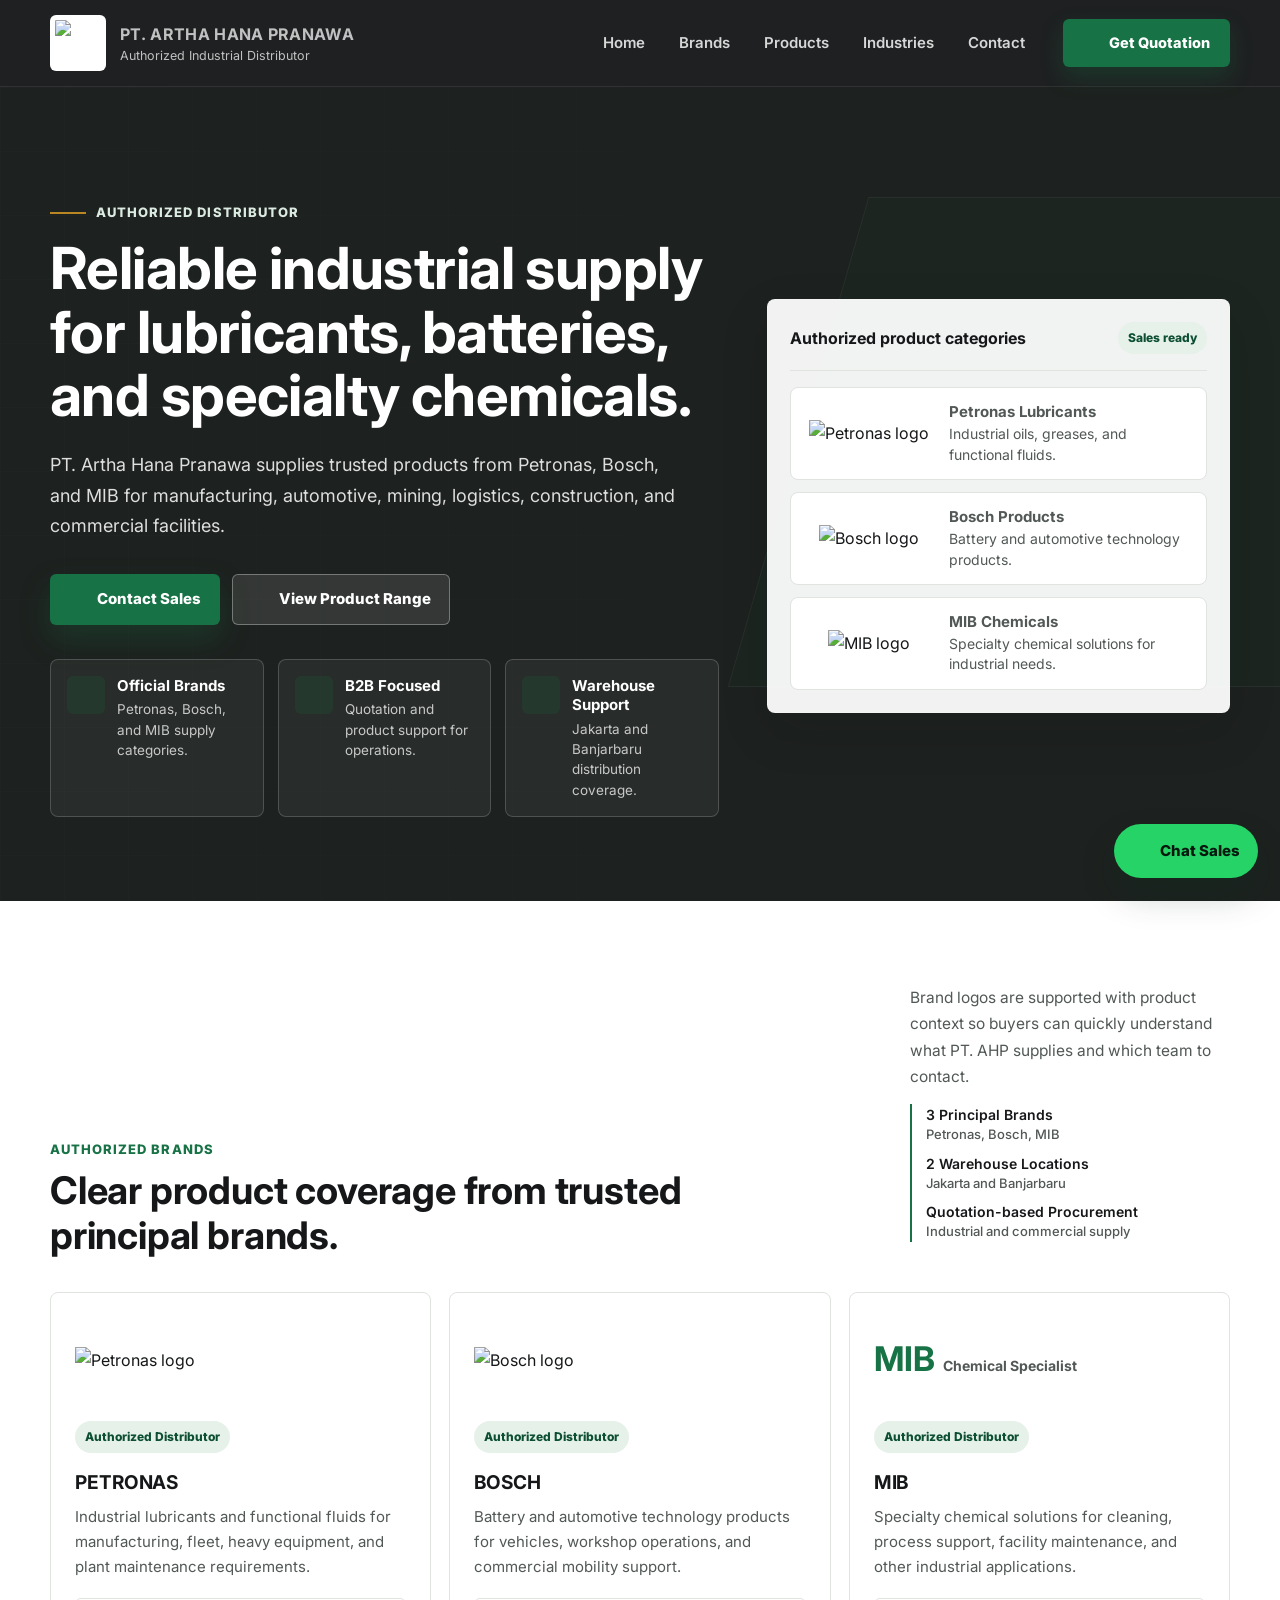
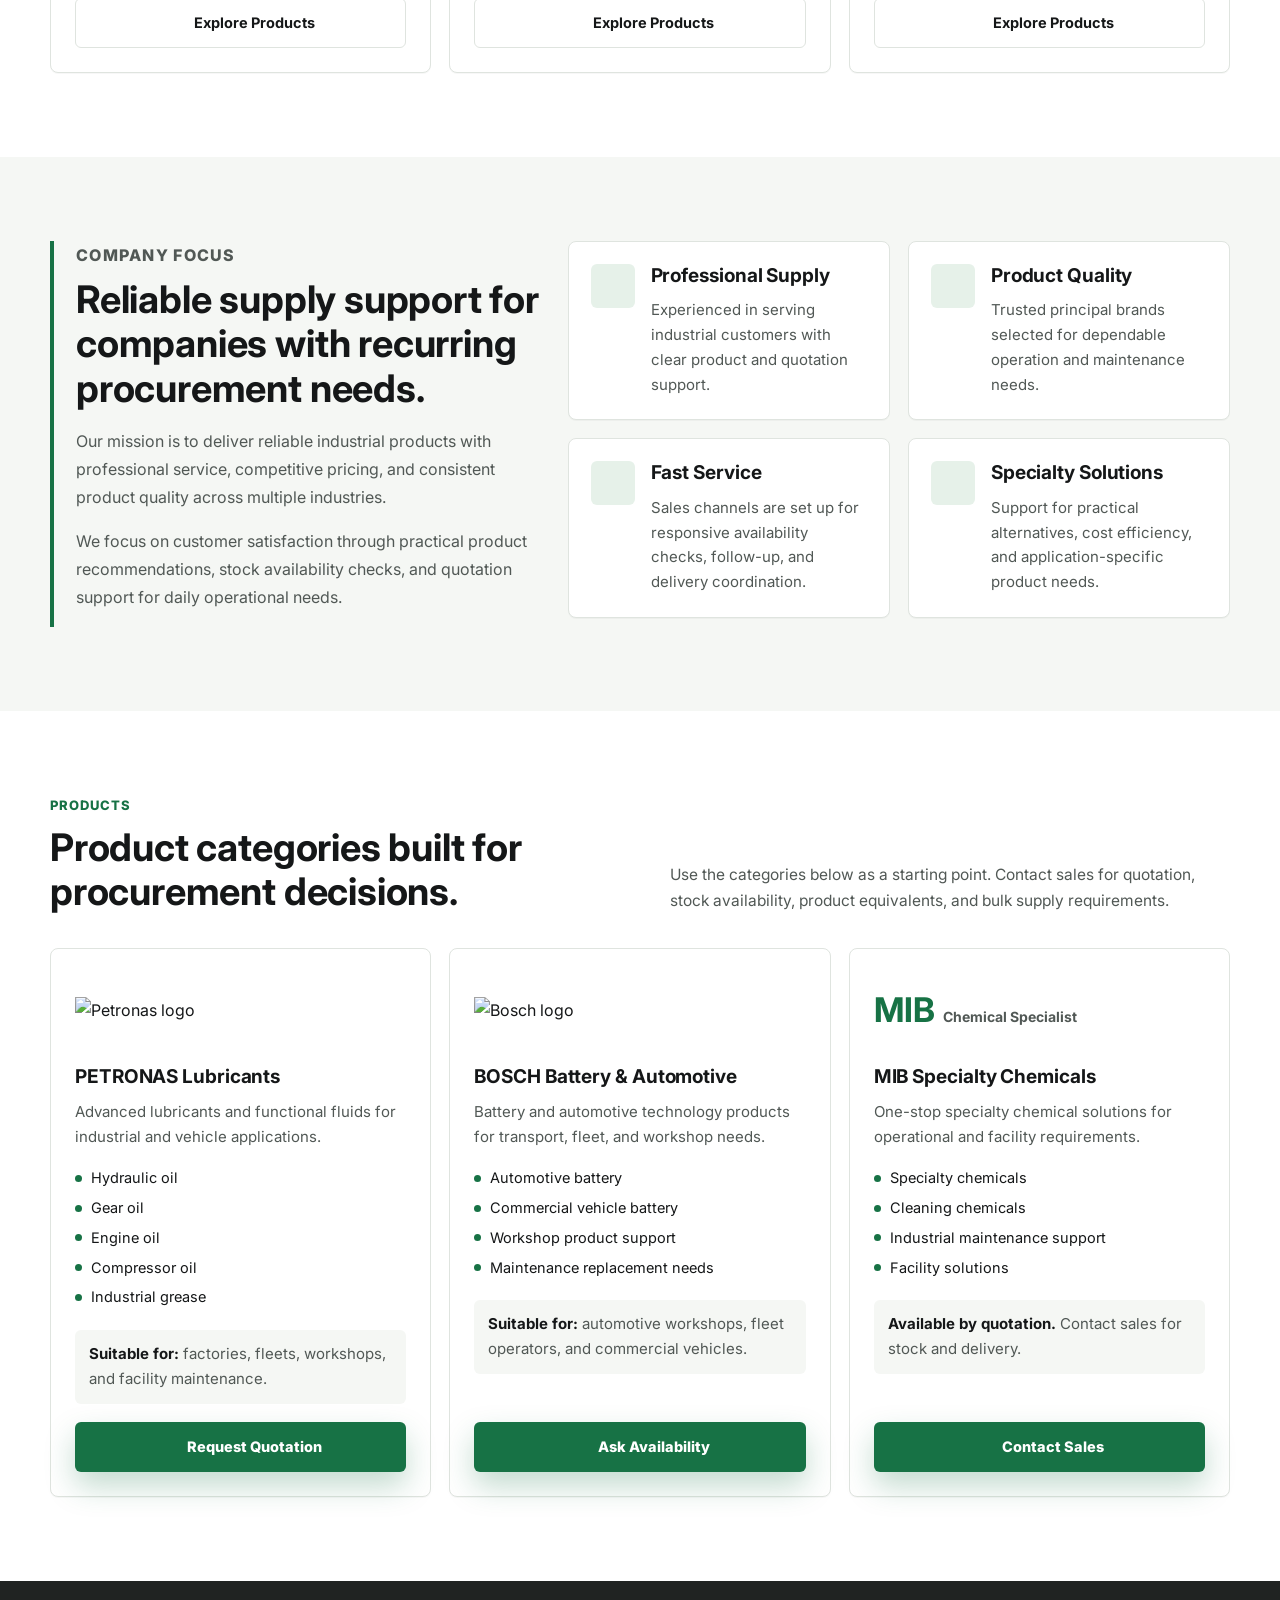
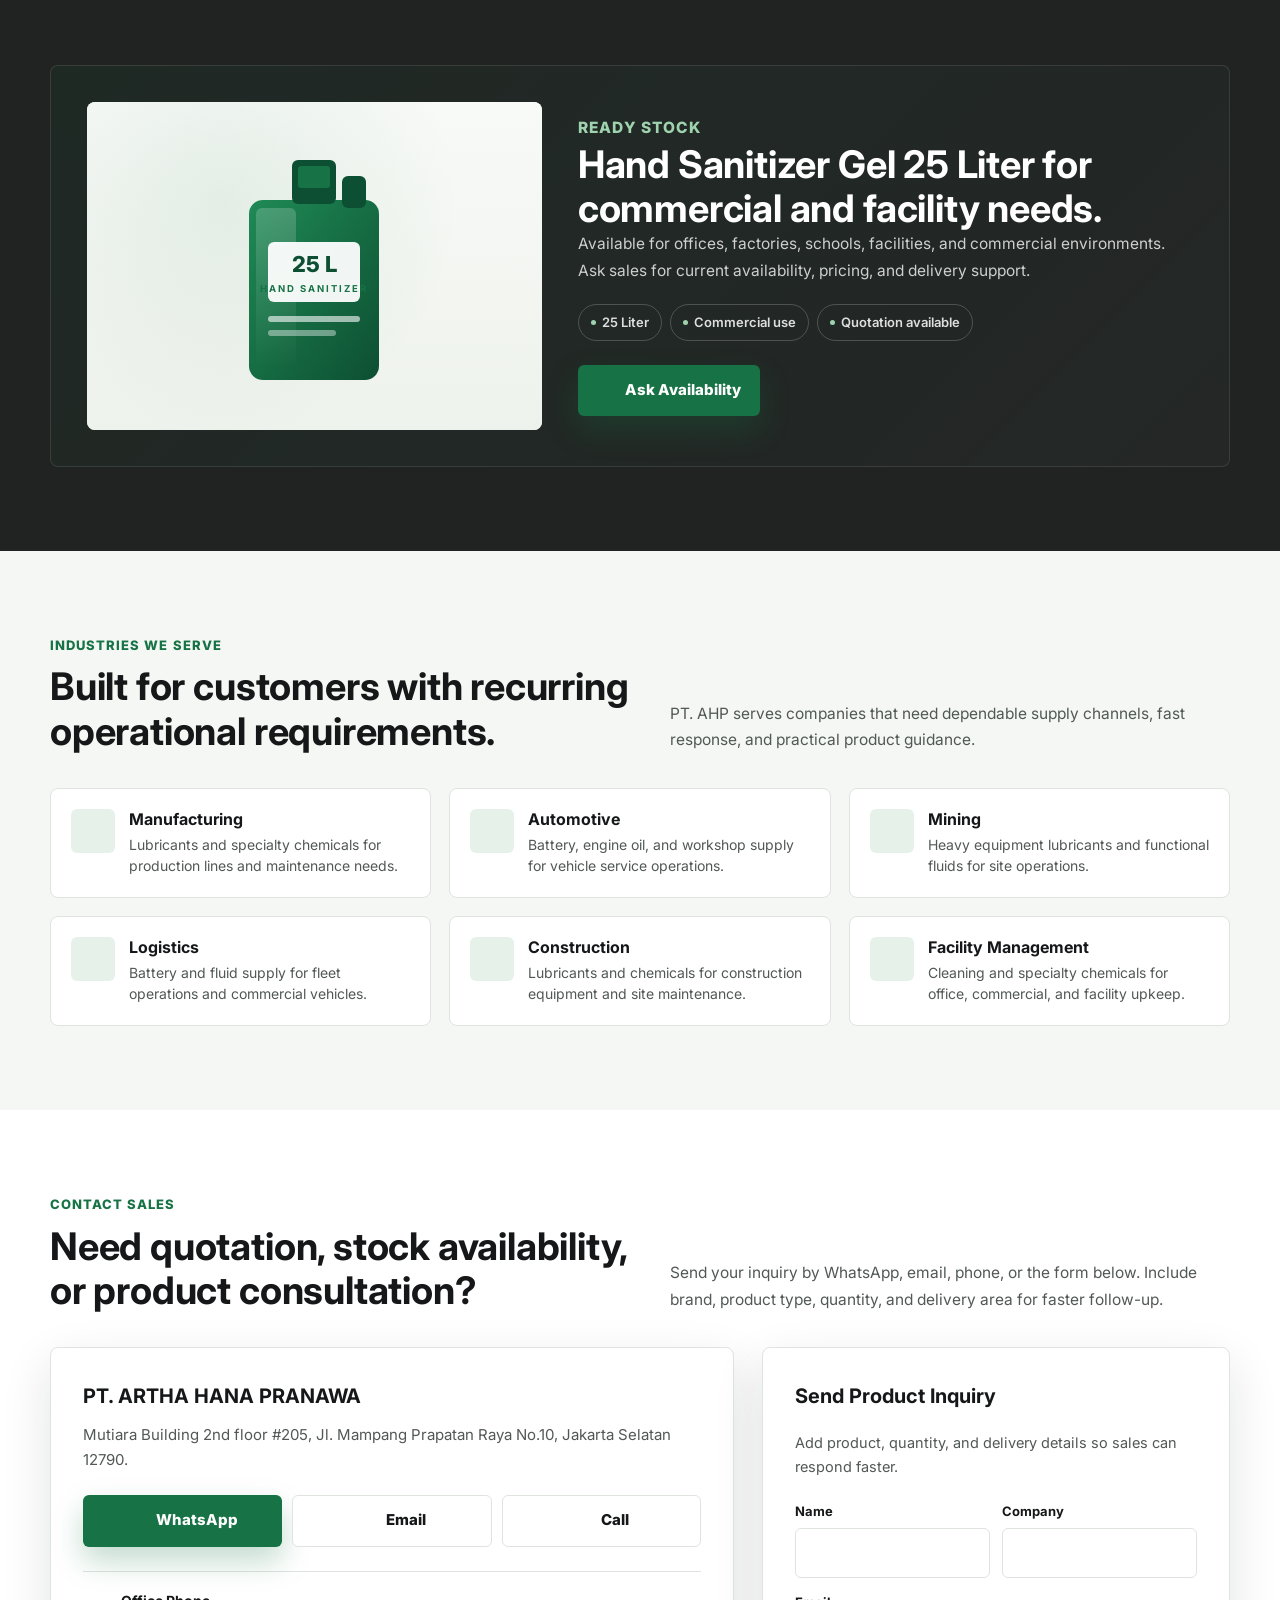
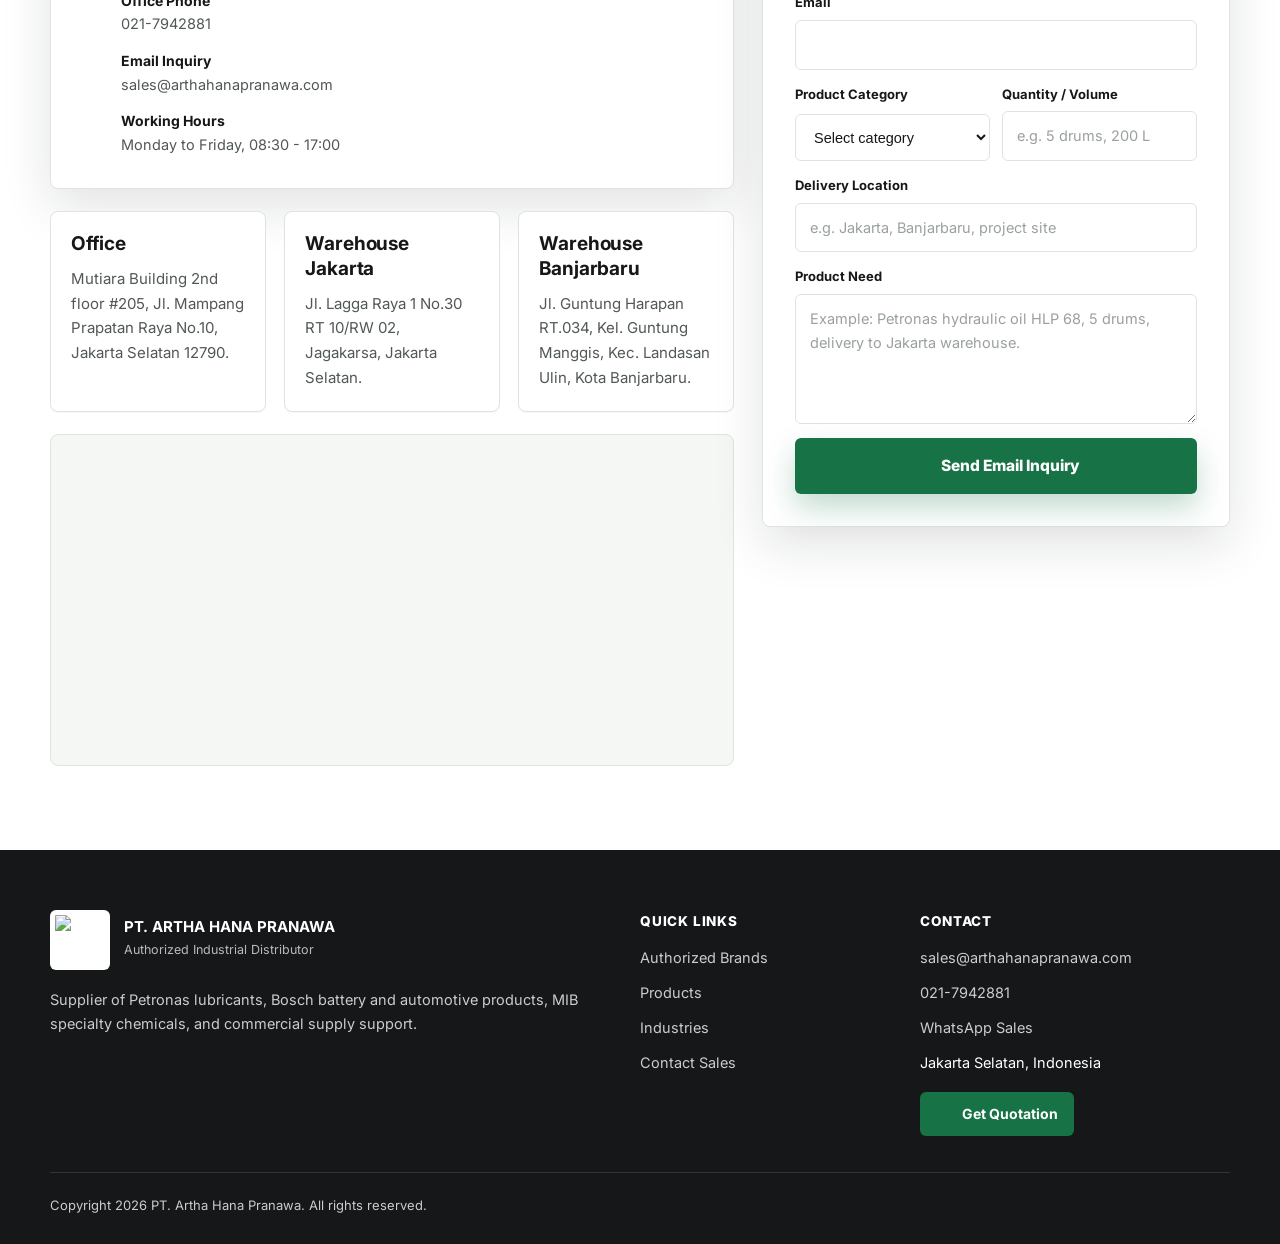
==== index.html @ b7b66046 "feat(hero): enhance hero section with icons and improve messaging - Add SVG support to promo image s" ====
<!doctype html>
<html lang="en">

<head>
    <meta charset="utf-8">
    <meta name="viewport" content="width=device-width, initial-scale=1">
    <title>PT. Artha Hana Pranawa | Authorized Distributor for Industrial Products</title>
    <meta name="description"
        content="PT. Artha Hana Pranawa supplies Petronas lubricants, Bosch battery and automotive products, MIB specialty chemicals, and industrial supply support for B2B customers.">
    <meta name="keywords"
        content="PT Artha Hana Pranawa, authorized distributor, Petronas lubricants, Bosch battery, MIB specialty chemicals, industrial distributor Jakarta, industrial supplier Indonesia">
    <meta property="og:title" content="PT. Artha Hana Pranawa | Authorized Industrial Distributor">
    <meta property="og:description"
        content="Authorized distributor for Petronas lubricants, Bosch battery and automotive products, and MIB specialty chemicals.">
    <meta property="og:type" content="website">
    <meta property="og:locale" content="en">
    <meta property="og:url" content="https://www.arthahanapranawa.com">
    <meta property="og:image" content="https://cdn1.site-media.eu/images/1200x630/7037660/AHP.png">
    <link rel="canonical" href="https://www.arthahanapranawa.com">
    <link rel="icon" type="image/png" href="https://cdn1.site-media.eu/images/32x32/7048819/AHP.png" sizes="32x32">
    <link rel="apple-touch-icon" sizes="152x152" href="https://cdn1.site-media.eu/images/152x152/7048819/AHP.png">
    <link rel="preconnect" href="https://cdn1.site-media.eu">
    <link rel="preconnect" href="https://fonts.googleapis.com">
    <link rel="preconnect" href="https://fonts.gstatic.com" crossorigin>
    <link href="https://fonts.googleapis.com/css2?family=Inter:wght@400;500;600;700;800&amp;display=swap"
        rel="stylesheet">
    <style>
        :root {
            --ink: #151718;
            --muted: #515855;
            --line: #dfe4df;
            --surface: #ffffff;
            --soft: #f5f7f4;
            --soft-green: #e6f1e9;
            --green: #177245;
            --green-dark: #0d4f32;
            --green-soft: #2a8b5c;
            --amber: #b98721;
            --charcoal: #202322;
            --radius: 8px;
            --shadow: 0 18px 50px rgba(20, 25, 23, 0.12);
            --container: 1180px;
        }

        * {
            box-sizing: border-box;
        }

        html {
            scroll-behavior: smooth;
        }

        body {
            margin: 0;
            color: var(--ink);
            background: var(--surface);
            font-family: Inter, Arial, Helvetica, sans-serif;
            font-size: 16px;
            line-height: 1.65;
            letter-spacing: 0;
            overflow-x: hidden;
        }

        img {
            display: block;
            max-width: 100%;
        }

        a {
            color: inherit;
            text-decoration: none;
        }

        button,
        input,
        textarea {
            font: inherit;
        }

        .container {
            width: calc(100% - 40px);
            max-width: var(--container);
            margin: 0 auto;
        }

        .site-header {
            position: sticky;
            top: 0;
            z-index: 20;
            background: rgba(21, 23, 24, 0.96);
            color: #ffffff;
            border-bottom: 1px solid rgba(255, 255, 255, 0.08);
            backdrop-filter: blur(14px);
        }

        .nav {
            min-height: 86px;
            display: flex;
            align-items: center;
            justify-content: space-between;
            gap: 24px;
        }

        .brand {
            display: flex;
            align-items: center;
            gap: 14px;
            min-width: 264px;
        }

        .brand img {
            width: 56px;
            height: 56px;
            object-fit: contain;
            background: #ffffff;
            border-radius: 6px;
            padding: 5px;
        }

        .brand strong {
            display: block;
            font-size: 16px;
            line-height: 1.2;
            letter-spacing: 0.02em;
        }

        .brand span {
            display: block;
            margin-top: 4px;
            color: rgba(255, 255, 255, 0.72);
            font-size: 12.5px;
            line-height: 1.3;
        }

        .nav-links {
            display: flex;
            align-items: center;
            justify-content: flex-end;
            gap: 6px;
            margin-left: auto;
        }

        .nav-links a {
            border-radius: 6px;
            color: rgba(255, 255, 255, 0.82);
            font-size: 15px;
            font-weight: 600;
            padding: 11px 14px;
            transition: background 160ms ease, color 160ms ease;
        }

        .nav-links a:hover,
        .nav-links a:focus-visible {
            background: rgba(255, 255, 255, 0.08);
            color: #ffffff;
        }

        .nav-cta {
            display: inline-flex;
            align-items: center;
            justify-content: center;
            gap: 8px;
            min-height: 48px;
            border-radius: 6px;
            background: var(--green);
            color: #ffffff;
            font-size: 14.5px;
            font-weight: 800;
            padding: 12px 20px;
            white-space: nowrap;
            box-shadow: 0 10px 22px rgba(23, 114, 69, 0.28);
            transition: background 160ms ease, transform 160ms ease;
        }

        .nav-cta:hover,
        .nav-cta:focus-visible {
            background: var(--green-dark);
            transform: translateY(-1px);
        }

        .icon {
            width: 18px;
            height: 18px;
            flex: 0 0 auto;
            stroke-width: 2;
        }

        .hero {
            position: relative;
            overflow: hidden;
            background: #1d211f;
            color: #ffffff;
            min-height: calc(100vh - 86px);
            display: flex;
            align-items: center;
            padding: 80px 0 56px;
        }

        .hero::before {
            content: "";
            position: absolute;
            inset: 0;
            background:
                linear-gradient(rgba(255, 255, 255, 0.045) 1px, transparent 1px),
                linear-gradient(90deg, rgba(255, 255, 255, 0.045) 1px, transparent 1px);
            background-size: 64px 64px;
            mask-image: linear-gradient(90deg, rgba(0, 0, 0, 0.6), transparent 78%);
            opacity: 0.38;
        }

        .hero::after {
            content: "";
            position: absolute;
            top: 110px;
            right: -200px;
            width: min(680px, 56vw);
            height: 60%;
            border: 1px solid rgba(255, 255, 255, 0.06);
            background: rgba(23, 114, 69, 0.06);
            transform: skewX(-16deg);
            opacity: 0.85;
        }

        .hero .container {
            position: relative;
            z-index: 1;
        }

        .hero-grid {
            display: grid;
            grid-template-columns: minmax(0, 1.04fr) minmax(360px, 0.72fr);
            gap: 48px;
            align-items: center;
        }

        .eyebrow {
            display: inline-flex;
            align-items: center;
            gap: 10px;
            color: #dcebe1;
            font-size: 13px;
            font-weight: 800;
            letter-spacing: 0.08em;
            text-transform: uppercase;
        }

        .eyebrow::before {
            content: "";
            width: 36px;
            height: 2px;
            background: var(--amber);
        }

        h1,
        h2,
        h3,
        p {
            margin-top: 0;
        }

        h1 {
            max-width: 880px;
            margin-bottom: 22px;
            font-size: clamp(36px, 4.6vw, 58px);
            line-height: 1.1;
            font-weight: 700;
            letter-spacing: -0.01em;
        }

        .hero-lead {
            max-width: 640px;
            margin-bottom: 32px;
            color: rgba(255, 255, 255, 0.85);
            font-size: clamp(16px, 1.5vw, 18px);
            line-height: 1.7;
        }

        .actions {
            display: flex;
            flex-wrap: wrap;
            gap: 12px;
            margin-bottom: 34px;
        }

        .button {
            display: inline-flex;
            align-items: center;
            justify-content: center;
            gap: 10px;
            max-width: 100%;
            min-height: 48px;
            border: 1px solid transparent;
            border-radius: 6px;
            cursor: pointer;
            font-size: 15px;
            font-weight: 800;
            padding: 12px 18px;
            text-align: center;
            transition: transform 160ms ease, box-shadow 160ms ease, background 160ms ease, border 160ms ease;
        }

        .button:hover,
        .button:focus-visible {
            transform: translateY(-1px);
        }

        .button-primary {
            background: var(--green);
            color: #ffffff;
            box-shadow: 0 14px 30px rgba(23, 114, 69, 0.26);
        }

        .button-primary:hover,
        .button-primary:focus-visible {
            background: var(--green-dark);
        }

        .button-secondary {
            background: rgba(255, 255, 255, 0.1);
            border-color: rgba(255, 255, 255, 0.32);
            color: #ffffff;
        }

        .button-secondary:hover,
        .button-secondary:focus-visible {
            background: rgba(255, 255, 255, 0.16);
        }

        .button-light {
            background: #ffffff;
            border-color: var(--line);
            color: var(--ink);
        }

        .button-light:hover,
        .button-light:focus-visible {
            border-color: var(--green);
            box-shadow: 0 10px 24px rgba(20, 25, 23, 0.1);
        }

        .hero-proof {
            display: grid;
            grid-template-columns: repeat(3, minmax(0, 1fr));
            gap: 14px;
            max-width: 740px;
        }

        .proof-item {
            display: grid;
            grid-template-columns: 38px minmax(0, 1fr);
            gap: 12px;
            align-items: start;
            border: 1px solid rgba(255, 255, 255, 0.18);
            border-radius: var(--radius);
            background: rgba(255, 255, 255, 0.05);
            padding: 16px;
        }

        .proof-icon {
            width: 38px;
            height: 38px;
            display: grid;
            place-items: center;
            border-radius: 6px;
            background: rgba(23, 114, 69, 0.18);
            color: #9ed3ae;
        }

        .proof-icon .icon {
            width: 20px;
            height: 20px;
        }

        .proof-item strong {
            display: block;
            margin-bottom: 4px;
            color: #ffffff;
            font-size: 15px;
            line-height: 1.3;
            font-weight: 700;
        }

        .proof-item span {
            display: block;
            color: rgba(255, 255, 255, 0.74);
            font-size: 13.5px;
            line-height: 1.5;
        }

        .hero-panel {
            border: 1px solid rgba(255, 255, 255, 0.16);
            border-radius: var(--radius);
            background: rgba(255, 255, 255, 0.94);
            color: var(--ink);
            box-shadow: var(--shadow);
            padding: 22px;
        }

        .hero-panel-title {
            display: flex;
            align-items: center;
            justify-content: space-between;
            gap: 16px;
            padding-bottom: 16px;
            border-bottom: 1px solid var(--line);
        }

        .hero-panel-title strong {
            font-size: 16px;
            line-height: 1.3;
        }

        .status {
            border-radius: 999px;
            background: var(--soft-green);
            color: var(--green-dark);
            font-size: 12px;
            font-weight: 800;
            padding: 6px 10px;
            white-space: nowrap;
        }

        .brand-stack {
            display: grid;
            gap: 12px;
            padding-top: 16px;
        }

        .brand-row {
            display: grid;
            grid-template-columns: 128px minmax(0, 1fr);
            gap: 16px;
            align-items: center;
            border: 1px solid var(--line);
            border-radius: var(--radius);
            background: #ffffff;
            padding: 14px;
        }

        .brand-logo {
            min-height: 58px;
            display: flex;
            align-items: center;
            justify-content: center;
        }

        .brand-logo img {
            max-height: 46px;
            width: auto;
            object-fit: contain;
        }

        .brand-row p {
            margin-bottom: 0;
            color: var(--muted);
            font-size: 14px;
            line-height: 1.45;
        }

        .brand-row strong {
            display: block;
            margin-bottom: 2px;
            font-size: 15px;
            line-height: 1.35;
        }

        section {
            padding: 84px 0;
        }

        .section-soft {
            background: var(--soft);
        }

        .section-dark {
            background: var(--charcoal);
            color: #ffffff;
        }

        .section-head {
            display: flex;
            align-items: flex-end;
            justify-content: space-between;
            gap: 28px;
            margin-bottom: 34px;
        }

        .section-kicker {
            margin-bottom: 8px;
            color: var(--green);
            font-size: 13px;
            font-weight: 800;
            letter-spacing: 0.08em;
            text-transform: uppercase;
        }

        .section-dark .section-kicker {
            color: #9ed3ae;
        }

        h2 {
            max-width: 720px;
            margin-bottom: 0;
            font-size: clamp(26px, 3vw, 38px);
            line-height: 1.18;
            font-weight: 700;
            letter-spacing: -0.005em;
        }

        .section-copy {
            max-width: 560px;
            margin-bottom: 0;
            color: var(--muted);
            font-size: 15.5px;
            line-height: 1.7;
        }

        .section-dark .section-copy {
            color: rgba(255, 255, 255, 0.78);
        }

        .section-side {
            max-width: 320px;
        }

        .section-stats {
            display: grid;
            gap: 8px;
            margin-top: 14px;
            padding-left: 14px;
            border-left: 2px solid var(--green);
        }

        .section-stats li {
            list-style: none;
            color: var(--ink);
            font-size: 14px;
            font-weight: 600;
            line-height: 1.5;
        }

        .section-stats li span {
            display: block;
            color: var(--muted);
            font-size: 13px;
            font-weight: 500;
        }

        .brand-cards,
        .product-grid,
        .benefit-grid,
        .industry-grid,
        .location-grid {
            display: grid;
            gap: 18px;
        }

        .brand-cards {
            grid-template-columns: repeat(3, minmax(0, 1fr));
        }

        .card {
            border: 1px solid var(--line);
            border-radius: var(--radius);
            background: #ffffff;
            padding: 24px;
            box-shadow: 0 1px 0 rgba(20, 25, 23, 0.03);
        }

        .brand-card {
            min-height: 100%;
            display: flex;
            flex-direction: column;
            gap: 18px;
        }

        .brand-card-logo {
            min-height: 86px;
            display: flex;
            align-items: center;
        }

        .brand-card-logo img {
            max-height: 58px;
            width: auto;
        }

        .mib-mark {
            display: inline-flex;
            align-items: baseline;
            gap: 8px;
            color: var(--green);
            font-weight: 800;
        }

        .mib-mark strong {
            font-size: 34px;
            line-height: 1;
        }

        .mib-mark span {
            color: var(--muted);
            font-size: 14px;
            font-weight: 700;
        }

        .tag {
            display: inline-flex;
            width: fit-content;
            border-radius: 999px;
            background: var(--soft-green);
            color: var(--green-dark);
            font-size: 12px;
            font-weight: 800;
            padding: 6px 10px;
        }

        .brand-card h3,
        .product-card h3,
        .benefit-card h3,
        .location-card h3,
        .promo-content h3 {
            margin: 0 0 10px;
            font-size: 19px;
            line-height: 1.3;
            font-weight: 700;
            letter-spacing: -0.005em;
        }

        .brand-card p,
        .product-card p,
        .benefit-card p,
        .location-card p,
        .promo-content p {
            margin-bottom: 0;
            color: var(--muted);
            font-size: 15px;
            line-height: 1.65;
        }

        .brand-card .button,
        .product-card .button {
            margin-top: auto;
            width: 100%;
            min-height: 50px;
            font-size: 14.5px;
        }

        .product-card .button-primary {
            background: var(--green);
        }

        .brand-card .button-light,
        .product-card .button-light {
            background: #ffffff;
            border: 1px solid var(--line);
            color: var(--ink);
            font-weight: 700;
        }

        .brand-card .button-light:hover,
        .brand-card .button-light:focus-visible,
        .product-card .button-light:hover,
        .product-card .button-light:focus-visible {
            background: var(--soft-green);
            border-color: var(--green);
            color: var(--green-dark);
        }

        .about-grid {
            display: grid;
            grid-template-columns: minmax(0, 0.85fr) minmax(0, 1.15fr);
            gap: 28px;
            align-items: start;
        }

        .about-statement {
            border-left: 4px solid var(--green);
            padding-left: 22px;
        }

        .about-statement h2 {
            margin-bottom: 16px;
        }

        .about-statement p {
            color: var(--muted);
            font-size: 16px;
            line-height: 1.75;
        }

        .benefit-grid {
            grid-template-columns: repeat(2, minmax(0, 1fr));
        }

        .benefit-card {
            display: grid;
            grid-template-columns: 44px minmax(0, 1fr);
            gap: 16px;
            align-items: start;
            padding: 22px;
        }

        .benefit-icon {
            width: 44px;
            height: 44px;
            display: grid;
            place-items: center;
            border-radius: 6px;
            background: var(--soft-green);
            color: var(--green-dark);
        }

        .product-grid {
            grid-template-columns: repeat(3, minmax(0, 1fr));
        }

        .product-card {
            display: flex;
            min-height: 100%;
            flex-direction: column;
            gap: 18px;
        }

        .product-card-logo {
            min-height: 74px;
            display: flex;
            align-items: center;
        }

        .product-card-logo img {
            max-height: 52px;
            width: auto;
        }

        .product-list {
            display: grid;
            gap: 8px;
            margin: 0;
            padding: 0;
            list-style: none;
        }

        .product-list li {
            display: flex;
            align-items: center;
            gap: 9px;
            color: var(--ink);
            font-size: 14.5px;
            line-height: 1.5;
        }

        .product-list li::before {
            content: "";
            width: 7px;
            height: 7px;
            flex: 0 0 auto;
            border-radius: 999px;
            background: var(--green);
        }

        .product-meta {
            margin: 4px 0 0;
            padding: 12px 14px;
            border-radius: 6px;
            background: var(--soft);
            color: var(--muted);
            font-size: 13.5px;
            line-height: 1.55;
        }

        .product-meta strong {
            color: var(--ink);
            font-weight: 700;
        }

        .promo {
            display: grid;
            grid-template-columns: minmax(0, 0.85fr) minmax(0, 1.15fr);
            gap: 36px;
            align-items: center;
            border: 1px solid rgba(255, 255, 255, 0.1);
            border-radius: var(--radius);
            background: linear-gradient(135deg, rgba(23, 114, 69, 0.08), rgba(255, 255, 255, 0.02));
            padding: 36px;
        }

        .promo-image {
            position: relative;
            overflow: hidden;
            border-radius: var(--radius);
            background: #f5f7f4;
            display: grid;
            place-items: center;
            min-height: 260px;
            padding: 24px;
        }

        .promo-image::before {
            content: "";
            position: absolute;
            inset: 0;
            background:
                radial-gradient(circle at 30% 30%, rgba(23, 114, 69, 0.08), transparent 60%),
                linear-gradient(180deg, #f8faf7, #eef2ec);
        }

        .promo-image img,
        .promo-image svg {
            position: relative;
            width: auto;
            max-width: 80%;
            max-height: 280px;
            aspect-ratio: auto;
            object-fit: contain;
        }

        .promo-image img {
            mix-blend-mode: multiply;
        }

        .promo-content p {
            color: rgba(255, 255, 255, 0.78);
            font-size: 15.5px;
            line-height: 1.7;
        }

        .promo-meta {
            display: flex;
            flex-wrap: wrap;
            gap: 8px;
            margin: 20px 0 24px;
        }

        .promo-meta span {
            display: inline-flex;
            align-items: center;
            gap: 6px;
            border: 1px solid rgba(255, 255, 255, 0.2);
            border-radius: 999px;
            color: rgba(255, 255, 255, 0.85);
            font-size: 13px;
            font-weight: 600;
            padding: 7px 12px;
        }

        .promo-meta span::before {
            content: "";
            width: 5px;
            height: 5px;
            border-radius: 999px;
            background: #9ed3ae;
        }

        .industry-grid {
            grid-template-columns: repeat(3, minmax(0, 1fr));
        }

        .industry-item {
            display: grid;
            grid-template-columns: 44px minmax(0, 1fr);
            gap: 14px;
            align-items: start;
            border: 1px solid var(--line);
            border-radius: var(--radius);
            background: #ffffff;
            color: var(--ink);
            padding: 20px;
            text-align: left;
        }

        .industry-icon {
            width: 44px;
            height: 44px;
            display: grid;
            place-items: center;
            border-radius: 6px;
            background: var(--soft-green);
            color: var(--green-dark);
        }

        .industry-icon .icon {
            width: 20px;
            height: 20px;
        }

        .industry-item strong {
            display: block;
            margin-bottom: 4px;
            font-size: 16px;
            font-weight: 700;
            line-height: 1.3;
        }

        .industry-item p {
            margin: 0;
            color: var(--muted);
            font-size: 14px;
            line-height: 1.55;
        }

        .contact-layout {
            display: grid;
            grid-template-columns: minmax(0, 0.95fr) minmax(340px, 0.65fr);
            gap: 28px;
            align-items: start;
        }

        .contact-card {
            border: 1px solid var(--line);
            border-radius: var(--radius);
            background: #ffffff;
            box-shadow: var(--shadow);
            padding: 32px;
        }

        .contact-card+.location-grid,
        .location-grid+.map-frame,
        .contact-card+.map-frame {
            margin-top: 22px;
        }

        .contact-card h3 {
            margin: 0 0 10px;
            font-size: 20px;
            font-weight: 700;
        }

        .contact-card>p {
            color: var(--muted);
            font-size: 15px;
            line-height: 1.65;
        }

        .contact-actions {
            display: grid;
            grid-template-columns: repeat(3, minmax(0, 1fr));
            gap: 10px;
            margin: 22px 0 24px;
        }

        .contact-actions .button {
            width: 100%;
            min-height: 52px;
            padding-inline: 12px;
        }

        .contact-list {
            display: grid;
            gap: 14px;
            margin: 0;
            padding: 18px 0 0;
            border-top: 1px solid var(--line);
            list-style: none;
        }

        .contact-list li {
            display: grid;
            grid-template-columns: 26px minmax(0, 1fr);
            gap: 12px;
            color: var(--muted);
            font-size: 14.5px;
            line-height: 1.55;
        }

        .contact-list svg {
            margin-top: 3px;
            color: var(--green);
        }

        .contact-list strong {
            display: block;
            margin-bottom: 2px;
            color: var(--ink);
            font-size: 14px;
            font-weight: 700;
        }

        .inquiry-form {
            display: grid;
            gap: 14px;
        }

        .inquiry-form h3 {
            margin: 0 0 4px;
            font-size: 20px;
            font-weight: 700;
        }

        .inquiry-form>p {
            margin: 0 0 8px;
            color: var(--muted);
            font-size: 14.5px;
        }

        .field-row {
            display: grid;
            grid-template-columns: 1fr 1fr;
            gap: 12px;
        }

        .field {
            display: grid;
            gap: 6px;
        }

        .field label {
            color: var(--ink);
            font-size: 13px;
            font-weight: 700;
        }

        .field input,
        .field select,
        .field textarea {
            width: 100%;
            border: 1px solid var(--line);
            border-radius: 6px;
            background: #ffffff;
            color: var(--ink);
            font-size: 14.5px;
            padding: 12px 14px;
            outline: none;
            transition: border 160ms ease, box-shadow 160ms ease;
        }

        .field input::placeholder,
        .field textarea::placeholder {
            color: #9aa19d;
        }

        .field input:focus,
        .field select:focus,
        .field textarea:focus {
            border-color: var(--green);
            box-shadow: 0 0 0 3px rgba(23, 114, 69, 0.12);
        }

        .field textarea {
            min-height: 130px;
            resize: vertical;
        }

        .inquiry-form .button-primary {
            min-height: 56px;
            font-size: 15.5px;
        }

        .location-grid {
            grid-template-columns: repeat(3, minmax(0, 1fr));
            margin-top: 22px;
        }

        .location-card {
            padding: 20px;
        }

        .map-frame {
            overflow: hidden;
            border: 1px solid var(--line);
            border-radius: var(--radius);
            background: var(--soft);
            margin-top: 22px;
        }

        .map-frame iframe {
            display: block;
            width: 100%;
            min-height: 330px;
            border: 0;
        }

        .site-footer {
            background: var(--ink);
            color: #ffffff;
            padding: 60px 0 28px;
        }

        .footer-grid {
            display: grid;
            grid-template-columns: minmax(0, 1.4fr) minmax(170px, 0.6fr) minmax(260px, 0.8fr);
            gap: 48px;
            padding-bottom: 36px;
            border-bottom: 1px solid rgba(255, 255, 255, 0.12);
        }

        .footer-brand {
            display: flex;
            align-items: center;
            gap: 14px;
            margin-bottom: 18px;
        }

        .footer-brand img {
            width: 60px;
            height: 60px;
            object-fit: contain;
            background: #ffffff;
            border-radius: 6px;
            padding: 5px;
        }

        .footer-brand strong {
            display: block;
            font-size: 15px;
            line-height: 1.2;
        }

        .footer-brand>span {
            display: block;
        }

        .footer-brand>span>span {
            display: block;
            margin-top: 4px;
            font-size: 12.5px;
            color: rgba(255, 255, 255, 0.7);
        }

        .footer-grid p {
            color: rgba(255, 255, 255, 0.78);
            font-size: 14.5px;
            line-height: 1.7;
        }

        .footer-list a,
        .copyright {
            color: rgba(255, 255, 255, 0.78);
        }

        .footer-heading {
            margin: 0 0 14px;
            color: #ffffff;
            font-size: 13.5px;
            font-weight: 800;
            letter-spacing: 0.06em;
            text-transform: uppercase;
        }

        .footer-list {
            display: grid;
            gap: 11px;
            margin: 0;
            padding: 0;
            list-style: none;
            font-size: 14.5px;
        }

        .footer-list a:hover,
        .footer-list a:focus-visible {
            color: #ffffff;
        }

        .footer-cta {
            display: inline-flex;
            align-items: center;
            gap: 8px;
            margin-top: 18px;
            border-radius: 6px;
            background: var(--green);
            color: #ffffff;
            font-size: 14px;
            font-weight: 700;
            padding: 10px 16px;
            transition: background 160ms ease;
        }

        .footer-cta:hover,
        .footer-cta:focus-visible {
            background: var(--green-dark);
            color: #ffffff;
        }

        .copyright {
            margin: 22px 0 0;
            font-size: 13px;
        }

        .floating-whatsapp {
            position: fixed;
            right: 22px;
            bottom: 22px;
            z-index: 30;
            display: inline-flex;
            align-items: center;
            gap: 10px;
            min-height: 54px;
            border-radius: 999px;
            background: #25d366;
            color: #07190f;
            box-shadow: 0 18px 34px rgba(6, 48, 27, 0.22);
            font-size: 15px;
            font-weight: 800;
            padding: 13px 18px;
        }

        .floating-whatsapp:hover,
        .floating-whatsapp:focus-visible {
            background: #20bd5a;
        }

        @media (max-width: 1020px) {
            .nav {
                flex-wrap: wrap;
                padding: 12px 0;
            }

            .brand {
                min-width: 0;
            }

            .nav-links {
                order: 3;
                width: 100%;
                justify-content: flex-start;
                overflow-x: auto;
                padding-bottom: 4px;
            }

            .hero {
                min-height: auto;
            }

            .hero-grid,
            .about-grid,
            .contact-layout,
            .promo,
            .footer-grid {
                grid-template-columns: 1fr;
            }

            .hero-panel {
                max-width: 680px;
            }

            .brand-cards,
            .product-grid,
            .industry-grid,
            .location-grid {
                grid-template-columns: repeat(2, minmax(0, 1fr));
            }

            .section-head {
                flex-wrap: wrap;
            }

            .section-side {
                max-width: none;
            }
        }

        @media (max-width: 720px) {
            .container {
                width: calc(100% - 28px);
                max-width: var(--container);
            }

            .site-header {
                position: relative;
            }

            .nav {
                min-height: 0;
            }

            .brand img {
                width: 44px;
                height: 44px;
            }

            .brand strong {
                font-size: 14px;
            }

            .nav-cta {
                width: 100%;
            }

            .nav-links {
                display: grid;
                grid-template-columns: repeat(2, minmax(0, 1fr));
                gap: 4px;
                overflow-x: visible;
            }

            .nav-links a {
                padding: 9px 10px;
                text-align: center;
            }

            .hero {
                padding: 50px 0 34px;
            }

            .hero::after {
                display: none;
            }

            .hero-grid {
                gap: 28px;
            }

            .actions {
                display: grid;
                grid-template-columns: 1fr;
            }

            .actions .button {
                width: 100%;
            }

            h1 {
                font-size: clamp(30px, 9vw, 38px);
            }

            .hero-proof,
            .brand-cards,
            .benefit-grid,
            .product-grid,
            .industry-grid,
            .contact-actions,
            .location-grid,
            .field-row {
                grid-template-columns: 1fr;
            }

            .brand-row {
                grid-template-columns: 104px minmax(0, 1fr);
            }

            section {
                padding: 58px 0;
            }

            .section-head {
                display: block;
            }

            .section-copy {
                margin-top: 14px;
            }

            .card,
            .contact-card,
            .promo {
                padding: 20px;
            }

            .floating-whatsapp {
                right: 14px;
                bottom: 14px;
                min-height: 50px;
                padding: 12px 14px;
            }
        }
    </style>
</head>

<body>
    <header class="site-header">
        <div class="container nav" aria-label="Primary navigation">
            <a class="brand" href="#home" aria-label="PT. Artha Hana Pranawa home">
                <img src="https://cdn1.site-media.eu/images/135/7037660/AHP.png" alt="PT. Artha Hana Pranawa logo">
                <span>
                    <strong>PT. ARTHA HANA PRANAWA</strong>
                    <span>Authorized Industrial Distributor</span>
                </span>
            </a>
            <nav class="nav-links" aria-label="Site">
                <a href="#home">Home</a>
                <a href="#brands">Brands</a>
                <a href="#products">Products</a>
                <a href="#industries">Industries</a>
                <a href="#contact">Contact</a>
            </nav>
            <a class="nav-cta" href="https://api.whatsapp.com/send?phone=6282113176324" target="_blank" rel="noopener">
                <i data-lucide="message-circle" class="icon" aria-hidden="true"></i>
                Get Quotation
            </a>
        </div>
    </header>

    <main id="home">
        <section class="hero" aria-labelledby="hero-title">
            <div class="container hero-grid">
                <div>
                    <p class="eyebrow">Authorized Distributor</p>
                    <h1 id="hero-title">Reliable industrial supply for lubricants, batteries, and specialty
                        chemicals.</h1>
                    <p class="hero-lead">
                        PT. Artha Hana Pranawa supplies trusted products from Petronas, Bosch, and MIB for
                        manufacturing, automotive, mining, logistics, construction, and commercial facilities.
                    </p>
                    <div class="actions">
                        <a class="button button-primary" href="https://api.whatsapp.com/send?phone=6282113176324"
                            target="_blank" rel="noopener">
                            <i data-lucide="message-circle" class="icon" aria-hidden="true"></i>
                            Contact Sales
                        </a>
                        <a class="button button-secondary" href="#products">
                            <i data-lucide="package-search" class="icon" aria-hidden="true"></i>
                            View Product Range
                        </a>
                    </div>
                    <div class="hero-proof" aria-label="Company strengths">
                        <div class="proof-item">
                            <span class="proof-icon">
                                <i data-lucide="badge-check" class="icon" aria-hidden="true"></i>
                            </span>
                            <span>
                                <strong>Official Brands</strong>
                                <span>Petronas, Bosch, and MIB supply categories.</span>
                            </span>
                        </div>
                        <div class="proof-item">
                            <span class="proof-icon">
                                <i data-lucide="briefcase-business" class="icon" aria-hidden="true"></i>
                            </span>
                            <span>
                                <strong>B2B Focused</strong>
                                <span>Quotation and product support for operations.</span>
                            </span>
                        </div>
                        <div class="proof-item">
                            <span class="proof-icon">
                                <i data-lucide="warehouse" class="icon" aria-hidden="true"></i>
                            </span>
                            <span>
                                <strong>Warehouse Support</strong>
                                <span>Jakarta and Banjarbaru distribution coverage.</span>
                            </span>
                        </div>
                    </div>
                </div>

                <aside class="hero-panel" aria-label="Authorized brand summary">
                    <div class="hero-panel-title">
                        <strong>Authorized product categories</strong>
                        <span class="status">Sales ready</span>
                    </div>
                    <div class="brand-stack">
                        <div class="brand-row">
                            <div class="brand-logo">
                                <img src="https://cdn1.site-media.eu/images/300/7037677/petronas-png-file-petronas-logo-png-300.png"
                                    alt="Petronas logo">
                            </div>
                            <p><strong>Petronas Lubricants</strong>Industrial oils, greases, and functional fluids.</p>
                        </div>
                        <div class="brand-row">
                            <div class="brand-logo">
                                <img src="https://cdn1.site-media.eu/images/1024/7037684/Bosch-logo-and-slogan.png"
                                    alt="Bosch logo">
                            </div>
                            <p><strong>Bosch Products</strong>Battery and automotive technology products.</p>
                        </div>
                        <div class="brand-row">
                            <div class="brand-logo">
                                <img src="https://cdn1.site-media.eu/images/144/7037686/logomib.png" alt="MIB logo">
                            </div>
                            <p><strong>MIB Chemicals</strong>Specialty chemical solutions for industrial needs.</p>
                        </div>
                    </div>
                </aside>
            </div>
        </section>

        <section id="brands" aria-labelledby="brands-title">
            <div class="container">
                <div class="section-head">
                    <div>
                        <p class="section-kicker">Authorized Brands</p>
                        <h2 id="brands-title">Clear product coverage from trusted principal brands.</h2>
                    </div>
                    <div class="section-side">
                        <p class="section-copy">
                            Brand logos are supported with product context so buyers can quickly understand what PT.
                            AHP supplies and which team to contact.
                        </p>
                        <ul class="section-stats" aria-label="Quick facts">
                            <li>3 Principal Brands<span>Petronas, Bosch, MIB</span></li>
                            <li>2 Warehouse Locations<span>Jakarta and Banjarbaru</span></li>
                            <li>Quotation-based Procurement<span>Industrial and commercial supply</span></li>
                        </ul>
                    </div>
                </div>

                <div class="brand-cards">
                    <article class="card brand-card">
                        <div class="brand-card-logo">
                            <img src="https://cdn1.site-media.eu/images/300/7037677/petronas-png-file-petronas-logo-png-300.png"
                                alt="Petronas logo">
                        </div>
                        <span class="tag">Authorized Distributor</span>
                        <div>
                            <h3>PETRONAS</h3>
                            <p>Industrial lubricants and functional fluids for manufacturing, fleet, heavy equipment,
                                and plant maintenance requirements.</p>
                        </div>
                        <a class="button button-light" href="#products">
                            <i data-lucide="package-search" class="icon" aria-hidden="true"></i>
                            Explore Products
                        </a>
                    </article>

                    <article class="card brand-card">
                        <div class="brand-card-logo">
                            <img src="https://cdn1.site-media.eu/images/1024/7037684/Bosch-logo-and-slogan.png"
                                alt="Bosch logo">
                        </div>
                        <span class="tag">Authorized Distributor</span>
                        <div>
                            <h3>BOSCH</h3>
                            <p>Battery and automotive technology products for vehicles, workshop operations, and
                                commercial mobility support.</p>
                        </div>
                        <a class="button button-light" href="#products">
                            <i data-lucide="package-search" class="icon" aria-hidden="true"></i>
                            Explore Products
                        </a>
                    </article>

                    <article class="card brand-card">
                        <div class="brand-card-logo">
                            <div class="mib-mark" aria-label="MIB Chemical Specialist">
                                <strong>MIB</strong>
                                <span>Chemical Specialist</span>
                            </div>
                        </div>
                        <span class="tag">Authorized Distributor</span>
                        <div>
                            <h3>MIB</h3>
                            <p>Specialty chemical solutions for cleaning, process support, facility maintenance, and
                                other industrial applications.</p>
                        </div>
                        <a class="button button-light" href="#products">
                            <i data-lucide="package-search" class="icon" aria-hidden="true"></i>
                            Explore Products
                        </a>
                    </article>
                </div>
            </div>
        </section>

        <section class="section-soft" aria-labelledby="about-title">
            <div class="container about-grid">
                <div class="about-statement">
                    <p class="section-kicker">Company Focus</p>
                    <h2 id="about-title">Reliable supply support for companies with recurring procurement needs.</h2>
                    <p>
                        Our mission is to deliver reliable industrial products with professional service, competitive
                        pricing, and consistent product quality across multiple industries.
                    </p>
                    <p>
                        We focus on customer satisfaction through practical product recommendations, stock availability
                        checks, and quotation support for daily operational needs.
                    </p>
                </div>

                <div class="benefit-grid">
                    <article class="card benefit-card">
                        <span class="benefit-icon">
                            <i data-lucide="briefcase-business" class="icon" aria-hidden="true"></i>
                        </span>
                        <div>
                            <h3>Professional Supply</h3>
                            <p>Experienced in serving industrial customers with clear product and quotation support.</p>
                        </div>
                    </article>
                    <article class="card benefit-card">
                        <span class="benefit-icon">
                            <i data-lucide="badge-check" class="icon" aria-hidden="true"></i>
                        </span>
                        <div>
                            <h3>Product Quality</h3>
                            <p>Trusted principal brands selected for dependable operation and maintenance needs.</p>
                        </div>
                    </article>
                    <article class="card benefit-card">
                        <span class="benefit-icon">
                            <i data-lucide="truck" class="icon" aria-hidden="true"></i>
                        </span>
                        <div>
                            <h3>Fast Service</h3>
                            <p>Sales channels are set up for responsive availability checks, follow-up, and delivery
                                coordination.</p>
                        </div>
                    </article>
                    <article class="card benefit-card">
                        <span class="benefit-icon">
                            <i data-lucide="lightbulb" class="icon" aria-hidden="true"></i>
                        </span>
                        <div>
                            <h3>Specialty Solutions</h3>
                            <p>Support for practical alternatives, cost efficiency, and application-specific product
                                needs.</p>
                        </div>
                    </article>
                </div>
            </div>
        </section>

        <section id="products" aria-labelledby="products-title">
            <div class="container">
                <div class="section-head">
                    <div>
                        <p class="section-kicker">Products</p>
                        <h2 id="products-title">Product categories built for procurement decisions.</h2>
                    </div>
                    <p class="section-copy">
                        Use the categories below as a starting point. Contact sales for quotation, stock availability,
                        product equivalents, and bulk supply requirements.
                    </p>
                </div>

                <div class="product-grid">
                    <article class="card product-card">
                        <div class="product-card-logo">
                            <img src="https://cdn1.site-media.eu/images/166/7037677/petronas-png-file-petronas-logo-png-300.png"
                                alt="Petronas logo">
                        </div>
                        <div>
                            <h3>PETRONAS Lubricants</h3>
                            <p>Advanced lubricants and functional fluids for industrial and vehicle applications.</p>
                        </div>
                        <ul class="product-list">
                            <li>Hydraulic oil</li>
                            <li>Gear oil</li>
                            <li>Engine oil</li>
                            <li>Compressor oil</li>
                            <li>Industrial grease</li>
                        </ul>
                        <p class="product-meta"><strong>Suitable for:</strong> factories, fleets, workshops, and
                            facility maintenance.</p>
                        <a class="button button-primary" href="https://api.whatsapp.com/send?phone=6282113176324"
                            target="_blank" rel="noopener">
                            <i data-lucide="message-circle" class="icon" aria-hidden="true"></i>
                            Request Quotation
                        </a>
                    </article>

                    <article class="card product-card">
                        <div class="product-card-logo">
                            <img src="https://cdn1.site-media.eu/images/282/7037684/Bosch-logo-and-slogan.png"
                                alt="Bosch logo">
                        </div>
                        <div>
                            <h3>BOSCH Battery & Automotive</h3>
                            <p>Battery and automotive technology products for transport, fleet, and workshop needs.</p>
                        </div>
                        <ul class="product-list">
                            <li>Automotive battery</li>
                            <li>Commercial vehicle battery</li>
                            <li>Workshop product support</li>
                            <li>Maintenance replacement needs</li>
                        </ul>
                        <p class="product-meta"><strong>Suitable for:</strong> automotive workshops, fleet operators,
                            and commercial vehicles.</p>
                        <a class="button button-primary" href="https://api.whatsapp.com/send?phone=6282113176324"
                            target="_blank" rel="noopener">
                            <i data-lucide="message-circle" class="icon" aria-hidden="true"></i>
                            Ask Availability
                        </a>
                    </article>

                    <article class="card product-card">
                        <div class="product-card-logo">
                            <div class="mib-mark" aria-label="MIB Chemical Specialist">
                                <strong>MIB</strong>
                                <span>Chemical Specialist</span>
                            </div>
                        </div>
                        <div>
                            <h3>MIB Specialty Chemicals</h3>
                            <p>One-stop specialty chemical solutions for operational and facility requirements.</p>
                        </div>
                        <ul class="product-list">
                            <li>Specialty chemicals</li>
                            <li>Cleaning chemicals</li>
                            <li>Industrial maintenance support</li>
                            <li>Facility solutions</li>
                        </ul>
                        <p class="product-meta"><strong>Available by quotation.</strong> Contact sales for stock and
                            delivery.</p>
                        <a class="button button-primary" href="https://api.whatsapp.com/send?phone=6282113176324"
                            target="_blank" rel="noopener">
                            <i data-lucide="message-circle" class="icon" aria-hidden="true"></i>
                            Contact Sales
                        </a>
                    </article>
                </div>
            </div>
        </section>

        <section class="section-dark" aria-labelledby="promo-title">
            <div class="container promo">
                <div class="promo-image" aria-hidden="true">
                    <svg viewBox="0 0 240 280" role="img" aria-label="25 liter jerry can illustration">
                        <defs>
                            <linearGradient id="jerryBody" x1="0" y1="0" x2="1" y2="1">
                                <stop offset="0" stop-color="#1f8a55"></stop>
                                <stop offset="1" stop-color="#0d4f32"></stop>
                            </linearGradient>
                            <linearGradient id="jerryShine" x1="0" y1="0" x2="0" y2="1">
                                <stop offset="0" stop-color="rgba(255,255,255,0.35)"></stop>
                                <stop offset="1" stop-color="rgba(255,255,255,0)"></stop>
                            </linearGradient>
                        </defs>
                        <rect x="55" y="74" width="130" height="180" rx="14" fill="url(#jerryBody)"></rect>
                        <rect x="62" y="82" width="40" height="160" rx="6" fill="url(#jerryShine)" opacity="0.55">
                        </rect>
                        <rect x="98" y="34" width="44" height="44" rx="6" fill="#0d4f32"></rect>
                        <rect x="104" y="40" width="32" height="22" rx="3" fill="#177245"></rect>
                        <rect x="148" y="50" width="24" height="32" rx="6" fill="#0d4f32"></rect>
                        <rect x="74" y="116" width="92" height="60" rx="6" fill="#ffffff" opacity="0.94"></rect>
                        <text x="120" y="146" text-anchor="middle" font-family="Inter, Arial, sans-serif" font-size="22"
                            font-weight="800" fill="#0d4f32">25 L</text>
                        <text x="120" y="166" text-anchor="middle" font-family="Inter, Arial, sans-serif"
                            font-size="9.5" font-weight="700" fill="#177245" letter-spacing="2">HAND SANITIZER</text>
                        <rect x="74" y="190" width="92" height="6" rx="3" fill="#ffffff" opacity="0.6"></rect>
                        <rect x="74" y="204" width="68" height="6" rx="3" fill="#ffffff" opacity="0.4"></rect>
                    </svg>
                </div>
                <div class="promo-content">
                    <p class="section-kicker">Ready Stock</p>
                    <h2 id="promo-title">Hand Sanitizer Gel 25 Liter for commercial and facility needs.</h2>
                    <p>
                        Available for offices, factories, schools, facilities, and commercial environments. Ask sales
                        for current availability, pricing, and delivery support.
                    </p>
                    <div class="promo-meta" aria-label="Featured product details">
                        <span>25 Liter</span>
                        <span>Commercial use</span>
                        <span>Quotation available</span>
                    </div>
                    <a class="button button-primary" href="https://api.whatsapp.com/send?phone=6282113176324"
                        target="_blank" rel="noopener">
                        <i data-lucide="message-circle" class="icon" aria-hidden="true"></i>
                        Ask Availability
                    </a>
                </div>
            </div>
        </section>

        <section id="industries" class="section-soft" aria-labelledby="industries-title">
            <div class="container">
                <div class="section-head">
                    <div>
                        <p class="section-kicker">Industries We Serve</p>
                        <h2 id="industries-title">Built for customers with recurring operational requirements.</h2>
                    </div>
                    <p class="section-copy">
                        PT. AHP serves companies that need dependable supply channels, fast response, and practical
                        product guidance.
                    </p>
                </div>
                <div class="industry-grid">
                    <article class="industry-item">
                        <span class="industry-icon">
                            <i data-lucide="factory" class="icon" aria-hidden="true"></i>
                        </span>
                        <div>
                            <strong>Manufacturing</strong>
                            <p>Lubricants and specialty chemicals for production lines and maintenance needs.</p>
                        </div>
                    </article>
                    <article class="industry-item">
                        <span class="industry-icon">
                            <i data-lucide="car" class="icon" aria-hidden="true"></i>
                        </span>
                        <div>
                            <strong>Automotive</strong>
                            <p>Battery, engine oil, and workshop supply for vehicle service operations.</p>
                        </div>
                    </article>
                    <article class="industry-item">
                        <span class="industry-icon">
                            <i data-lucide="hammer" class="icon" aria-hidden="true"></i>
                        </span>
                        <div>
                            <strong>Mining</strong>
                            <p>Heavy equipment lubricants and functional fluids for site operations.</p>
                        </div>
                    </article>
                    <article class="industry-item">
                        <span class="industry-icon">
                            <i data-lucide="truck" class="icon" aria-hidden="true"></i>
                        </span>
                        <div>
                            <strong>Logistics</strong>
                            <p>Battery and fluid supply for fleet operations and commercial vehicles.</p>
                        </div>
                    </article>
                    <article class="industry-item">
                        <span class="industry-icon">
                            <i data-lucide="hard-hat" class="icon" aria-hidden="true"></i>
                        </span>
                        <div>
                            <strong>Construction</strong>
                            <p>Lubricants and chemicals for construction equipment and site maintenance.</p>
                        </div>
                    </article>
                    <article class="industry-item">
                        <span class="industry-icon">
                            <i data-lucide="building-2" class="icon" aria-hidden="true"></i>
                        </span>
                        <div>
                            <strong>Facility Management</strong>
                            <p>Cleaning and specialty chemicals for office, commercial, and facility upkeep.</p>
                        </div>
                    </article>
                </div>
            </div>
        </section>

        <section id="contact" aria-labelledby="contact-title">
            <div class="container">
                <div class="section-head">
                    <div>
                        <p class="section-kicker">Contact Sales</p>
                        <h2 id="contact-title">Need quotation, stock availability, or product consultation?</h2>
                    </div>
                    <p class="section-copy">
                        Send your inquiry by WhatsApp, email, phone, or the form below. Include brand, product type,
                        quantity, and delivery area for faster follow-up.
                    </p>
                </div>

                <div class="contact-layout">
                    <div>
                        <div class="contact-card">
                            <h3>PT. ARTHA HANA PRANAWA</h3>
                            <p>
                                Mutiara Building 2nd floor #205, Jl. Mampang Prapatan Raya No.10, Jakarta Selatan
                                12790.
                            </p>
                            <div class="contact-actions">
                                <a class="button button-primary"
                                    href="https://api.whatsapp.com/send?phone=6282113176324" target="_blank"
                                    rel="noopener">
                                    <i data-lucide="message-circle" class="icon" aria-hidden="true"></i>
                                    WhatsApp
                                </a>
                                <a class="button button-light" href="mailto:sales@arthahanapranawa.com">
                                    <i data-lucide="mail" class="icon" aria-hidden="true"></i>
                                    Email
                                </a>
                                <a class="button button-light" href="tel:+62217942881">
                                    <i data-lucide="phone" class="icon" aria-hidden="true"></i>
                                    Call
                                </a>
                            </div>
                            <ul class="contact-list">
                                <li>
                                    <i data-lucide="phone" class="icon" aria-hidden="true"></i>
                                    <span><strong>Office Phone</strong>021-7942881</span>
                                </li>
                                <li>
                                    <i data-lucide="mail" class="icon" aria-hidden="true"></i>
                                    <span><strong>Email Inquiry</strong><a
                                            href="mailto:sales@arthahanapranawa.com">sales@arthahanapranawa.com</a></span>
                                </li>
                                <li>
                                    <i data-lucide="clock" class="icon" aria-hidden="true"></i>
                                    <span><strong>Working Hours</strong>Monday to Friday, 08:30 - 17:00</span>
                                </li>
                            </ul>
                        </div>

                        <div class="location-grid">
                            <article class="card location-card">
                                <h3>Office</h3>
                                <p>Mutiara Building 2nd floor #205, Jl. Mampang Prapatan Raya No.10, Jakarta Selatan
                                    12790.</p>
                            </article>
                            <article class="card location-card">
                                <h3>Warehouse Jakarta</h3>
                                <p>Jl. Lagga Raya 1 No.30 RT 10/RW 02, Jagakarsa, Jakarta Selatan.</p>
                            </article>
                            <article class="card location-card">
                                <h3>Warehouse Banjarbaru</h3>
                                <p>Jl. Guntung Harapan RT.034, Kel. Guntung Manggis, Kec. Landasan Ulin, Kota
                                    Banjarbaru.</p>
                            </article>
                        </div>

                        <div class="map-frame" aria-label="Office location map">
                            <iframe title="PT. Artha Hana Pranawa office map" loading="lazy" allowfullscreen
                                referrerpolicy="no-referrer-when-downgrade"
                                src="https://www.google.com/maps?q=Mutiara%20Building%20Jl.%20Mampang%20Prapatan%20Raya%20No.10%20Jakarta%20Selatan&amp;output=embed"></iframe>
                        </div>
                    </div>

                    <form class="contact-card inquiry-form" id="inquiry-form">
                        <h3>Send Product Inquiry</h3>
                        <p>Add product, quantity, and delivery details so sales can respond faster.</p>
                        <div class="field-row">
                            <div class="field">
                                <label for="name">Name</label>
                                <input id="name" name="name" autocomplete="name" required>
                            </div>
                            <div class="field">
                                <label for="company">Company</label>
                                <input id="company" name="company" autocomplete="organization">
                            </div>
                        </div>
                        <div class="field">
                            <label for="email">Email</label>
                            <input id="email" name="email" type="email" autocomplete="email" required>
                        </div>
                        <div class="field-row">
                            <div class="field">
                                <label for="category">Product Category</label>
                                <select id="category" name="category">
                                    <option value="">Select category</option>
                                    <option>Petronas Lubricants</option>
                                    <option>Bosch Battery & Automotive</option>
                                    <option>MIB Specialty Chemicals</option>
                                    <option>Hand Sanitizer</option>
                                    <option>Other / Multiple</option>
                                </select>
                            </div>
                            <div class="field">
                                <label for="quantity">Quantity / Volume</label>
                                <input id="quantity" name="quantity" placeholder="e.g. 5 drums, 200 L">
                            </div>
                        </div>
                        <div class="field">
                            <label for="delivery">Delivery Location</label>
                            <input id="delivery" name="delivery" placeholder="e.g. Jakarta, Banjarbaru, project site">
                        </div>
                        <div class="field">
                            <label for="message">Product Need</label>
                            <textarea id="message" name="message" required
                                placeholder="Example: Petronas hydraulic oil HLP 68, 5 drums, delivery to Jakarta warehouse."></textarea>
                        </div>
                        <button class="button button-primary" type="submit">
                            <i data-lucide="send" class="icon" aria-hidden="true"></i>
                            Send Email Inquiry
                        </button>
                    </form>
                </div>
            </div>
        </section>
    </main>

    <footer class="site-footer">
        <div class="container">
            <div class="footer-grid">
                <div>
                    <div class="footer-brand">
                        <img src="https://cdn1.site-media.eu/images/135/7037660/AHP.png"
                            alt="PT. Artha Hana Pranawa logo">
                        <span>
                            <strong>PT. ARTHA HANA PRANAWA</strong>
                            <span>Authorized Industrial Distributor</span>
                        </span>
                    </div>
                    <p>
                        Supplier of Petronas lubricants, Bosch battery and automotive products, MIB specialty
                        chemicals, and commercial supply support.
                    </p>
                </div>
                <div>
                    <h3 class="footer-heading">Quick Links</h3>
                    <ul class="footer-list">
                        <li><a href="#brands">Authorized Brands</a></li>
                        <li><a href="#products">Products</a></li>
                        <li><a href="#industries">Industries</a></li>
                        <li><a href="#contact">Contact Sales</a></li>
                    </ul>
                </div>
                <div>
                    <h3 class="footer-heading">Contact</h3>
                    <ul class="footer-list">
                        <li><a href="mailto:sales@arthahanapranawa.com">sales@arthahanapranawa.com</a></li>
                        <li><a href="tel:+62217942881">021-7942881</a></li>
                        <li><a href="https://api.whatsapp.com/send?phone=6282113176324" target="_blank"
                                rel="noopener">WhatsApp Sales</a></li>
                        <li>Jakarta Selatan, Indonesia</li>
                    </ul>
                    <a class="footer-cta" href="https://api.whatsapp.com/send?phone=6282113176324" target="_blank"
                        rel="noopener">
                        <i data-lucide="message-circle" class="icon" aria-hidden="true"></i>
                        Get Quotation
                    </a>
                </div>
            </div>
            <p class="copyright">Copyright 2026 PT. Artha Hana Pranawa. All rights reserved.</p>
        </div>
    </footer>

    <a class="floating-whatsapp" href="https://api.whatsapp.com/send?phone=6282113176324" target="_blank" rel="noopener"
        aria-label="Chat Sales on WhatsApp">
        <i data-lucide="message-circle" class="icon" aria-hidden="true"></i>
        Chat Sales
    </a>

    <script src="https://unpkg.com/lucide@latest/dist/umd/lucide.min.js"></script>
    <script>
        if (window.lucide) {
            window.lucide.createIcons();
        }

        document.getElementById("inquiry-form").addEventListener("submit", function (event) {
            event.preventDefault();

            var form = event.currentTarget;
            var name = form.elements.name.value.trim();
            var company = form.elements.company.value.trim();
            var email = form.elements.email.value.trim();
            var category = form.elements.category.value.trim();
            var quantity = form.elements.quantity.value.trim();
            var delivery = form.elements.delivery.value.trim();
            var message = form.elements.message.value.trim();
            var subject = encodeURIComponent("Product inquiry from " + (company || name));
            var body = encodeURIComponent(
                "Name: " + name + "\n" +
                "Company: " + (company || "-") + "\n" +
                "Email: " + email + "\n" +
                "Product category: " + (category || "-") + "\n" +
                "Quantity / volume: " + (quantity || "-") + "\n" +
                "Delivery location: " + (delivery || "-") + "\n\n" +
                "Product need:\n" + message
            );

            window.location.href = "mailto:sales@arthahanapranawa.com?subject=" + subject + "&body=" + body;
        });
    </script>
</body>

</html>
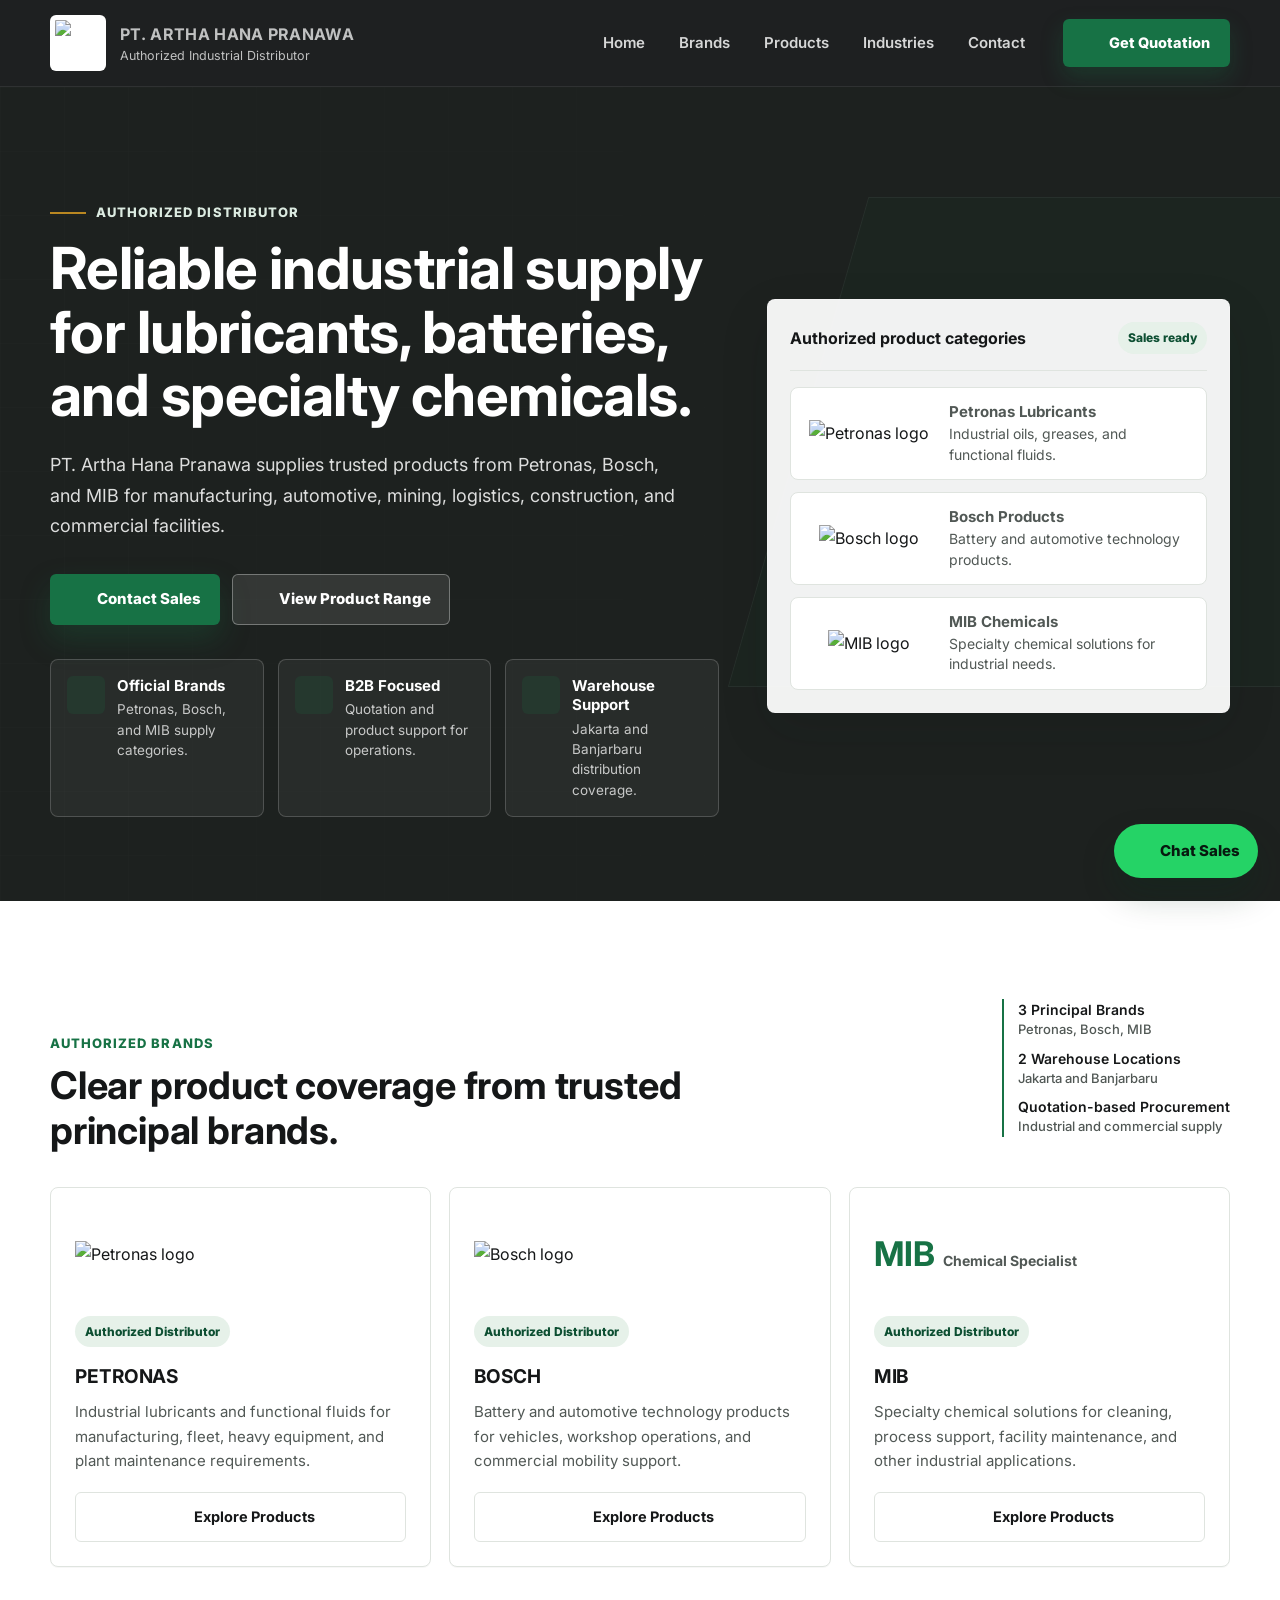
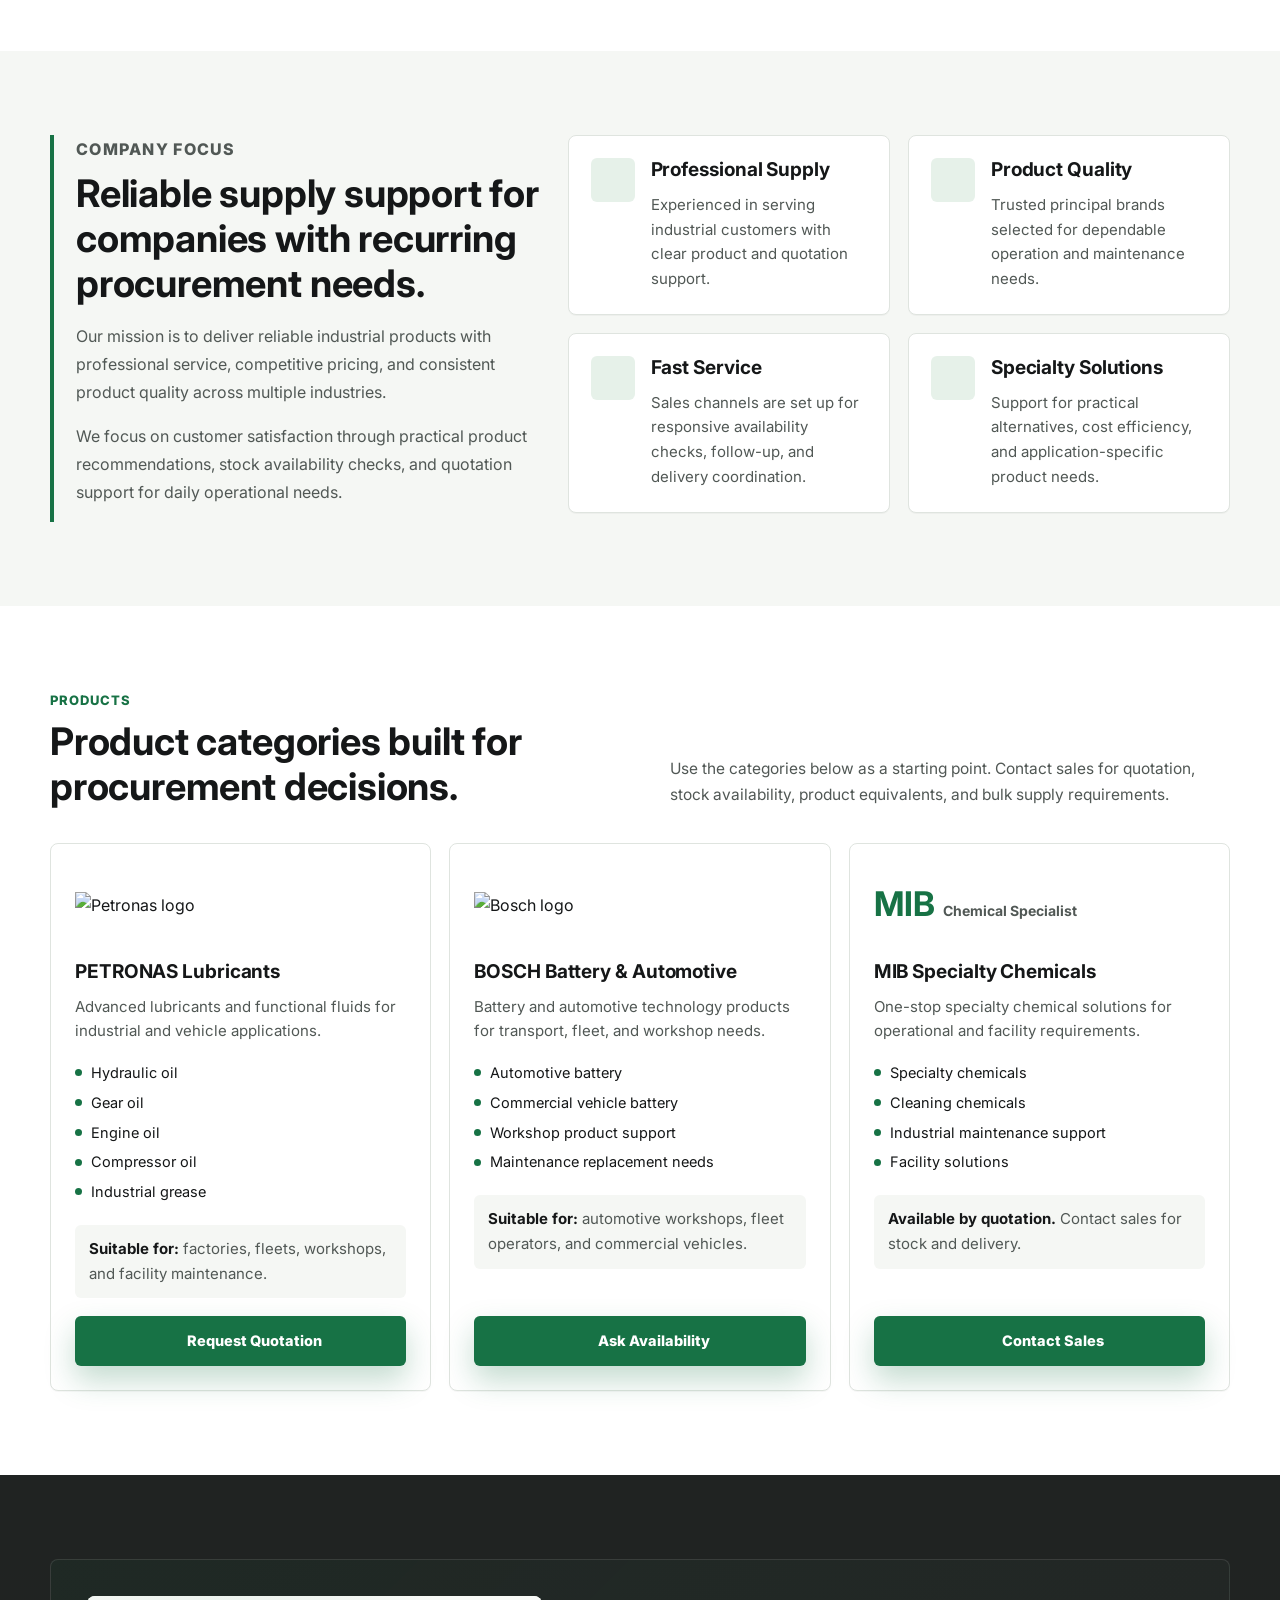
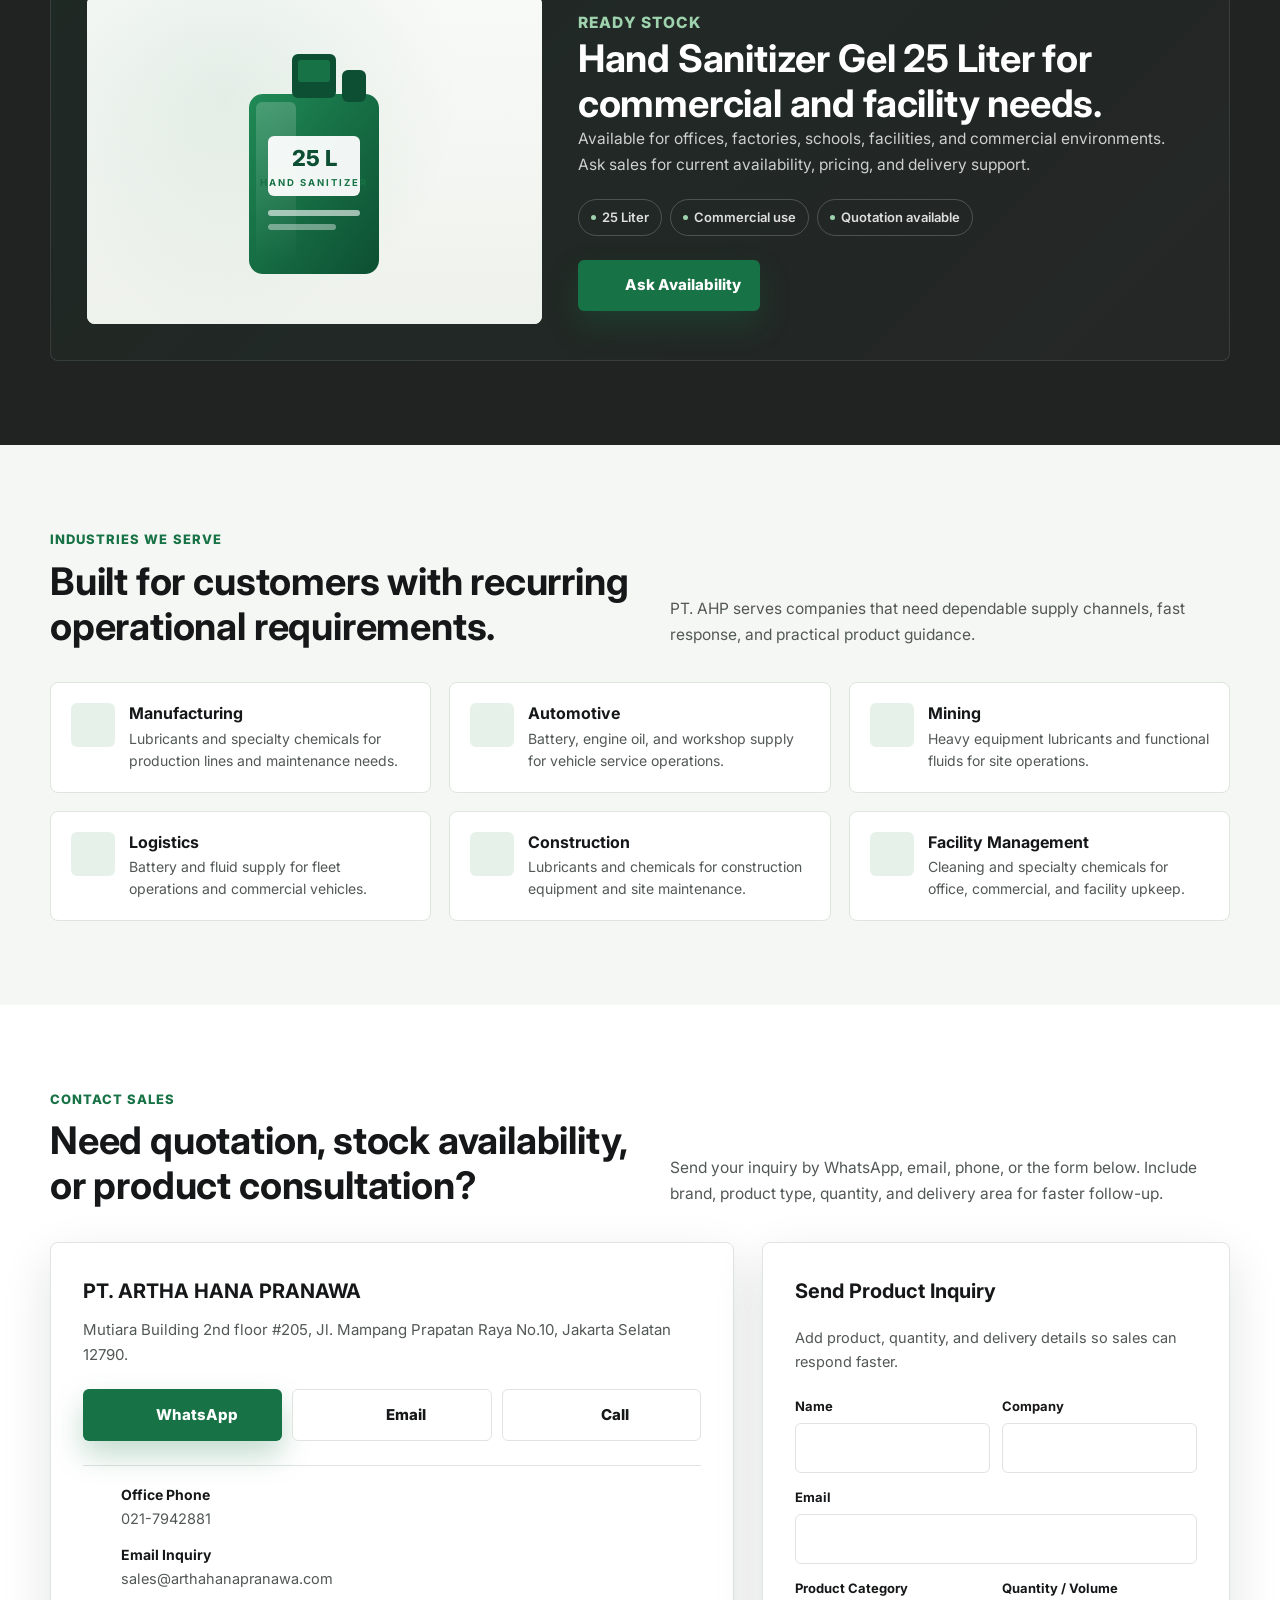
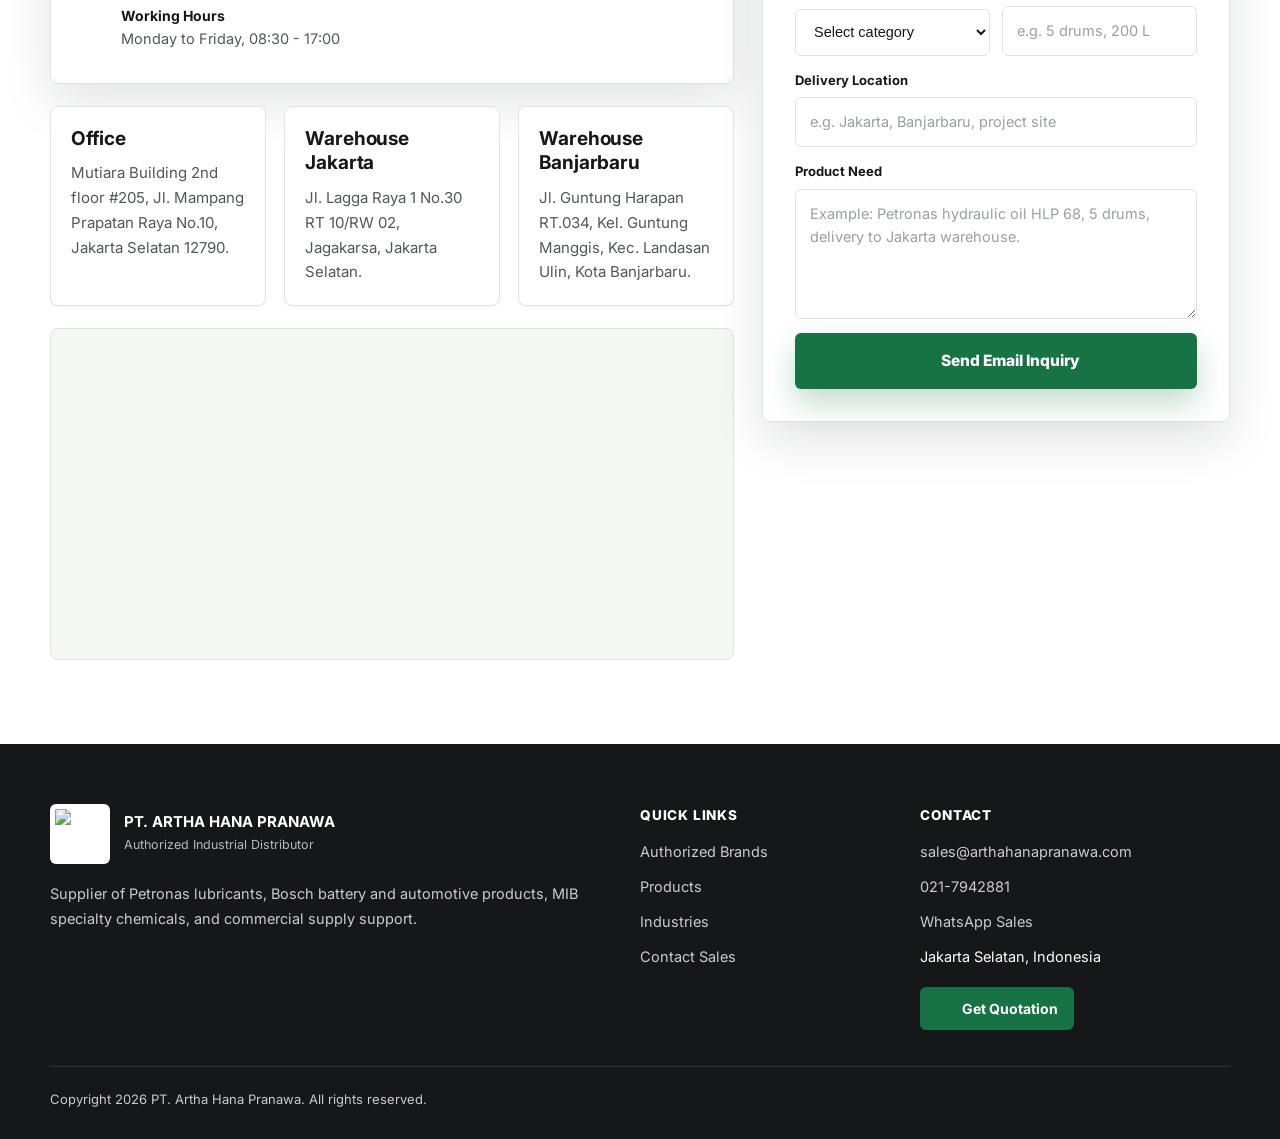
==== commit 6500a0e7: "feat(brands): remove redundant product coverage description - Remove explanatory copy about brand lo" ====
--- a/index.html
+++ b/index.html
@@ -1472,10 +1472,6 @@
                         <h2 id="brands-title">Clear product coverage from trusted principal brands.</h2>
                     </div>
                     <div class="section-side">
-                        <p class="section-copy">
-                            Brand logos are supported with product context so buyers can quickly understand what PT.
-                            AHP supplies and which team to contact.
-                        </p>
                         <ul class="section-stats" aria-label="Quick facts">
                             <li>3 Principal Brands<span>Petronas, Bosch, MIB</span></li>
                             <li>2 Warehouse Locations<span>Jakarta and Banjarbaru</span></li>
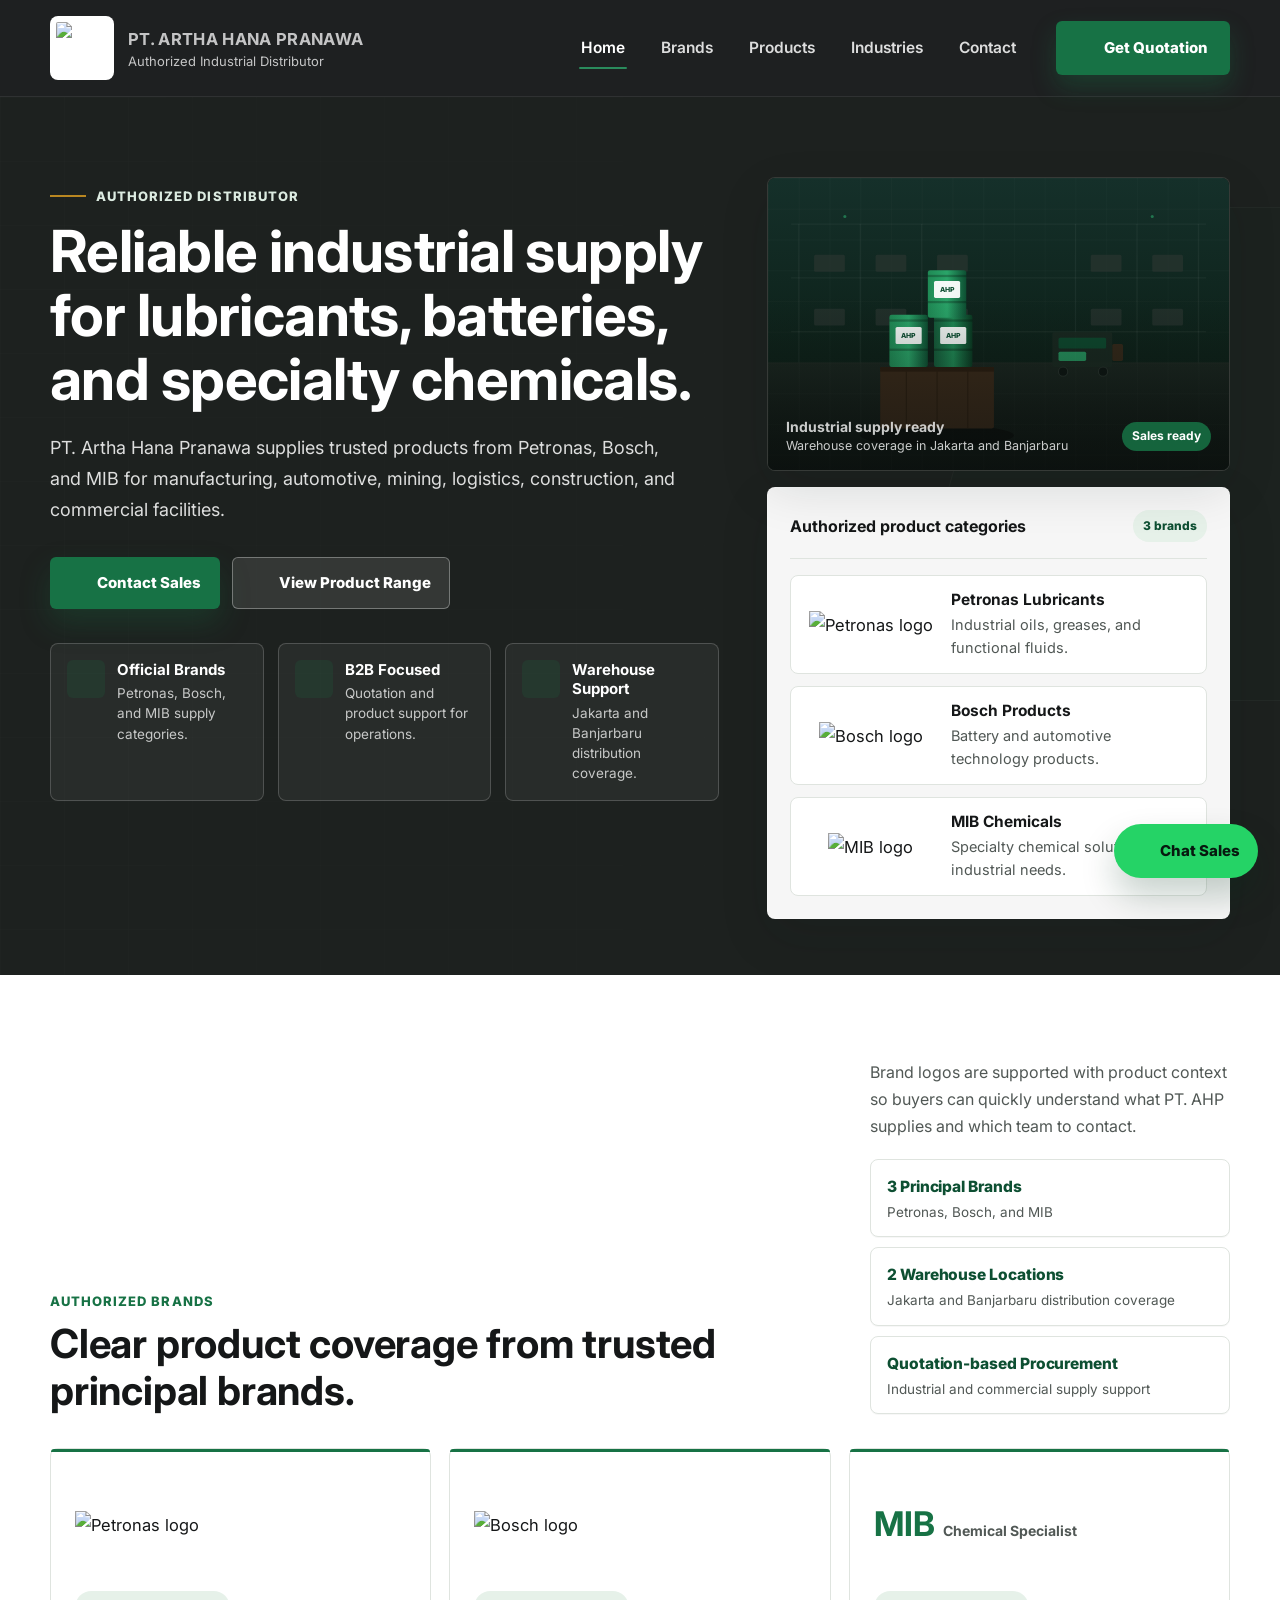
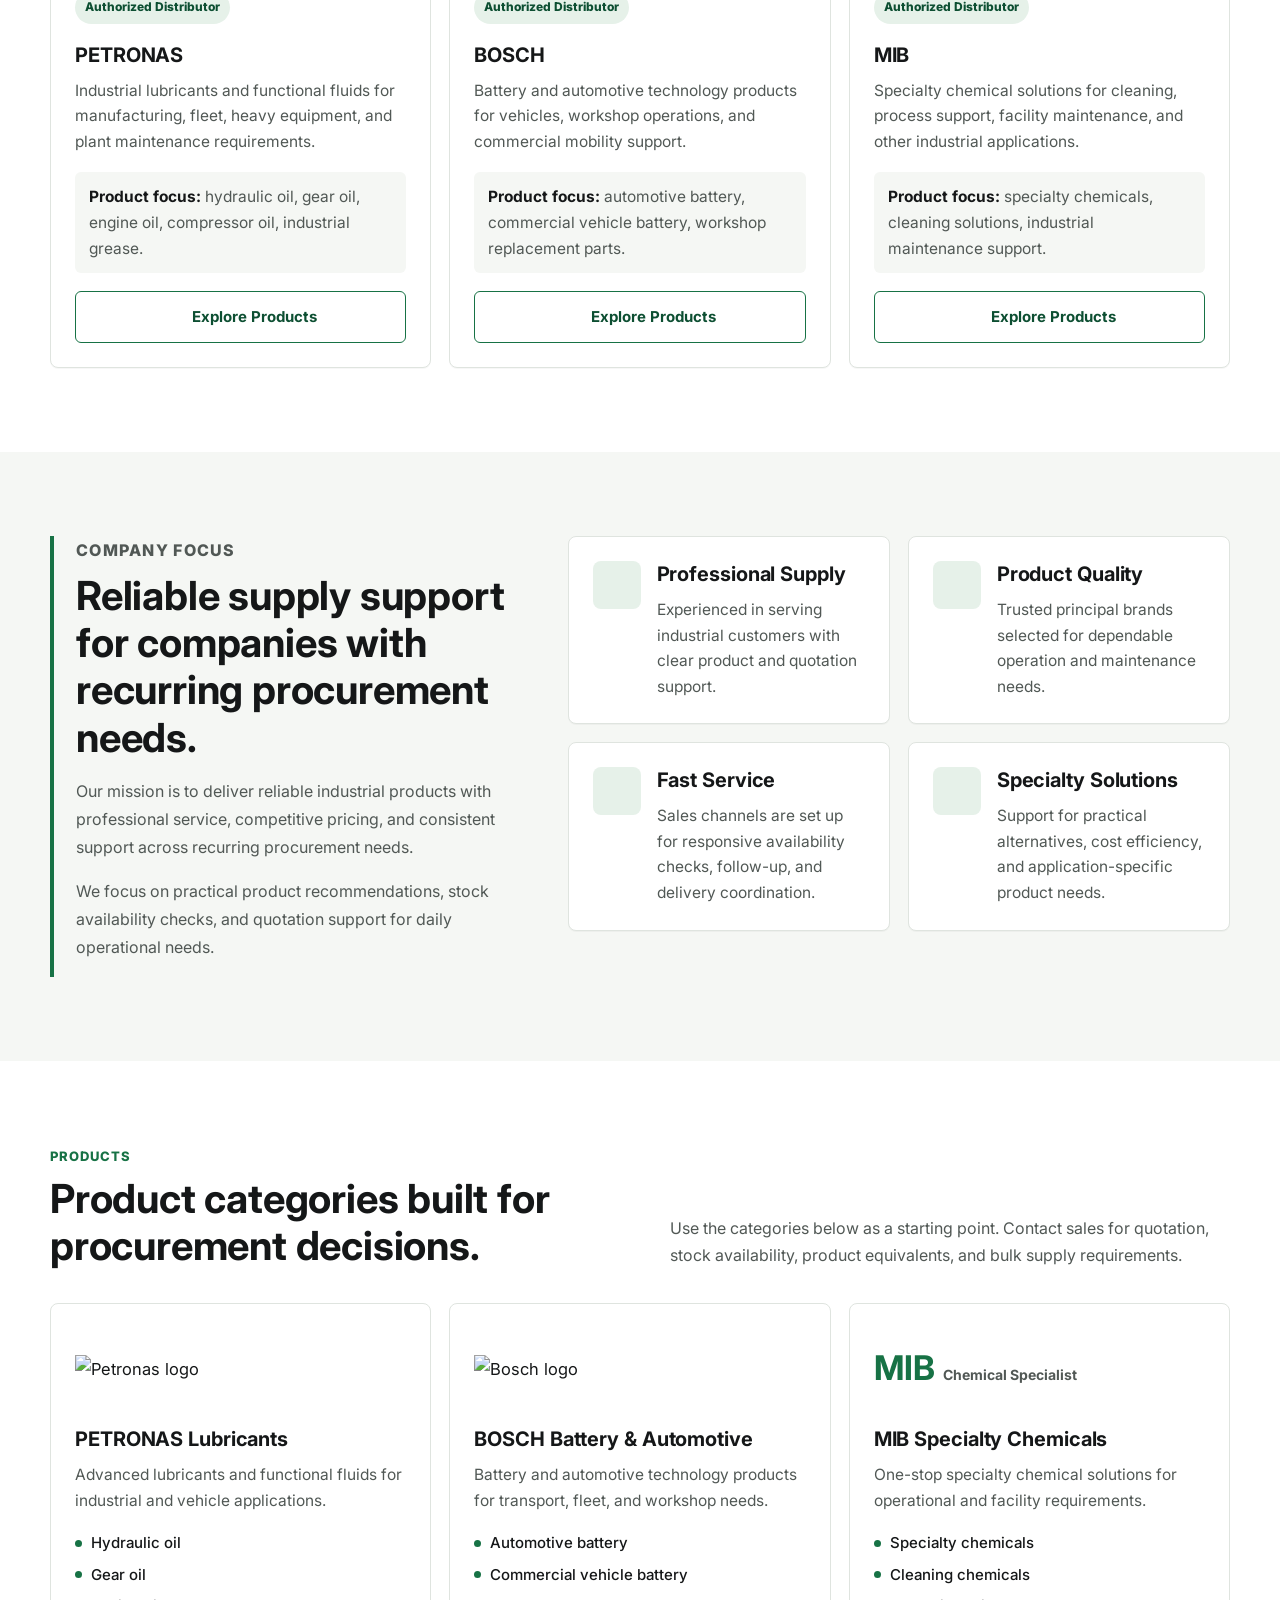
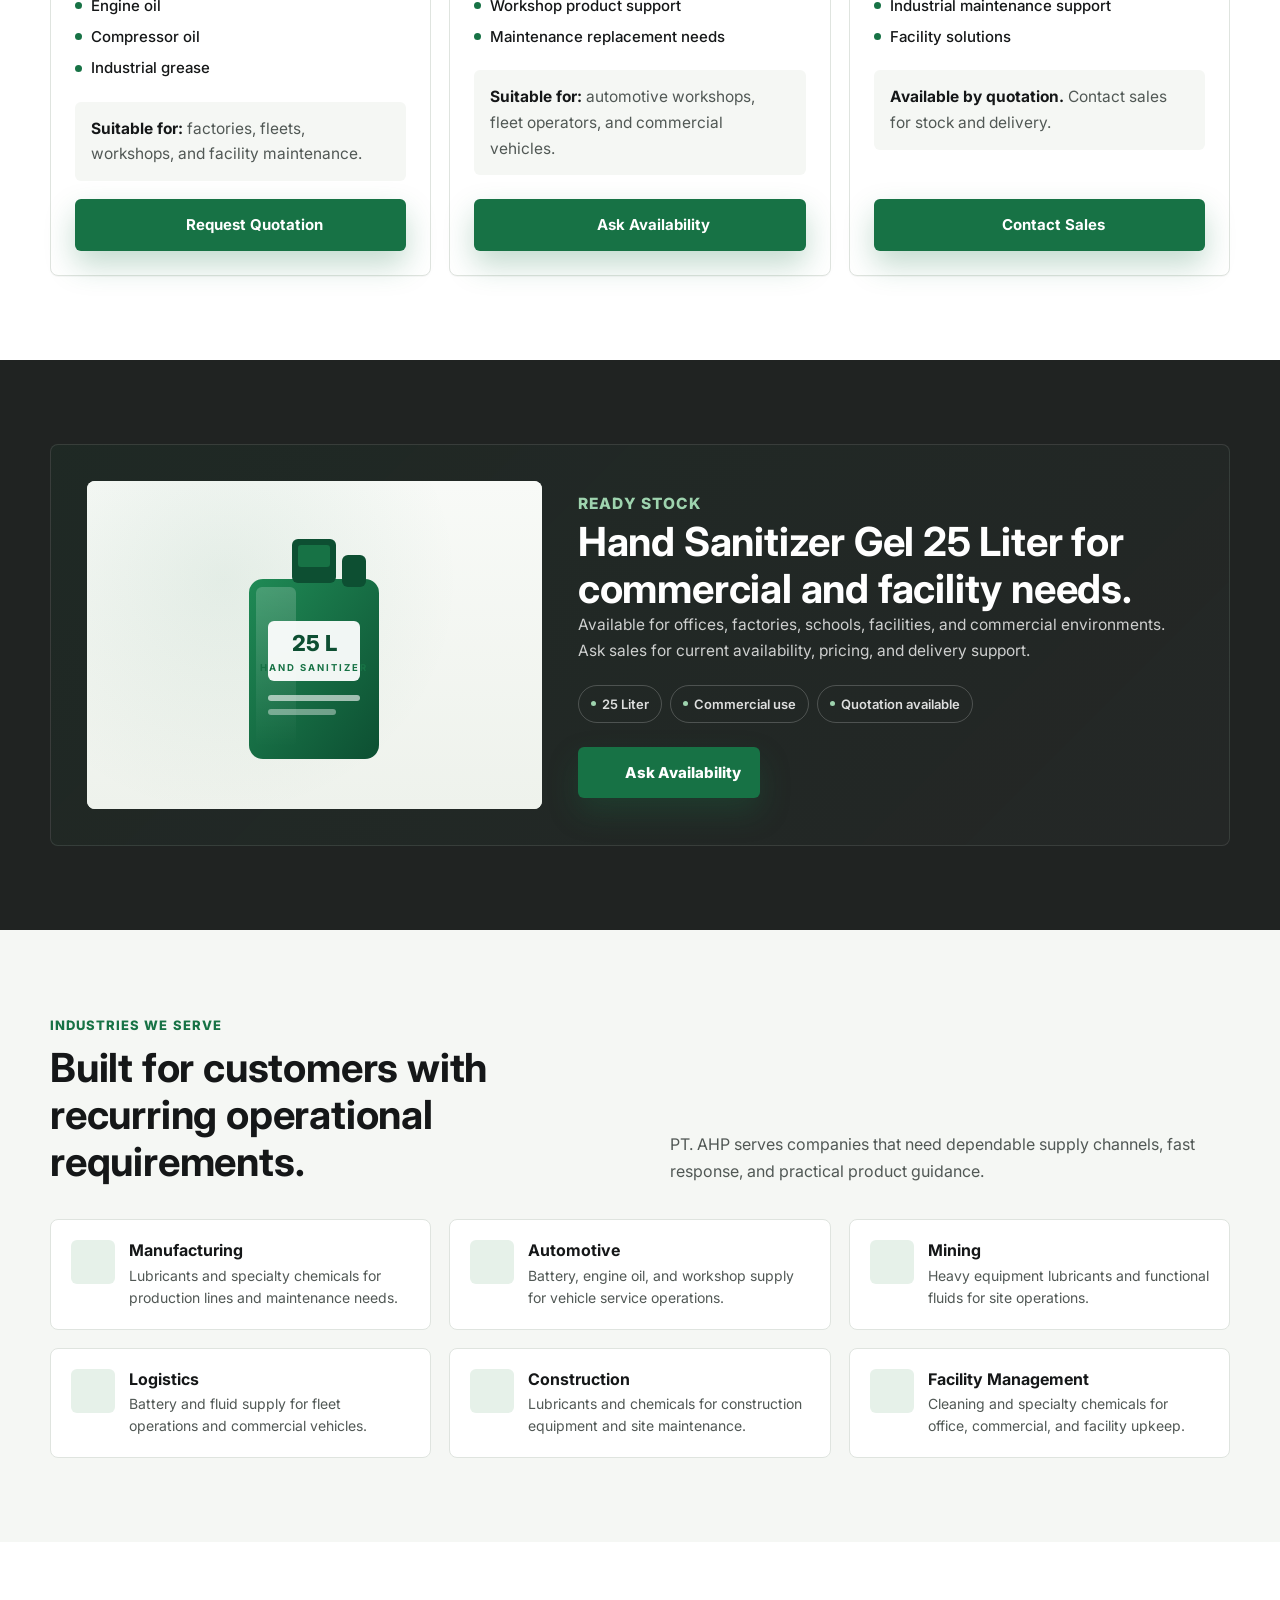
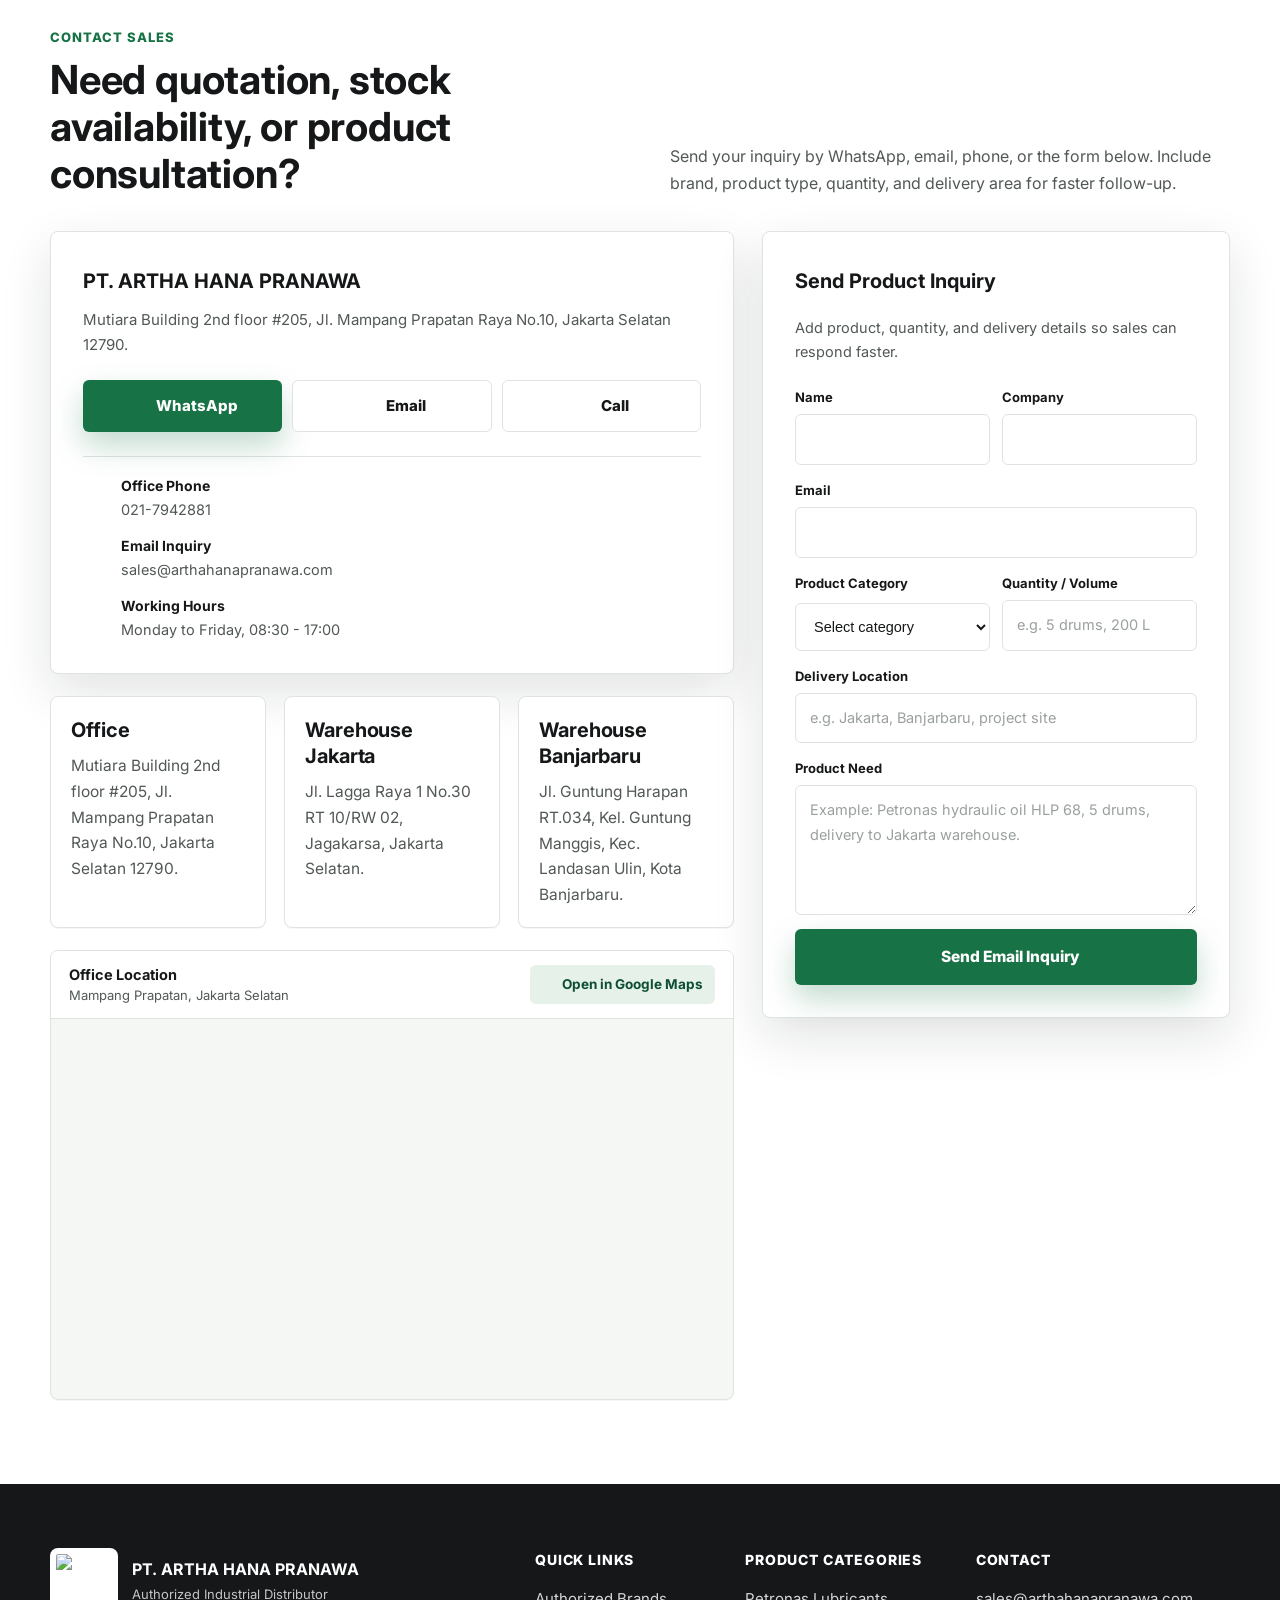
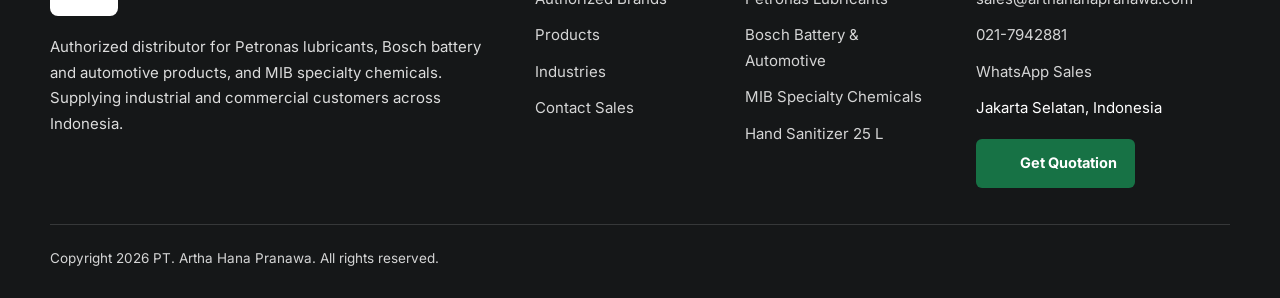
==== commit f0b7fb8b: "style: refine typography, spacing, and navigation styling - Increase base font size from 16px to 16." ====
--- a/index.html
+++ b/index.html
@@ -55,8 +55,8 @@
             color: var(--ink);
             background: var(--surface);
             font-family: Inter, Arial, Helvetica, sans-serif;
-            font-size: 16px;
-            line-height: 1.65;
+            font-size: 16.5px;
+            line-height: 1.7;
             letter-spacing: 0;
             overflow-x: hidden;
         }
@@ -94,7 +94,7 @@
         }
 
         .nav {
-            min-height: 86px;
+            min-height: 96px;
             display: flex;
             align-items: center;
             justify-content: space-between;
@@ -105,21 +105,21 @@
             display: flex;
             align-items: center;
             gap: 14px;
-            min-width: 264px;
+            min-width: 280px;
         }
 
         .brand img {
-            width: 56px;
-            height: 56px;
+            width: 64px;
+            height: 64px;
             object-fit: contain;
             background: #ffffff;
-            border-radius: 6px;
-            padding: 5px;
+            border-radius: 8px;
+            padding: 6px;
         }
 
         .brand strong {
             display: block;
-            font-size: 16px;
+            font-size: 16.5px;
             line-height: 1.2;
             letter-spacing: 0.02em;
         }
@@ -127,8 +127,8 @@
         .brand span {
             display: block;
             margin-top: 4px;
-            color: rgba(255, 255, 255, 0.72);
-            font-size: 12.5px;
+            color: rgba(255, 255, 255, 0.74);
+            font-size: 13px;
             line-height: 1.3;
         }
 
@@ -136,16 +136,17 @@
             display: flex;
             align-items: center;
             justify-content: flex-end;
-            gap: 6px;
+            gap: 4px;
             margin-left: auto;
         }
 
         .nav-links a {
+            position: relative;
             border-radius: 6px;
-            color: rgba(255, 255, 255, 0.82);
-            font-size: 15px;
+            color: rgba(255, 255, 255, 0.85);
+            font-size: 15.5px;
             font-weight: 600;
-            padding: 11px 14px;
+            padding: 12px 16px;
             transition: background 160ms ease, color 160ms ease;
         }
 
@@ -153,6 +154,21 @@
         .nav-links a:focus-visible {
             background: rgba(255, 255, 255, 0.08);
             color: #ffffff;
+        }
+
+        .nav-links a.is-active {
+            color: #ffffff;
+        }
+
+        .nav-links a.is-active::after {
+            content: "";
+            position: absolute;
+            left: 14px;
+            right: 14px;
+            bottom: 4px;
+            height: 2px;
+            background: var(--green-soft);
+            border-radius: 2px;
         }
 
         .nav-cta {
@@ -160,15 +176,15 @@
             align-items: center;
             justify-content: center;
             gap: 8px;
-            min-height: 48px;
+            min-height: 52px;
             border-radius: 6px;
             background: var(--green);
             color: #ffffff;
-            font-size: 14.5px;
+            font-size: 15px;
             font-weight: 800;
-            padding: 12px 20px;
+            padding: 14px 22px;
             white-space: nowrap;
-            box-shadow: 0 10px 22px rgba(23, 114, 69, 0.28);
+            box-shadow: 0 12px 24px rgba(23, 114, 69, 0.32);
             transition: background 160ms ease, transform 160ms ease;
         }
 
@@ -190,7 +206,7 @@
             overflow: hidden;
             background: #1d211f;
             color: #ffffff;
-            min-height: calc(100vh - 86px);
+            min-height: calc(100vh - 96px);
             display: flex;
             align-items: center;
             padding: 80px 0 56px;
@@ -212,13 +228,14 @@
             content: "";
             position: absolute;
             top: 110px;
-            right: -200px;
-            width: min(680px, 56vw);
-            height: 60%;
-            border: 1px solid rgba(255, 255, 255, 0.06);
-            background: rgba(23, 114, 69, 0.06);
+            right: -240px;
+            width: min(560px, 46vw);
+            height: 56%;
+            border: 1px solid rgba(255, 255, 255, 0.05);
+            background: rgba(23, 114, 69, 0.04);
             transform: skewX(-16deg);
-            opacity: 0.85;
+            opacity: 0.6;
+            pointer-events: none;
         }
 
         .hero .container {
@@ -230,7 +247,7 @@
             display: grid;
             grid-template-columns: minmax(0, 1.04fr) minmax(360px, 0.72fr);
             gap: 48px;
-            align-items: center;
+            align-items: start;
         }
 
         .eyebrow {
@@ -387,10 +404,77 @@
             line-height: 1.5;
         }
 
+        .hero-visual {
+            position: relative;
+            display: grid;
+            gap: 16px;
+        }
+
+        .hero-photo {
+            position: relative;
+            overflow: hidden;
+            border-radius: var(--radius);
+            border: 1px solid rgba(255, 255, 255, 0.16);
+            box-shadow: var(--shadow);
+            min-height: 260px;
+            background: #0f1411;
+        }
+
+        .hero-photo svg {
+            display: block;
+            width: 100%;
+            height: 100%;
+        }
+
+        .hero-photo::after {
+            content: "";
+            position: absolute;
+            inset: 0;
+            background: linear-gradient(180deg, rgba(13, 16, 14, 0) 40%, rgba(13, 16, 14, 0.55));
+            pointer-events: none;
+        }
+
+        .hero-photo-caption {
+            position: absolute;
+            left: 18px;
+            right: 18px;
+            bottom: 16px;
+            z-index: 1;
+            display: flex;
+            align-items: center;
+            justify-content: space-between;
+            gap: 12px;
+            color: #ffffff;
+        }
+
+        .hero-photo-caption strong {
+            display: block;
+            font-size: 14px;
+            font-weight: 700;
+            line-height: 1.3;
+        }
+
+        .hero-photo-caption span {
+            display: block;
+            color: rgba(255, 255, 255, 0.78);
+            font-size: 12.5px;
+            line-height: 1.4;
+        }
+
+        .hero-photo-caption .pill {
+            border-radius: 999px;
+            background: rgba(23, 114, 69, 0.85);
+            color: #ffffff;
+            font-size: 12px;
+            font-weight: 700;
+            padding: 6px 10px;
+            white-space: nowrap;
+        }
+
         .hero-panel {
             border: 1px solid rgba(255, 255, 255, 0.16);
             border-radius: var(--radius);
-            background: rgba(255, 255, 255, 0.94);
+            background: rgba(255, 255, 255, 0.96);
             color: var(--ink);
             box-shadow: var(--shadow);
             padding: 22px;
@@ -434,7 +518,7 @@
             border: 1px solid var(--line);
             border-radius: var(--radius);
             background: #ffffff;
-            padding: 14px;
+            padding: 14px 16px;
         }
 
         .brand-logo {
@@ -453,15 +537,17 @@
         .brand-row p {
             margin-bottom: 0;
             color: var(--muted);
-            font-size: 14px;
-            line-height: 1.45;
+            font-size: 14.5px;
+            line-height: 1.55;
         }
 
         .brand-row strong {
             display: block;
-            margin-bottom: 2px;
-            font-size: 15px;
+            margin-bottom: 3px;
+            color: var(--ink);
+            font-size: 15.5px;
             line-height: 1.35;
+            font-weight: 700;
         }
 
         section {
@@ -501,7 +587,7 @@
         h2 {
             max-width: 720px;
             margin-bottom: 0;
-            font-size: clamp(26px, 3vw, 38px);
+            font-size: clamp(28px, 3.2vw, 40px);
             line-height: 1.18;
             font-weight: 700;
             letter-spacing: -0.005em;
@@ -511,7 +597,7 @@
             max-width: 560px;
             margin-bottom: 0;
             color: var(--muted);
-            font-size: 15.5px;
+            font-size: 16px;
             line-height: 1.7;
         }
 
@@ -520,30 +606,52 @@
         }
 
         .section-side {
-            max-width: 320px;
-        }
-
-        .section-stats {
-            display: grid;
-            gap: 8px;
-            margin-top: 14px;
-            padding-left: 14px;
-            border-left: 2px solid var(--green);
-        }
-
-        .section-stats li {
+            max-width: 360px;
+        }
+
+        .stat-cards {
+            display: grid;
+            gap: 10px;
+            margin: 18px 0 0;
+            padding: 0;
             list-style: none;
-            color: var(--ink);
-            font-size: 14px;
-            font-weight: 600;
+        }
+
+        .stat-card {
+            border: 1px solid var(--line);
+            border-radius: var(--radius);
+            background: #ffffff;
+            padding: 14px 16px;
+            box-shadow: 0 1px 0 rgba(20, 25, 23, 0.03);
+        }
+
+        .stat-card strong {
+            display: block;
+            color: var(--green-dark);
+            font-size: 15.5px;
+            font-weight: 800;
+            letter-spacing: -0.005em;
+        }
+
+        .stat-card span {
+            display: block;
+            margin-top: 2px;
+            color: var(--muted);
+            font-size: 13.5px;
             line-height: 1.5;
         }
 
-        .section-stats li span {
-            display: block;
-            color: var(--muted);
-            font-size: 13px;
-            font-weight: 500;
+        .section-dark .stat-card {
+            background: rgba(255, 255, 255, 0.05);
+            border-color: rgba(255, 255, 255, 0.14);
+        }
+
+        .section-dark .stat-card strong {
+            color: #9ed3ae;
+        }
+
+        .section-dark .stat-card span {
+            color: rgba(255, 255, 255, 0.72);
         }
 
         .brand-cards,
@@ -568,21 +676,56 @@
         }
 
         .brand-card {
+            position: relative;
             min-height: 100%;
             display: flex;
             flex-direction: column;
             gap: 18px;
+            padding: 28px 24px 24px;
+            transition: transform 200ms ease, box-shadow 200ms ease, border-color 200ms ease;
+        }
+
+        .brand-card::before {
+            content: "";
+            position: absolute;
+            top: 0;
+            left: 0;
+            right: 0;
+            height: 3px;
+            background: var(--green);
+            border-radius: var(--radius) var(--radius) 0 0;
+        }
+
+        .brand-card:hover {
+            transform: translateY(-3px);
+            box-shadow: 0 22px 48px rgba(20, 25, 23, 0.1);
+            border-color: var(--green);
         }
 
         .brand-card-logo {
-            min-height: 86px;
+            min-height: 96px;
             display: flex;
             align-items: center;
         }
 
         .brand-card-logo img {
-            max-height: 58px;
+            max-height: 66px;
             width: auto;
+        }
+
+        .brand-card-focus {
+            margin: 0;
+            padding: 12px 14px;
+            border-radius: 6px;
+            background: var(--soft);
+            color: var(--muted);
+            font-size: 13.5px;
+            line-height: 1.55;
+        }
+
+        .brand-card-focus strong {
+            color: var(--ink);
+            font-weight: 700;
         }
 
         .mib-mark {
@@ -621,7 +764,7 @@
         .location-card h3,
         .promo-content h3 {
             margin: 0 0 10px;
-            font-size: 19px;
+            font-size: 20px;
             line-height: 1.3;
             font-weight: 700;
             letter-spacing: -0.005em;
@@ -634,7 +777,7 @@
         .promo-content p {
             margin-bottom: 0;
             color: var(--muted);
-            font-size: 15px;
+            font-size: 15.5px;
             line-height: 1.65;
         }
 
@@ -642,12 +785,9 @@
         .product-card .button {
             margin-top: auto;
             width: 100%;
-            min-height: 50px;
-            font-size: 14.5px;
-        }
-
-        .product-card .button-primary {
-            background: var(--green);
+            min-height: 52px;
+            font-size: 15px;
+            font-weight: 700;
         }
 
         .brand-card .button-light,
@@ -667,6 +807,19 @@
             color: var(--green-dark);
         }
 
+        .brand-card .button-outline {
+            background: #ffffff;
+            border: 1.5px solid var(--green);
+            color: var(--green-dark);
+        }
+
+        .brand-card .button-outline:hover,
+        .brand-card .button-outline:focus-visible {
+            background: var(--green);
+            color: #ffffff;
+            border-color: var(--green);
+        }
+
         .about-grid {
             display: grid;
             grid-template-columns: minmax(0, 0.85fr) minmax(0, 1.15fr);
@@ -695,20 +848,25 @@
 
         .benefit-card {
             display: grid;
-            grid-template-columns: 44px minmax(0, 1fr);
+            grid-template-columns: 48px minmax(0, 1fr);
             gap: 16px;
             align-items: start;
-            padding: 22px;
+            padding: 24px;
         }
 
         .benefit-icon {
-            width: 44px;
-            height: 44px;
+            width: 48px;
+            height: 48px;
             display: grid;
             place-items: center;
-            border-radius: 6px;
+            border-radius: 8px;
             background: var(--soft-green);
             color: var(--green-dark);
+        }
+
+        .benefit-icon .icon {
+            width: 22px;
+            height: 22px;
         }
 
         .product-grid {
@@ -720,16 +878,24 @@
             min-height: 100%;
             flex-direction: column;
             gap: 18px;
+            padding: 26px 24px 24px;
+            transition: transform 200ms ease, box-shadow 200ms ease, border-color 200ms ease;
+        }
+
+        .product-card:hover {
+            transform: translateY(-3px);
+            box-shadow: 0 22px 48px rgba(20, 25, 23, 0.1);
+            border-color: var(--green);
         }
 
         .product-card-logo {
-            min-height: 74px;
+            min-height: 78px;
             display: flex;
             align-items: center;
         }
 
         .product-card-logo img {
-            max-height: 52px;
+            max-height: 56px;
             width: auto;
         }
 
@@ -746,8 +912,9 @@
             align-items: center;
             gap: 9px;
             color: var(--ink);
-            font-size: 14.5px;
-            line-height: 1.5;
+            font-size: 15px;
+            line-height: 1.55;
+            font-weight: 500;
         }
 
         .product-list li::before {
@@ -761,12 +928,12 @@
 
         .product-meta {
             margin: 4px 0 0;
-            padding: 12px 14px;
+            padding: 14px 16px;
             border-radius: 6px;
             background: var(--soft);
             color: var(--muted);
-            font-size: 13.5px;
-            line-height: 1.55;
+            font-size: 14px;
+            line-height: 1.6;
         }
 
         .product-meta strong {
@@ -1056,32 +1223,81 @@
         }
 
         .map-frame {
+            position: relative;
             overflow: hidden;
             border: 1px solid var(--line);
             border-radius: var(--radius);
             background: var(--soft);
             margin-top: 22px;
+            box-shadow: 0 1px 0 rgba(20, 25, 23, 0.03);
         }
 
         .map-frame iframe {
             display: block;
             width: 100%;
-            min-height: 330px;
+            min-height: 380px;
             border: 0;
+        }
+
+        .map-header {
+            display: flex;
+            align-items: center;
+            justify-content: space-between;
+            gap: 12px;
+            padding: 14px 18px;
+            border-bottom: 1px solid var(--line);
+            background: #ffffff;
+        }
+
+        .map-header strong {
+            display: block;
+            font-size: 14.5px;
+            font-weight: 700;
+            color: var(--ink);
+        }
+
+        .map-header span {
+            display: block;
+            color: var(--muted);
+            font-size: 13px;
+            line-height: 1.4;
+        }
+
+        .map-header a {
+            display: inline-flex;
+            align-items: center;
+            gap: 6px;
+            border-radius: 6px;
+            color: var(--green-dark);
+            font-size: 13.5px;
+            font-weight: 700;
+            padding: 8px 12px;
+            background: var(--soft-green);
+        }
+
+        .map-header a:hover,
+        .map-header a:focus-visible {
+            background: var(--green);
+            color: #ffffff;
+        }
+
+        .map-header a .icon {
+            width: 14px;
+            height: 14px;
         }
 
         .site-footer {
             background: var(--ink);
             color: #ffffff;
-            padding: 60px 0 28px;
+            padding: 64px 0 28px;
         }
 
         .footer-grid {
             display: grid;
-            grid-template-columns: minmax(0, 1.4fr) minmax(170px, 0.6fr) minmax(260px, 0.8fr);
-            gap: 48px;
+            grid-template-columns: minmax(0, 1.4fr) minmax(170px, 0.5fr) minmax(190px, 0.6fr) minmax(240px, 0.8fr);
+            gap: 40px;
             padding-bottom: 36px;
-            border-bottom: 1px solid rgba(255, 255, 255, 0.12);
+            border-bottom: 1px solid rgba(255, 255, 255, 0.14);
         }
 
         .footer-brand {
@@ -1092,17 +1308,17 @@
         }
 
         .footer-brand img {
-            width: 60px;
-            height: 60px;
+            width: 68px;
+            height: 68px;
             object-fit: contain;
             background: #ffffff;
-            border-radius: 6px;
-            padding: 5px;
+            border-radius: 8px;
+            padding: 6px;
         }
 
         .footer-brand strong {
             display: block;
-            font-size: 15px;
+            font-size: 16px;
             line-height: 1.2;
         }
 
@@ -1113,25 +1329,25 @@
         .footer-brand>span>span {
             display: block;
             margin-top: 4px;
-            font-size: 12.5px;
-            color: rgba(255, 255, 255, 0.7);
+            font-size: 13px;
+            color: rgba(255, 255, 255, 0.75);
         }
 
         .footer-grid p {
-            color: rgba(255, 255, 255, 0.78);
-            font-size: 14.5px;
+            color: rgba(255, 255, 255, 0.85);
+            font-size: 15px;
             line-height: 1.7;
         }
 
         .footer-list a,
         .copyright {
-            color: rgba(255, 255, 255, 0.78);
+            color: rgba(255, 255, 255, 0.82);
         }
 
         .footer-heading {
             margin: 0 0 14px;
             color: #ffffff;
-            font-size: 13.5px;
+            font-size: 14px;
             font-weight: 800;
             letter-spacing: 0.06em;
             text-transform: uppercase;
@@ -1143,7 +1359,7 @@
             margin: 0;
             padding: 0;
             list-style: none;
-            font-size: 14.5px;
+            font-size: 15px;
         }
 
         .footer-list a:hover,
@@ -1159,9 +1375,9 @@
             border-radius: 6px;
             background: var(--green);
             color: #ffffff;
-            font-size: 14px;
+            font-size: 14.5px;
             font-weight: 700;
-            padding: 10px 16px;
+            padding: 12px 18px;
             transition: background 160ms ease;
         }
 
@@ -1173,7 +1389,7 @@
 
         .copyright {
             margin: 22px 0 0;
-            font-size: 13px;
+            font-size: 13.5px;
         }
 
         .floating-whatsapp {
@@ -1224,9 +1440,12 @@
             .hero-grid,
             .about-grid,
             .contact-layout,
-            .promo,
+            .promo {
+                grid-template-columns: 1fr;
+            }
+
             .footer-grid {
-                grid-template-columns: 1fr;
+                grid-template-columns: minmax(0, 1.5fr) minmax(0, 1fr);
             }
 
             .hero-panel {
@@ -1264,12 +1483,12 @@
             }
 
             .brand img {
-                width: 44px;
-                height: 44px;
+                width: 52px;
+                height: 52px;
             }
 
             .brand strong {
-                font-size: 14px;
+                font-size: 14.5px;
             }
 
             .nav-cta {
@@ -1284,7 +1503,7 @@
             }
 
             .nav-links a {
-                padding: 9px 10px;
+                padding: 10px 10px;
                 text-align: center;
             }
 
@@ -1320,7 +1539,8 @@
             .industry-grid,
             .contact-actions,
             .location-grid,
-            .field-row {
+            .field-row,
+            .footer-grid {
                 grid-template-columns: 1fr;
             }
 
@@ -1433,31 +1653,142 @@
                     </div>
                 </div>
 
-                <aside class="hero-panel" aria-label="Authorized brand summary">
-                    <div class="hero-panel-title">
-                        <strong>Authorized product categories</strong>
-                        <span class="status">Sales ready</span>
+                <aside class="hero-visual" aria-label="Industrial supply visual">
+                    <div class="hero-photo" role="img" aria-label="Warehouse and supply chain illustration">
+                        <svg viewBox="0 0 600 380" preserveAspectRatio="xMidYMid slice"
+                            xmlns="http://www.w3.org/2000/svg">
+                            <defs>
+                                <linearGradient id="warehouseSky" x1="0" y1="0" x2="0" y2="1">
+                                    <stop offset="0" stop-color="#15302a"></stop>
+                                    <stop offset="1" stop-color="#0c1f17"></stop>
+                                </linearGradient>
+                                <linearGradient id="warehouseFloor" x1="0" y1="0" x2="0" y2="1">
+                                    <stop offset="0" stop-color="#1a2620"></stop>
+                                    <stop offset="1" stop-color="#0a1310"></stop>
+                                </linearGradient>
+                                <linearGradient id="drumFace" x1="0" y1="0" x2="1" y2="0">
+                                    <stop offset="0" stop-color="#1f8a55"></stop>
+                                    <stop offset="0.5" stop-color="#2aa569"></stop>
+                                    <stop offset="1" stop-color="#0d4f32"></stop>
+                                </linearGradient>
+                                <linearGradient id="drumFace2" x1="0" y1="0" x2="1" y2="0">
+                                    <stop offset="0" stop-color="#155a3a"></stop>
+                                    <stop offset="0.5" stop-color="#1f8a55"></stop>
+                                    <stop offset="1" stop-color="#0a3922"></stop>
+                                </linearGradient>
+                                <pattern id="grid" width="40" height="40" patternUnits="userSpaceOnUse">
+                                    <path d="M40 0 L0 0 0 40" fill="none" stroke="rgba(255,255,255,0.04)"
+                                        stroke-width="1"></path>
+                                </pattern>
+                            </defs>
+                            <rect width="600" height="260" fill="url(#warehouseSky)"></rect>
+                            <rect y="240" width="600" height="140" fill="url(#warehouseFloor)"></rect>
+                            <rect width="600" height="380" fill="url(#grid)"></rect>
+                            <g opacity="0.55" stroke="rgba(255,255,255,0.08)" stroke-width="1.5" fill="none">
+                                <path d="M40 60 L40 240"></path>
+                                <path d="M120 60 L120 240"></path>
+                                <path d="M200 60 L200 240"></path>
+                                <path d="M400 60 L400 240"></path>
+                                <path d="M480 60 L480 240"></path>
+                                <path d="M560 60 L560 240"></path>
+                                <path d="M30 60 L570 60"></path>
+                                <path d="M30 130 L570 130"></path>
+                                <path d="M30 200 L570 200"></path>
+                            </g>
+                            <g opacity="0.7">
+                                <rect x="60" y="100" width="40" height="22" rx="2" fill="#2a3530"></rect>
+                                <rect x="140" y="100" width="40" height="22" rx="2" fill="#2a3530"></rect>
+                                <rect x="220" y="100" width="40" height="22" rx="2" fill="#2a3530"></rect>
+                                <rect x="60" y="170" width="40" height="22" rx="2" fill="#2a3530"></rect>
+                                <rect x="140" y="170" width="40" height="22" rx="2" fill="#2a3530"></rect>
+                                <rect x="220" y="170" width="40" height="22" rx="2" fill="#2a3530"></rect>
+                                <rect x="420" y="100" width="40" height="22" rx="2" fill="#2a3530"></rect>
+                                <rect x="500" y="100" width="40" height="22" rx="2" fill="#2a3530"></rect>
+                                <rect x="420" y="170" width="40" height="22" rx="2" fill="#2a3530"></rect>
+                                <rect x="500" y="170" width="40" height="22" rx="2" fill="#2a3530"></rect>
+                            </g>
+                            <g>
+                                <ellipse cx="220" cy="335" rx="100" ry="14" fill="rgba(0,0,0,0.45)"></ellipse>
+                                <rect x="146" y="246" width="148" height="80" rx="3" fill="#3a2a1a"></rect>
+                                <rect x="146" y="246" width="148" height="6" fill="#2a1d10"></rect>
+                                <line x1="180" y1="252" x2="180" y2="326" stroke="#2a1d10" stroke-width="1.2"></line>
+                                <line x1="220" y1="252" x2="220" y2="326" stroke="#2a1d10" stroke-width="1.2"></line>
+                                <line x1="260" y1="252" x2="260" y2="326" stroke="#2a1d10" stroke-width="1.2"></line>
+                            </g>
+                            <g>
+                                <rect x="158" y="178" width="50" height="68" rx="3" fill="url(#drumFace)"></rect>
+                                <rect x="158" y="184" width="50" height="3" fill="rgba(0,0,0,0.25)"></rect>
+                                <rect x="158" y="222" width="50" height="3" fill="rgba(0,0,0,0.25)"></rect>
+                                <rect x="166" y="194" width="34" height="22" rx="2" fill="#ffffff" opacity="0.95">
+                                </rect>
+                                <text x="183" y="208" text-anchor="middle" font-family="Inter, Arial, sans-serif"
+                                    font-size="9" font-weight="800" fill="#0d4f32">AHP</text>
+                                <rect x="216" y="178" width="50" height="68" rx="3" fill="url(#drumFace2)"></rect>
+                                <rect x="216" y="184" width="50" height="3" fill="rgba(0,0,0,0.25)"></rect>
+                                <rect x="216" y="222" width="50" height="3" fill="rgba(0,0,0,0.25)"></rect>
+                                <rect x="224" y="194" width="34" height="22" rx="2" fill="#ffffff" opacity="0.94">
+                                </rect>
+                                <text x="241" y="208" text-anchor="middle" font-family="Inter, Arial, sans-serif"
+                                    font-size="9" font-weight="800" fill="#0d4f32">AHP</text>
+                                <rect x="208" y="120" width="50" height="62" rx="3" fill="url(#drumFace)"></rect>
+                                <rect x="208" y="126" width="50" height="3" fill="rgba(0,0,0,0.25)"></rect>
+                                <rect x="208" y="160" width="50" height="3" fill="rgba(0,0,0,0.25)"></rect>
+                                <rect x="216" y="134" width="34" height="22" rx="2" fill="#ffffff" opacity="0.94">
+                                </rect>
+                                <text x="233" y="148" text-anchor="middle" font-family="Inter, Arial, sans-serif"
+                                    font-size="9" font-weight="800" fill="#0d4f32">AHP</text>
+                            </g>
+                            <g opacity="0.85">
+                                <rect x="370" y="200" width="78" height="46" rx="4" fill="#1a2a22"></rect>
+                                <rect x="378" y="208" width="62" height="14" rx="2" fill="#0d4f32"></rect>
+                                <rect x="378" y="226" width="36" height="12" rx="2" fill="#2aa569"></rect>
+                                <circle cx="384" cy="252" r="6" fill="#0a1310" stroke="#2a3530" stroke-width="1.5">
+                                </circle>
+                                <circle cx="436" cy="252" r="6" fill="#0a1310" stroke="#2a3530" stroke-width="1.5">
+                                </circle>
+                                <rect x="448" y="216" width="14" height="22" rx="2" fill="#3a2a1a"></rect>
+                            </g>
+                            <g opacity="0.6">
+                                <circle cx="100" cy="50" r="2" fill="#2aa569"></circle>
+                                <circle cx="500" cy="50" r="2" fill="#2aa569"></circle>
+                            </g>
+                        </svg>
+                        <div class="hero-photo-caption">
+                            <span>
+                                <strong>Industrial supply ready</strong>
+                                <span>Warehouse coverage in Jakarta and Banjarbaru</span>
+                            </span>
+                            <span class="pill">Sales ready</span>
+                        </div>
                     </div>
-                    <div class="brand-stack">
-                        <div class="brand-row">
-                            <div class="brand-logo">
-                                <img src="https://cdn1.site-media.eu/images/300/7037677/petronas-png-file-petronas-logo-png-300.png"
-                                    alt="Petronas logo">
+
+                    <div class="hero-panel" aria-label="Authorized brand summary">
+                        <div class="hero-panel-title">
+                            <strong>Authorized product categories</strong>
+                            <span class="status">3 brands</span>
+                        </div>
+                        <div class="brand-stack">
+                            <div class="brand-row">
+                                <div class="brand-logo">
+                                    <img src="https://cdn1.site-media.eu/images/300/7037677/petronas-png-file-petronas-logo-png-300.png"
+                                        alt="Petronas logo">
+                                </div>
+                                <p><strong>Petronas Lubricants</strong>Industrial oils, greases, and functional fluids.
+                                </p>
                             </div>
-                            <p><strong>Petronas Lubricants</strong>Industrial oils, greases, and functional fluids.</p>
-                        </div>
-                        <div class="brand-row">
-                            <div class="brand-logo">
-                                <img src="https://cdn1.site-media.eu/images/1024/7037684/Bosch-logo-and-slogan.png"
-                                    alt="Bosch logo">
+                            <div class="brand-row">
+                                <div class="brand-logo">
+                                    <img src="https://cdn1.site-media.eu/images/1024/7037684/Bosch-logo-and-slogan.png"
+                                        alt="Bosch logo">
+                                </div>
+                                <p><strong>Bosch Products</strong>Battery and automotive technology products.</p>
                             </div>
-                            <p><strong>Bosch Products</strong>Battery and automotive technology products.</p>
-                        </div>
-                        <div class="brand-row">
-                            <div class="brand-logo">
-                                <img src="https://cdn1.site-media.eu/images/144/7037686/logomib.png" alt="MIB logo">
+                            <div class="brand-row">
+                                <div class="brand-logo">
+                                    <img src="https://cdn1.site-media.eu/images/144/7037686/logomib.png" alt="MIB logo">
+                                </div>
+                                <p><strong>MIB Chemicals</strong>Specialty chemical solutions for industrial needs.</p>
                             </div>
-                            <p><strong>MIB Chemicals</strong>Specialty chemical solutions for industrial needs.</p>
                         </div>
                     </div>
                 </aside>
@@ -1472,10 +1803,23 @@
                         <h2 id="brands-title">Clear product coverage from trusted principal brands.</h2>
                     </div>
                     <div class="section-side">
-                        <ul class="section-stats" aria-label="Quick facts">
-                            <li>3 Principal Brands<span>Petronas, Bosch, MIB</span></li>
-                            <li>2 Warehouse Locations<span>Jakarta and Banjarbaru</span></li>
-                            <li>Quotation-based Procurement<span>Industrial and commercial supply</span></li>
+                        <p class="section-copy">
+                            Brand logos are supported with product context so buyers can quickly understand what PT.
+                            AHP supplies and which team to contact.
+                        </p>
+                        <ul class="stat-cards" aria-label="Quick facts">
+                            <li class="stat-card">
+                                <strong>3 Principal Brands</strong>
+                                <span>Petronas, Bosch, and MIB</span>
+                            </li>
+                            <li class="stat-card">
+                                <strong>2 Warehouse Locations</strong>
+                                <span>Jakarta and Banjarbaru distribution coverage</span>
+                            </li>
+                            <li class="stat-card">
+                                <strong>Quotation-based Procurement</strong>
+                                <span>Industrial and commercial supply support</span>
+                            </li>
                         </ul>
                     </div>
                 </div>
@@ -1492,7 +1836,9 @@
                             <p>Industrial lubricants and functional fluids for manufacturing, fleet, heavy equipment,
                                 and plant maintenance requirements.</p>
                         </div>
-                        <a class="button button-light" href="#products">
+                        <p class="brand-card-focus"><strong>Product focus:</strong> hydraulic oil, gear oil, engine
+                            oil, compressor oil, industrial grease.</p>
+                        <a class="button button-outline" href="#products">
                             <i data-lucide="package-search" class="icon" aria-hidden="true"></i>
                             Explore Products
                         </a>
@@ -1509,7 +1855,9 @@
                             <p>Battery and automotive technology products for vehicles, workshop operations, and
                                 commercial mobility support.</p>
                         </div>
-                        <a class="button button-light" href="#products">
+                        <p class="brand-card-focus"><strong>Product focus:</strong> automotive battery, commercial
+                            vehicle battery, workshop replacement parts.</p>
+                        <a class="button button-outline" href="#products">
                             <i data-lucide="package-search" class="icon" aria-hidden="true"></i>
                             Explore Products
                         </a>
@@ -1528,7 +1876,9 @@
                             <p>Specialty chemical solutions for cleaning, process support, facility maintenance, and
                                 other industrial applications.</p>
                         </div>
-                        <a class="button button-light" href="#products">
+                        <p class="brand-card-focus"><strong>Product focus:</strong> specialty chemicals, cleaning
+                            solutions, industrial maintenance support.</p>
+                        <a class="button button-outline" href="#products">
                             <i data-lucide="package-search" class="icon" aria-hidden="true"></i>
                             Explore Products
                         </a>
@@ -1544,11 +1894,11 @@
                     <h2 id="about-title">Reliable supply support for companies with recurring procurement needs.</h2>
                     <p>
                         Our mission is to deliver reliable industrial products with professional service, competitive
-                        pricing, and consistent product quality across multiple industries.
+                        pricing, and consistent support across recurring procurement needs.
                     </p>
                     <p>
-                        We focus on customer satisfaction through practical product recommendations, stock availability
-                        checks, and quotation support for daily operational needs.
+                        We focus on practical product recommendations, stock availability checks, and quotation support
+                        for daily operational needs.
                     </p>
                 </div>
 
@@ -1880,6 +2230,17 @@
                         </div>
 
                         <div class="map-frame" aria-label="Office location map">
+                            <div class="map-header">
+                                <span>
+                                    <strong>Office Location</strong>
+                                    <span>Mampang Prapatan, Jakarta Selatan</span>
+                                </span>
+                                <a href="https://www.google.com/maps?q=Mutiara+Building+Jl.+Mampang+Prapatan+Raya+No.10+Jakarta+Selatan"
+                                    target="_blank" rel="noopener">
+                                    <i data-lucide="map-pin" class="icon" aria-hidden="true"></i>
+                                    Open in Google Maps
+                                </a>
+                            </div>
                             <iframe title="PT. Artha Hana Pranawa office map" loading="lazy" allowfullscreen
                                 referrerpolicy="no-referrer-when-downgrade"
                                 src="https://www.google.com/maps?q=Mutiara%20Building%20Jl.%20Mampang%20Prapatan%20Raya%20No.10%20Jakarta%20Selatan&amp;output=embed"></iframe>
@@ -1952,8 +2313,8 @@
                         </span>
                     </div>
                     <p>
-                        Supplier of Petronas lubricants, Bosch battery and automotive products, MIB specialty
-                        chemicals, and commercial supply support.
+                        Authorized distributor for Petronas lubricants, Bosch battery and automotive products, and MIB
+                        specialty chemicals. Supplying industrial and commercial customers across Indonesia.
                     </p>
                 </div>
                 <div>
@@ -1963,6 +2324,15 @@
                         <li><a href="#products">Products</a></li>
                         <li><a href="#industries">Industries</a></li>
                         <li><a href="#contact">Contact Sales</a></li>
+                    </ul>
+                </div>
+                <div>
+                    <h3 class="footer-heading">Product Categories</h3>
+                    <ul class="footer-list">
+                        <li><a href="#products">Petronas Lubricants</a></li>
+                        <li><a href="#products">Bosch Battery & Automotive</a></li>
+                        <li><a href="#products">MIB Specialty Chemicals</a></li>
+                        <li><a href="#products">Hand Sanitizer 25 L</a></li>
                     </ul>
                 </div>
                 <div>
@@ -2021,6 +2391,29 @@
 
             window.location.href = "mailto:sales@arthahanapranawa.com?subject=" + subject + "&body=" + body;
         });
+
+        (function () {
+            var navLinks = document.querySelectorAll(".nav-links a[href^=\"#\"]");
+            if (!navLinks.length) return;
+            var sections = [];
+            navLinks.forEach(function (link) {
+                var id = link.getAttribute("href").slice(1);
+                var section = document.getElementById(id);
+                if (section) sections.push({ link: link, section: section });
+            });
+            if (!sections.length) return;
+            function update() {
+                var pos = window.scrollY + 140;
+                var current = sections[0];
+                for (var i = 0; i < sections.length; i++) {
+                    if (sections[i].section.offsetTop <= pos) current = sections[i];
+                }
+                navLinks.forEach(function (l) { l.classList.remove("is-active"); });
+                current.link.classList.add("is-active");
+            }
+            window.addEventListener("scroll", update, { passive: true });
+            update();
+        })();
     </script>
 </body>
 
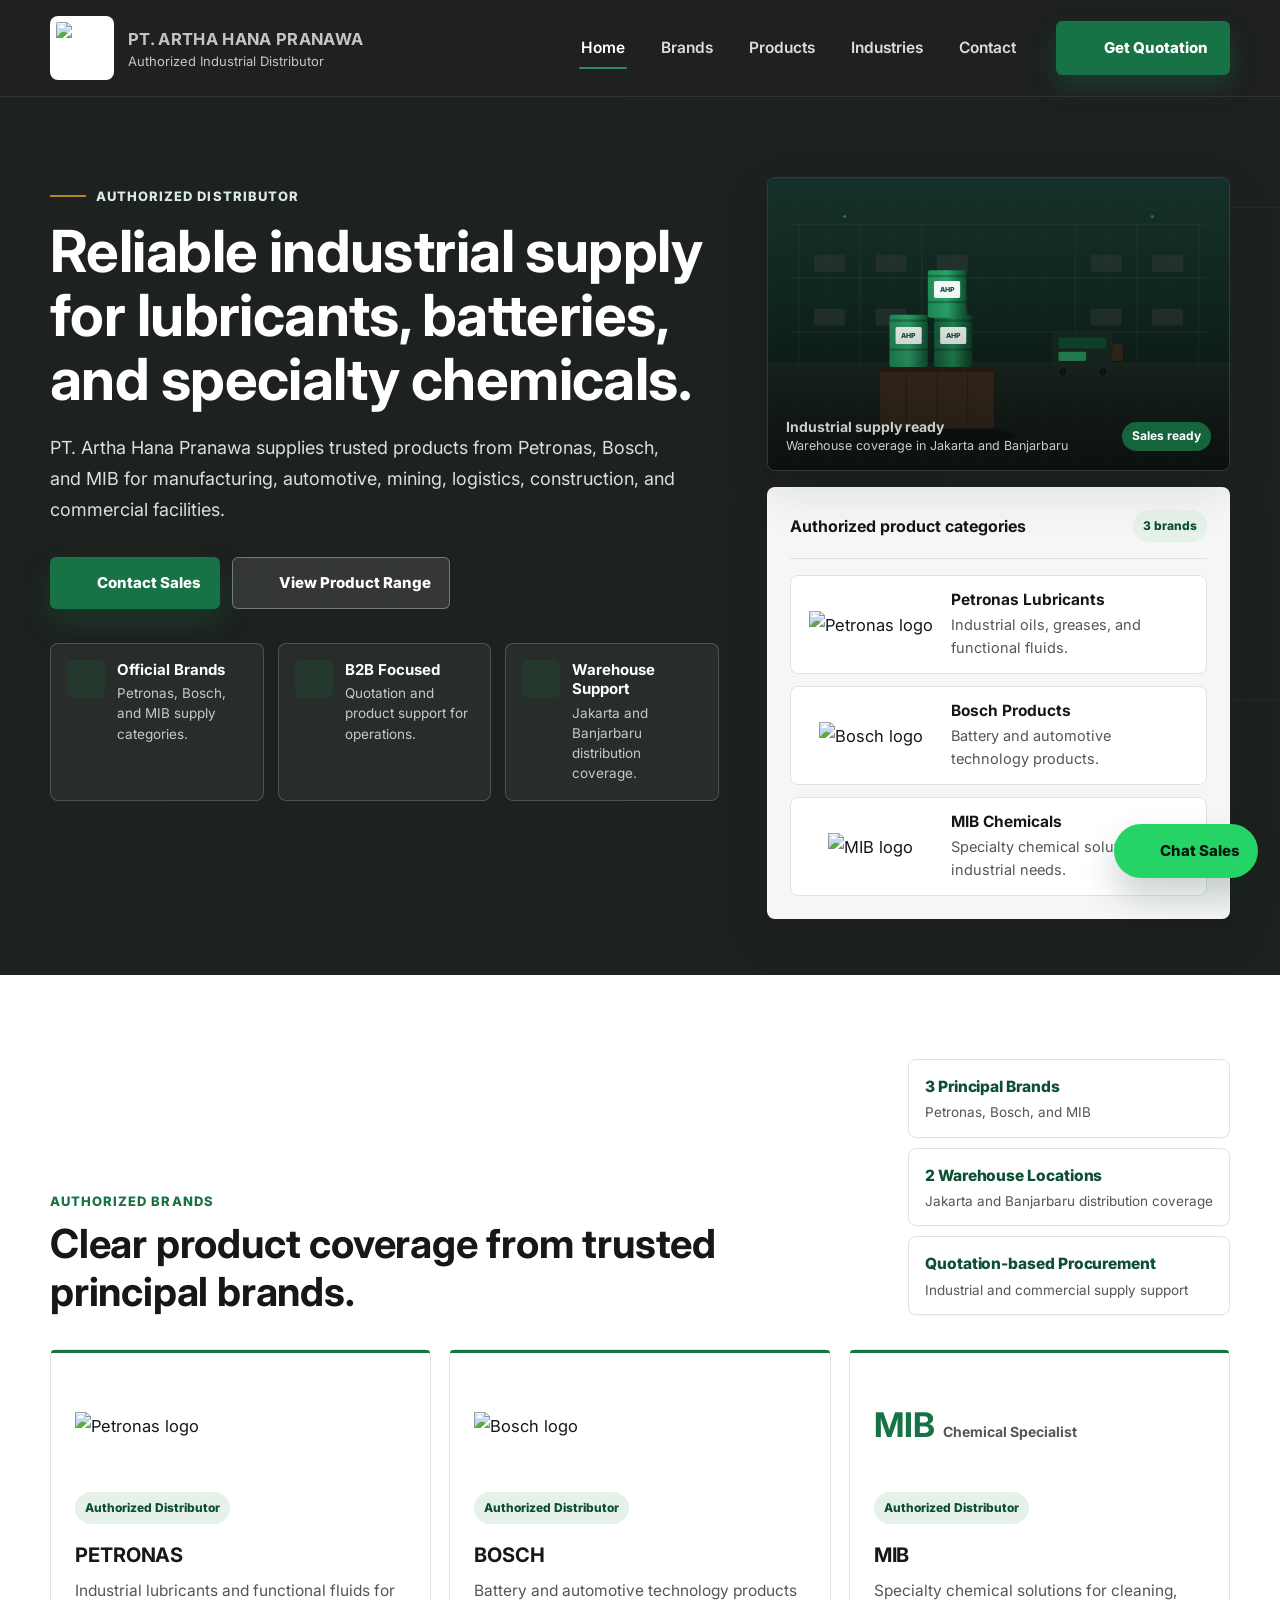
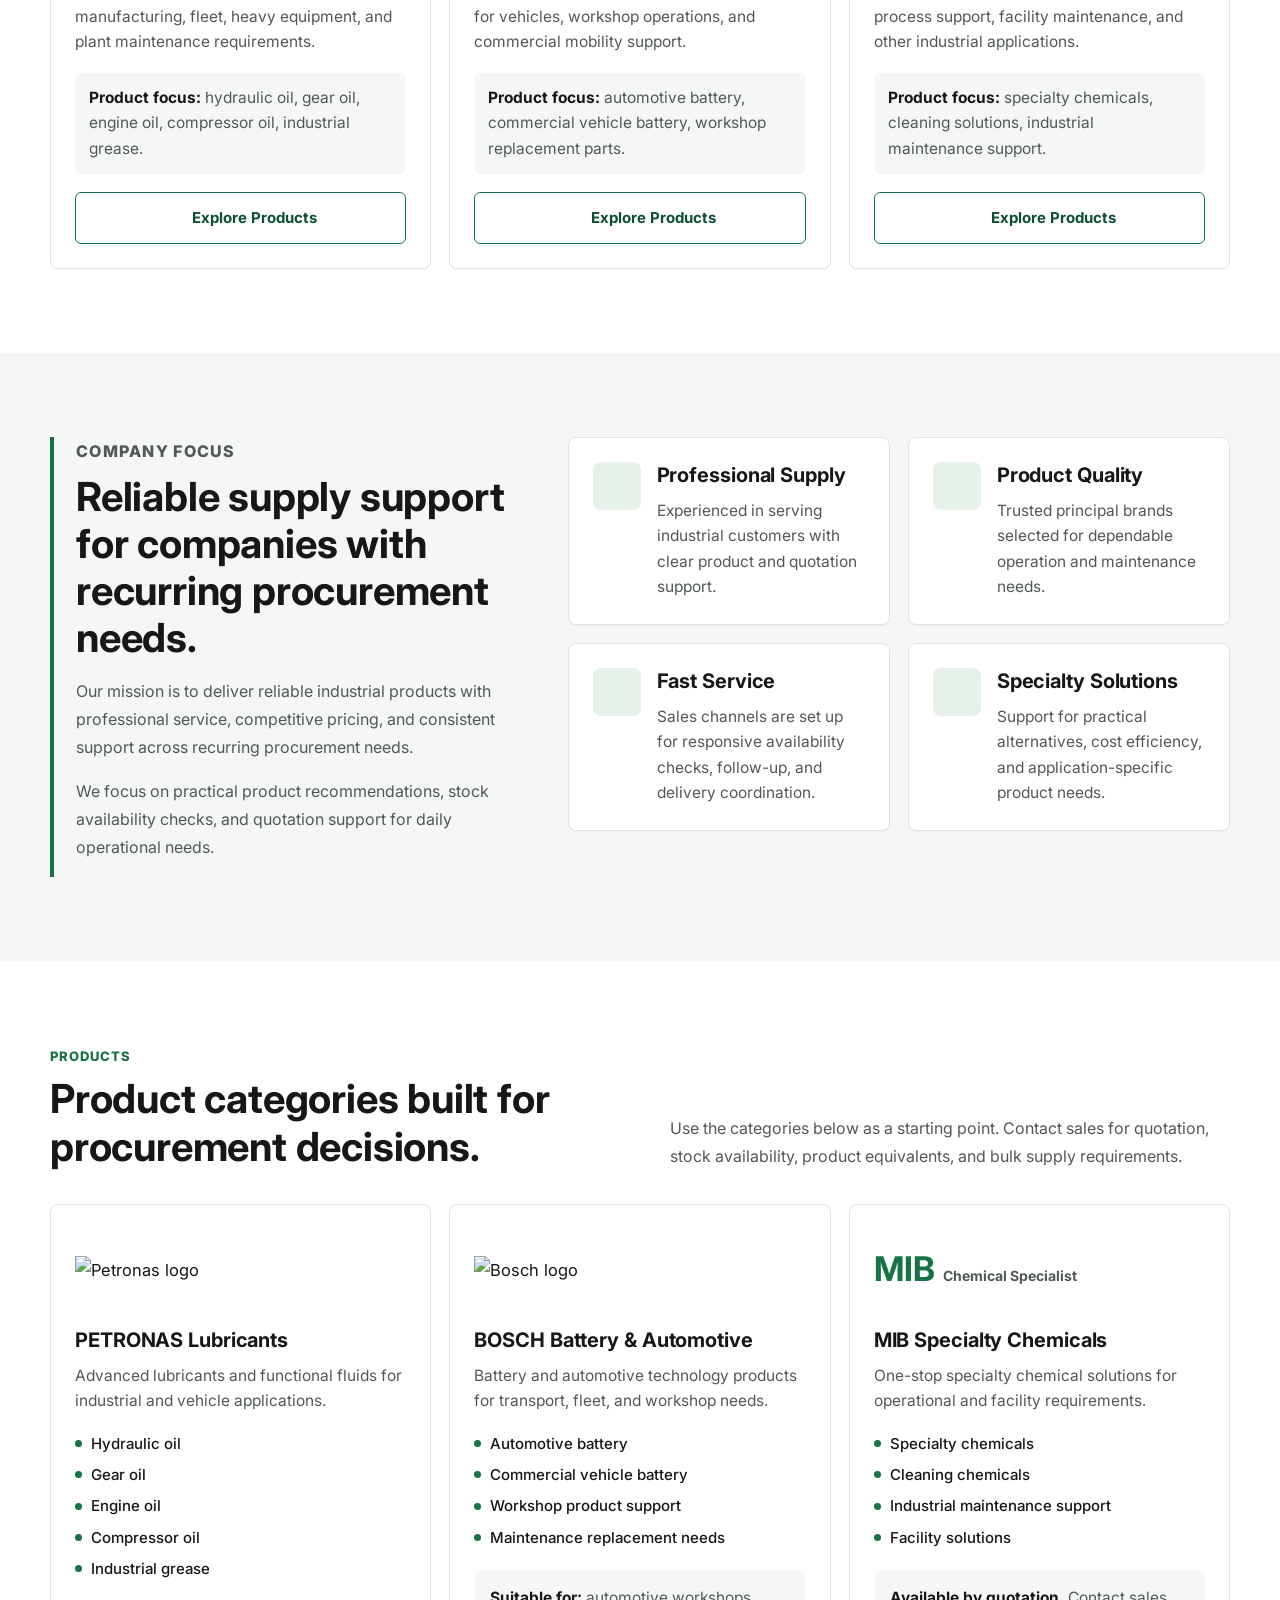
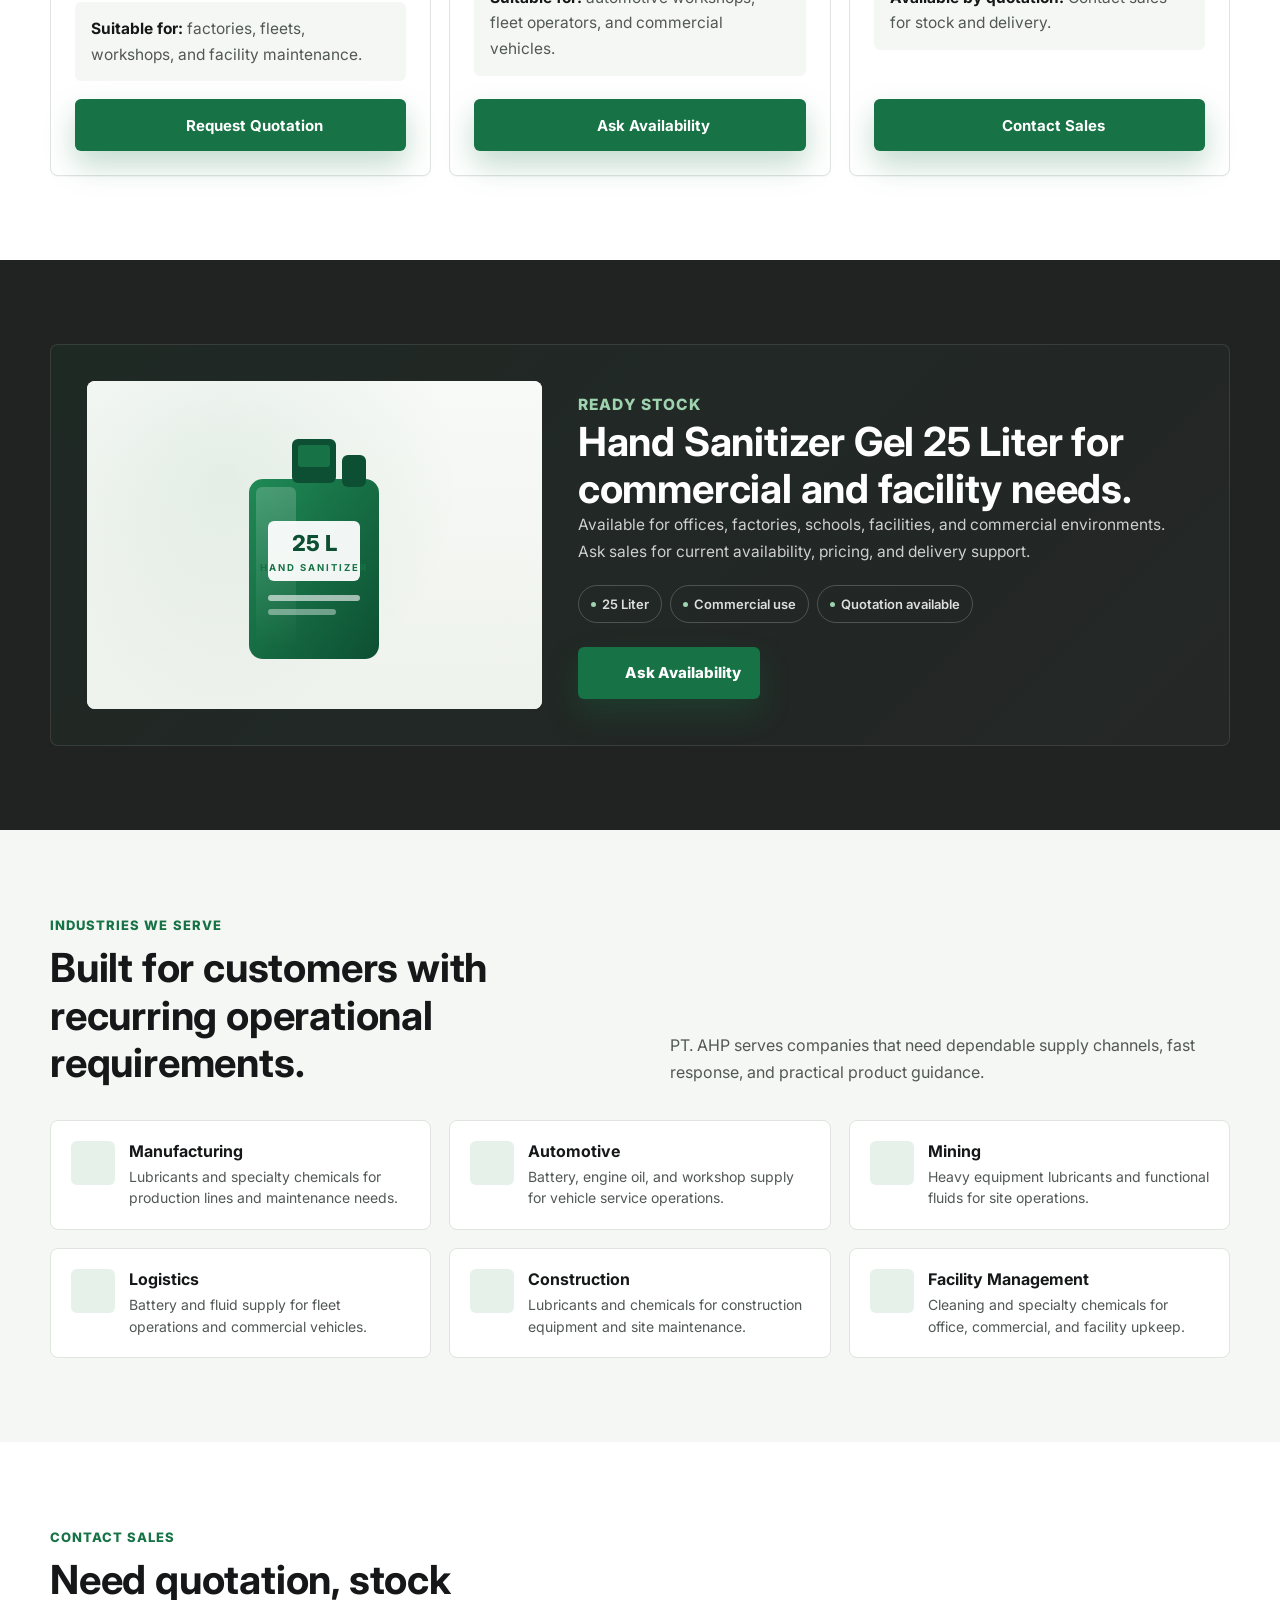
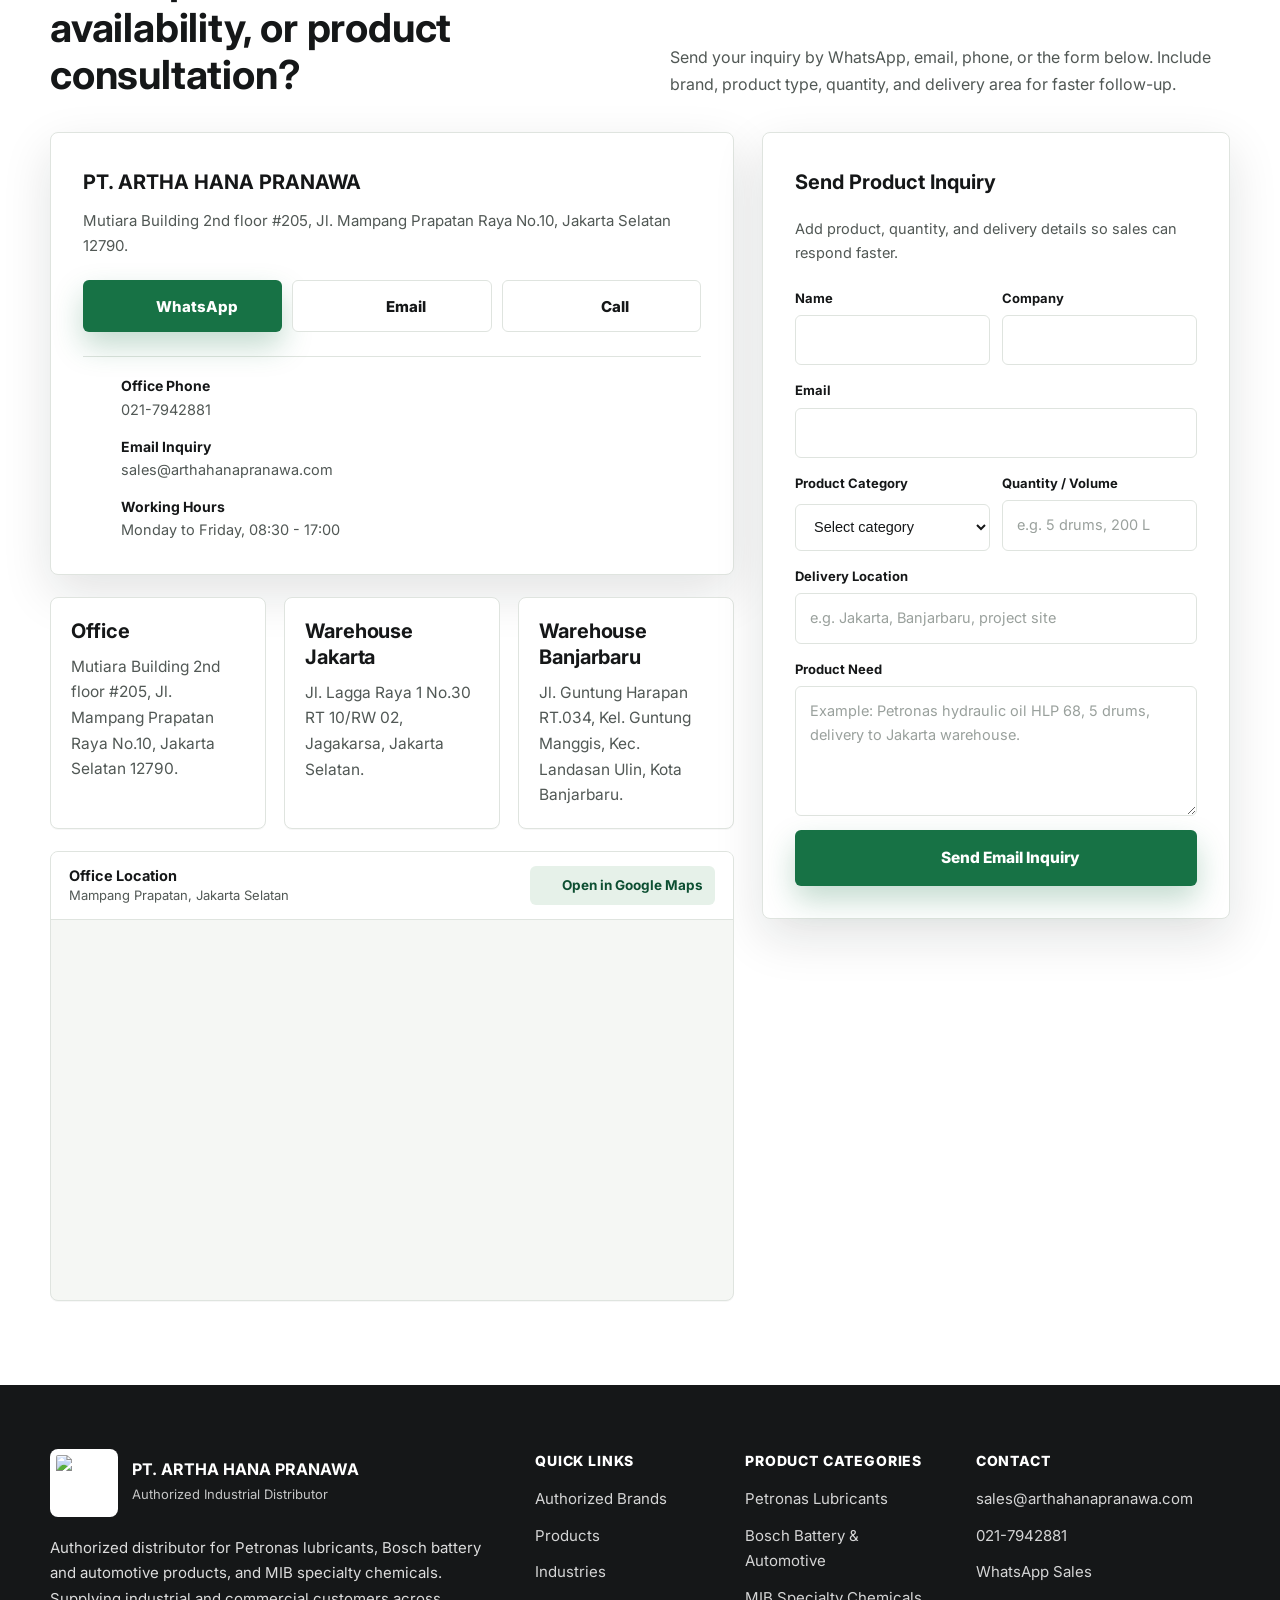
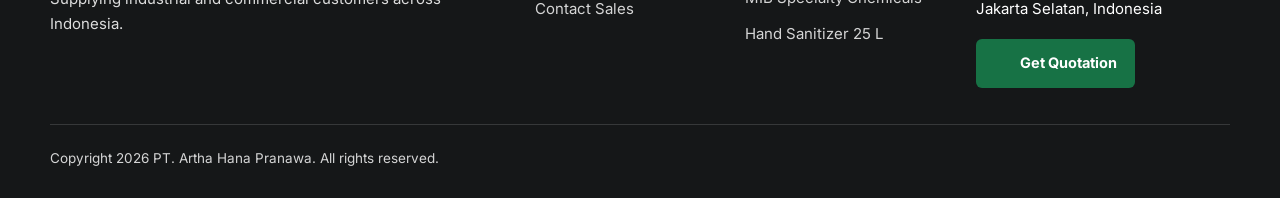
==== commit 4a067346: "style(brands): remove redundant copy and adjust stat cards spacing - Remove redundant product covera" ====
--- a/index.html
+++ b/index.html
@@ -612,7 +612,7 @@
         .stat-cards {
             display: grid;
             gap: 10px;
-            margin: 18px 0 0;
+            margin: 0;
             padding: 0;
             list-style: none;
         }
@@ -1803,10 +1803,6 @@
                         <h2 id="brands-title">Clear product coverage from trusted principal brands.</h2>
                     </div>
                     <div class="section-side">
-                        <p class="section-copy">
-                            Brand logos are supported with product context so buyers can quickly understand what PT.
-                            AHP supplies and which team to contact.
-                        </p>
                         <ul class="stat-cards" aria-label="Quick facts">
                             <li class="stat-card">
                                 <strong>3 Principal Brands</strong>
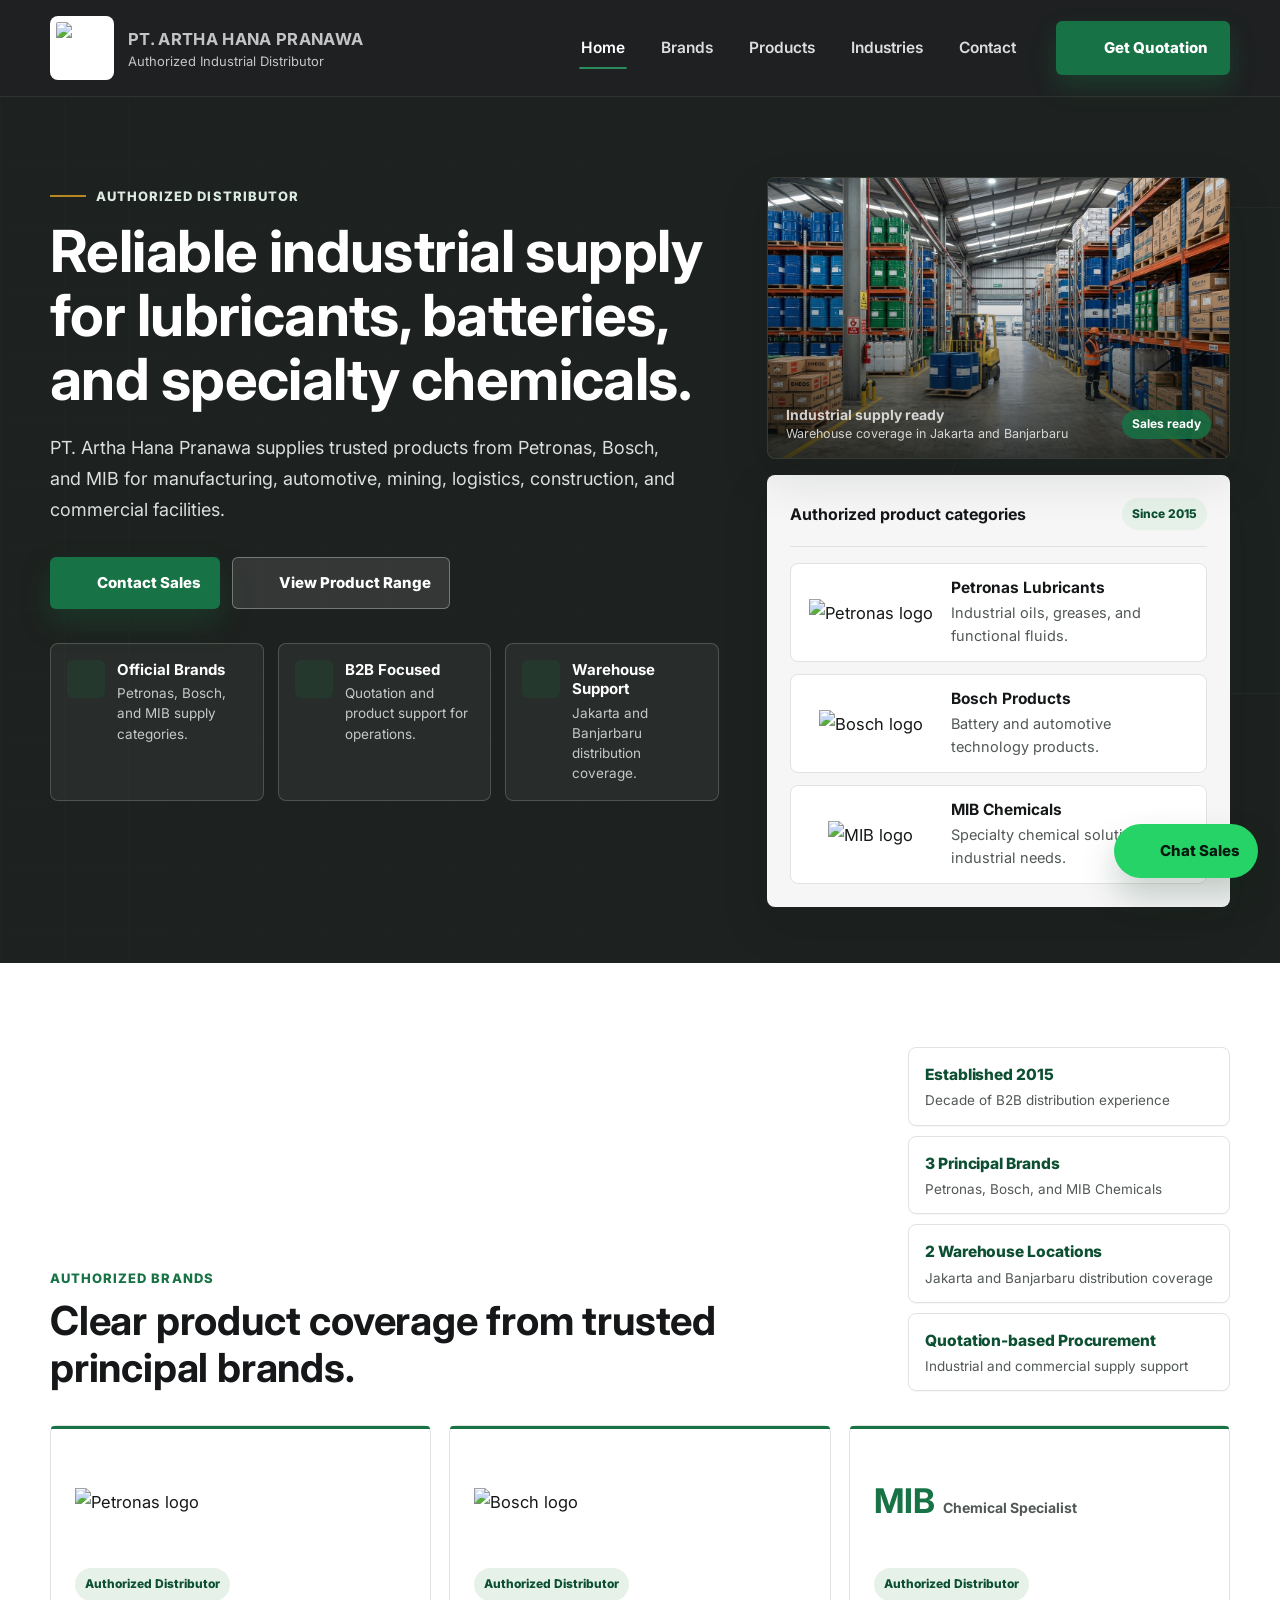
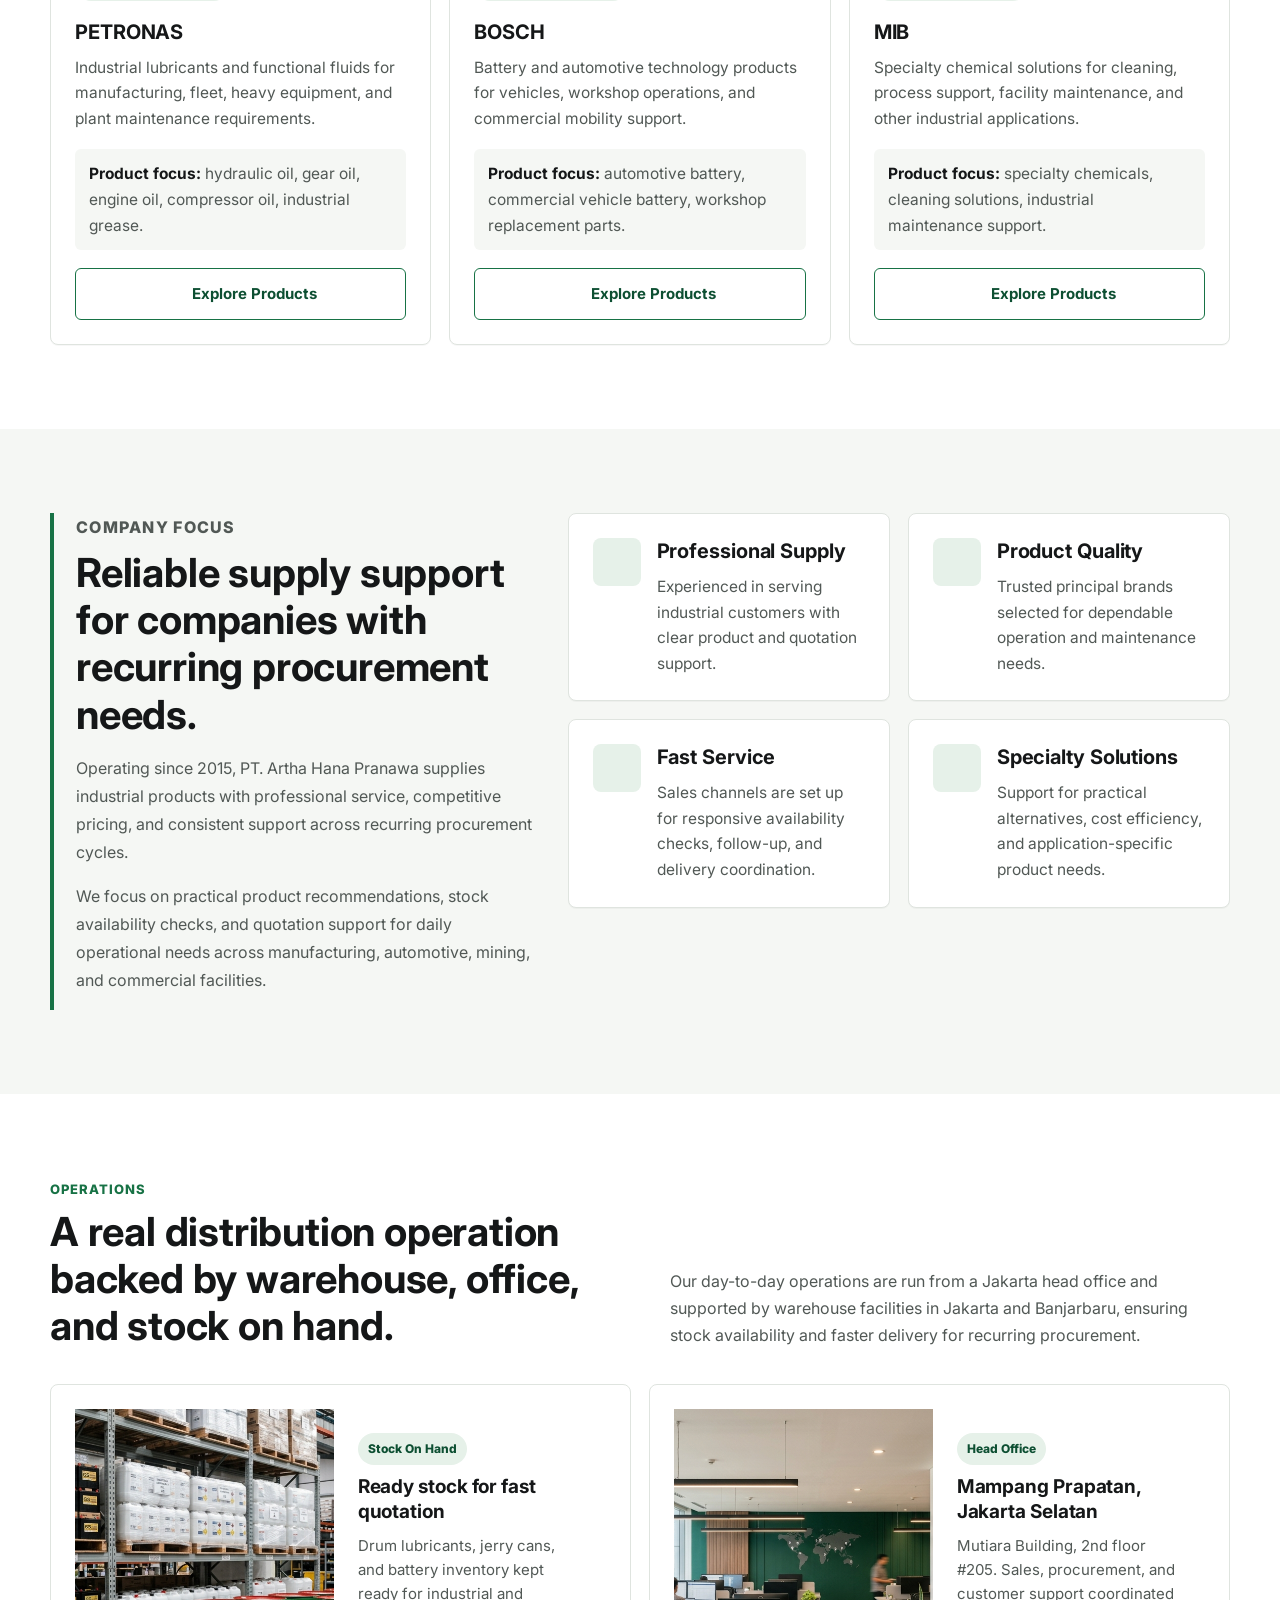
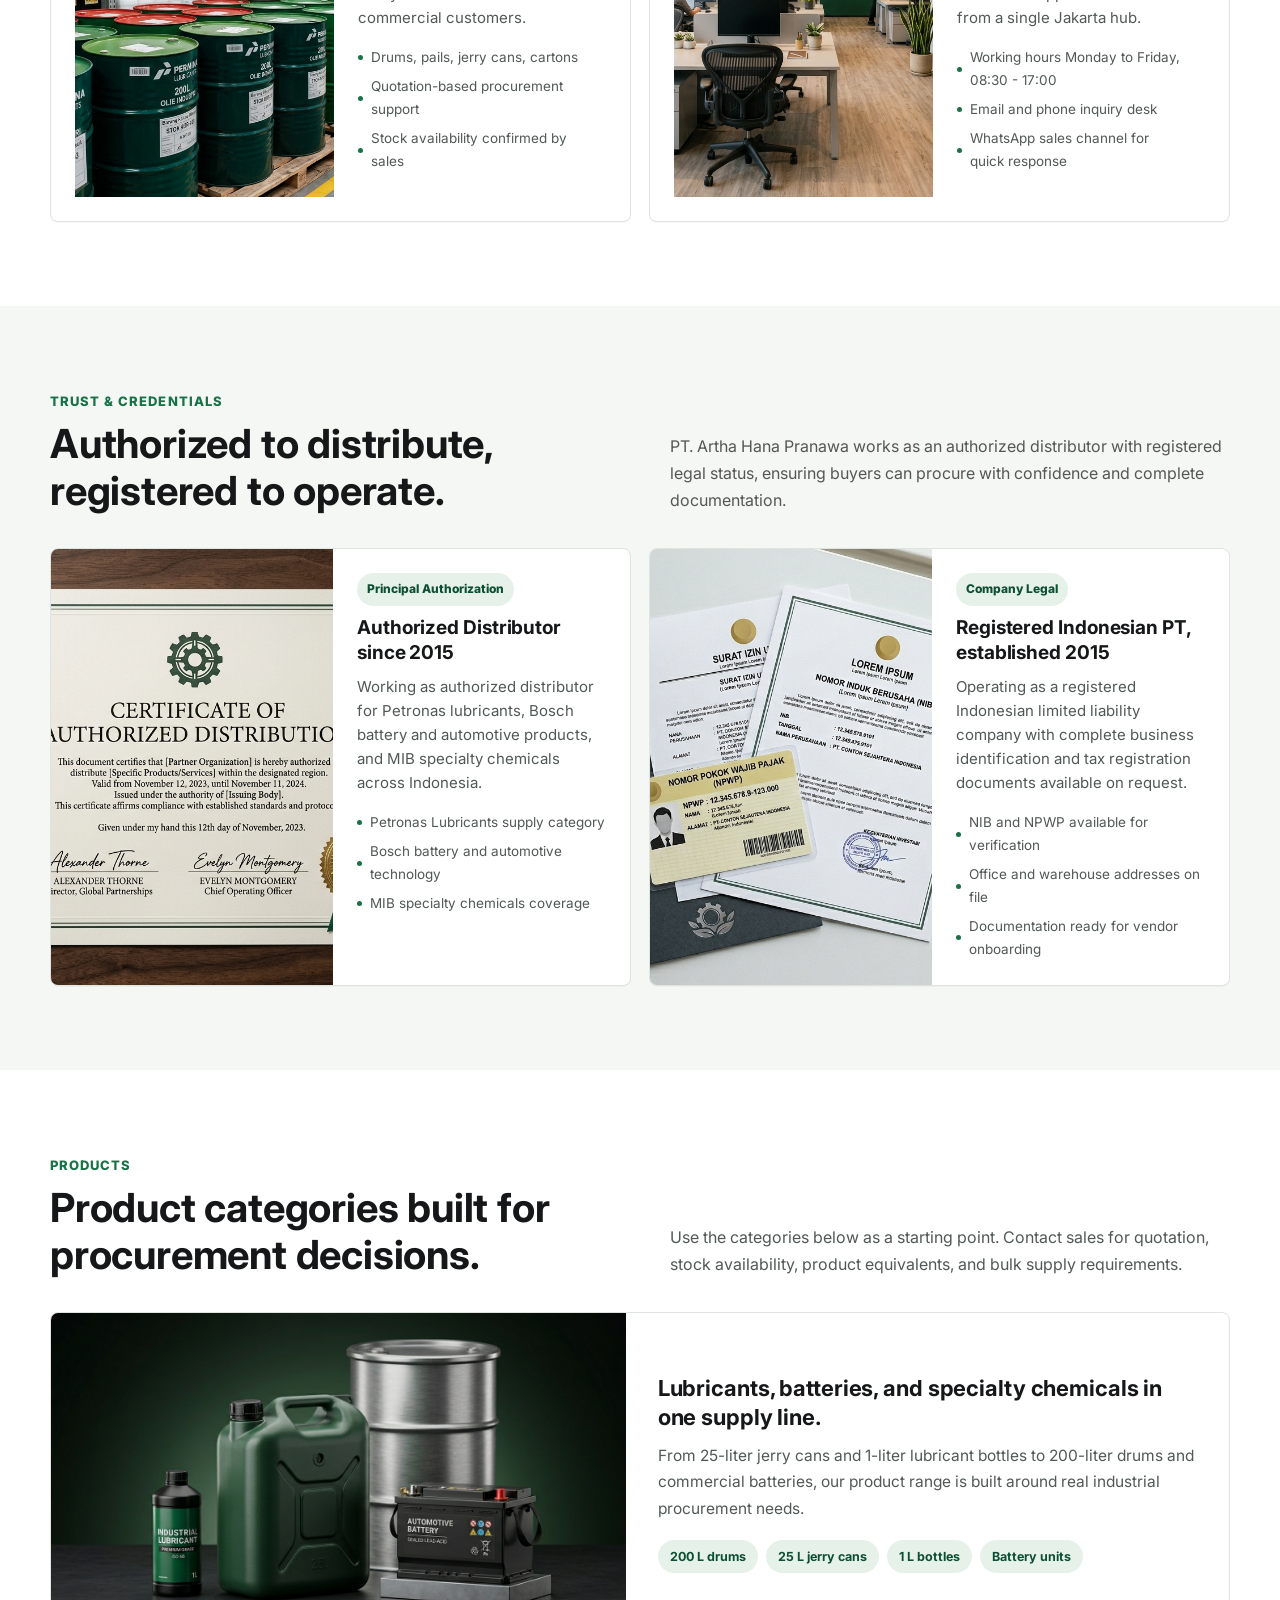
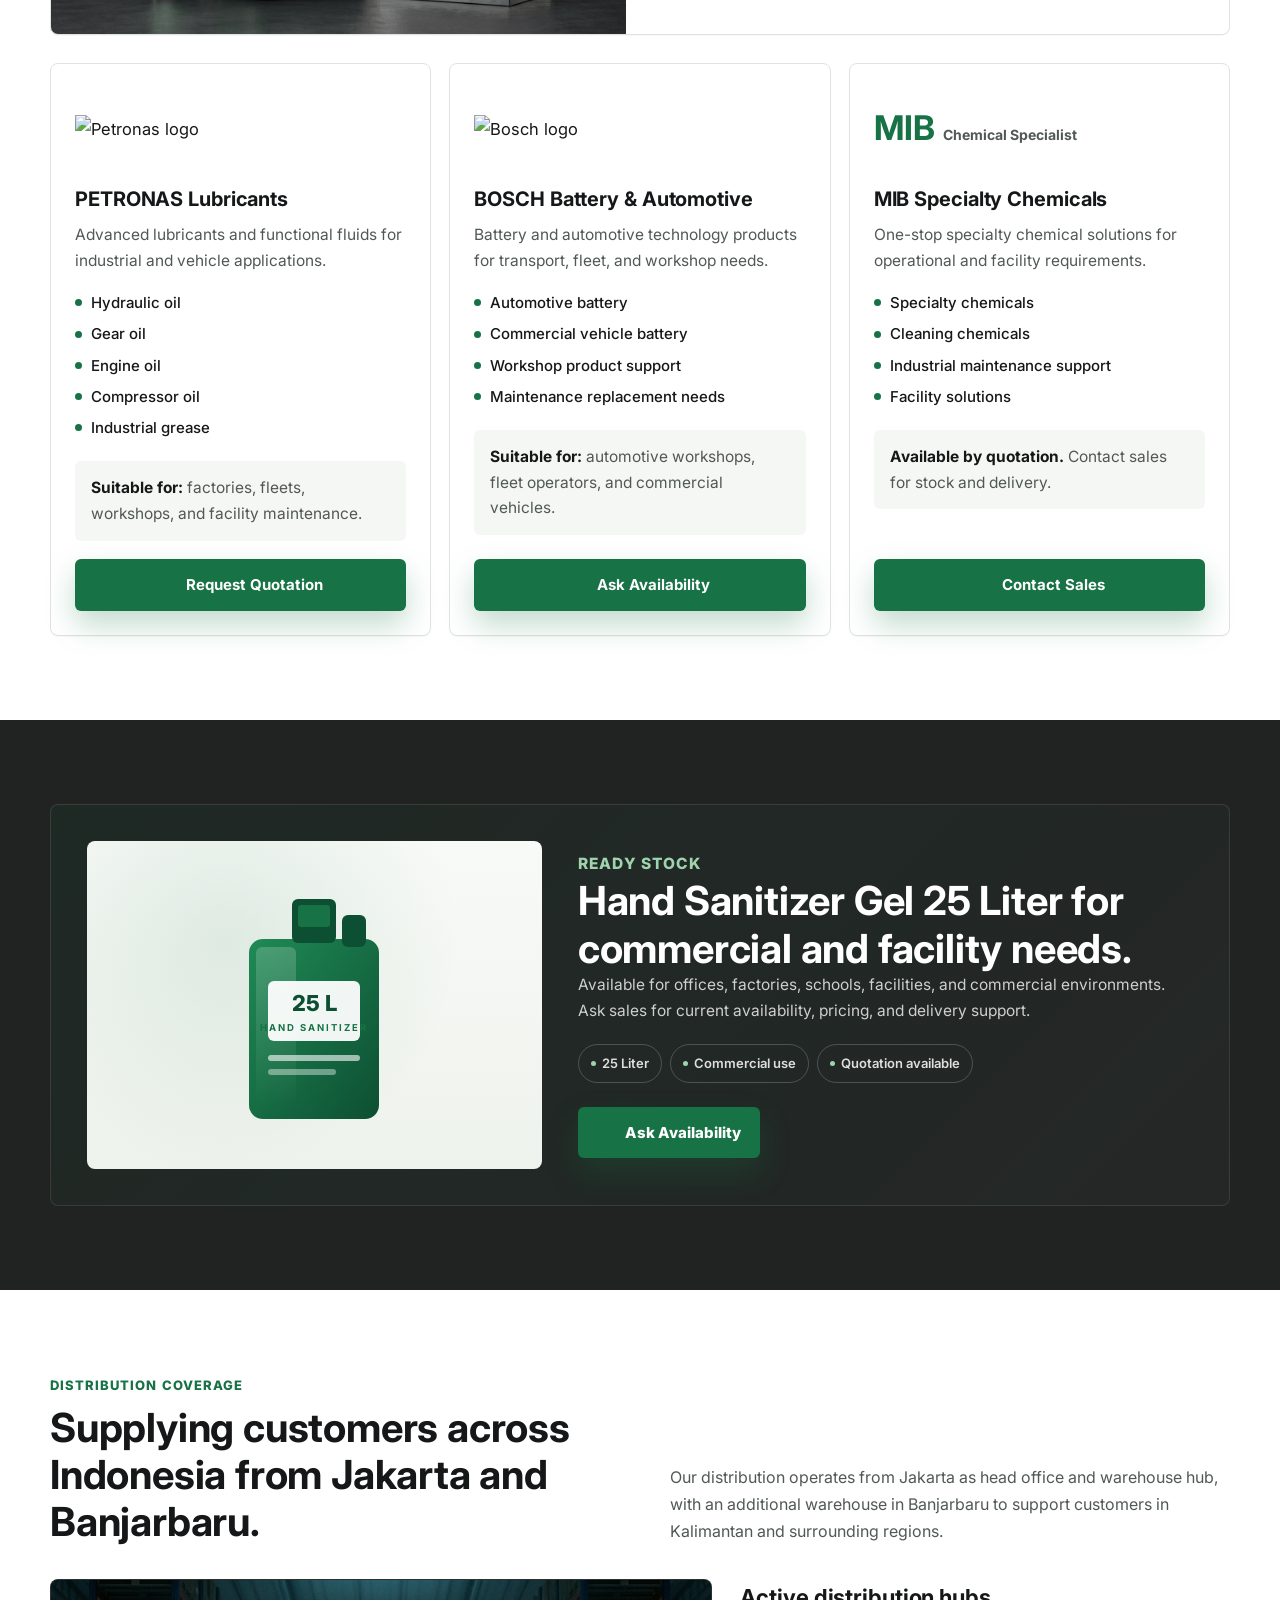
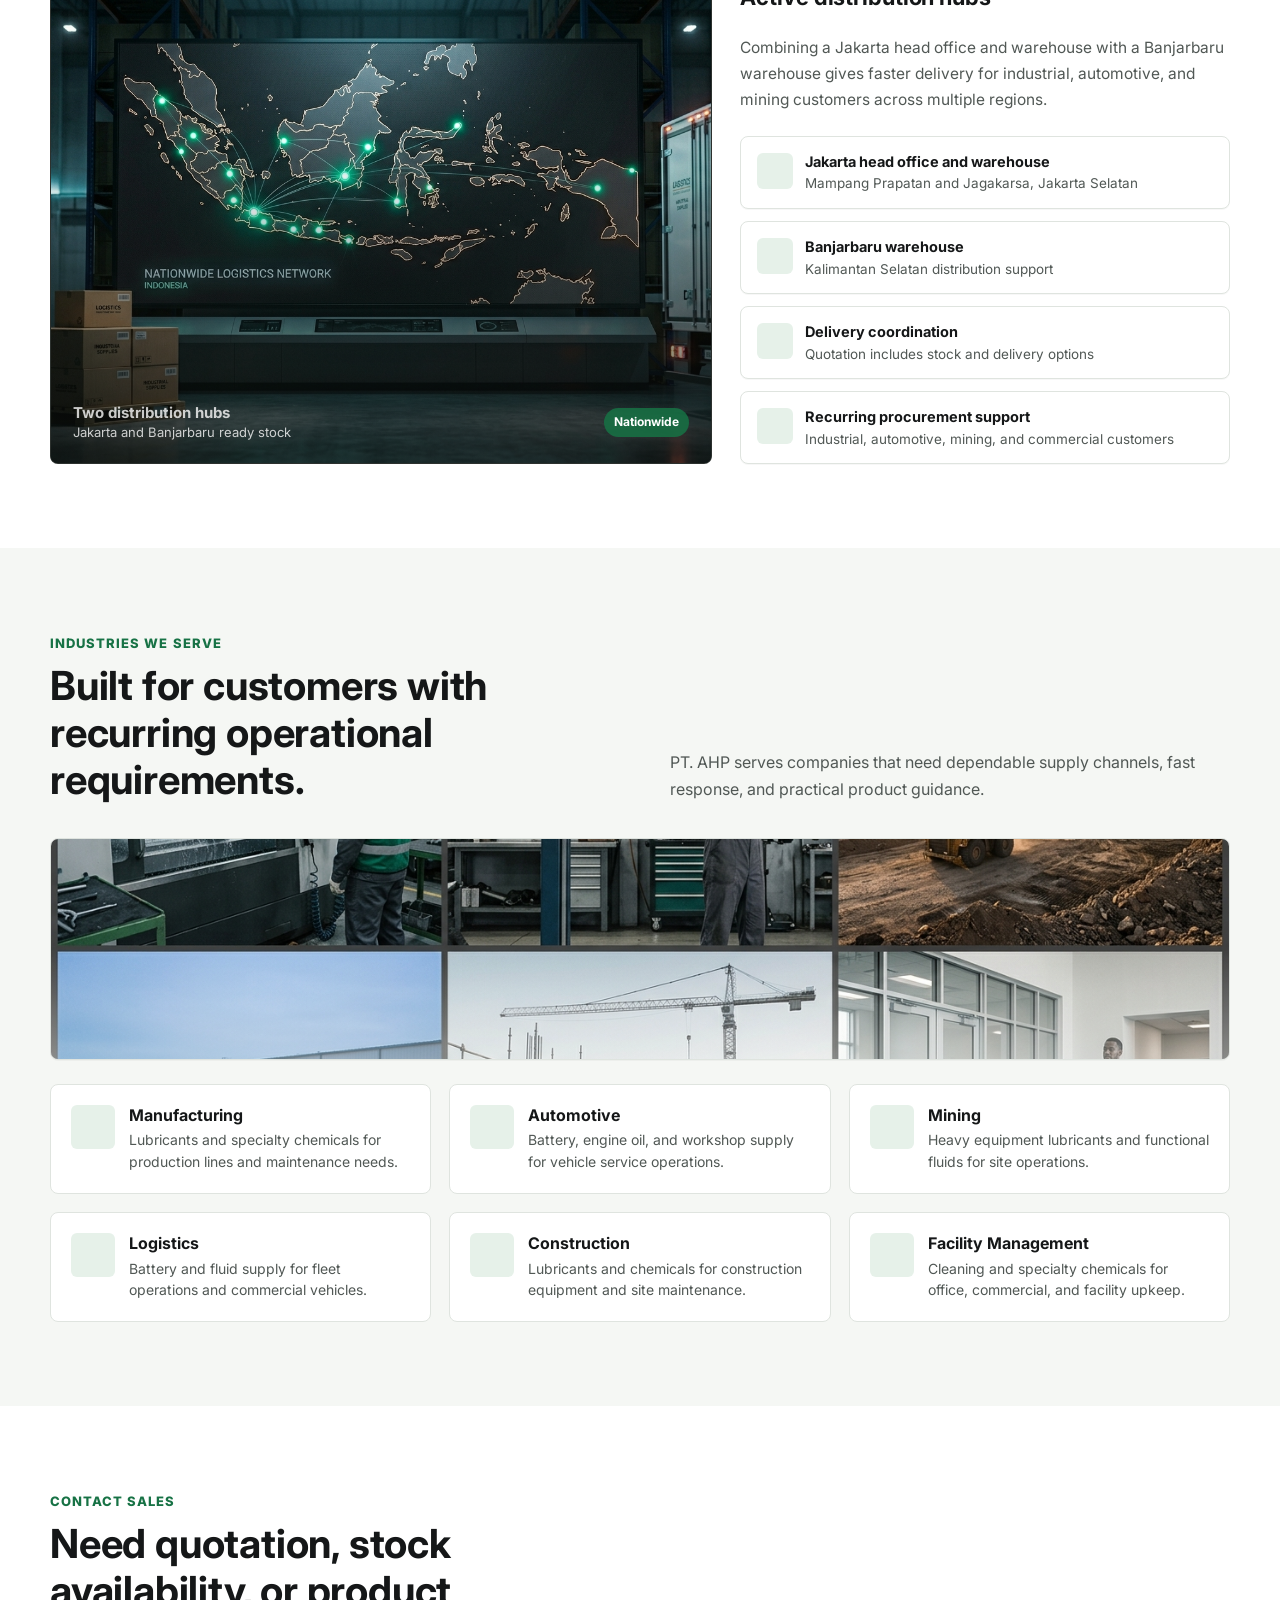
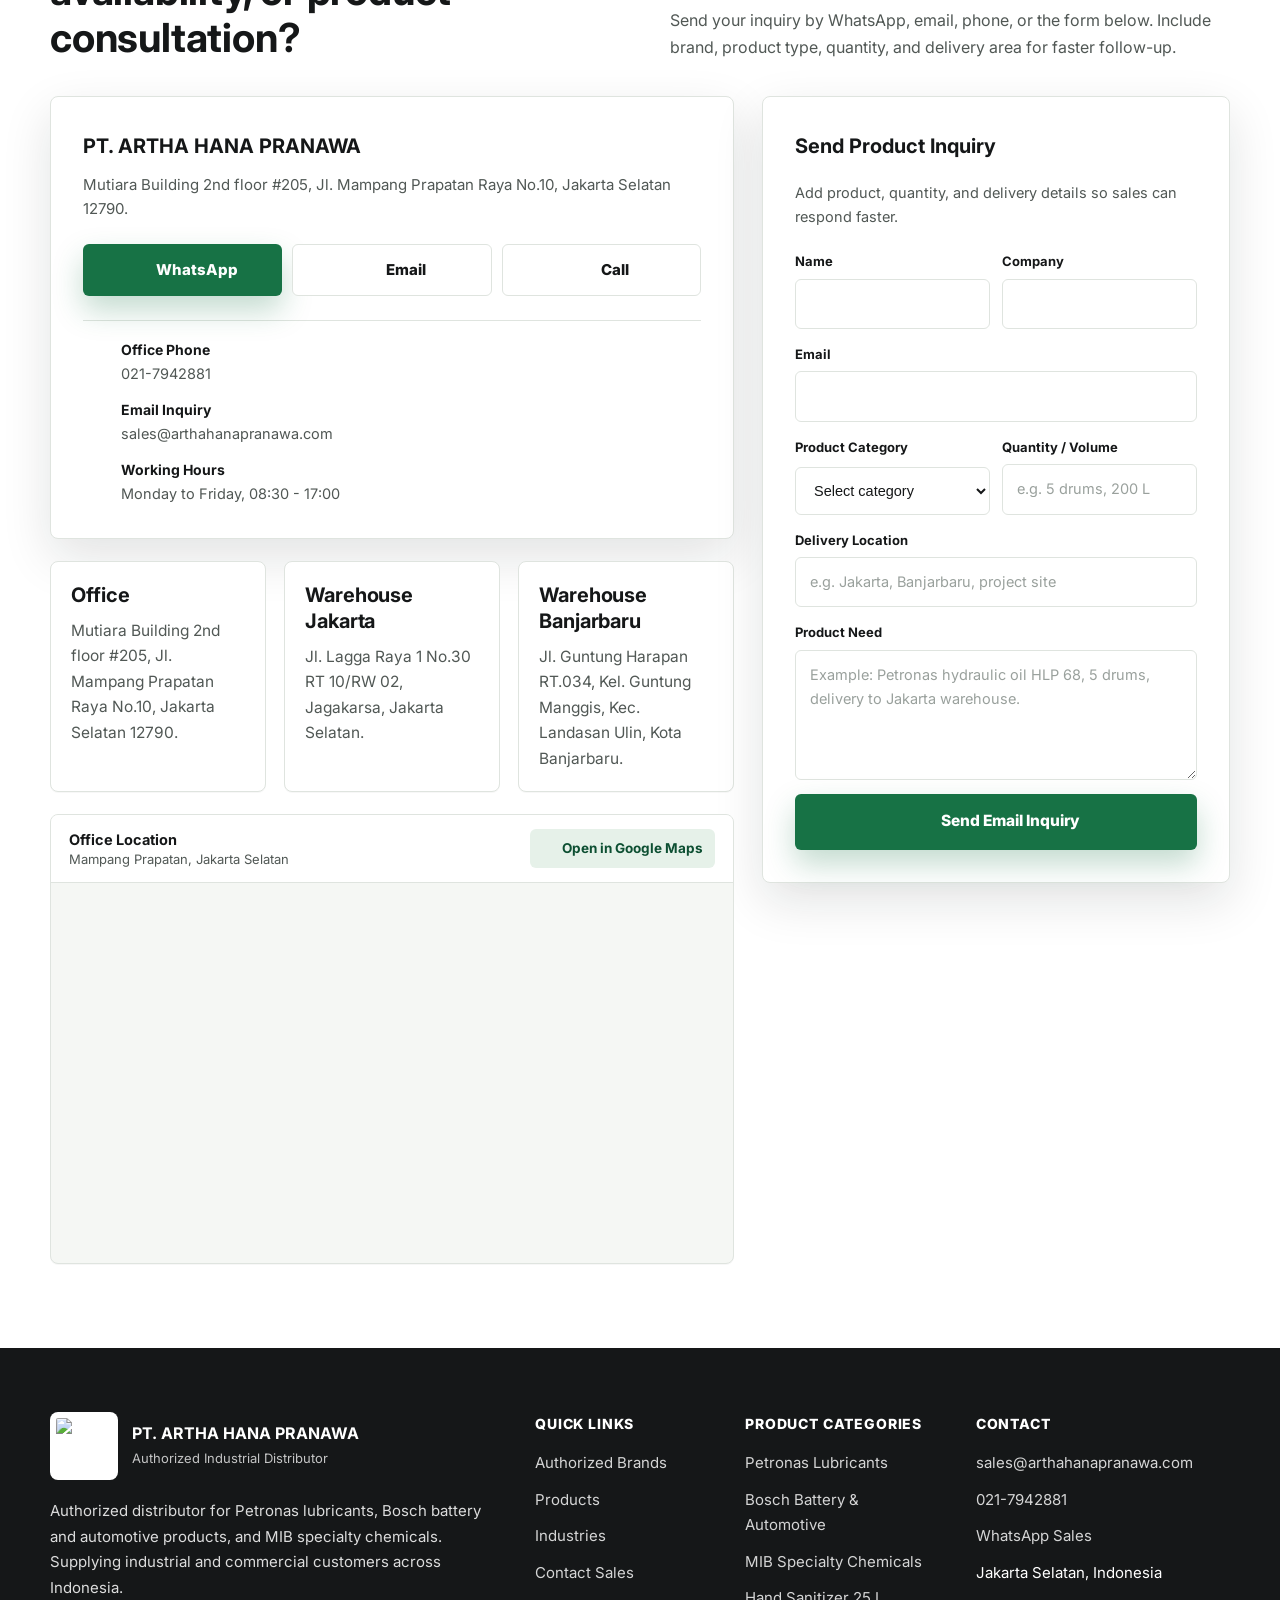
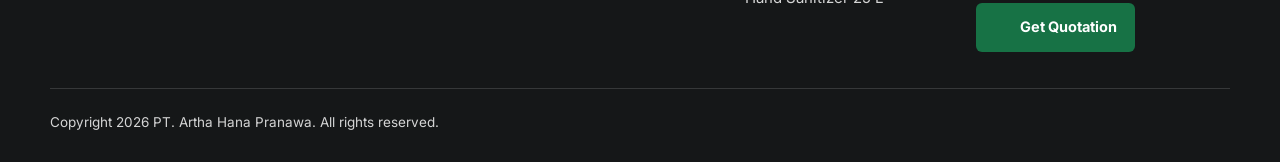
==== commit 00272809: "feat(styles): add stylesheet and JavaScript with form handling - Add comprehensive CSS stylesheet wi" ====
--- a/index.html
+++ b/index.html
@@ -24,1556 +24,7 @@
     <link rel="preconnect" href="https://fonts.gstatic.com" crossorigin>
     <link href="https://fonts.googleapis.com/css2?family=Inter:wght@400;500;600;700;800&amp;display=swap"
         rel="stylesheet">
-    <style>
-        :root {
-            --ink: #151718;
-            --muted: #515855;
-            --line: #dfe4df;
-            --surface: #ffffff;
-            --soft: #f5f7f4;
-            --soft-green: #e6f1e9;
-            --green: #177245;
-            --green-dark: #0d4f32;
-            --green-soft: #2a8b5c;
-            --amber: #b98721;
-            --charcoal: #202322;
-            --radius: 8px;
-            --shadow: 0 18px 50px rgba(20, 25, 23, 0.12);
-            --container: 1180px;
-        }
-
-        * {
-            box-sizing: border-box;
-        }
-
-        html {
-            scroll-behavior: smooth;
-        }
-
-        body {
-            margin: 0;
-            color: var(--ink);
-            background: var(--surface);
-            font-family: Inter, Arial, Helvetica, sans-serif;
-            font-size: 16.5px;
-            line-height: 1.7;
-            letter-spacing: 0;
-            overflow-x: hidden;
-        }
-
-        img {
-            display: block;
-            max-width: 100%;
-        }
-
-        a {
-            color: inherit;
-            text-decoration: none;
-        }
-
-        button,
-        input,
-        textarea {
-            font: inherit;
-        }
-
-        .container {
-            width: calc(100% - 40px);
-            max-width: var(--container);
-            margin: 0 auto;
-        }
-
-        .site-header {
-            position: sticky;
-            top: 0;
-            z-index: 20;
-            background: rgba(21, 23, 24, 0.96);
-            color: #ffffff;
-            border-bottom: 1px solid rgba(255, 255, 255, 0.08);
-            backdrop-filter: blur(14px);
-        }
-
-        .nav {
-            min-height: 96px;
-            display: flex;
-            align-items: center;
-            justify-content: space-between;
-            gap: 24px;
-        }
-
-        .brand {
-            display: flex;
-            align-items: center;
-            gap: 14px;
-            min-width: 280px;
-        }
-
-        .brand img {
-            width: 64px;
-            height: 64px;
-            object-fit: contain;
-            background: #ffffff;
-            border-radius: 8px;
-            padding: 6px;
-        }
-
-        .brand strong {
-            display: block;
-            font-size: 16.5px;
-            line-height: 1.2;
-            letter-spacing: 0.02em;
-        }
-
-        .brand span {
-            display: block;
-            margin-top: 4px;
-            color: rgba(255, 255, 255, 0.74);
-            font-size: 13px;
-            line-height: 1.3;
-        }
-
-        .nav-links {
-            display: flex;
-            align-items: center;
-            justify-content: flex-end;
-            gap: 4px;
-            margin-left: auto;
-        }
-
-        .nav-links a {
-            position: relative;
-            border-radius: 6px;
-            color: rgba(255, 255, 255, 0.85);
-            font-size: 15.5px;
-            font-weight: 600;
-            padding: 12px 16px;
-            transition: background 160ms ease, color 160ms ease;
-        }
-
-        .nav-links a:hover,
-        .nav-links a:focus-visible {
-            background: rgba(255, 255, 255, 0.08);
-            color: #ffffff;
-        }
-
-        .nav-links a.is-active {
-            color: #ffffff;
-        }
-
-        .nav-links a.is-active::after {
-            content: "";
-            position: absolute;
-            left: 14px;
-            right: 14px;
-            bottom: 4px;
-            height: 2px;
-            background: var(--green-soft);
-            border-radius: 2px;
-        }
-
-        .nav-cta {
-            display: inline-flex;
-            align-items: center;
-            justify-content: center;
-            gap: 8px;
-            min-height: 52px;
-            border-radius: 6px;
-            background: var(--green);
-            color: #ffffff;
-            font-size: 15px;
-            font-weight: 800;
-            padding: 14px 22px;
-            white-space: nowrap;
-            box-shadow: 0 12px 24px rgba(23, 114, 69, 0.32);
-            transition: background 160ms ease, transform 160ms ease;
-        }
-
-        .nav-cta:hover,
-        .nav-cta:focus-visible {
-            background: var(--green-dark);
-            transform: translateY(-1px);
-        }
-
-        .icon {
-            width: 18px;
-            height: 18px;
-            flex: 0 0 auto;
-            stroke-width: 2;
-        }
-
-        .hero {
-            position: relative;
-            overflow: hidden;
-            background: #1d211f;
-            color: #ffffff;
-            min-height: calc(100vh - 96px);
-            display: flex;
-            align-items: center;
-            padding: 80px 0 56px;
-        }
-
-        .hero::before {
-            content: "";
-            position: absolute;
-            inset: 0;
-            background:
-                linear-gradient(rgba(255, 255, 255, 0.045) 1px, transparent 1px),
-                linear-gradient(90deg, rgba(255, 255, 255, 0.045) 1px, transparent 1px);
-            background-size: 64px 64px;
-            mask-image: linear-gradient(90deg, rgba(0, 0, 0, 0.6), transparent 78%);
-            opacity: 0.38;
-        }
-
-        .hero::after {
-            content: "";
-            position: absolute;
-            top: 110px;
-            right: -240px;
-            width: min(560px, 46vw);
-            height: 56%;
-            border: 1px solid rgba(255, 255, 255, 0.05);
-            background: rgba(23, 114, 69, 0.04);
-            transform: skewX(-16deg);
-            opacity: 0.6;
-            pointer-events: none;
-        }
-
-        .hero .container {
-            position: relative;
-            z-index: 1;
-        }
-
-        .hero-grid {
-            display: grid;
-            grid-template-columns: minmax(0, 1.04fr) minmax(360px, 0.72fr);
-            gap: 48px;
-            align-items: start;
-        }
-
-        .eyebrow {
-            display: inline-flex;
-            align-items: center;
-            gap: 10px;
-            color: #dcebe1;
-            font-size: 13px;
-            font-weight: 800;
-            letter-spacing: 0.08em;
-            text-transform: uppercase;
-        }
-
-        .eyebrow::before {
-            content: "";
-            width: 36px;
-            height: 2px;
-            background: var(--amber);
-        }
-
-        h1,
-        h2,
-        h3,
-        p {
-            margin-top: 0;
-        }
-
-        h1 {
-            max-width: 880px;
-            margin-bottom: 22px;
-            font-size: clamp(36px, 4.6vw, 58px);
-            line-height: 1.1;
-            font-weight: 700;
-            letter-spacing: -0.01em;
-        }
-
-        .hero-lead {
-            max-width: 640px;
-            margin-bottom: 32px;
-            color: rgba(255, 255, 255, 0.85);
-            font-size: clamp(16px, 1.5vw, 18px);
-            line-height: 1.7;
-        }
-
-        .actions {
-            display: flex;
-            flex-wrap: wrap;
-            gap: 12px;
-            margin-bottom: 34px;
-        }
-
-        .button {
-            display: inline-flex;
-            align-items: center;
-            justify-content: center;
-            gap: 10px;
-            max-width: 100%;
-            min-height: 48px;
-            border: 1px solid transparent;
-            border-radius: 6px;
-            cursor: pointer;
-            font-size: 15px;
-            font-weight: 800;
-            padding: 12px 18px;
-            text-align: center;
-            transition: transform 160ms ease, box-shadow 160ms ease, background 160ms ease, border 160ms ease;
-        }
-
-        .button:hover,
-        .button:focus-visible {
-            transform: translateY(-1px);
-        }
-
-        .button-primary {
-            background: var(--green);
-            color: #ffffff;
-            box-shadow: 0 14px 30px rgba(23, 114, 69, 0.26);
-        }
-
-        .button-primary:hover,
-        .button-primary:focus-visible {
-            background: var(--green-dark);
-        }
-
-        .button-secondary {
-            background: rgba(255, 255, 255, 0.1);
-            border-color: rgba(255, 255, 255, 0.32);
-            color: #ffffff;
-        }
-
-        .button-secondary:hover,
-        .button-secondary:focus-visible {
-            background: rgba(255, 255, 255, 0.16);
-        }
-
-        .button-light {
-            background: #ffffff;
-            border-color: var(--line);
-            color: var(--ink);
-        }
-
-        .button-light:hover,
-        .button-light:focus-visible {
-            border-color: var(--green);
-            box-shadow: 0 10px 24px rgba(20, 25, 23, 0.1);
-        }
-
-        .hero-proof {
-            display: grid;
-            grid-template-columns: repeat(3, minmax(0, 1fr));
-            gap: 14px;
-            max-width: 740px;
-        }
-
-        .proof-item {
-            display: grid;
-            grid-template-columns: 38px minmax(0, 1fr);
-            gap: 12px;
-            align-items: start;
-            border: 1px solid rgba(255, 255, 255, 0.18);
-            border-radius: var(--radius);
-            background: rgba(255, 255, 255, 0.05);
-            padding: 16px;
-        }
-
-        .proof-icon {
-            width: 38px;
-            height: 38px;
-            display: grid;
-            place-items: center;
-            border-radius: 6px;
-            background: rgba(23, 114, 69, 0.18);
-            color: #9ed3ae;
-        }
-
-        .proof-icon .icon {
-            width: 20px;
-            height: 20px;
-        }
-
-        .proof-item strong {
-            display: block;
-            margin-bottom: 4px;
-            color: #ffffff;
-            font-size: 15px;
-            line-height: 1.3;
-            font-weight: 700;
-        }
-
-        .proof-item span {
-            display: block;
-            color: rgba(255, 255, 255, 0.74);
-            font-size: 13.5px;
-            line-height: 1.5;
-        }
-
-        .hero-visual {
-            position: relative;
-            display: grid;
-            gap: 16px;
-        }
-
-        .hero-photo {
-            position: relative;
-            overflow: hidden;
-            border-radius: var(--radius);
-            border: 1px solid rgba(255, 255, 255, 0.16);
-            box-shadow: var(--shadow);
-            min-height: 260px;
-            background: #0f1411;
-        }
-
-        .hero-photo svg {
-            display: block;
-            width: 100%;
-            height: 100%;
-        }
-
-        .hero-photo::after {
-            content: "";
-            position: absolute;
-            inset: 0;
-            background: linear-gradient(180deg, rgba(13, 16, 14, 0) 40%, rgba(13, 16, 14, 0.55));
-            pointer-events: none;
-        }
-
-        .hero-photo-caption {
-            position: absolute;
-            left: 18px;
-            right: 18px;
-            bottom: 16px;
-            z-index: 1;
-            display: flex;
-            align-items: center;
-            justify-content: space-between;
-            gap: 12px;
-            color: #ffffff;
-        }
-
-        .hero-photo-caption strong {
-            display: block;
-            font-size: 14px;
-            font-weight: 700;
-            line-height: 1.3;
-        }
-
-        .hero-photo-caption span {
-            display: block;
-            color: rgba(255, 255, 255, 0.78);
-            font-size: 12.5px;
-            line-height: 1.4;
-        }
-
-        .hero-photo-caption .pill {
-            border-radius: 999px;
-            background: rgba(23, 114, 69, 0.85);
-            color: #ffffff;
-            font-size: 12px;
-            font-weight: 700;
-            padding: 6px 10px;
-            white-space: nowrap;
-        }
-
-        .hero-panel {
-            border: 1px solid rgba(255, 255, 255, 0.16);
-            border-radius: var(--radius);
-            background: rgba(255, 255, 255, 0.96);
-            color: var(--ink);
-            box-shadow: var(--shadow);
-            padding: 22px;
-        }
-
-        .hero-panel-title {
-            display: flex;
-            align-items: center;
-            justify-content: space-between;
-            gap: 16px;
-            padding-bottom: 16px;
-            border-bottom: 1px solid var(--line);
-        }
-
-        .hero-panel-title strong {
-            font-size: 16px;
-            line-height: 1.3;
-        }
-
-        .status {
-            border-radius: 999px;
-            background: var(--soft-green);
-            color: var(--green-dark);
-            font-size: 12px;
-            font-weight: 800;
-            padding: 6px 10px;
-            white-space: nowrap;
-        }
-
-        .brand-stack {
-            display: grid;
-            gap: 12px;
-            padding-top: 16px;
-        }
-
-        .brand-row {
-            display: grid;
-            grid-template-columns: 128px minmax(0, 1fr);
-            gap: 16px;
-            align-items: center;
-            border: 1px solid var(--line);
-            border-radius: var(--radius);
-            background: #ffffff;
-            padding: 14px 16px;
-        }
-
-        .brand-logo {
-            min-height: 58px;
-            display: flex;
-            align-items: center;
-            justify-content: center;
-        }
-
-        .brand-logo img {
-            max-height: 46px;
-            width: auto;
-            object-fit: contain;
-        }
-
-        .brand-row p {
-            margin-bottom: 0;
-            color: var(--muted);
-            font-size: 14.5px;
-            line-height: 1.55;
-        }
-
-        .brand-row strong {
-            display: block;
-            margin-bottom: 3px;
-            color: var(--ink);
-            font-size: 15.5px;
-            line-height: 1.35;
-            font-weight: 700;
-        }
-
-        section {
-            padding: 84px 0;
-        }
-
-        .section-soft {
-            background: var(--soft);
-        }
-
-        .section-dark {
-            background: var(--charcoal);
-            color: #ffffff;
-        }
-
-        .section-head {
-            display: flex;
-            align-items: flex-end;
-            justify-content: space-between;
-            gap: 28px;
-            margin-bottom: 34px;
-        }
-
-        .section-kicker {
-            margin-bottom: 8px;
-            color: var(--green);
-            font-size: 13px;
-            font-weight: 800;
-            letter-spacing: 0.08em;
-            text-transform: uppercase;
-        }
-
-        .section-dark .section-kicker {
-            color: #9ed3ae;
-        }
-
-        h2 {
-            max-width: 720px;
-            margin-bottom: 0;
-            font-size: clamp(28px, 3.2vw, 40px);
-            line-height: 1.18;
-            font-weight: 700;
-            letter-spacing: -0.005em;
-        }
-
-        .section-copy {
-            max-width: 560px;
-            margin-bottom: 0;
-            color: var(--muted);
-            font-size: 16px;
-            line-height: 1.7;
-        }
-
-        .section-dark .section-copy {
-            color: rgba(255, 255, 255, 0.78);
-        }
-
-        .section-side {
-            max-width: 360px;
-        }
-
-        .stat-cards {
-            display: grid;
-            gap: 10px;
-            margin: 0;
-            padding: 0;
-            list-style: none;
-        }
-
-        .stat-card {
-            border: 1px solid var(--line);
-            border-radius: var(--radius);
-            background: #ffffff;
-            padding: 14px 16px;
-            box-shadow: 0 1px 0 rgba(20, 25, 23, 0.03);
-        }
-
-        .stat-card strong {
-            display: block;
-            color: var(--green-dark);
-            font-size: 15.5px;
-            font-weight: 800;
-            letter-spacing: -0.005em;
-        }
-
-        .stat-card span {
-            display: block;
-            margin-top: 2px;
-            color: var(--muted);
-            font-size: 13.5px;
-            line-height: 1.5;
-        }
-
-        .section-dark .stat-card {
-            background: rgba(255, 255, 255, 0.05);
-            border-color: rgba(255, 255, 255, 0.14);
-        }
-
-        .section-dark .stat-card strong {
-            color: #9ed3ae;
-        }
-
-        .section-dark .stat-card span {
-            color: rgba(255, 255, 255, 0.72);
-        }
-
-        .brand-cards,
-        .product-grid,
-        .benefit-grid,
-        .industry-grid,
-        .location-grid {
-            display: grid;
-            gap: 18px;
-        }
-
-        .brand-cards {
-            grid-template-columns: repeat(3, minmax(0, 1fr));
-        }
-
-        .card {
-            border: 1px solid var(--line);
-            border-radius: var(--radius);
-            background: #ffffff;
-            padding: 24px;
-            box-shadow: 0 1px 0 rgba(20, 25, 23, 0.03);
-        }
-
-        .brand-card {
-            position: relative;
-            min-height: 100%;
-            display: flex;
-            flex-direction: column;
-            gap: 18px;
-            padding: 28px 24px 24px;
-            transition: transform 200ms ease, box-shadow 200ms ease, border-color 200ms ease;
-        }
-
-        .brand-card::before {
-            content: "";
-            position: absolute;
-            top: 0;
-            left: 0;
-            right: 0;
-            height: 3px;
-            background: var(--green);
-            border-radius: var(--radius) var(--radius) 0 0;
-        }
-
-        .brand-card:hover {
-            transform: translateY(-3px);
-            box-shadow: 0 22px 48px rgba(20, 25, 23, 0.1);
-            border-color: var(--green);
-        }
-
-        .brand-card-logo {
-            min-height: 96px;
-            display: flex;
-            align-items: center;
-        }
-
-        .brand-card-logo img {
-            max-height: 66px;
-            width: auto;
-        }
-
-        .brand-card-focus {
-            margin: 0;
-            padding: 12px 14px;
-            border-radius: 6px;
-            background: var(--soft);
-            color: var(--muted);
-            font-size: 13.5px;
-            line-height: 1.55;
-        }
-
-        .brand-card-focus strong {
-            color: var(--ink);
-            font-weight: 700;
-        }
-
-        .mib-mark {
-            display: inline-flex;
-            align-items: baseline;
-            gap: 8px;
-            color: var(--green);
-            font-weight: 800;
-        }
-
-        .mib-mark strong {
-            font-size: 34px;
-            line-height: 1;
-        }
-
-        .mib-mark span {
-            color: var(--muted);
-            font-size: 14px;
-            font-weight: 700;
-        }
-
-        .tag {
-            display: inline-flex;
-            width: fit-content;
-            border-radius: 999px;
-            background: var(--soft-green);
-            color: var(--green-dark);
-            font-size: 12px;
-            font-weight: 800;
-            padding: 6px 10px;
-        }
-
-        .brand-card h3,
-        .product-card h3,
-        .benefit-card h3,
-        .location-card h3,
-        .promo-content h3 {
-            margin: 0 0 10px;
-            font-size: 20px;
-            line-height: 1.3;
-            font-weight: 700;
-            letter-spacing: -0.005em;
-        }
-
-        .brand-card p,
-        .product-card p,
-        .benefit-card p,
-        .location-card p,
-        .promo-content p {
-            margin-bottom: 0;
-            color: var(--muted);
-            font-size: 15.5px;
-            line-height: 1.65;
-        }
-
-        .brand-card .button,
-        .product-card .button {
-            margin-top: auto;
-            width: 100%;
-            min-height: 52px;
-            font-size: 15px;
-            font-weight: 700;
-        }
-
-        .brand-card .button-light,
-        .product-card .button-light {
-            background: #ffffff;
-            border: 1px solid var(--line);
-            color: var(--ink);
-            font-weight: 700;
-        }
-
-        .brand-card .button-light:hover,
-        .brand-card .button-light:focus-visible,
-        .product-card .button-light:hover,
-        .product-card .button-light:focus-visible {
-            background: var(--soft-green);
-            border-color: var(--green);
-            color: var(--green-dark);
-        }
-
-        .brand-card .button-outline {
-            background: #ffffff;
-            border: 1.5px solid var(--green);
-            color: var(--green-dark);
-        }
-
-        .brand-card .button-outline:hover,
-        .brand-card .button-outline:focus-visible {
-            background: var(--green);
-            color: #ffffff;
-            border-color: var(--green);
-        }
-
-        .about-grid {
-            display: grid;
-            grid-template-columns: minmax(0, 0.85fr) minmax(0, 1.15fr);
-            gap: 28px;
-            align-items: start;
-        }
-
-        .about-statement {
-            border-left: 4px solid var(--green);
-            padding-left: 22px;
-        }
-
-        .about-statement h2 {
-            margin-bottom: 16px;
-        }
-
-        .about-statement p {
-            color: var(--muted);
-            font-size: 16px;
-            line-height: 1.75;
-        }
-
-        .benefit-grid {
-            grid-template-columns: repeat(2, minmax(0, 1fr));
-        }
-
-        .benefit-card {
-            display: grid;
-            grid-template-columns: 48px minmax(0, 1fr);
-            gap: 16px;
-            align-items: start;
-            padding: 24px;
-        }
-
-        .benefit-icon {
-            width: 48px;
-            height: 48px;
-            display: grid;
-            place-items: center;
-            border-radius: 8px;
-            background: var(--soft-green);
-            color: var(--green-dark);
-        }
-
-        .benefit-icon .icon {
-            width: 22px;
-            height: 22px;
-        }
-
-        .product-grid {
-            grid-template-columns: repeat(3, minmax(0, 1fr));
-        }
-
-        .product-card {
-            display: flex;
-            min-height: 100%;
-            flex-direction: column;
-            gap: 18px;
-            padding: 26px 24px 24px;
-            transition: transform 200ms ease, box-shadow 200ms ease, border-color 200ms ease;
-        }
-
-        .product-card:hover {
-            transform: translateY(-3px);
-            box-shadow: 0 22px 48px rgba(20, 25, 23, 0.1);
-            border-color: var(--green);
-        }
-
-        .product-card-logo {
-            min-height: 78px;
-            display: flex;
-            align-items: center;
-        }
-
-        .product-card-logo img {
-            max-height: 56px;
-            width: auto;
-        }
-
-        .product-list {
-            display: grid;
-            gap: 8px;
-            margin: 0;
-            padding: 0;
-            list-style: none;
-        }
-
-        .product-list li {
-            display: flex;
-            align-items: center;
-            gap: 9px;
-            color: var(--ink);
-            font-size: 15px;
-            line-height: 1.55;
-            font-weight: 500;
-        }
-
-        .product-list li::before {
-            content: "";
-            width: 7px;
-            height: 7px;
-            flex: 0 0 auto;
-            border-radius: 999px;
-            background: var(--green);
-        }
-
-        .product-meta {
-            margin: 4px 0 0;
-            padding: 14px 16px;
-            border-radius: 6px;
-            background: var(--soft);
-            color: var(--muted);
-            font-size: 14px;
-            line-height: 1.6;
-        }
-
-        .product-meta strong {
-            color: var(--ink);
-            font-weight: 700;
-        }
-
-        .promo {
-            display: grid;
-            grid-template-columns: minmax(0, 0.85fr) minmax(0, 1.15fr);
-            gap: 36px;
-            align-items: center;
-            border: 1px solid rgba(255, 255, 255, 0.1);
-            border-radius: var(--radius);
-            background: linear-gradient(135deg, rgba(23, 114, 69, 0.08), rgba(255, 255, 255, 0.02));
-            padding: 36px;
-        }
-
-        .promo-image {
-            position: relative;
-            overflow: hidden;
-            border-radius: var(--radius);
-            background: #f5f7f4;
-            display: grid;
-            place-items: center;
-            min-height: 260px;
-            padding: 24px;
-        }
-
-        .promo-image::before {
-            content: "";
-            position: absolute;
-            inset: 0;
-            background:
-                radial-gradient(circle at 30% 30%, rgba(23, 114, 69, 0.08), transparent 60%),
-                linear-gradient(180deg, #f8faf7, #eef2ec);
-        }
-
-        .promo-image img,
-        .promo-image svg {
-            position: relative;
-            width: auto;
-            max-width: 80%;
-            max-height: 280px;
-            aspect-ratio: auto;
-            object-fit: contain;
-        }
-
-        .promo-image img {
-            mix-blend-mode: multiply;
-        }
-
-        .promo-content p {
-            color: rgba(255, 255, 255, 0.78);
-            font-size: 15.5px;
-            line-height: 1.7;
-        }
-
-        .promo-meta {
-            display: flex;
-            flex-wrap: wrap;
-            gap: 8px;
-            margin: 20px 0 24px;
-        }
-
-        .promo-meta span {
-            display: inline-flex;
-            align-items: center;
-            gap: 6px;
-            border: 1px solid rgba(255, 255, 255, 0.2);
-            border-radius: 999px;
-            color: rgba(255, 255, 255, 0.85);
-            font-size: 13px;
-            font-weight: 600;
-            padding: 7px 12px;
-        }
-
-        .promo-meta span::before {
-            content: "";
-            width: 5px;
-            height: 5px;
-            border-radius: 999px;
-            background: #9ed3ae;
-        }
-
-        .industry-grid {
-            grid-template-columns: repeat(3, minmax(0, 1fr));
-        }
-
-        .industry-item {
-            display: grid;
-            grid-template-columns: 44px minmax(0, 1fr);
-            gap: 14px;
-            align-items: start;
-            border: 1px solid var(--line);
-            border-radius: var(--radius);
-            background: #ffffff;
-            color: var(--ink);
-            padding: 20px;
-            text-align: left;
-        }
-
-        .industry-icon {
-            width: 44px;
-            height: 44px;
-            display: grid;
-            place-items: center;
-            border-radius: 6px;
-            background: var(--soft-green);
-            color: var(--green-dark);
-        }
-
-        .industry-icon .icon {
-            width: 20px;
-            height: 20px;
-        }
-
-        .industry-item strong {
-            display: block;
-            margin-bottom: 4px;
-            font-size: 16px;
-            font-weight: 700;
-            line-height: 1.3;
-        }
-
-        .industry-item p {
-            margin: 0;
-            color: var(--muted);
-            font-size: 14px;
-            line-height: 1.55;
-        }
-
-        .contact-layout {
-            display: grid;
-            grid-template-columns: minmax(0, 0.95fr) minmax(340px, 0.65fr);
-            gap: 28px;
-            align-items: start;
-        }
-
-        .contact-card {
-            border: 1px solid var(--line);
-            border-radius: var(--radius);
-            background: #ffffff;
-            box-shadow: var(--shadow);
-            padding: 32px;
-        }
-
-        .contact-card+.location-grid,
-        .location-grid+.map-frame,
-        .contact-card+.map-frame {
-            margin-top: 22px;
-        }
-
-        .contact-card h3 {
-            margin: 0 0 10px;
-            font-size: 20px;
-            font-weight: 700;
-        }
-
-        .contact-card>p {
-            color: var(--muted);
-            font-size: 15px;
-            line-height: 1.65;
-        }
-
-        .contact-actions {
-            display: grid;
-            grid-template-columns: repeat(3, minmax(0, 1fr));
-            gap: 10px;
-            margin: 22px 0 24px;
-        }
-
-        .contact-actions .button {
-            width: 100%;
-            min-height: 52px;
-            padding-inline: 12px;
-        }
-
-        .contact-list {
-            display: grid;
-            gap: 14px;
-            margin: 0;
-            padding: 18px 0 0;
-            border-top: 1px solid var(--line);
-            list-style: none;
-        }
-
-        .contact-list li {
-            display: grid;
-            grid-template-columns: 26px minmax(0, 1fr);
-            gap: 12px;
-            color: var(--muted);
-            font-size: 14.5px;
-            line-height: 1.55;
-        }
-
-        .contact-list svg {
-            margin-top: 3px;
-            color: var(--green);
-        }
-
-        .contact-list strong {
-            display: block;
-            margin-bottom: 2px;
-            color: var(--ink);
-            font-size: 14px;
-            font-weight: 700;
-        }
-
-        .inquiry-form {
-            display: grid;
-            gap: 14px;
-        }
-
-        .inquiry-form h3 {
-            margin: 0 0 4px;
-            font-size: 20px;
-            font-weight: 700;
-        }
-
-        .inquiry-form>p {
-            margin: 0 0 8px;
-            color: var(--muted);
-            font-size: 14.5px;
-        }
-
-        .field-row {
-            display: grid;
-            grid-template-columns: 1fr 1fr;
-            gap: 12px;
-        }
-
-        .field {
-            display: grid;
-            gap: 6px;
-        }
-
-        .field label {
-            color: var(--ink);
-            font-size: 13px;
-            font-weight: 700;
-        }
-
-        .field input,
-        .field select,
-        .field textarea {
-            width: 100%;
-            border: 1px solid var(--line);
-            border-radius: 6px;
-            background: #ffffff;
-            color: var(--ink);
-            font-size: 14.5px;
-            padding: 12px 14px;
-            outline: none;
-            transition: border 160ms ease, box-shadow 160ms ease;
-        }
-
-        .field input::placeholder,
-        .field textarea::placeholder {
-            color: #9aa19d;
-        }
-
-        .field input:focus,
-        .field select:focus,
-        .field textarea:focus {
-            border-color: var(--green);
-            box-shadow: 0 0 0 3px rgba(23, 114, 69, 0.12);
-        }
-
-        .field textarea {
-            min-height: 130px;
-            resize: vertical;
-        }
-
-        .inquiry-form .button-primary {
-            min-height: 56px;
-            font-size: 15.5px;
-        }
-
-        .location-grid {
-            grid-template-columns: repeat(3, minmax(0, 1fr));
-            margin-top: 22px;
-        }
-
-        .location-card {
-            padding: 20px;
-        }
-
-        .map-frame {
-            position: relative;
-            overflow: hidden;
-            border: 1px solid var(--line);
-            border-radius: var(--radius);
-            background: var(--soft);
-            margin-top: 22px;
-            box-shadow: 0 1px 0 rgba(20, 25, 23, 0.03);
-        }
-
-        .map-frame iframe {
-            display: block;
-            width: 100%;
-            min-height: 380px;
-            border: 0;
-        }
-
-        .map-header {
-            display: flex;
-            align-items: center;
-            justify-content: space-between;
-            gap: 12px;
-            padding: 14px 18px;
-            border-bottom: 1px solid var(--line);
-            background: #ffffff;
-        }
-
-        .map-header strong {
-            display: block;
-            font-size: 14.5px;
-            font-weight: 700;
-            color: var(--ink);
-        }
-
-        .map-header span {
-            display: block;
-            color: var(--muted);
-            font-size: 13px;
-            line-height: 1.4;
-        }
-
-        .map-header a {
-            display: inline-flex;
-            align-items: center;
-            gap: 6px;
-            border-radius: 6px;
-            color: var(--green-dark);
-            font-size: 13.5px;
-            font-weight: 700;
-            padding: 8px 12px;
-            background: var(--soft-green);
-        }
-
-        .map-header a:hover,
-        .map-header a:focus-visible {
-            background: var(--green);
-            color: #ffffff;
-        }
-
-        .map-header a .icon {
-            width: 14px;
-            height: 14px;
-        }
-
-        .site-footer {
-            background: var(--ink);
-            color: #ffffff;
-            padding: 64px 0 28px;
-        }
-
-        .footer-grid {
-            display: grid;
-            grid-template-columns: minmax(0, 1.4fr) minmax(170px, 0.5fr) minmax(190px, 0.6fr) minmax(240px, 0.8fr);
-            gap: 40px;
-            padding-bottom: 36px;
-            border-bottom: 1px solid rgba(255, 255, 255, 0.14);
-        }
-
-        .footer-brand {
-            display: flex;
-            align-items: center;
-            gap: 14px;
-            margin-bottom: 18px;
-        }
-
-        .footer-brand img {
-            width: 68px;
-            height: 68px;
-            object-fit: contain;
-            background: #ffffff;
-            border-radius: 8px;
-            padding: 6px;
-        }
-
-        .footer-brand strong {
-            display: block;
-            font-size: 16px;
-            line-height: 1.2;
-        }
-
-        .footer-brand>span {
-            display: block;
-        }
-
-        .footer-brand>span>span {
-            display: block;
-            margin-top: 4px;
-            font-size: 13px;
-            color: rgba(255, 255, 255, 0.75);
-        }
-
-        .footer-grid p {
-            color: rgba(255, 255, 255, 0.85);
-            font-size: 15px;
-            line-height: 1.7;
-        }
-
-        .footer-list a,
-        .copyright {
-            color: rgba(255, 255, 255, 0.82);
-        }
-
-        .footer-heading {
-            margin: 0 0 14px;
-            color: #ffffff;
-            font-size: 14px;
-            font-weight: 800;
-            letter-spacing: 0.06em;
-            text-transform: uppercase;
-        }
-
-        .footer-list {
-            display: grid;
-            gap: 11px;
-            margin: 0;
-            padding: 0;
-            list-style: none;
-            font-size: 15px;
-        }
-
-        .footer-list a:hover,
-        .footer-list a:focus-visible {
-            color: #ffffff;
-        }
-
-        .footer-cta {
-            display: inline-flex;
-            align-items: center;
-            gap: 8px;
-            margin-top: 18px;
-            border-radius: 6px;
-            background: var(--green);
-            color: #ffffff;
-            font-size: 14.5px;
-            font-weight: 700;
-            padding: 12px 18px;
-            transition: background 160ms ease;
-        }
-
-        .footer-cta:hover,
-        .footer-cta:focus-visible {
-            background: var(--green-dark);
-            color: #ffffff;
-        }
-
-        .copyright {
-            margin: 22px 0 0;
-            font-size: 13.5px;
-        }
-
-        .floating-whatsapp {
-            position: fixed;
-            right: 22px;
-            bottom: 22px;
-            z-index: 30;
-            display: inline-flex;
-            align-items: center;
-            gap: 10px;
-            min-height: 54px;
-            border-radius: 999px;
-            background: #25d366;
-            color: #07190f;
-            box-shadow: 0 18px 34px rgba(6, 48, 27, 0.22);
-            font-size: 15px;
-            font-weight: 800;
-            padding: 13px 18px;
-        }
-
-        .floating-whatsapp:hover,
-        .floating-whatsapp:focus-visible {
-            background: #20bd5a;
-        }
-
-        @media (max-width: 1020px) {
-            .nav {
-                flex-wrap: wrap;
-                padding: 12px 0;
-            }
-
-            .brand {
-                min-width: 0;
-            }
-
-            .nav-links {
-                order: 3;
-                width: 100%;
-                justify-content: flex-start;
-                overflow-x: auto;
-                padding-bottom: 4px;
-            }
-
-            .hero {
-                min-height: auto;
-            }
-
-            .hero-grid,
-            .about-grid,
-            .contact-layout,
-            .promo {
-                grid-template-columns: 1fr;
-            }
-
-            .footer-grid {
-                grid-template-columns: minmax(0, 1.5fr) minmax(0, 1fr);
-            }
-
-            .hero-panel {
-                max-width: 680px;
-            }
-
-            .brand-cards,
-            .product-grid,
-            .industry-grid,
-            .location-grid {
-                grid-template-columns: repeat(2, minmax(0, 1fr));
-            }
-
-            .section-head {
-                flex-wrap: wrap;
-            }
-
-            .section-side {
-                max-width: none;
-            }
-        }
-
-        @media (max-width: 720px) {
-            .container {
-                width: calc(100% - 28px);
-                max-width: var(--container);
-            }
-
-            .site-header {
-                position: relative;
-            }
-
-            .nav {
-                min-height: 0;
-            }
-
-            .brand img {
-                width: 52px;
-                height: 52px;
-            }
-
-            .brand strong {
-                font-size: 14.5px;
-            }
-
-            .nav-cta {
-                width: 100%;
-            }
-
-            .nav-links {
-                display: grid;
-                grid-template-columns: repeat(2, minmax(0, 1fr));
-                gap: 4px;
-                overflow-x: visible;
-            }
-
-            .nav-links a {
-                padding: 10px 10px;
-                text-align: center;
-            }
-
-            .hero {
-                padding: 50px 0 34px;
-            }
-
-            .hero::after {
-                display: none;
-            }
-
-            .hero-grid {
-                gap: 28px;
-            }
-
-            .actions {
-                display: grid;
-                grid-template-columns: 1fr;
-            }
-
-            .actions .button {
-                width: 100%;
-            }
-
-            h1 {
-                font-size: clamp(30px, 9vw, 38px);
-            }
-
-            .hero-proof,
-            .brand-cards,
-            .benefit-grid,
-            .product-grid,
-            .industry-grid,
-            .contact-actions,
-            .location-grid,
-            .field-row,
-            .footer-grid {
-                grid-template-columns: 1fr;
-            }
-
-            .brand-row {
-                grid-template-columns: 104px minmax(0, 1fr);
-            }
-
-            section {
-                padding: 58px 0;
-            }
-
-            .section-head {
-                display: block;
-            }
-
-            .section-copy {
-                margin-top: 14px;
-            }
-
-            .card,
-            .contact-card,
-            .promo {
-                padding: 20px;
-            }
-
-            .floating-whatsapp {
-                right: 14px;
-                bottom: 14px;
-                min-height: 50px;
-                padding: 12px 14px;
-            }
-        }
-    </style>
+    <link rel="stylesheet" href="assets/css/style.css">
 </head>
 
 <body>
@@ -1654,105 +105,9 @@
                 </div>
 
                 <aside class="hero-visual" aria-label="Industrial supply visual">
-                    <div class="hero-photo" role="img" aria-label="Warehouse and supply chain illustration">
-                        <svg viewBox="0 0 600 380" preserveAspectRatio="xMidYMid slice"
-                            xmlns="http://www.w3.org/2000/svg">
-                            <defs>
-                                <linearGradient id="warehouseSky" x1="0" y1="0" x2="0" y2="1">
-                                    <stop offset="0" stop-color="#15302a"></stop>
-                                    <stop offset="1" stop-color="#0c1f17"></stop>
-                                </linearGradient>
-                                <linearGradient id="warehouseFloor" x1="0" y1="0" x2="0" y2="1">
-                                    <stop offset="0" stop-color="#1a2620"></stop>
-                                    <stop offset="1" stop-color="#0a1310"></stop>
-                                </linearGradient>
-                                <linearGradient id="drumFace" x1="0" y1="0" x2="1" y2="0">
-                                    <stop offset="0" stop-color="#1f8a55"></stop>
-                                    <stop offset="0.5" stop-color="#2aa569"></stop>
-                                    <stop offset="1" stop-color="#0d4f32"></stop>
-                                </linearGradient>
-                                <linearGradient id="drumFace2" x1="0" y1="0" x2="1" y2="0">
-                                    <stop offset="0" stop-color="#155a3a"></stop>
-                                    <stop offset="0.5" stop-color="#1f8a55"></stop>
-                                    <stop offset="1" stop-color="#0a3922"></stop>
-                                </linearGradient>
-                                <pattern id="grid" width="40" height="40" patternUnits="userSpaceOnUse">
-                                    <path d="M40 0 L0 0 0 40" fill="none" stroke="rgba(255,255,255,0.04)"
-                                        stroke-width="1"></path>
-                                </pattern>
-                            </defs>
-                            <rect width="600" height="260" fill="url(#warehouseSky)"></rect>
-                            <rect y="240" width="600" height="140" fill="url(#warehouseFloor)"></rect>
-                            <rect width="600" height="380" fill="url(#grid)"></rect>
-                            <g opacity="0.55" stroke="rgba(255,255,255,0.08)" stroke-width="1.5" fill="none">
-                                <path d="M40 60 L40 240"></path>
-                                <path d="M120 60 L120 240"></path>
-                                <path d="M200 60 L200 240"></path>
-                                <path d="M400 60 L400 240"></path>
-                                <path d="M480 60 L480 240"></path>
-                                <path d="M560 60 L560 240"></path>
-                                <path d="M30 60 L570 60"></path>
-                                <path d="M30 130 L570 130"></path>
-                                <path d="M30 200 L570 200"></path>
-                            </g>
-                            <g opacity="0.7">
-                                <rect x="60" y="100" width="40" height="22" rx="2" fill="#2a3530"></rect>
-                                <rect x="140" y="100" width="40" height="22" rx="2" fill="#2a3530"></rect>
-                                <rect x="220" y="100" width="40" height="22" rx="2" fill="#2a3530"></rect>
-                                <rect x="60" y="170" width="40" height="22" rx="2" fill="#2a3530"></rect>
-                                <rect x="140" y="170" width="40" height="22" rx="2" fill="#2a3530"></rect>
-                                <rect x="220" y="170" width="40" height="22" rx="2" fill="#2a3530"></rect>
-                                <rect x="420" y="100" width="40" height="22" rx="2" fill="#2a3530"></rect>
-                                <rect x="500" y="100" width="40" height="22" rx="2" fill="#2a3530"></rect>
-                                <rect x="420" y="170" width="40" height="22" rx="2" fill="#2a3530"></rect>
-                                <rect x="500" y="170" width="40" height="22" rx="2" fill="#2a3530"></rect>
-                            </g>
-                            <g>
-                                <ellipse cx="220" cy="335" rx="100" ry="14" fill="rgba(0,0,0,0.45)"></ellipse>
-                                <rect x="146" y="246" width="148" height="80" rx="3" fill="#3a2a1a"></rect>
-                                <rect x="146" y="246" width="148" height="6" fill="#2a1d10"></rect>
-                                <line x1="180" y1="252" x2="180" y2="326" stroke="#2a1d10" stroke-width="1.2"></line>
-                                <line x1="220" y1="252" x2="220" y2="326" stroke="#2a1d10" stroke-width="1.2"></line>
-                                <line x1="260" y1="252" x2="260" y2="326" stroke="#2a1d10" stroke-width="1.2"></line>
-                            </g>
-                            <g>
-                                <rect x="158" y="178" width="50" height="68" rx="3" fill="url(#drumFace)"></rect>
-                                <rect x="158" y="184" width="50" height="3" fill="rgba(0,0,0,0.25)"></rect>
-                                <rect x="158" y="222" width="50" height="3" fill="rgba(0,0,0,0.25)"></rect>
-                                <rect x="166" y="194" width="34" height="22" rx="2" fill="#ffffff" opacity="0.95">
-                                </rect>
-                                <text x="183" y="208" text-anchor="middle" font-family="Inter, Arial, sans-serif"
-                                    font-size="9" font-weight="800" fill="#0d4f32">AHP</text>
-                                <rect x="216" y="178" width="50" height="68" rx="3" fill="url(#drumFace2)"></rect>
-                                <rect x="216" y="184" width="50" height="3" fill="rgba(0,0,0,0.25)"></rect>
-                                <rect x="216" y="222" width="50" height="3" fill="rgba(0,0,0,0.25)"></rect>
-                                <rect x="224" y="194" width="34" height="22" rx="2" fill="#ffffff" opacity="0.94">
-                                </rect>
-                                <text x="241" y="208" text-anchor="middle" font-family="Inter, Arial, sans-serif"
-                                    font-size="9" font-weight="800" fill="#0d4f32">AHP</text>
-                                <rect x="208" y="120" width="50" height="62" rx="3" fill="url(#drumFace)"></rect>
-                                <rect x="208" y="126" width="50" height="3" fill="rgba(0,0,0,0.25)"></rect>
-                                <rect x="208" y="160" width="50" height="3" fill="rgba(0,0,0,0.25)"></rect>
-                                <rect x="216" y="134" width="34" height="22" rx="2" fill="#ffffff" opacity="0.94">
-                                </rect>
-                                <text x="233" y="148" text-anchor="middle" font-family="Inter, Arial, sans-serif"
-                                    font-size="9" font-weight="800" fill="#0d4f32">AHP</text>
-                            </g>
-                            <g opacity="0.85">
-                                <rect x="370" y="200" width="78" height="46" rx="4" fill="#1a2a22"></rect>
-                                <rect x="378" y="208" width="62" height="14" rx="2" fill="#0d4f32"></rect>
-                                <rect x="378" y="226" width="36" height="12" rx="2" fill="#2aa569"></rect>
-                                <circle cx="384" cy="252" r="6" fill="#0a1310" stroke="#2a3530" stroke-width="1.5">
-                                </circle>
-                                <circle cx="436" cy="252" r="6" fill="#0a1310" stroke="#2a3530" stroke-width="1.5">
-                                </circle>
-                                <rect x="448" y="216" width="14" height="22" rx="2" fill="#3a2a1a"></rect>
-                            </g>
-                            <g opacity="0.6">
-                                <circle cx="100" cy="50" r="2" fill="#2aa569"></circle>
-                                <circle cx="500" cy="50" r="2" fill="#2aa569"></circle>
-                            </g>
-                        </svg>
+                    <div class="hero-photo">
+                        <img src="assets/images/01-warehouse.jpg"
+                            alt="PT. Artha Hana Pranawa warehouse with industrial lubricant drums and storage racks">
                         <div class="hero-photo-caption">
                             <span>
                                 <strong>Industrial supply ready</strong>
@@ -1765,7 +120,7 @@
                     <div class="hero-panel" aria-label="Authorized brand summary">
                         <div class="hero-panel-title">
                             <strong>Authorized product categories</strong>
-                            <span class="status">3 brands</span>
+                            <span class="status">Since 2015</span>
                         </div>
                         <div class="brand-stack">
                             <div class="brand-row">
@@ -1805,8 +160,12 @@
                     <div class="section-side">
                         <ul class="stat-cards" aria-label="Quick facts">
                             <li class="stat-card">
+                                <strong>Established 2015</strong>
+                                <span>Decade of B2B distribution experience</span>
+                            </li>
+                            <li class="stat-card">
                                 <strong>3 Principal Brands</strong>
-                                <span>Petronas, Bosch, and MIB</span>
+                                <span>Petronas, Bosch, and MIB Chemicals</span>
                             </li>
                             <li class="stat-card">
                                 <strong>2 Warehouse Locations</strong>
@@ -1889,12 +248,13 @@
                     <p class="section-kicker">Company Focus</p>
                     <h2 id="about-title">Reliable supply support for companies with recurring procurement needs.</h2>
                     <p>
-                        Our mission is to deliver reliable industrial products with professional service, competitive
-                        pricing, and consistent support across recurring procurement needs.
+                        Operating since 2015, PT. Artha Hana Pranawa supplies industrial products with professional
+                        service, competitive pricing, and consistent support across recurring procurement cycles.
                     </p>
                     <p>
                         We focus on practical product recommendations, stock availability checks, and quotation support
-                        for daily operational needs.
+                        for daily operational needs across manufacturing, automotive, mining, and commercial
+                        facilities.
                     </p>
                 </div>
 
@@ -1935,6 +295,114 @@
                             <h3>Specialty Solutions</h3>
                             <p>Support for practical alternatives, cost efficiency, and application-specific product
                                 needs.</p>
+                        </div>
+                    </article>
+                </div>
+            </div>
+        </section>
+
+        <section aria-labelledby="operations-title">
+            <div class="container">
+                <div class="section-head">
+                    <div>
+                        <p class="section-kicker">Operations</p>
+                        <h2 id="operations-title">A real distribution operation backed by warehouse, office, and stock
+                            on hand.</h2>
+                    </div>
+                    <p class="section-copy">
+                        Our day-to-day operations are run from a Jakarta head office and supported by warehouse
+                        facilities in Jakarta and Banjarbaru, ensuring stock availability and faster delivery for
+                        recurring procurement.
+                    </p>
+                </div>
+
+                <div class="benefit-grid">
+                    <article class="card credential-card">
+                        <div class="credential-image">
+                            <img src="assets/images/02-stock.jpg"
+                                alt="Stock of industrial drums, jerry cans, and batteries on warehouse pallets">
+                        </div>
+                        <div class="credential-body">
+                            <span class="tag">Stock On Hand</span>
+                            <h3>Ready stock for fast quotation</h3>
+                            <p>Drum lubricants, jerry cans, and battery inventory kept ready for industrial and
+                                commercial customers.</p>
+                            <ul class="credential-meta">
+                                <li>Drums, pails, jerry cans, cartons</li>
+                                <li>Quotation-based procurement support</li>
+                                <li>Stock availability confirmed by sales</li>
+                            </ul>
+                        </div>
+                    </article>
+
+                    <article class="card credential-card">
+                        <div class="credential-image">
+                            <img src="assets/images/04-office.jpg"
+                                alt="PT. Artha Hana Pranawa office workspace in Jakarta">
+                        </div>
+                        <div class="credential-body">
+                            <span class="tag">Head Office</span>
+                            <h3>Mampang Prapatan, Jakarta Selatan</h3>
+                            <p>Mutiara Building, 2nd floor #205. Sales, procurement, and customer support coordinated
+                                from a single Jakarta hub.</p>
+                            <ul class="credential-meta">
+                                <li>Working hours Monday to Friday, 08:30 - 17:00</li>
+                                <li>Email and phone inquiry desk</li>
+                                <li>WhatsApp sales channel for quick response</li>
+                            </ul>
+                        </div>
+                    </article>
+                </div>
+            </div>
+        </section>
+
+        <section class="section-soft" aria-labelledby="credentials-title">
+            <div class="container">
+                <div class="section-head">
+                    <div>
+                        <p class="section-kicker">Trust & Credentials</p>
+                        <h2 id="credentials-title">Authorized to distribute, registered to operate.</h2>
+                    </div>
+                    <p class="section-copy">
+                        PT. Artha Hana Pranawa works as an authorized distributor with registered legal status,
+                        ensuring buyers can procure with confidence and complete documentation.
+                    </p>
+                </div>
+
+                <div class="credentials-grid">
+                    <article class="credential-card">
+                        <div class="credential-image">
+                            <img src="assets/images/05-authorization.jpg"
+                                alt="Principal authorization certificate document">
+                        </div>
+                        <div class="credential-body">
+                            <span class="tag">Principal Authorization</span>
+                            <h3>Authorized Distributor since 2015</h3>
+                            <p>Working as authorized distributor for Petronas lubricants, Bosch battery and automotive
+                                products, and MIB specialty chemicals across Indonesia.</p>
+                            <ul class="credential-meta">
+                                <li>Petronas Lubricants supply category</li>
+                                <li>Bosch battery and automotive technology</li>
+                                <li>MIB specialty chemicals coverage</li>
+                            </ul>
+                        </div>
+                    </article>
+
+                    <article class="credential-card">
+                        <div class="credential-image">
+                            <img src="assets/images/06-legal.jpg"
+                                alt="Indonesian corporate legal documents including business registration and tax registration">
+                        </div>
+                        <div class="credential-body">
+                            <span class="tag">Company Legal</span>
+                            <h3>Registered Indonesian PT, established 2015</h3>
+                            <p>Operating as a registered Indonesian limited liability company with complete business
+                                identification and tax registration documents available on request.</p>
+                            <ul class="credential-meta">
+                                <li>NIB and NPWP available for verification</li>
+                                <li>Office and warehouse addresses on file</li>
+                                <li>Documentation ready for vendor onboarding</li>
+                            </ul>
                         </div>
                     </article>
                 </div>
@@ -1952,6 +420,24 @@
                         Use the categories below as a starting point. Contact sales for quotation, stock availability,
                         product equivalents, and bulk supply requirements.
                     </p>
+                </div>
+
+                <div class="products-feature">
+                    <div class="products-feature-image">
+                        <img src="assets/images/03-products.jpg"
+                            alt="Curated lineup of industrial products including jerry can, lubricant bottle, drum, and battery">
+                    </div>
+                    <div class="products-feature-body">
+                        <h3>Lubricants, batteries, and specialty chemicals in one supply line.</h3>
+                        <p>From 25-liter jerry cans and 1-liter lubricant bottles to 200-liter drums and commercial
+                            batteries, our product range is built around real industrial procurement needs.</p>
+                        <ul class="products-feature-tags" aria-label="Available formats">
+                            <li>200 L drums</li>
+                            <li>25 L jerry cans</li>
+                            <li>1 L bottles</li>
+                            <li>Battery units</li>
+                        </ul>
+                    </div>
                 </div>
 
                 <div class="product-grid">
@@ -2083,6 +569,78 @@
             </div>
         </section>
 
+        <section aria-labelledby="coverage-title">
+            <div class="container">
+                <div class="section-head">
+                    <div>
+                        <p class="section-kicker">Distribution Coverage</p>
+                        <h2 id="coverage-title">Supplying customers across Indonesia from Jakarta and Banjarbaru.</h2>
+                    </div>
+                    <p class="section-copy">
+                        Our distribution operates from Jakarta as head office and warehouse hub, with an additional
+                        warehouse in Banjarbaru to support customers in Kalimantan and surrounding regions.
+                    </p>
+                </div>
+
+                <div class="coverage-grid">
+                    <div class="coverage-visual">
+                        <img src="assets/images/08-distribution.jpg"
+                            alt="Indonesian distribution coverage map highlighting Jakarta and Banjarbaru hubs">
+                        <div class="coverage-caption">
+                            <span>
+                                <strong>Two distribution hubs</strong>
+                                <span>Jakarta and Banjarbaru ready stock</span>
+                            </span>
+                            <span class="pill">Nationwide</span>
+                        </div>
+                    </div>
+                    <div class="coverage-info">
+                        <h3>Active distribution hubs</h3>
+                        <p>Combining a Jakarta head office and warehouse with a Banjarbaru warehouse gives faster
+                            delivery for industrial, automotive, and mining customers across multiple regions.</p>
+                        <ul class="coverage-list">
+                            <li>
+                                <span class="icon-wrap">
+                                    <i data-lucide="building-2" class="icon" aria-hidden="true"></i>
+                                </span>
+                                <span>
+                                    <strong>Jakarta head office and warehouse</strong>
+                                    <span>Mampang Prapatan and Jagakarsa, Jakarta Selatan</span>
+                                </span>
+                            </li>
+                            <li>
+                                <span class="icon-wrap">
+                                    <i data-lucide="warehouse" class="icon" aria-hidden="true"></i>
+                                </span>
+                                <span>
+                                    <strong>Banjarbaru warehouse</strong>
+                                    <span>Kalimantan Selatan distribution support</span>
+                                </span>
+                            </li>
+                            <li>
+                                <span class="icon-wrap">
+                                    <i data-lucide="truck" class="icon" aria-hidden="true"></i>
+                                </span>
+                                <span>
+                                    <strong>Delivery coordination</strong>
+                                    <span>Quotation includes stock and delivery options</span>
+                                </span>
+                            </li>
+                            <li>
+                                <span class="icon-wrap">
+                                    <i data-lucide="package" class="icon" aria-hidden="true"></i>
+                                </span>
+                                <span>
+                                    <strong>Recurring procurement support</strong>
+                                    <span>Industrial, automotive, mining, and commercial customers</span>
+                                </span>
+                            </li>
+                        </ul>
+                    </div>
+                </div>
+            </div>
+        </section>
+
         <section id="industries" class="section-soft" aria-labelledby="industries-title">
             <div class="container">
                 <div class="section-head">
@@ -2094,6 +652,10 @@
                         PT. AHP serves companies that need dependable supply channels, fast response, and practical
                         product guidance.
                     </p>
+                </div>
+                <div class="industries-banner" aria-hidden="true">
+                    <img src="assets/images/09-industries.jpg"
+                        alt="Industries served including manufacturing, automotive, mining, logistics, construction, and facility management">
                 </div>
                 <div class="industry-grid">
                     <article class="industry-item">
@@ -2357,60 +919,8 @@
         Chat Sales
     </a>
 
-    <script src="https://unpkg.com/lucide@latest/dist/umd/lucide.min.js"></script>
-    <script>
-        if (window.lucide) {
-            window.lucide.createIcons();
-        }
-
-        document.getElementById("inquiry-form").addEventListener("submit", function (event) {
-            event.preventDefault();
-
-            var form = event.currentTarget;
-            var name = form.elements.name.value.trim();
-            var company = form.elements.company.value.trim();
-            var email = form.elements.email.value.trim();
-            var category = form.elements.category.value.trim();
-            var quantity = form.elements.quantity.value.trim();
-            var delivery = form.elements.delivery.value.trim();
-            var message = form.elements.message.value.trim();
-            var subject = encodeURIComponent("Product inquiry from " + (company || name));
-            var body = encodeURIComponent(
-                "Name: " + name + "\n" +
-                "Company: " + (company || "-") + "\n" +
-                "Email: " + email + "\n" +
-                "Product category: " + (category || "-") + "\n" +
-                "Quantity / volume: " + (quantity || "-") + "\n" +
-                "Delivery location: " + (delivery || "-") + "\n\n" +
-                "Product need:\n" + message
-            );
-
-            window.location.href = "mailto:sales@arthahanapranawa.com?subject=" + subject + "&body=" + body;
-        });
-
-        (function () {
-            var navLinks = document.querySelectorAll(".nav-links a[href^=\"#\"]");
-            if (!navLinks.length) return;
-            var sections = [];
-            navLinks.forEach(function (link) {
-                var id = link.getAttribute("href").slice(1);
-                var section = document.getElementById(id);
-                if (section) sections.push({ link: link, section: section });
-            });
-            if (!sections.length) return;
-            function update() {
-                var pos = window.scrollY + 140;
-                var current = sections[0];
-                for (var i = 0; i < sections.length; i++) {
-                    if (sections[i].section.offsetTop <= pos) current = sections[i];
-                }
-                navLinks.forEach(function (l) { l.classList.remove("is-active"); });
-                current.link.classList.add("is-active");
-            }
-            window.addEventListener("scroll", update, { passive: true });
-            update();
-        })();
-    </script>
+    <script src="https://unpkg.com/lucide@latest/dist/umd/lucide.min.js" defer></script>
+    <script src="assets/js/main.js" defer></script>
 </body>
 
 </html>
--- a/assets/css/style.css
+++ b/assets/css/style.css
@@ -0,0 +1,1943 @@
+:root {
+    --ink: #151718;
+    --muted: #515855;
+    --line: #dfe4df;
+    --surface: #ffffff;
+    --soft: #f5f7f4;
+    --soft-green: #e6f1e9;
+    --green: #177245;
+    --green-dark: #0d4f32;
+    --green-soft: #2a8b5c;
+    --amber: #b98721;
+    --charcoal: #202322;
+    --radius: 8px;
+    --shadow: 0 18px 50px rgba(20, 25, 23, 0.12);
+    --container: 1180px;
+}
+
+* {
+    box-sizing: border-box;
+}
+
+html {
+    scroll-behavior: smooth;
+}
+
+body {
+    margin: 0;
+    color: var(--ink);
+    background: var(--surface);
+    font-family: Inter, Arial, Helvetica, sans-serif;
+    font-size: 16.5px;
+    line-height: 1.7;
+    letter-spacing: 0;
+    overflow-x: hidden;
+}
+
+img {
+    display: block;
+    max-width: 100%;
+}
+
+a {
+    color: inherit;
+    text-decoration: none;
+}
+
+button,
+input,
+textarea {
+    font: inherit;
+}
+
+.container {
+    width: calc(100% - 40px);
+    max-width: var(--container);
+    margin: 0 auto;
+}
+
+.site-header {
+    position: sticky;
+    top: 0;
+    z-index: 20;
+    background: rgba(21, 23, 24, 0.96);
+    color: #ffffff;
+    border-bottom: 1px solid rgba(255, 255, 255, 0.08);
+    backdrop-filter: blur(14px);
+}
+
+.nav {
+    min-height: 96px;
+    display: flex;
+    align-items: center;
+    justify-content: space-between;
+    gap: 24px;
+}
+
+.brand {
+    display: flex;
+    align-items: center;
+    gap: 14px;
+    min-width: 280px;
+}
+
+.brand img {
+    width: 64px;
+    height: 64px;
+    object-fit: contain;
+    background: #ffffff;
+    border-radius: 8px;
+    padding: 6px;
+}
+
+.brand strong {
+    display: block;
+    font-size: 16.5px;
+    line-height: 1.2;
+    letter-spacing: 0.02em;
+}
+
+.brand span {
+    display: block;
+    margin-top: 4px;
+    color: rgba(255, 255, 255, 0.74);
+    font-size: 13px;
+    line-height: 1.3;
+}
+
+.nav-links {
+    display: flex;
+    align-items: center;
+    justify-content: flex-end;
+    gap: 4px;
+    margin-left: auto;
+}
+
+.nav-links a {
+    position: relative;
+    border-radius: 6px;
+    color: rgba(255, 255, 255, 0.85);
+    font-size: 15.5px;
+    font-weight: 600;
+    padding: 12px 16px;
+    transition: background 160ms ease, color 160ms ease;
+}
+
+.nav-links a:hover,
+.nav-links a:focus-visible {
+    background: rgba(255, 255, 255, 0.08);
+    color: #ffffff;
+}
+
+.nav-links a.is-active {
+    color: #ffffff;
+}
+
+.nav-links a.is-active::after {
+    content: "";
+    position: absolute;
+    left: 14px;
+    right: 14px;
+    bottom: 4px;
+    height: 2px;
+    background: var(--green-soft);
+    border-radius: 2px;
+}
+
+.nav-cta {
+    display: inline-flex;
+    align-items: center;
+    justify-content: center;
+    gap: 8px;
+    min-height: 52px;
+    border-radius: 6px;
+    background: var(--green);
+    color: #ffffff;
+    font-size: 15px;
+    font-weight: 800;
+    padding: 14px 22px;
+    white-space: nowrap;
+    box-shadow: 0 12px 24px rgba(23, 114, 69, 0.32);
+    transition: background 160ms ease, transform 160ms ease;
+}
+
+.nav-cta:hover,
+.nav-cta:focus-visible {
+    background: var(--green-dark);
+    transform: translateY(-1px);
+}
+
+.icon {
+    width: 18px;
+    height: 18px;
+    flex: 0 0 auto;
+    stroke-width: 2;
+}
+
+.hero {
+    position: relative;
+    overflow: hidden;
+    background: #1d211f;
+    color: #ffffff;
+    min-height: calc(100vh - 96px);
+    display: flex;
+    align-items: center;
+    padding: 80px 0 56px;
+}
+
+.hero::before {
+    content: "";
+    position: absolute;
+    inset: 0;
+    background:
+        linear-gradient(rgba(255, 255, 255, 0.045) 1px, transparent 1px),
+        linear-gradient(90deg, rgba(255, 255, 255, 0.045) 1px, transparent 1px);
+    background-size: 64px 64px;
+    mask-image: linear-gradient(90deg, rgba(0, 0, 0, 0.6), transparent 78%);
+    opacity: 0.38;
+}
+
+.hero::after {
+    content: "";
+    position: absolute;
+    top: 110px;
+    right: -240px;
+    width: min(560px, 46vw);
+    height: 56%;
+    border: 1px solid rgba(255, 255, 255, 0.05);
+    background: rgba(23, 114, 69, 0.04);
+    transform: skewX(-16deg);
+    opacity: 0.6;
+    pointer-events: none;
+}
+
+.hero .container {
+    position: relative;
+    z-index: 1;
+}
+
+.hero-grid {
+    display: grid;
+    grid-template-columns: minmax(0, 1.04fr) minmax(360px, 0.72fr);
+    gap: 48px;
+    align-items: start;
+}
+
+.eyebrow {
+    display: inline-flex;
+    align-items: center;
+    gap: 10px;
+    color: #dcebe1;
+    font-size: 13px;
+    font-weight: 800;
+    letter-spacing: 0.08em;
+    text-transform: uppercase;
+}
+
+.eyebrow::before {
+    content: "";
+    width: 36px;
+    height: 2px;
+    background: var(--amber);
+}
+
+h1,
+h2,
+h3,
+p {
+    margin-top: 0;
+}
+
+h1 {
+    max-width: 880px;
+    margin-bottom: 22px;
+    font-size: clamp(36px, 4.6vw, 58px);
+    line-height: 1.1;
+    font-weight: 700;
+    letter-spacing: -0.01em;
+}
+
+.hero-lead {
+    max-width: 640px;
+    margin-bottom: 32px;
+    color: rgba(255, 255, 255, 0.85);
+    font-size: clamp(16px, 1.5vw, 18px);
+    line-height: 1.7;
+}
+
+.actions {
+    display: flex;
+    flex-wrap: wrap;
+    gap: 12px;
+    margin-bottom: 34px;
+}
+
+.button {
+    display: inline-flex;
+    align-items: center;
+    justify-content: center;
+    gap: 10px;
+    max-width: 100%;
+    min-height: 48px;
+    border: 1px solid transparent;
+    border-radius: 6px;
+    cursor: pointer;
+    font-size: 15px;
+    font-weight: 800;
+    padding: 12px 18px;
+    text-align: center;
+    transition: transform 160ms ease, box-shadow 160ms ease, background 160ms ease, border 160ms ease;
+}
+
+.button:hover,
+.button:focus-visible {
+    transform: translateY(-1px);
+}
+
+.button-primary {
+    background: var(--green);
+    color: #ffffff;
+    box-shadow: 0 14px 30px rgba(23, 114, 69, 0.26);
+}
+
+.button-primary:hover,
+.button-primary:focus-visible {
+    background: var(--green-dark);
+}
+
+.button-secondary {
+    background: rgba(255, 255, 255, 0.1);
+    border-color: rgba(255, 255, 255, 0.32);
+    color: #ffffff;
+}
+
+.button-secondary:hover,
+.button-secondary:focus-visible {
+    background: rgba(255, 255, 255, 0.16);
+}
+
+.button-light {
+    background: #ffffff;
+    border-color: var(--line);
+    color: var(--ink);
+}
+
+.button-light:hover,
+.button-light:focus-visible {
+    border-color: var(--green);
+    box-shadow: 0 10px 24px rgba(20, 25, 23, 0.1);
+}
+
+.hero-proof {
+    display: grid;
+    grid-template-columns: repeat(3, minmax(0, 1fr));
+    gap: 14px;
+    max-width: 740px;
+}
+
+.proof-item {
+    display: grid;
+    grid-template-columns: 38px minmax(0, 1fr);
+    gap: 12px;
+    align-items: start;
+    border: 1px solid rgba(255, 255, 255, 0.18);
+    border-radius: var(--radius);
+    background: rgba(255, 255, 255, 0.05);
+    padding: 16px;
+}
+
+.proof-icon {
+    width: 38px;
+    height: 38px;
+    display: grid;
+    place-items: center;
+    border-radius: 6px;
+    background: rgba(23, 114, 69, 0.18);
+    color: #9ed3ae;
+}
+
+.proof-icon .icon {
+    width: 20px;
+    height: 20px;
+}
+
+.proof-item strong {
+    display: block;
+    margin-bottom: 4px;
+    color: #ffffff;
+    font-size: 15px;
+    line-height: 1.3;
+    font-weight: 700;
+}
+
+.proof-item span {
+    display: block;
+    color: rgba(255, 255, 255, 0.74);
+    font-size: 13.5px;
+    line-height: 1.5;
+}
+
+.hero-visual {
+    position: relative;
+    display: grid;
+    gap: 16px;
+}
+
+.hero-photo {
+    position: relative;
+    overflow: hidden;
+    border-radius: var(--radius);
+    border: 1px solid rgba(255, 255, 255, 0.16);
+    box-shadow: var(--shadow);
+    min-height: 280px;
+    background: #0f1411;
+}
+
+.hero-photo svg,
+.hero-photo img {
+    display: block;
+    width: 100%;
+    height: 100%;
+    min-height: 280px;
+    object-fit: cover;
+}
+
+.hero-photo::after {
+    content: "";
+    position: absolute;
+    inset: 0;
+    background: linear-gradient(180deg, rgba(13, 16, 14, 0) 35%, rgba(13, 16, 14, 0.78));
+    pointer-events: none;
+}
+
+.hero-photo-caption {
+    position: absolute;
+    left: 18px;
+    right: 18px;
+    bottom: 16px;
+    z-index: 1;
+    display: flex;
+    align-items: center;
+    justify-content: space-between;
+    gap: 12px;
+    color: #ffffff;
+}
+
+.hero-photo-caption strong {
+    display: block;
+    font-size: 14px;
+    font-weight: 700;
+    line-height: 1.3;
+}
+
+.hero-photo-caption span {
+    display: block;
+    color: rgba(255, 255, 255, 0.78);
+    font-size: 12.5px;
+    line-height: 1.4;
+}
+
+.hero-photo-caption .pill {
+    border-radius: 999px;
+    background: rgba(23, 114, 69, 0.85);
+    color: #ffffff;
+    font-size: 12px;
+    font-weight: 700;
+    padding: 6px 10px;
+    white-space: nowrap;
+}
+
+.hero-panel {
+    border: 1px solid rgba(255, 255, 255, 0.16);
+    border-radius: var(--radius);
+    background: rgba(255, 255, 255, 0.96);
+    color: var(--ink);
+    box-shadow: var(--shadow);
+    padding: 22px;
+}
+
+.hero-panel-title {
+    display: flex;
+    align-items: center;
+    justify-content: space-between;
+    gap: 16px;
+    padding-bottom: 16px;
+    border-bottom: 1px solid var(--line);
+}
+
+.hero-panel-title strong {
+    font-size: 16px;
+    line-height: 1.3;
+}
+
+.status {
+    border-radius: 999px;
+    background: var(--soft-green);
+    color: var(--green-dark);
+    font-size: 12px;
+    font-weight: 800;
+    padding: 6px 10px;
+    white-space: nowrap;
+}
+
+.brand-stack {
+    display: grid;
+    gap: 12px;
+    padding-top: 16px;
+}
+
+.brand-row {
+    display: grid;
+    grid-template-columns: 128px minmax(0, 1fr);
+    gap: 16px;
+    align-items: center;
+    border: 1px solid var(--line);
+    border-radius: var(--radius);
+    background: #ffffff;
+    padding: 14px 16px;
+}
+
+.brand-logo {
+    min-height: 58px;
+    display: flex;
+    align-items: center;
+    justify-content: center;
+}
+
+.brand-logo img {
+    max-height: 46px;
+    width: auto;
+    object-fit: contain;
+}
+
+.brand-row p {
+    margin-bottom: 0;
+    color: var(--muted);
+    font-size: 14.5px;
+    line-height: 1.55;
+}
+
+.brand-row strong {
+    display: block;
+    margin-bottom: 3px;
+    color: var(--ink);
+    font-size: 15.5px;
+    line-height: 1.35;
+    font-weight: 700;
+}
+
+section {
+    padding: 84px 0;
+}
+
+.section-soft {
+    background: var(--soft);
+}
+
+.section-dark {
+    background: var(--charcoal);
+    color: #ffffff;
+}
+
+.section-head {
+    display: flex;
+    align-items: flex-end;
+    justify-content: space-between;
+    gap: 28px;
+    margin-bottom: 34px;
+}
+
+.section-kicker {
+    margin-bottom: 8px;
+    color: var(--green);
+    font-size: 13px;
+    font-weight: 800;
+    letter-spacing: 0.08em;
+    text-transform: uppercase;
+}
+
+.section-dark .section-kicker {
+    color: #9ed3ae;
+}
+
+h2 {
+    max-width: 720px;
+    margin-bottom: 0;
+    font-size: clamp(28px, 3.2vw, 40px);
+    line-height: 1.18;
+    font-weight: 700;
+    letter-spacing: -0.005em;
+}
+
+.section-copy {
+    max-width: 560px;
+    margin-bottom: 0;
+    color: var(--muted);
+    font-size: 16px;
+    line-height: 1.7;
+}
+
+.section-dark .section-copy {
+    color: rgba(255, 255, 255, 0.78);
+}
+
+.section-side {
+    max-width: 360px;
+}
+
+.stat-cards {
+    display: grid;
+    gap: 10px;
+    margin: 0;
+    padding: 0;
+    list-style: none;
+}
+
+.stat-card {
+    border: 1px solid var(--line);
+    border-radius: var(--radius);
+    background: #ffffff;
+    padding: 14px 16px;
+    box-shadow: 0 1px 0 rgba(20, 25, 23, 0.03);
+}
+
+.stat-card strong {
+    display: block;
+    color: var(--green-dark);
+    font-size: 15.5px;
+    font-weight: 800;
+    letter-spacing: -0.005em;
+}
+
+.stat-card span {
+    display: block;
+    margin-top: 2px;
+    color: var(--muted);
+    font-size: 13.5px;
+    line-height: 1.5;
+}
+
+.section-dark .stat-card {
+    background: rgba(255, 255, 255, 0.05);
+    border-color: rgba(255, 255, 255, 0.14);
+}
+
+.section-dark .stat-card strong {
+    color: #9ed3ae;
+}
+
+.section-dark .stat-card span {
+    color: rgba(255, 255, 255, 0.72);
+}
+
+.brand-cards,
+.product-grid,
+.benefit-grid,
+.industry-grid,
+.location-grid {
+    display: grid;
+    gap: 18px;
+}
+
+.brand-cards {
+    grid-template-columns: repeat(3, minmax(0, 1fr));
+}
+
+.card {
+    border: 1px solid var(--line);
+    border-radius: var(--radius);
+    background: #ffffff;
+    padding: 24px;
+    box-shadow: 0 1px 0 rgba(20, 25, 23, 0.03);
+}
+
+.brand-card {
+    position: relative;
+    min-height: 100%;
+    display: flex;
+    flex-direction: column;
+    gap: 18px;
+    padding: 28px 24px 24px;
+    transition: transform 200ms ease, box-shadow 200ms ease, border-color 200ms ease;
+}
+
+.brand-card::before {
+    content: "";
+    position: absolute;
+    top: 0;
+    left: 0;
+    right: 0;
+    height: 3px;
+    background: var(--green);
+    border-radius: var(--radius) var(--radius) 0 0;
+}
+
+.brand-card:hover {
+    transform: translateY(-3px);
+    box-shadow: 0 22px 48px rgba(20, 25, 23, 0.1);
+    border-color: var(--green);
+}
+
+.brand-card-logo {
+    min-height: 96px;
+    display: flex;
+    align-items: center;
+}
+
+.brand-card-logo img {
+    max-height: 66px;
+    width: auto;
+}
+
+.brand-card-focus {
+    margin: 0;
+    padding: 12px 14px;
+    border-radius: 6px;
+    background: var(--soft);
+    color: var(--muted);
+    font-size: 13.5px;
+    line-height: 1.55;
+}
+
+.brand-card-focus strong {
+    color: var(--ink);
+    font-weight: 700;
+}
+
+.mib-mark {
+    display: inline-flex;
+    align-items: baseline;
+    gap: 8px;
+    color: var(--green);
+    font-weight: 800;
+}
+
+.mib-mark strong {
+    font-size: 34px;
+    line-height: 1;
+}
+
+.mib-mark span {
+    color: var(--muted);
+    font-size: 14px;
+    font-weight: 700;
+}
+
+.tag {
+    display: inline-flex;
+    width: fit-content;
+    border-radius: 999px;
+    background: var(--soft-green);
+    color: var(--green-dark);
+    font-size: 12px;
+    font-weight: 800;
+    padding: 6px 10px;
+}
+
+.brand-card h3,
+.product-card h3,
+.benefit-card h3,
+.location-card h3,
+.promo-content h3 {
+    margin: 0 0 10px;
+    font-size: 20px;
+    line-height: 1.3;
+    font-weight: 700;
+    letter-spacing: -0.005em;
+}
+
+.brand-card p,
+.product-card p,
+.benefit-card p,
+.location-card p,
+.promo-content p {
+    margin-bottom: 0;
+    color: var(--muted);
+    font-size: 15.5px;
+    line-height: 1.65;
+}
+
+.brand-card .button,
+.product-card .button {
+    margin-top: auto;
+    width: 100%;
+    min-height: 52px;
+    font-size: 15px;
+    font-weight: 700;
+}
+
+.brand-card .button-light,
+.product-card .button-light {
+    background: #ffffff;
+    border: 1px solid var(--line);
+    color: var(--ink);
+    font-weight: 700;
+}
+
+.brand-card .button-light:hover,
+.brand-card .button-light:focus-visible,
+.product-card .button-light:hover,
+.product-card .button-light:focus-visible {
+    background: var(--soft-green);
+    border-color: var(--green);
+    color: var(--green-dark);
+}
+
+.brand-card .button-outline {
+    background: #ffffff;
+    border: 1.5px solid var(--green);
+    color: var(--green-dark);
+}
+
+.brand-card .button-outline:hover,
+.brand-card .button-outline:focus-visible {
+    background: var(--green);
+    color: #ffffff;
+    border-color: var(--green);
+}
+
+.about-grid {
+    display: grid;
+    grid-template-columns: minmax(0, 0.85fr) minmax(0, 1.15fr);
+    gap: 28px;
+    align-items: start;
+}
+
+.about-statement {
+    border-left: 4px solid var(--green);
+    padding-left: 22px;
+}
+
+.about-statement h2 {
+    margin-bottom: 16px;
+}
+
+.about-statement p {
+    color: var(--muted);
+    font-size: 16px;
+    line-height: 1.75;
+}
+
+.benefit-grid {
+    grid-template-columns: repeat(2, minmax(0, 1fr));
+}
+
+.benefit-card {
+    display: grid;
+    grid-template-columns: 48px minmax(0, 1fr);
+    gap: 16px;
+    align-items: start;
+    padding: 24px;
+}
+
+.benefit-icon {
+    width: 48px;
+    height: 48px;
+    display: grid;
+    place-items: center;
+    border-radius: 8px;
+    background: var(--soft-green);
+    color: var(--green-dark);
+}
+
+.benefit-icon .icon {
+    width: 22px;
+    height: 22px;
+}
+
+.product-grid {
+    grid-template-columns: repeat(3, minmax(0, 1fr));
+}
+
+.products-feature {
+    display: grid;
+    grid-template-columns: minmax(0, 1fr) minmax(0, 1.05fr);
+    gap: 0;
+    margin-bottom: 28px;
+    border: 1px solid var(--line);
+    border-radius: var(--radius);
+    background: #ffffff;
+    overflow: hidden;
+    box-shadow: 0 1px 0 rgba(20, 25, 23, 0.03);
+}
+
+.products-feature-image {
+    min-height: 260px;
+    background: #0f1411;
+}
+
+.products-feature-image img {
+    display: block;
+    width: 100%;
+    height: 100%;
+    min-height: 260px;
+    object-fit: cover;
+}
+
+.products-feature-body {
+    display: flex;
+    flex-direction: column;
+    gap: 12px;
+    justify-content: center;
+    padding: 32px;
+}
+
+.products-feature-body h3 {
+    margin: 0;
+    font-size: 22px;
+    line-height: 1.3;
+    font-weight: 700;
+    letter-spacing: -0.005em;
+}
+
+.products-feature-body p {
+    margin: 0;
+    color: var(--muted);
+    font-size: 15.5px;
+    line-height: 1.7;
+}
+
+.products-feature-tags {
+    display: flex;
+    flex-wrap: wrap;
+    gap: 8px;
+    margin: 6px 0 0;
+    padding: 0;
+    list-style: none;
+}
+
+.products-feature-tags li {
+    display: inline-flex;
+    border-radius: 999px;
+    background: var(--soft-green);
+    color: var(--green-dark);
+    font-size: 12.5px;
+    font-weight: 700;
+    padding: 6px 12px;
+}
+
+.product-card {
+    display: flex;
+    min-height: 100%;
+    flex-direction: column;
+    gap: 18px;
+    padding: 26px 24px 24px;
+    transition: transform 200ms ease, box-shadow 200ms ease, border-color 200ms ease;
+}
+
+.product-card:hover {
+    transform: translateY(-3px);
+    box-shadow: 0 22px 48px rgba(20, 25, 23, 0.1);
+    border-color: var(--green);
+}
+
+.product-card-logo {
+    min-height: 78px;
+    display: flex;
+    align-items: center;
+}
+
+.product-card-logo img {
+    max-height: 56px;
+    width: auto;
+}
+
+.product-list {
+    display: grid;
+    gap: 8px;
+    margin: 0;
+    padding: 0;
+    list-style: none;
+}
+
+.product-list li {
+    display: flex;
+    align-items: center;
+    gap: 9px;
+    color: var(--ink);
+    font-size: 15px;
+    line-height: 1.55;
+    font-weight: 500;
+}
+
+.product-list li::before {
+    content: "";
+    width: 7px;
+    height: 7px;
+    flex: 0 0 auto;
+    border-radius: 999px;
+    background: var(--green);
+}
+
+.product-meta {
+    margin: 4px 0 0;
+    padding: 14px 16px;
+    border-radius: 6px;
+    background: var(--soft);
+    color: var(--muted);
+    font-size: 14px;
+    line-height: 1.6;
+}
+
+.product-meta strong {
+    color: var(--ink);
+    font-weight: 700;
+}
+
+.promo {
+    display: grid;
+    grid-template-columns: minmax(0, 0.85fr) minmax(0, 1.15fr);
+    gap: 36px;
+    align-items: center;
+    border: 1px solid rgba(255, 255, 255, 0.1);
+    border-radius: var(--radius);
+    background: linear-gradient(135deg, rgba(23, 114, 69, 0.08), rgba(255, 255, 255, 0.02));
+    padding: 36px;
+}
+
+.promo-image {
+    position: relative;
+    overflow: hidden;
+    border-radius: var(--radius);
+    background: linear-gradient(180deg, #f8faf7, #eef2ec);
+    display: grid;
+    place-items: center;
+    min-height: 320px;
+    padding: 24px;
+}
+
+.promo-image::before {
+    content: "";
+    position: absolute;
+    inset: 0;
+    background:
+        radial-gradient(circle at 30% 30%, rgba(23, 114, 69, 0.1), transparent 60%);
+}
+
+.promo-image>img {
+    position: relative;
+    display: block;
+    width: 100%;
+    height: 100%;
+    min-height: 280px;
+    object-fit: cover;
+    border-radius: 4px;
+}
+
+.promo-image>svg {
+    position: relative;
+    display: block;
+    width: auto;
+    max-width: 80%;
+    max-height: 280px;
+    object-fit: contain;
+}
+
+.promo-content p {
+    color: rgba(255, 255, 255, 0.78);
+    font-size: 15.5px;
+    line-height: 1.7;
+}
+
+.promo-meta {
+    display: flex;
+    flex-wrap: wrap;
+    gap: 8px;
+    margin: 20px 0 24px;
+}
+
+.promo-meta span {
+    display: inline-flex;
+    align-items: center;
+    gap: 6px;
+    border: 1px solid rgba(255, 255, 255, 0.2);
+    border-radius: 999px;
+    color: rgba(255, 255, 255, 0.85);
+    font-size: 13px;
+    font-weight: 600;
+    padding: 7px 12px;
+}
+
+.promo-meta span::before {
+    content: "";
+    width: 5px;
+    height: 5px;
+    border-radius: 999px;
+    background: #9ed3ae;
+}
+
+.industry-grid {
+    grid-template-columns: repeat(3, minmax(0, 1fr));
+}
+
+.industries-banner {
+    position: relative;
+    margin-bottom: 24px;
+    overflow: hidden;
+    border: 1px solid var(--line);
+    border-radius: var(--radius);
+    background: #ffffff;
+    box-shadow: 0 1px 0 rgba(20, 25, 23, 0.03);
+}
+
+.industries-banner img {
+    display: block;
+    width: 100%;
+    height: 220px;
+    object-fit: cover;
+}
+
+.industries-banner::after {
+    content: "";
+    position: absolute;
+    inset: 0;
+    background: linear-gradient(180deg, rgba(255, 255, 255, 0) 50%, rgba(245, 247, 244, 0.4));
+    pointer-events: none;
+}
+
+.industry-item {
+    display: grid;
+    grid-template-columns: 44px minmax(0, 1fr);
+    gap: 14px;
+    align-items: start;
+    border: 1px solid var(--line);
+    border-radius: var(--radius);
+    background: #ffffff;
+    color: var(--ink);
+    padding: 20px;
+    text-align: left;
+}
+
+.industry-icon {
+    width: 44px;
+    height: 44px;
+    display: grid;
+    place-items: center;
+    border-radius: 6px;
+    background: var(--soft-green);
+    color: var(--green-dark);
+}
+
+.industry-icon .icon {
+    width: 20px;
+    height: 20px;
+}
+
+.industry-item strong {
+    display: block;
+    margin-bottom: 4px;
+    font-size: 16px;
+    font-weight: 700;
+    line-height: 1.3;
+}
+
+.industry-item p {
+    margin: 0;
+    color: var(--muted);
+    font-size: 14px;
+    line-height: 1.55;
+}
+
+/* Credentials section */
+.credentials-grid {
+    display: grid;
+    grid-template-columns: repeat(2, minmax(0, 1fr));
+    gap: 18px;
+}
+
+.credential-card {
+    display: grid;
+    grid-template-columns: minmax(0, 0.95fr) minmax(0, 1fr);
+    gap: 0;
+    border: 1px solid var(--line);
+    border-radius: var(--radius);
+    background: #ffffff;
+    box-shadow: 0 1px 0 rgba(20, 25, 23, 0.03);
+    overflow: hidden;
+    transition: transform 200ms ease, box-shadow 200ms ease, border-color 200ms ease;
+}
+
+.credential-card:hover {
+    transform: translateY(-3px);
+    box-shadow: 0 22px 48px rgba(20, 25, 23, 0.1);
+    border-color: var(--green);
+}
+
+.credential-image {
+    position: relative;
+    overflow: hidden;
+    min-height: 240px;
+    background: var(--soft);
+}
+
+.credential-image img {
+    display: block;
+    width: 100%;
+    height: 100%;
+    min-height: 240px;
+    object-fit: cover;
+}
+
+.credential-body {
+    display: flex;
+    flex-direction: column;
+    gap: 10px;
+    padding: 24px;
+}
+
+.credential-body .tag {
+    background: var(--soft-green);
+    color: var(--green-dark);
+}
+
+.credential-body h3 {
+    margin: 0;
+    font-size: 19px;
+    line-height: 1.3;
+    font-weight: 700;
+    letter-spacing: -0.005em;
+}
+
+.credential-body p {
+    margin: 0;
+    color: var(--muted);
+    font-size: 15px;
+    line-height: 1.6;
+}
+
+.credential-meta {
+    display: grid;
+    gap: 6px;
+    margin: 6px 0 0;
+    padding: 0;
+    list-style: none;
+    font-size: 13.5px;
+    color: var(--muted);
+}
+
+.credential-meta li {
+    display: flex;
+    align-items: center;
+    gap: 8px;
+}
+
+.credential-meta li::before {
+    content: "";
+    width: 5px;
+    height: 5px;
+    flex: 0 0 auto;
+    border-radius: 999px;
+    background: var(--green);
+}
+
+/* Coverage section */
+.coverage-grid {
+    display: grid;
+    grid-template-columns: minmax(0, 1.15fr) minmax(0, 0.85fr);
+    gap: 28px;
+    align-items: stretch;
+}
+
+.coverage-visual {
+    position: relative;
+    overflow: hidden;
+    border-radius: var(--radius);
+    border: 1px solid rgba(255, 255, 255, 0.12);
+    min-height: 360px;
+    background: #0f1411;
+}
+
+.coverage-visual img {
+    display: block;
+    width: 100%;
+    height: 100%;
+    min-height: 360px;
+    object-fit: cover;
+}
+
+.coverage-visual::after {
+    content: "";
+    position: absolute;
+    inset: 0;
+    background: linear-gradient(180deg, rgba(13, 16, 14, 0) 35%, rgba(13, 16, 14, 0.7));
+    pointer-events: none;
+}
+
+.coverage-caption {
+    position: absolute;
+    left: 22px;
+    right: 22px;
+    bottom: 22px;
+    z-index: 1;
+    display: flex;
+    align-items: center;
+    justify-content: space-between;
+    gap: 12px;
+    color: #ffffff;
+}
+
+.coverage-caption strong {
+    display: block;
+    font-size: 15px;
+    font-weight: 700;
+    line-height: 1.3;
+}
+
+.coverage-caption span {
+    display: block;
+    color: rgba(255, 255, 255, 0.78);
+    font-size: 13px;
+    line-height: 1.4;
+}
+
+.coverage-caption .pill {
+    border-radius: 999px;
+    background: rgba(23, 114, 69, 0.85);
+    color: #ffffff;
+    font-size: 12px;
+    font-weight: 700;
+    padding: 6px 10px;
+    white-space: nowrap;
+}
+
+.coverage-info {
+    display: grid;
+    gap: 14px;
+    align-content: start;
+}
+
+.coverage-info h3 {
+    margin: 0 0 4px;
+    color: var(--ink);
+    font-size: 22px;
+    font-weight: 700;
+    letter-spacing: -0.005em;
+}
+
+.coverage-info>p {
+    margin: 0 0 8px;
+    color: var(--muted);
+    font-size: 15.5px;
+    line-height: 1.7;
+}
+
+.coverage-list {
+    display: grid;
+    gap: 12px;
+    margin: 0;
+    padding: 0;
+    list-style: none;
+}
+
+.coverage-list li {
+    display: grid;
+    grid-template-columns: 36px minmax(0, 1fr);
+    gap: 12px;
+    align-items: start;
+    padding: 14px 16px;
+    border: 1px solid var(--line);
+    border-radius: var(--radius);
+    background: #ffffff;
+    color: var(--ink);
+    box-shadow: 0 1px 0 rgba(20, 25, 23, 0.03);
+}
+
+.coverage-list li .icon-wrap {
+    width: 36px;
+    height: 36px;
+    display: grid;
+    place-items: center;
+    border-radius: 6px;
+    background: var(--soft-green);
+    color: var(--green-dark);
+}
+
+.coverage-list li .icon-wrap .icon {
+    width: 18px;
+    height: 18px;
+}
+
+.coverage-list li strong {
+    display: block;
+    font-size: 14.5px;
+    font-weight: 700;
+    line-height: 1.3;
+    color: var(--ink);
+}
+
+.coverage-list li span {
+    display: block;
+    margin-top: 2px;
+    color: var(--muted);
+    font-size: 13.5px;
+    line-height: 1.5;
+}
+
+.section-dark .coverage-info h3 {
+    color: #ffffff;
+}
+
+.section-dark .coverage-info>p {
+    color: rgba(255, 255, 255, 0.78);
+}
+
+.section-dark .coverage-list li {
+    border-color: rgba(255, 255, 255, 0.14);
+    background: rgba(255, 255, 255, 0.05);
+    color: #ffffff;
+    box-shadow: none;
+}
+
+.section-dark .coverage-list li .icon-wrap {
+    background: rgba(23, 114, 69, 0.22);
+    color: #9ed3ae;
+}
+
+.section-dark .coverage-list li strong {
+    color: #ffffff;
+}
+
+.section-dark .coverage-list li span {
+    color: rgba(255, 255, 255, 0.72);
+}
+
+.contact-layout {
+    display: grid;
+    grid-template-columns: minmax(0, 0.95fr) minmax(340px, 0.65fr);
+    gap: 28px;
+    align-items: start;
+}
+
+.contact-card {
+    border: 1px solid var(--line);
+    border-radius: var(--radius);
+    background: #ffffff;
+    box-shadow: var(--shadow);
+    padding: 32px;
+}
+
+.contact-card+.location-grid,
+.location-grid+.map-frame,
+.contact-card+.map-frame {
+    margin-top: 22px;
+}
+
+.contact-card h3 {
+    margin: 0 0 10px;
+    font-size: 20px;
+    font-weight: 700;
+}
+
+.contact-card>p {
+    color: var(--muted);
+    font-size: 15px;
+    line-height: 1.65;
+}
+
+.contact-actions {
+    display: grid;
+    grid-template-columns: repeat(3, minmax(0, 1fr));
+    gap: 10px;
+    margin: 22px 0 24px;
+}
+
+.contact-actions .button {
+    width: 100%;
+    min-height: 52px;
+    padding-inline: 12px;
+}
+
+.contact-list {
+    display: grid;
+    gap: 14px;
+    margin: 0;
+    padding: 18px 0 0;
+    border-top: 1px solid var(--line);
+    list-style: none;
+}
+
+.contact-list li {
+    display: grid;
+    grid-template-columns: 26px minmax(0, 1fr);
+    gap: 12px;
+    color: var(--muted);
+    font-size: 14.5px;
+    line-height: 1.55;
+}
+
+.contact-list svg {
+    margin-top: 3px;
+    color: var(--green);
+}
+
+.contact-list strong {
+    display: block;
+    margin-bottom: 2px;
+    color: var(--ink);
+    font-size: 14px;
+    font-weight: 700;
+}
+
+.inquiry-form {
+    display: grid;
+    gap: 14px;
+}
+
+.inquiry-form h3 {
+    margin: 0 0 4px;
+    font-size: 20px;
+    font-weight: 700;
+}
+
+.inquiry-form>p {
+    margin: 0 0 8px;
+    color: var(--muted);
+    font-size: 14.5px;
+}
+
+.field-row {
+    display: grid;
+    grid-template-columns: 1fr 1fr;
+    gap: 12px;
+}
+
+.field {
+    display: grid;
+    gap: 6px;
+}
+
+.field label {
+    color: var(--ink);
+    font-size: 13px;
+    font-weight: 700;
+}
+
+.field input,
+.field select,
+.field textarea {
+    width: 100%;
+    border: 1px solid var(--line);
+    border-radius: 6px;
+    background: #ffffff;
+    color: var(--ink);
+    font-size: 14.5px;
+    padding: 12px 14px;
+    outline: none;
+    transition: border 160ms ease, box-shadow 160ms ease;
+}
+
+.field input::placeholder,
+.field textarea::placeholder {
+    color: #9aa19d;
+}
+
+.field input:focus,
+.field select:focus,
+.field textarea:focus {
+    border-color: var(--green);
+    box-shadow: 0 0 0 3px rgba(23, 114, 69, 0.12);
+}
+
+.field textarea {
+    min-height: 130px;
+    resize: vertical;
+}
+
+.inquiry-form .button-primary {
+    min-height: 56px;
+    font-size: 15.5px;
+}
+
+.location-grid {
+    grid-template-columns: repeat(3, minmax(0, 1fr));
+    margin-top: 22px;
+}
+
+.location-card {
+    padding: 20px;
+}
+
+.map-frame {
+    position: relative;
+    overflow: hidden;
+    border: 1px solid var(--line);
+    border-radius: var(--radius);
+    background: var(--soft);
+    margin-top: 22px;
+    box-shadow: 0 1px 0 rgba(20, 25, 23, 0.03);
+}
+
+.map-frame iframe {
+    display: block;
+    width: 100%;
+    min-height: 380px;
+    border: 0;
+}
+
+.map-header {
+    display: flex;
+    align-items: center;
+    justify-content: space-between;
+    gap: 12px;
+    padding: 14px 18px;
+    border-bottom: 1px solid var(--line);
+    background: #ffffff;
+}
+
+.map-header strong {
+    display: block;
+    font-size: 14.5px;
+    font-weight: 700;
+    color: var(--ink);
+}
+
+.map-header span {
+    display: block;
+    color: var(--muted);
+    font-size: 13px;
+    line-height: 1.4;
+}
+
+.map-header a {
+    display: inline-flex;
+    align-items: center;
+    gap: 6px;
+    border-radius: 6px;
+    color: var(--green-dark);
+    font-size: 13.5px;
+    font-weight: 700;
+    padding: 8px 12px;
+    background: var(--soft-green);
+}
+
+.map-header a:hover,
+.map-header a:focus-visible {
+    background: var(--green);
+    color: #ffffff;
+}
+
+.map-header a .icon {
+    width: 14px;
+    height: 14px;
+}
+
+.site-footer {
+    background: var(--ink);
+    color: #ffffff;
+    padding: 64px 0 28px;
+}
+
+.footer-grid {
+    display: grid;
+    grid-template-columns: minmax(0, 1.4fr) minmax(170px, 0.5fr) minmax(190px, 0.6fr) minmax(240px, 0.8fr);
+    gap: 40px;
+    padding-bottom: 36px;
+    border-bottom: 1px solid rgba(255, 255, 255, 0.14);
+}
+
+.footer-brand {
+    display: flex;
+    align-items: center;
+    gap: 14px;
+    margin-bottom: 18px;
+}
+
+.footer-brand img {
+    width: 68px;
+    height: 68px;
+    object-fit: contain;
+    background: #ffffff;
+    border-radius: 8px;
+    padding: 6px;
+}
+
+.footer-brand strong {
+    display: block;
+    font-size: 16px;
+    line-height: 1.2;
+}
+
+.footer-brand>span {
+    display: block;
+}
+
+.footer-brand>span>span {
+    display: block;
+    margin-top: 4px;
+    font-size: 13px;
+    color: rgba(255, 255, 255, 0.75);
+}
+
+.footer-grid p {
+    color: rgba(255, 255, 255, 0.85);
+    font-size: 15px;
+    line-height: 1.7;
+}
+
+.footer-list a,
+.copyright {
+    color: rgba(255, 255, 255, 0.82);
+}
+
+.footer-heading {
+    margin: 0 0 14px;
+    color: #ffffff;
+    font-size: 14px;
+    font-weight: 800;
+    letter-spacing: 0.06em;
+    text-transform: uppercase;
+}
+
+.footer-list {
+    display: grid;
+    gap: 11px;
+    margin: 0;
+    padding: 0;
+    list-style: none;
+    font-size: 15px;
+}
+
+.footer-list a:hover,
+.footer-list a:focus-visible {
+    color: #ffffff;
+}
+
+.footer-cta {
+    display: inline-flex;
+    align-items: center;
+    gap: 8px;
+    margin-top: 18px;
+    border-radius: 6px;
+    background: var(--green);
+    color: #ffffff;
+    font-size: 14.5px;
+    font-weight: 700;
+    padding: 12px 18px;
+    transition: background 160ms ease;
+}
+
+.footer-cta:hover,
+.footer-cta:focus-visible {
+    background: var(--green-dark);
+    color: #ffffff;
+}
+
+.copyright {
+    margin: 22px 0 0;
+    font-size: 13.5px;
+}
+
+.floating-whatsapp {
+    position: fixed;
+    right: 22px;
+    bottom: 22px;
+    z-index: 30;
+    display: inline-flex;
+    align-items: center;
+    gap: 10px;
+    min-height: 54px;
+    border-radius: 999px;
+    background: #25d366;
+    color: #07190f;
+    box-shadow: 0 18px 34px rgba(6, 48, 27, 0.22);
+    font-size: 15px;
+    font-weight: 800;
+    padding: 13px 18px;
+}
+
+.floating-whatsapp:hover,
+.floating-whatsapp:focus-visible {
+    background: #20bd5a;
+}
+
+@media (max-width: 1020px) {
+    .nav {
+        flex-wrap: wrap;
+        padding: 12px 0;
+    }
+
+    .brand {
+        min-width: 0;
+    }
+
+    .nav-links {
+        order: 3;
+        width: 100%;
+        justify-content: flex-start;
+        overflow-x: auto;
+        padding-bottom: 4px;
+    }
+
+    .hero {
+        min-height: auto;
+    }
+
+    .hero-grid,
+    .about-grid,
+    .contact-layout,
+    .promo {
+        grid-template-columns: 1fr;
+    }
+
+    .footer-grid {
+        grid-template-columns: minmax(0, 1.5fr) minmax(0, 1fr);
+    }
+
+    .hero-panel {
+        max-width: 680px;
+    }
+
+    .brand-cards,
+    .product-grid,
+    .industry-grid,
+    .location-grid {
+        grid-template-columns: repeat(2, minmax(0, 1fr));
+    }
+
+    .credentials-grid {
+        grid-template-columns: 1fr;
+    }
+
+    .coverage-grid {
+        grid-template-columns: 1fr;
+    }
+
+    .products-feature {
+        grid-template-columns: 1fr;
+    }
+
+    .section-head {
+        flex-wrap: wrap;
+    }
+
+    .section-side {
+        max-width: none;
+    }
+}
+
+@media (max-width: 720px) {
+    .container {
+        width: calc(100% - 28px);
+        max-width: var(--container);
+    }
+
+    .site-header {
+        position: relative;
+    }
+
+    .nav {
+        min-height: 0;
+    }
+
+    .brand img {
+        width: 52px;
+        height: 52px;
+    }
+
+    .brand strong {
+        font-size: 14.5px;
+    }
+
+    .nav-cta {
+        width: 100%;
+    }
+
+    .nav-links {
+        display: grid;
+        grid-template-columns: repeat(2, minmax(0, 1fr));
+        gap: 4px;
+        overflow-x: visible;
+    }
+
+    .nav-links a {
+        padding: 10px 10px;
+        text-align: center;
+    }
+
+    .hero {
+        padding: 50px 0 34px;
+    }
+
+    .hero::after {
+        display: none;
+    }
+
+    .hero-grid {
+        gap: 28px;
+    }
+
+    .actions {
+        display: grid;
+        grid-template-columns: 1fr;
+    }
+
+    .actions .button {
+        width: 100%;
+    }
+
+    h1 {
+        font-size: clamp(30px, 9vw, 38px);
+    }
+
+    .hero-proof,
+    .brand-cards,
+    .benefit-grid,
+    .product-grid,
+    .industry-grid,
+    .contact-actions,
+    .location-grid,
+    .field-row,
+    .footer-grid {
+        grid-template-columns: 1fr;
+    }
+
+    .credential-card {
+        grid-template-columns: 1fr;
+    }
+
+    .credential-image,
+    .credential-image img {
+        min-height: 200px;
+    }
+
+    .products-feature-body {
+        padding: 24px;
+    }
+
+    .products-feature-body h3 {
+        font-size: 19px;
+    }
+
+    .industries-banner img {
+        height: 160px;
+    }
+
+    .brand-row {
+        grid-template-columns: 104px minmax(0, 1fr);
+    }
+
+    section {
+        padding: 58px 0;
+    }
+
+    .section-head {
+        display: block;
+    }
+
+    .section-copy {
+        margin-top: 14px;
+    }
+
+    .card,
+    .contact-card,
+    .promo {
+        padding: 20px;
+    }
+
+    .floating-whatsapp {
+        right: 14px;
+        bottom: 14px;
+        min-height: 50px;
+        padding: 12px 14px;
+    }
+}
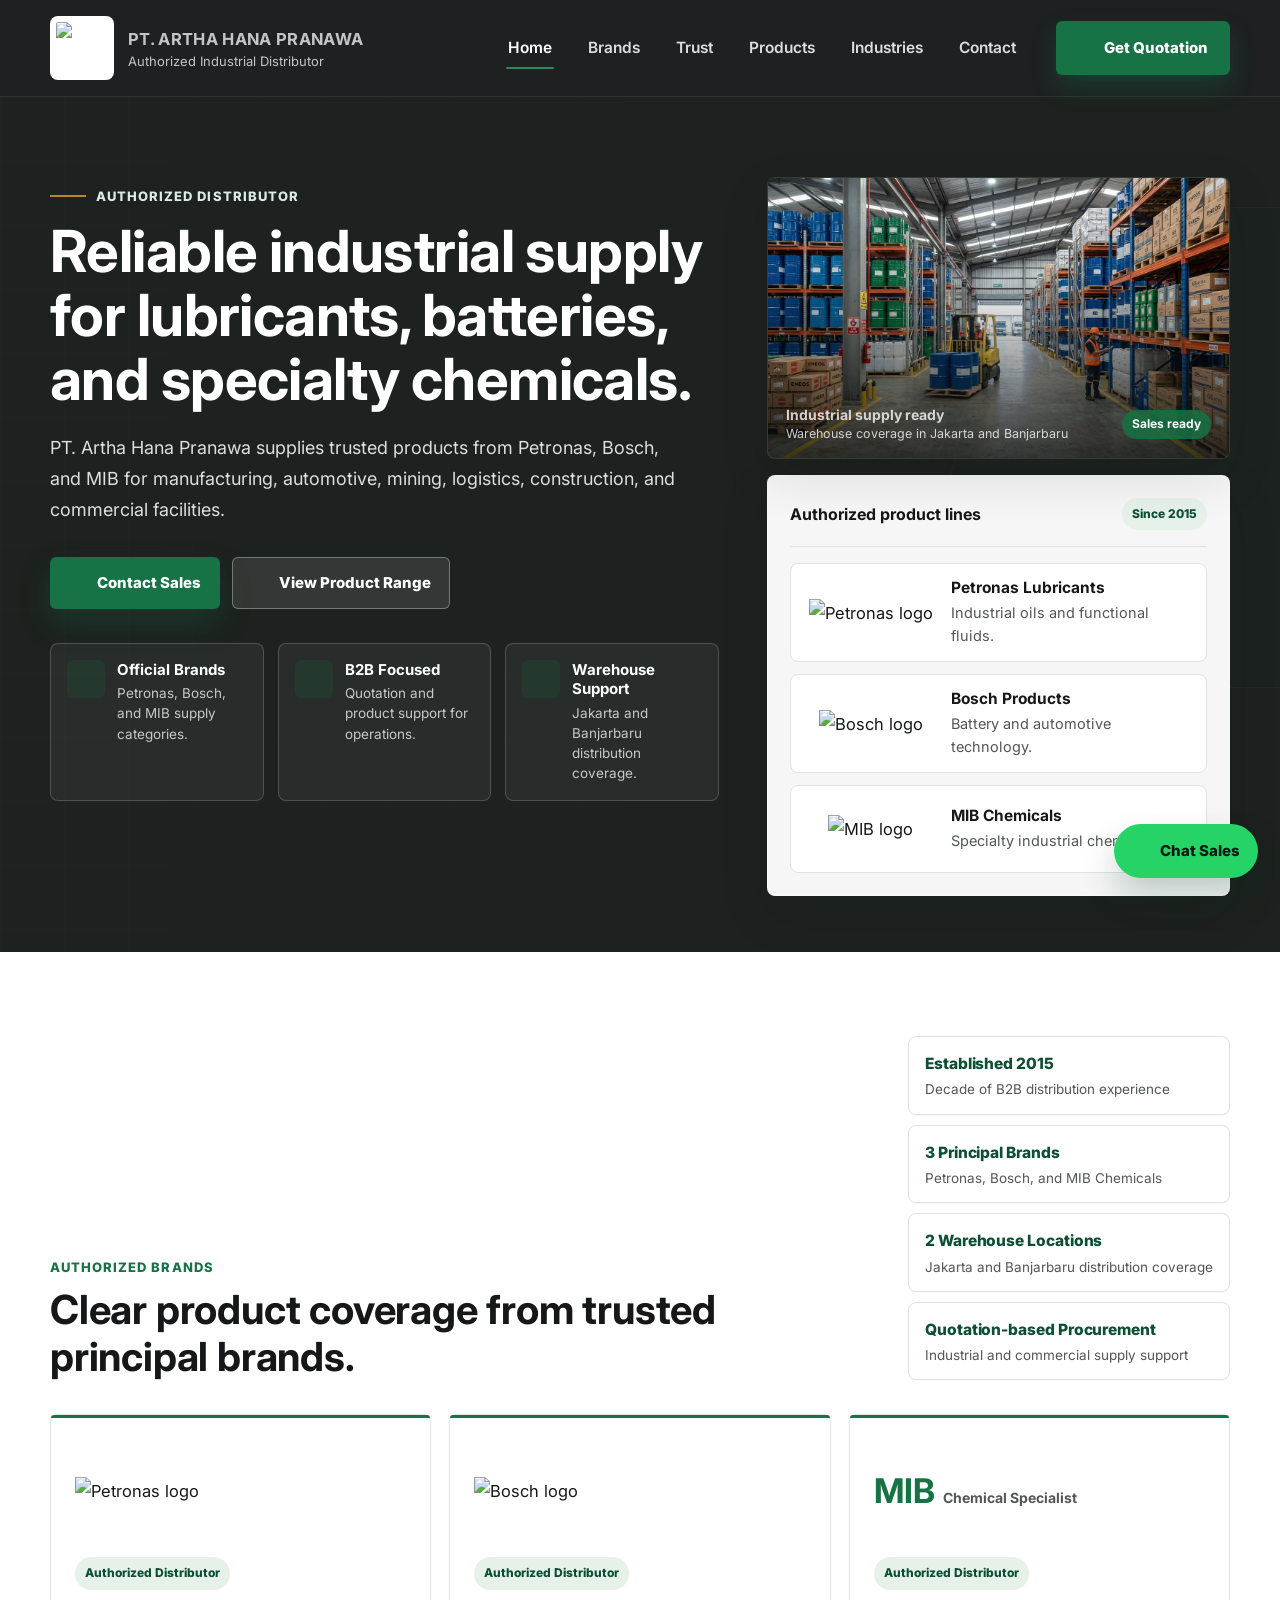
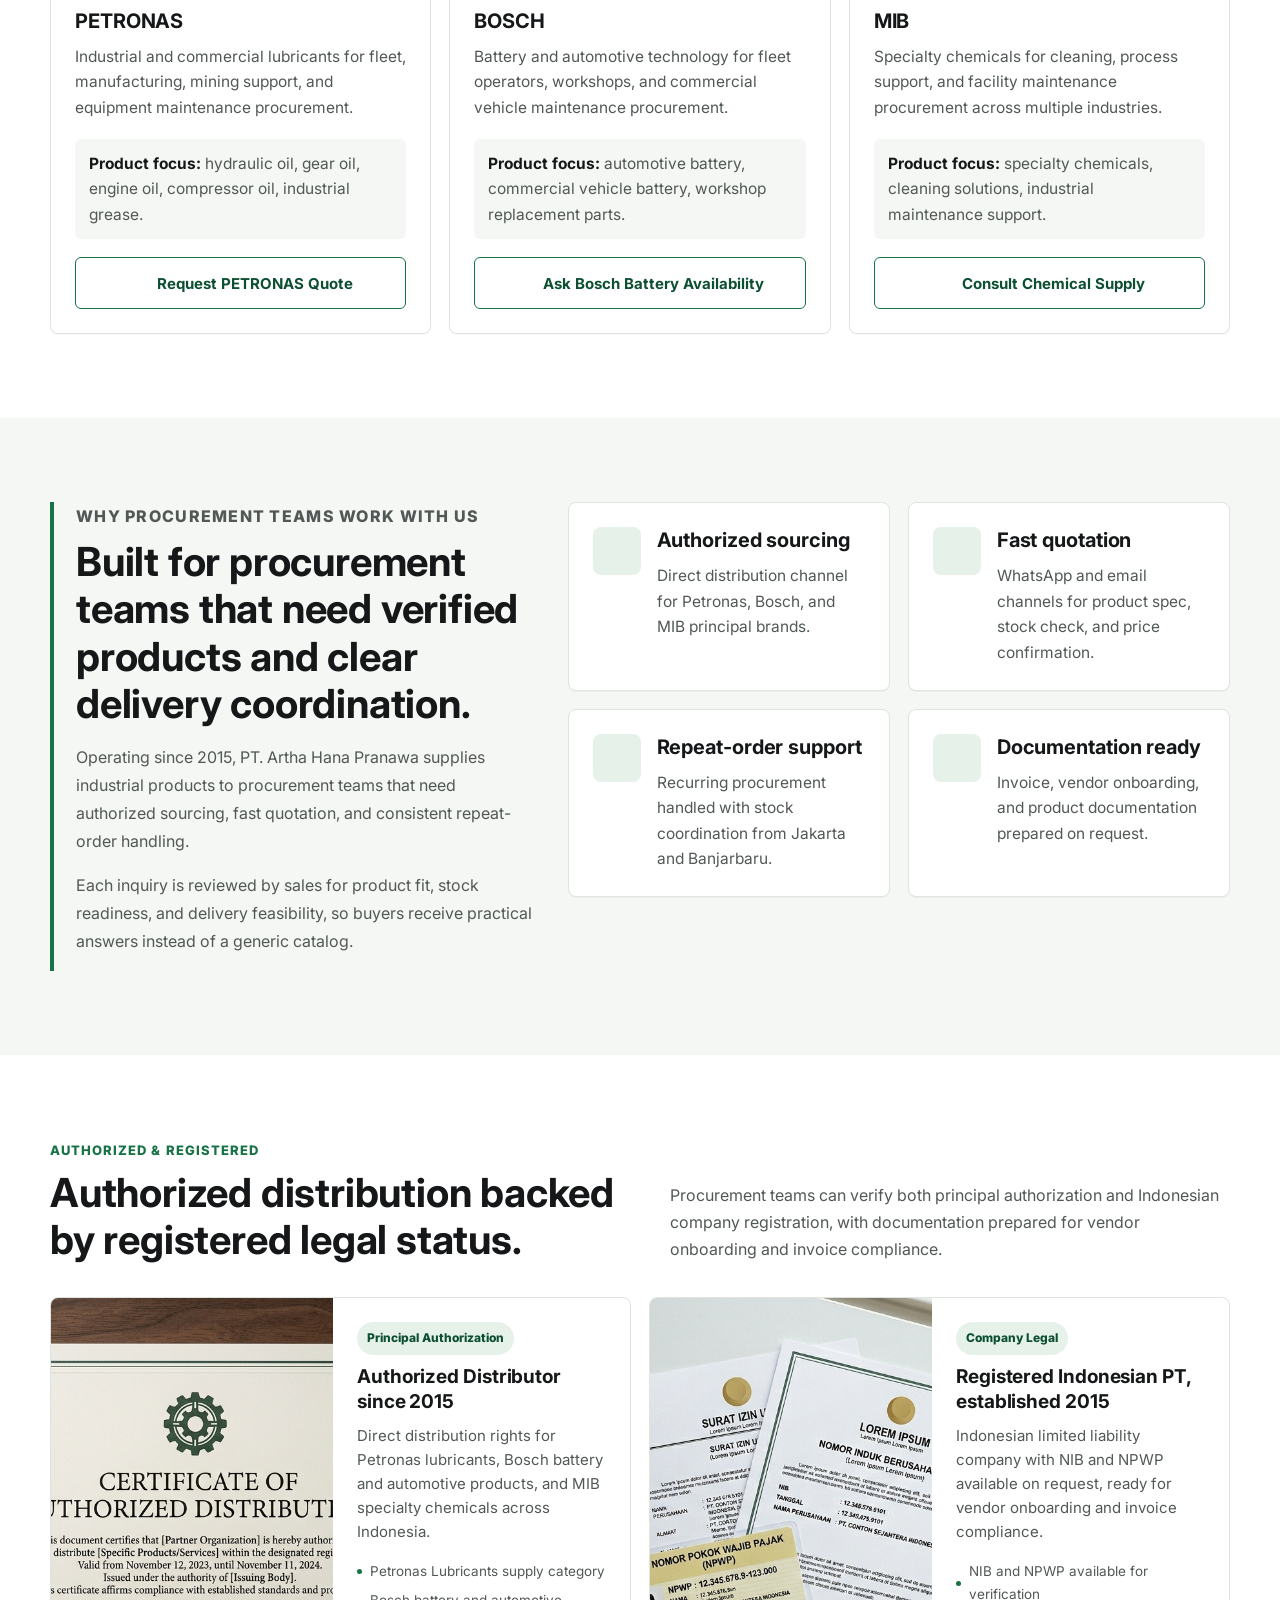
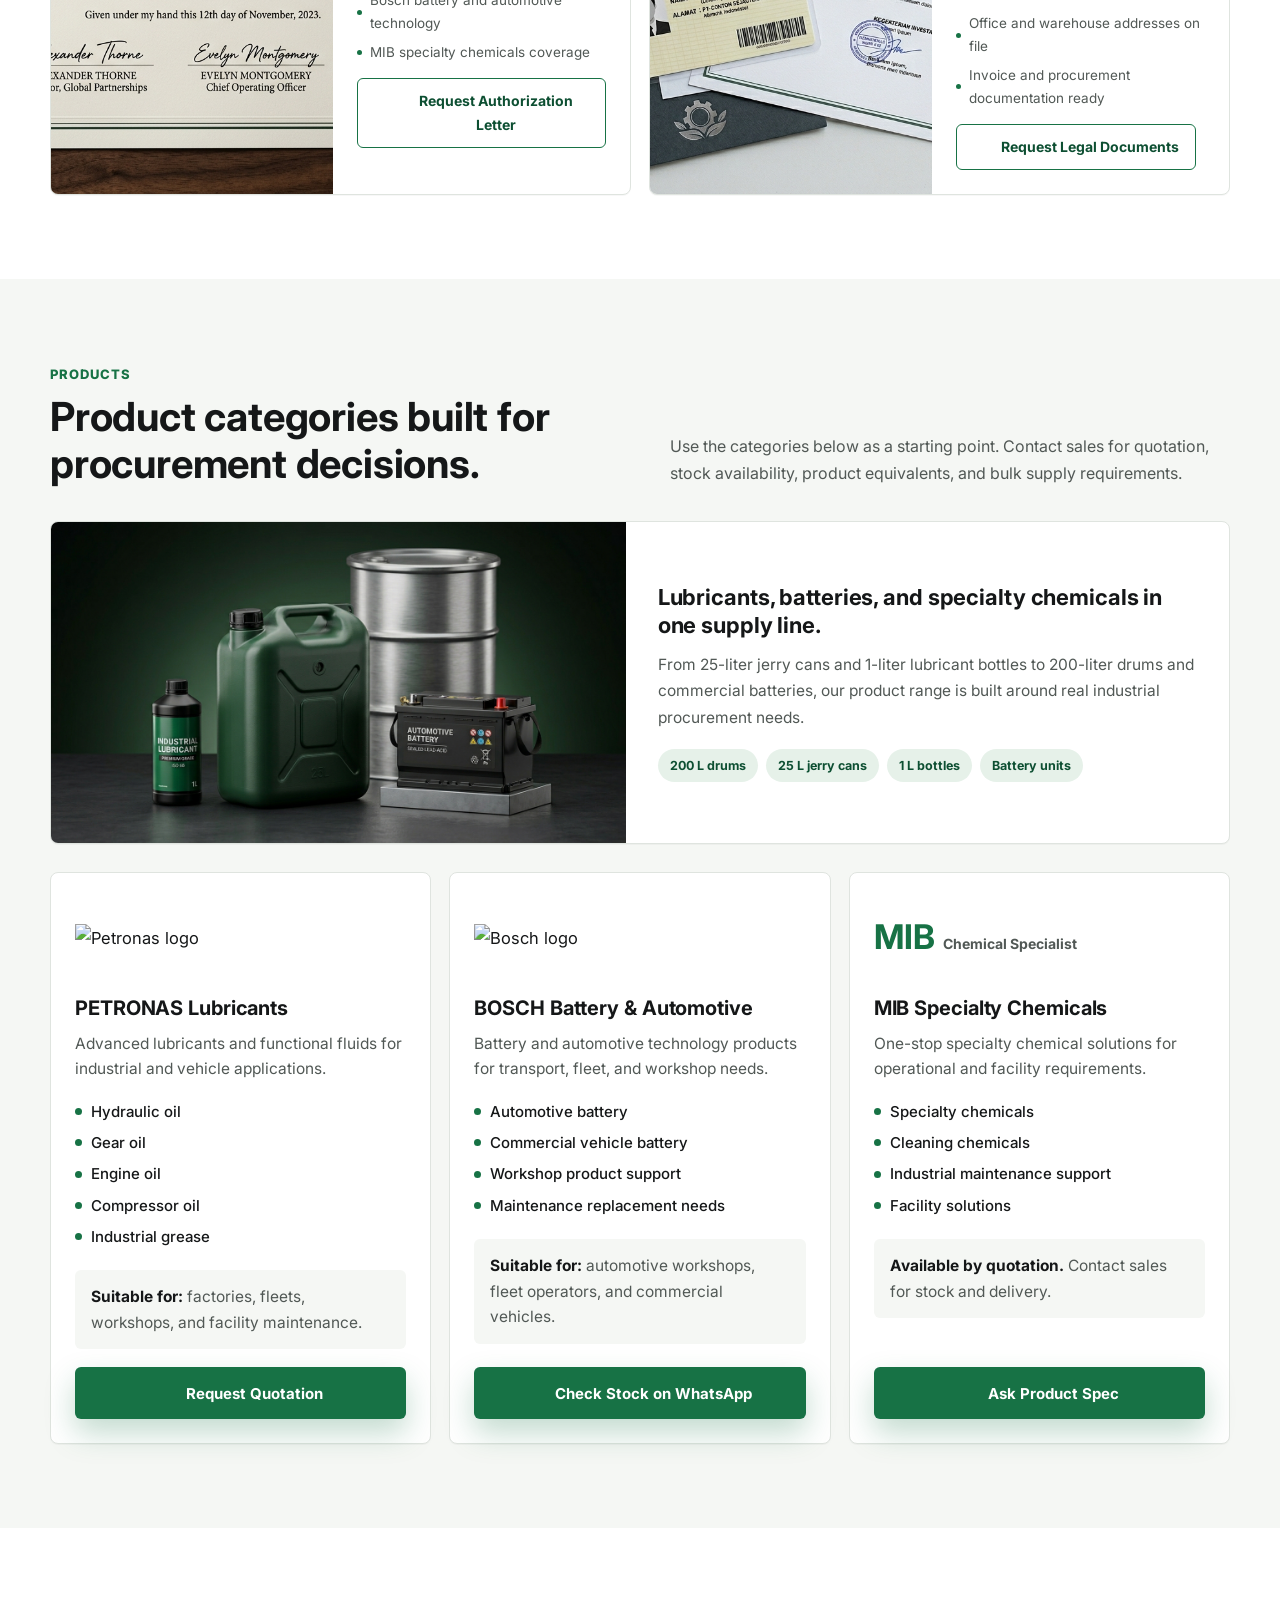
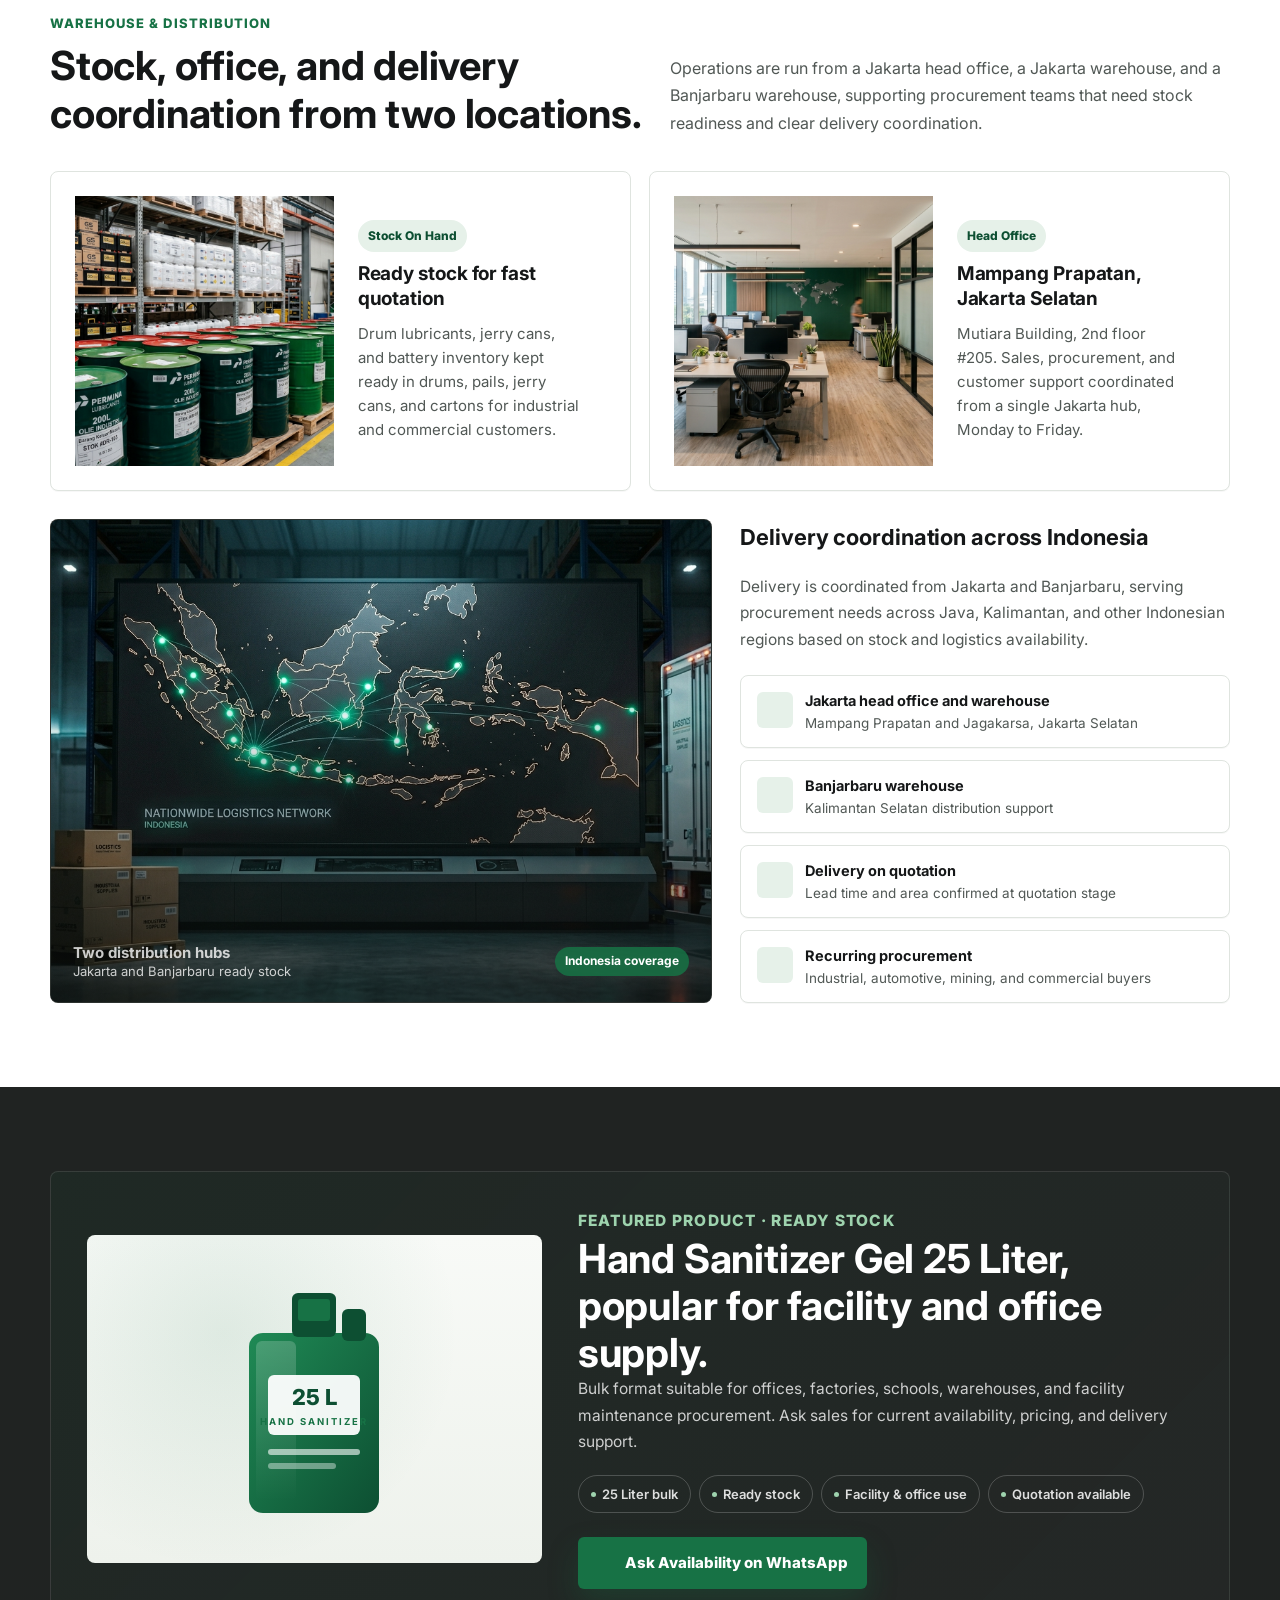
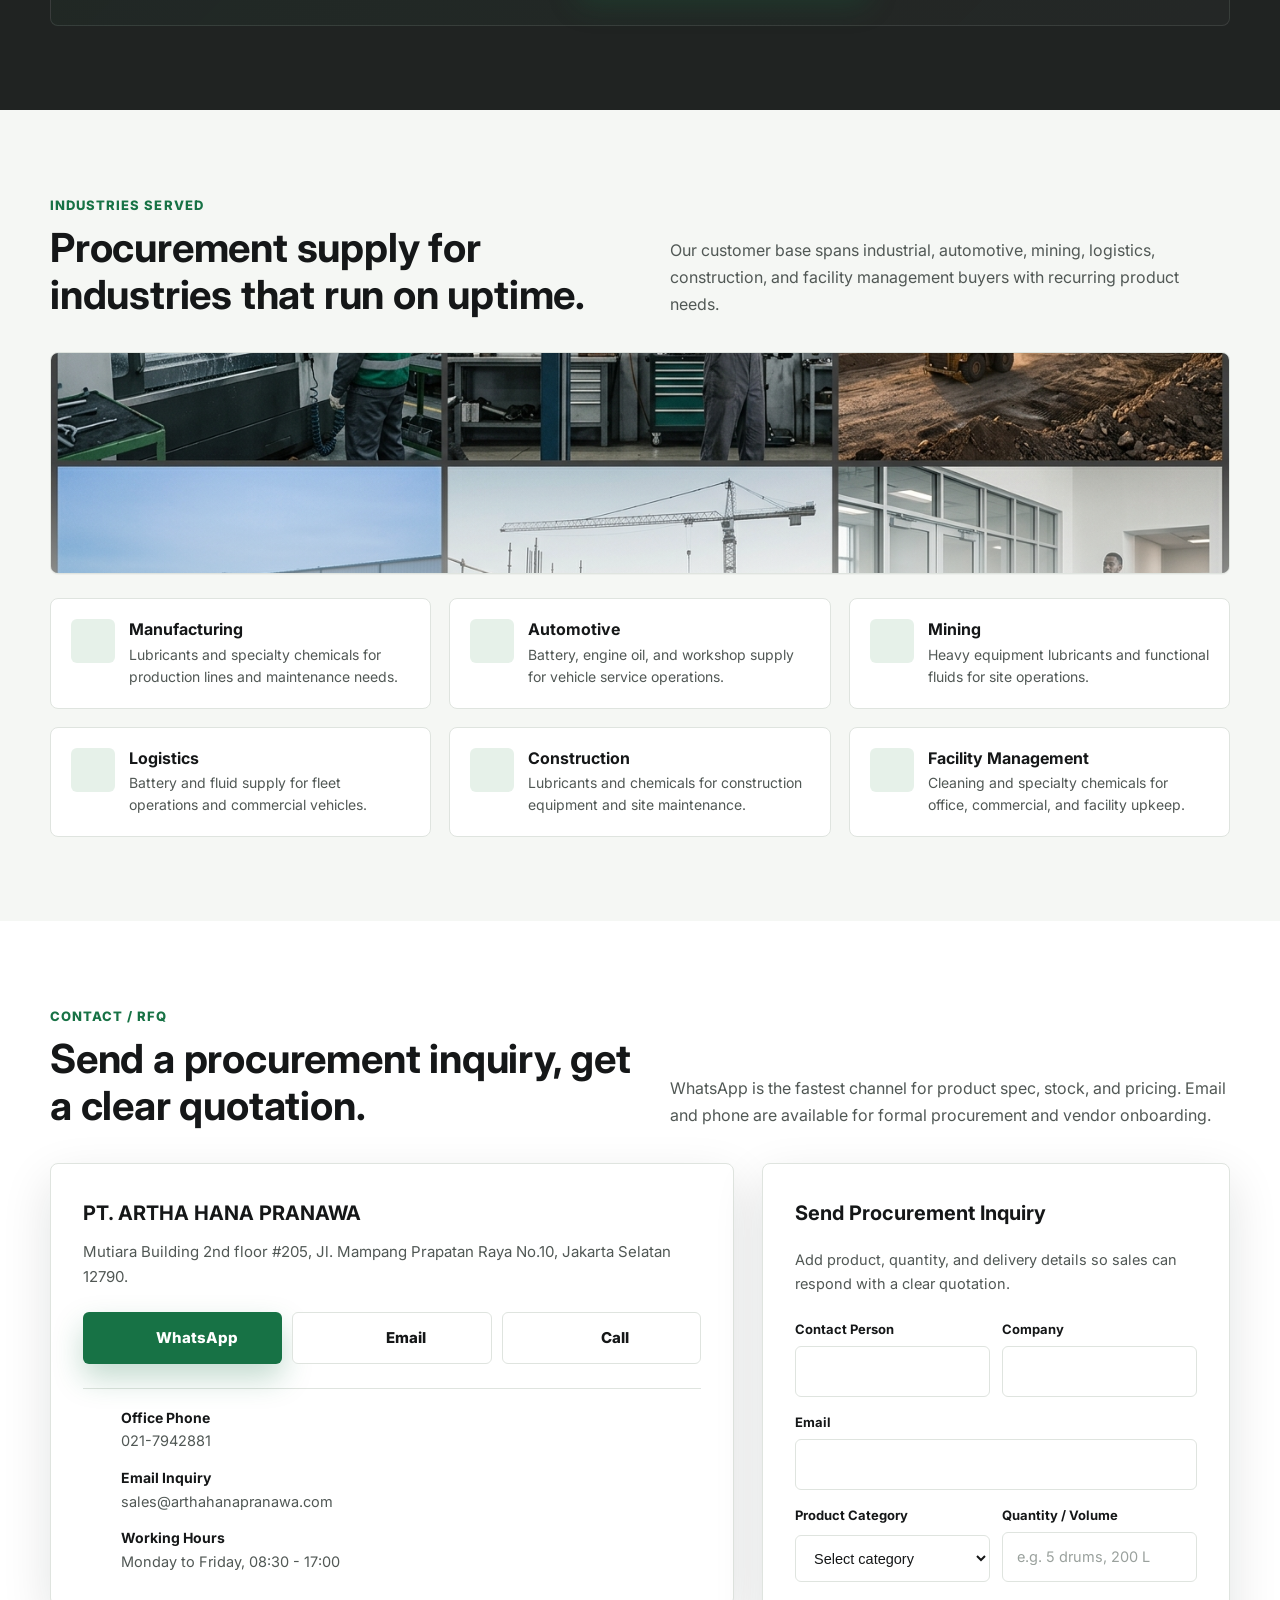
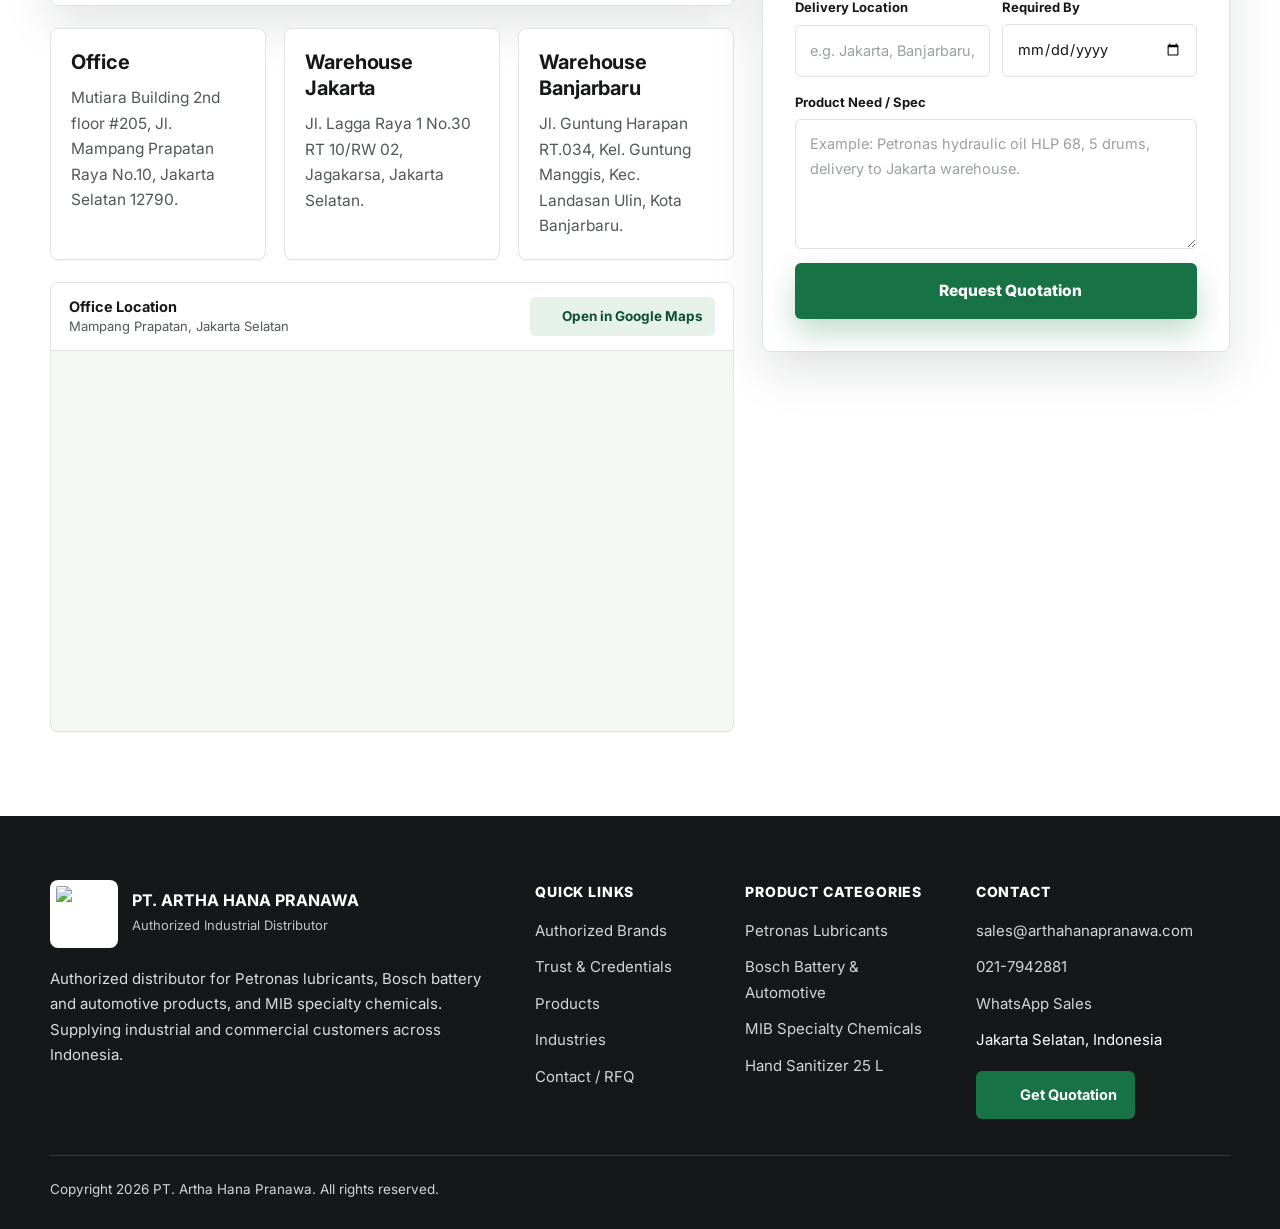
==== commit fe25ddd3: "feat(credentials): add warehouse grid layout and enhance inquiry form - Add warehouse-grid CSS class" ====
--- a/index.html
+++ b/index.html
@@ -40,6 +40,7 @@
             <nav class="nav-links" aria-label="Site">
                 <a href="#home">Home</a>
                 <a href="#brands">Brands</a>
+                <a href="#credentials">Trust</a>
                 <a href="#products">Products</a>
                 <a href="#industries">Industries</a>
                 <a href="#contact">Contact</a>
@@ -119,7 +120,7 @@
 
                     <div class="hero-panel" aria-label="Authorized brand summary">
                         <div class="hero-panel-title">
-                            <strong>Authorized product categories</strong>
+                            <strong>Authorized product lines</strong>
                             <span class="status">Since 2015</span>
                         </div>
                         <div class="brand-stack">
@@ -128,21 +129,20 @@
                                     <img src="https://cdn1.site-media.eu/images/300/7037677/petronas-png-file-petronas-logo-png-300.png"
                                         alt="Petronas logo">
                                 </div>
-                                <p><strong>Petronas Lubricants</strong>Industrial oils, greases, and functional fluids.
-                                </p>
+                                <p><strong>Petronas Lubricants</strong>Industrial oils and functional fluids.</p>
                             </div>
                             <div class="brand-row">
                                 <div class="brand-logo">
                                     <img src="https://cdn1.site-media.eu/images/1024/7037684/Bosch-logo-and-slogan.png"
                                         alt="Bosch logo">
                                 </div>
-                                <p><strong>Bosch Products</strong>Battery and automotive technology products.</p>
+                                <p><strong>Bosch Products</strong>Battery and automotive technology.</p>
                             </div>
                             <div class="brand-row">
                                 <div class="brand-logo">
                                     <img src="https://cdn1.site-media.eu/images/144/7037686/logomib.png" alt="MIB logo">
                                 </div>
-                                <p><strong>MIB Chemicals</strong>Specialty chemical solutions for industrial needs.</p>
+                                <p><strong>MIB Chemicals</strong>Specialty industrial chemicals.</p>
                             </div>
                         </div>
                     </div>
@@ -188,14 +188,15 @@
                         <span class="tag">Authorized Distributor</span>
                         <div>
                             <h3>PETRONAS</h3>
-                            <p>Industrial lubricants and functional fluids for manufacturing, fleet, heavy equipment,
-                                and plant maintenance requirements.</p>
+                            <p>Industrial and commercial lubricants for fleet, manufacturing, mining support, and
+                                equipment maintenance procurement.</p>
                         </div>
                         <p class="brand-card-focus"><strong>Product focus:</strong> hydraulic oil, gear oil, engine
                             oil, compressor oil, industrial grease.</p>
-                        <a class="button button-outline" href="#products">
-                            <i data-lucide="package-search" class="icon" aria-hidden="true"></i>
-                            Explore Products
+                        <a class="button button-outline" href="https://api.whatsapp.com/send?phone=6282113176324"
+                            target="_blank" rel="noopener">
+                            <i data-lucide="message-circle" class="icon" aria-hidden="true"></i>
+                            Request PETRONAS Quote
                         </a>
                     </article>
 
@@ -207,14 +208,15 @@
                         <span class="tag">Authorized Distributor</span>
                         <div>
                             <h3>BOSCH</h3>
-                            <p>Battery and automotive technology products for vehicles, workshop operations, and
-                                commercial mobility support.</p>
+                            <p>Battery and automotive technology for fleet operators, workshops, and commercial
+                                vehicle maintenance procurement.</p>
                         </div>
                         <p class="brand-card-focus"><strong>Product focus:</strong> automotive battery, commercial
                             vehicle battery, workshop replacement parts.</p>
-                        <a class="button button-outline" href="#products">
-                            <i data-lucide="package-search" class="icon" aria-hidden="true"></i>
-                            Explore Products
+                        <a class="button button-outline" href="https://api.whatsapp.com/send?phone=6282113176324"
+                            target="_blank" rel="noopener">
+                            <i data-lucide="message-circle" class="icon" aria-hidden="true"></i>
+                            Ask Bosch Battery Availability
                         </a>
                     </article>
 
@@ -228,14 +230,15 @@
                         <span class="tag">Authorized Distributor</span>
                         <div>
                             <h3>MIB</h3>
-                            <p>Specialty chemical solutions for cleaning, process support, facility maintenance, and
-                                other industrial applications.</p>
+                            <p>Specialty chemicals for cleaning, process support, and facility maintenance procurement
+                                across multiple industries.</p>
                         </div>
                         <p class="brand-card-focus"><strong>Product focus:</strong> specialty chemicals, cleaning
                             solutions, industrial maintenance support.</p>
-                        <a class="button button-outline" href="#products">
-                            <i data-lucide="package-search" class="icon" aria-hidden="true"></i>
-                            Explore Products
+                        <a class="button button-outline" href="https://api.whatsapp.com/send?phone=6282113176324"
+                            target="_blank" rel="noopener">
+                            <i data-lucide="message-circle" class="icon" aria-hidden="true"></i>
+                            Consult Chemical Supply
                         </a>
                     </article>
                 </div>
@@ -245,127 +248,70 @@
         <section class="section-soft" aria-labelledby="about-title">
             <div class="container about-grid">
                 <div class="about-statement">
-                    <p class="section-kicker">Company Focus</p>
-                    <h2 id="about-title">Reliable supply support for companies with recurring procurement needs.</h2>
+                    <p class="section-kicker">Why Procurement Teams Work With Us</p>
+                    <h2 id="about-title">Built for procurement teams that need verified products and clear delivery
+                        coordination.</h2>
                     <p>
-                        Operating since 2015, PT. Artha Hana Pranawa supplies industrial products with professional
-                        service, competitive pricing, and consistent support across recurring procurement cycles.
+                        Operating since 2015, PT. Artha Hana Pranawa supplies industrial products to procurement teams
+                        that need authorized sourcing, fast quotation, and consistent repeat-order handling.
                     </p>
                     <p>
-                        We focus on practical product recommendations, stock availability checks, and quotation support
-                        for daily operational needs across manufacturing, automotive, mining, and commercial
-                        facilities.
+                        Each inquiry is reviewed by sales for product fit, stock readiness, and delivery feasibility,
+                        so buyers receive practical answers instead of a generic catalog.
                     </p>
                 </div>
 
                 <div class="benefit-grid">
                     <article class="card benefit-card">
                         <span class="benefit-icon">
-                            <i data-lucide="briefcase-business" class="icon" aria-hidden="true"></i>
-                        </span>
-                        <div>
-                            <h3>Professional Supply</h3>
-                            <p>Experienced in serving industrial customers with clear product and quotation support.</p>
+                            <i data-lucide="badge-check" class="icon" aria-hidden="true"></i>
+                        </span>
+                        <div>
+                            <h3>Authorized sourcing</h3>
+                            <p>Direct distribution channel for Petronas, Bosch, and MIB principal brands.</p>
                         </div>
                     </article>
                     <article class="card benefit-card">
                         <span class="benefit-icon">
-                            <i data-lucide="badge-check" class="icon" aria-hidden="true"></i>
-                        </span>
-                        <div>
-                            <h3>Product Quality</h3>
-                            <p>Trusted principal brands selected for dependable operation and maintenance needs.</p>
+                            <i data-lucide="zap" class="icon" aria-hidden="true"></i>
+                        </span>
+                        <div>
+                            <h3>Fast quotation</h3>
+                            <p>WhatsApp and email channels for product spec, stock check, and price confirmation.</p>
                         </div>
                     </article>
                     <article class="card benefit-card">
                         <span class="benefit-icon">
-                            <i data-lucide="truck" class="icon" aria-hidden="true"></i>
-                        </span>
-                        <div>
-                            <h3>Fast Service</h3>
-                            <p>Sales channels are set up for responsive availability checks, follow-up, and delivery
-                                coordination.</p>
+                            <i data-lucide="repeat" class="icon" aria-hidden="true"></i>
+                        </span>
+                        <div>
+                            <h3>Repeat-order support</h3>
+                            <p>Recurring procurement handled with stock coordination from Jakarta and Banjarbaru.</p>
                         </div>
                     </article>
                     <article class="card benefit-card">
                         <span class="benefit-icon">
-                            <i data-lucide="lightbulb" class="icon" aria-hidden="true"></i>
-                        </span>
-                        <div>
-                            <h3>Specialty Solutions</h3>
-                            <p>Support for practical alternatives, cost efficiency, and application-specific product
-                                needs.</p>
+                            <i data-lucide="file-check-2" class="icon" aria-hidden="true"></i>
+                        </span>
+                        <div>
+                            <h3>Documentation ready</h3>
+                            <p>Invoice, vendor onboarding, and product documentation prepared on request.</p>
                         </div>
                     </article>
                 </div>
             </div>
         </section>
 
-        <section aria-labelledby="operations-title">
+        <section id="credentials" aria-labelledby="credentials-title">
             <div class="container">
                 <div class="section-head">
                     <div>
-                        <p class="section-kicker">Operations</p>
-                        <h2 id="operations-title">A real distribution operation backed by warehouse, office, and stock
-                            on hand.</h2>
+                        <p class="section-kicker">Authorized & Registered</p>
+                        <h2 id="credentials-title">Authorized distribution backed by registered legal status.</h2>
                     </div>
                     <p class="section-copy">
-                        Our day-to-day operations are run from a Jakarta head office and supported by warehouse
-                        facilities in Jakarta and Banjarbaru, ensuring stock availability and faster delivery for
-                        recurring procurement.
-                    </p>
-                </div>
-
-                <div class="benefit-grid">
-                    <article class="card credential-card">
-                        <div class="credential-image">
-                            <img src="assets/images/02-stock.jpg"
-                                alt="Stock of industrial drums, jerry cans, and batteries on warehouse pallets">
-                        </div>
-                        <div class="credential-body">
-                            <span class="tag">Stock On Hand</span>
-                            <h3>Ready stock for fast quotation</h3>
-                            <p>Drum lubricants, jerry cans, and battery inventory kept ready for industrial and
-                                commercial customers.</p>
-                            <ul class="credential-meta">
-                                <li>Drums, pails, jerry cans, cartons</li>
-                                <li>Quotation-based procurement support</li>
-                                <li>Stock availability confirmed by sales</li>
-                            </ul>
-                        </div>
-                    </article>
-
-                    <article class="card credential-card">
-                        <div class="credential-image">
-                            <img src="assets/images/04-office.jpg"
-                                alt="PT. Artha Hana Pranawa office workspace in Jakarta">
-                        </div>
-                        <div class="credential-body">
-                            <span class="tag">Head Office</span>
-                            <h3>Mampang Prapatan, Jakarta Selatan</h3>
-                            <p>Mutiara Building, 2nd floor #205. Sales, procurement, and customer support coordinated
-                                from a single Jakarta hub.</p>
-                            <ul class="credential-meta">
-                                <li>Working hours Monday to Friday, 08:30 - 17:00</li>
-                                <li>Email and phone inquiry desk</li>
-                                <li>WhatsApp sales channel for quick response</li>
-                            </ul>
-                        </div>
-                    </article>
-                </div>
-            </div>
-        </section>
-
-        <section class="section-soft" aria-labelledby="credentials-title">
-            <div class="container">
-                <div class="section-head">
-                    <div>
-                        <p class="section-kicker">Trust & Credentials</p>
-                        <h2 id="credentials-title">Authorized to distribute, registered to operate.</h2>
-                    </div>
-                    <p class="section-copy">
-                        PT. Artha Hana Pranawa works as an authorized distributor with registered legal status,
-                        ensuring buyers can procure with confidence and complete documentation.
+                        Procurement teams can verify both principal authorization and Indonesian company registration,
+                        with documentation prepared for vendor onboarding and invoice compliance.
                     </p>
                 </div>
 
@@ -378,13 +324,18 @@
                         <div class="credential-body">
                             <span class="tag">Principal Authorization</span>
                             <h3>Authorized Distributor since 2015</h3>
-                            <p>Working as authorized distributor for Petronas lubricants, Bosch battery and automotive
+                            <p>Direct distribution rights for Petronas lubricants, Bosch battery and automotive
                                 products, and MIB specialty chemicals across Indonesia.</p>
                             <ul class="credential-meta">
                                 <li>Petronas Lubricants supply category</li>
                                 <li>Bosch battery and automotive technology</li>
                                 <li>MIB specialty chemicals coverage</li>
                             </ul>
+                            <a class="button button-outline credential-cta"
+                                href="https://api.whatsapp.com/send?phone=6282113176324" target="_blank" rel="noopener">
+                                <i data-lucide="file-check-2" class="icon" aria-hidden="true"></i>
+                                Request Authorization Letter
+                            </a>
                         </div>
                     </article>
 
@@ -396,20 +347,25 @@
                         <div class="credential-body">
                             <span class="tag">Company Legal</span>
                             <h3>Registered Indonesian PT, established 2015</h3>
-                            <p>Operating as a registered Indonesian limited liability company with complete business
-                                identification and tax registration documents available on request.</p>
+                            <p>Indonesian limited liability company with NIB and NPWP available on request, ready for
+                                vendor onboarding and invoice compliance.</p>
                             <ul class="credential-meta">
                                 <li>NIB and NPWP available for verification</li>
                                 <li>Office and warehouse addresses on file</li>
-                                <li>Documentation ready for vendor onboarding</li>
+                                <li>Invoice and procurement documentation ready</li>
                             </ul>
+                            <a class="button button-outline credential-cta"
+                                href="https://api.whatsapp.com/send?phone=6282113176324" target="_blank" rel="noopener">
+                                <i data-lucide="file-check-2" class="icon" aria-hidden="true"></i>
+                                Request Legal Documents
+                            </a>
                         </div>
                     </article>
                 </div>
             </div>
         </section>
 
-        <section id="products" aria-labelledby="products-title">
+        <section id="products" class="section-soft" aria-labelledby="products-title">
             <div class="container">
                 <div class="section-head">
                     <div>
@@ -486,7 +442,7 @@
                         <a class="button button-primary" href="https://api.whatsapp.com/send?phone=6282113176324"
                             target="_blank" rel="noopener">
                             <i data-lucide="message-circle" class="icon" aria-hidden="true"></i>
-                            Ask Availability
+                            Check Stock on WhatsApp
                         </a>
                     </article>
 
@@ -512,9 +468,109 @@
                         <a class="button button-primary" href="https://api.whatsapp.com/send?phone=6282113176324"
                             target="_blank" rel="noopener">
                             <i data-lucide="message-circle" class="icon" aria-hidden="true"></i>
-                            Contact Sales
+                            Ask Product Spec
                         </a>
                     </article>
+                </div>
+            </div>
+        </section>
+
+        <section aria-labelledby="warehouse-title">
+            <div class="container">
+                <div class="section-head">
+                    <div>
+                        <p class="section-kicker">Warehouse & Distribution</p>
+                        <h2 id="warehouse-title">Stock, office, and delivery coordination from two locations.</h2>
+                    </div>
+                    <p class="section-copy">
+                        Operations are run from a Jakarta head office, a Jakarta warehouse, and a Banjarbaru warehouse,
+                        supporting procurement teams that need stock readiness and clear delivery coordination.
+                    </p>
+                </div>
+
+                <div class="warehouse-grid">
+                    <article class="card credential-card">
+                        <div class="credential-image">
+                            <img src="assets/images/02-stock.jpg"
+                                alt="Stock of industrial drums, jerry cans, and batteries on warehouse pallets">
+                        </div>
+                        <div class="credential-body">
+                            <span class="tag">Stock On Hand</span>
+                            <h3>Ready stock for fast quotation</h3>
+                            <p>Drum lubricants, jerry cans, and battery inventory kept ready in drums, pails, jerry
+                                cans, and cartons for industrial and commercial customers.</p>
+                        </div>
+                    </article>
+
+                    <article class="card credential-card">
+                        <div class="credential-image">
+                            <img src="assets/images/04-office.jpg"
+                                alt="PT. Artha Hana Pranawa office workspace in Jakarta">
+                        </div>
+                        <div class="credential-body">
+                            <span class="tag">Head Office</span>
+                            <h3>Mampang Prapatan, Jakarta Selatan</h3>
+                            <p>Mutiara Building, 2nd floor #205. Sales, procurement, and customer support coordinated
+                                from a single Jakarta hub, Monday to Friday.</p>
+                        </div>
+                    </article>
+                </div>
+
+                <div class="coverage-grid">
+                    <div class="coverage-visual">
+                        <img src="assets/images/08-distribution.jpg"
+                            alt="Indonesian distribution coverage map highlighting Jakarta and Banjarbaru hubs">
+                        <div class="coverage-caption">
+                            <span>
+                                <strong>Two distribution hubs</strong>
+                                <span>Jakarta and Banjarbaru ready stock</span>
+                            </span>
+                            <span class="pill">Indonesia coverage</span>
+                        </div>
+                    </div>
+                    <div class="coverage-info">
+                        <h3>Delivery coordination across Indonesia</h3>
+                        <p>Delivery is coordinated from Jakarta and Banjarbaru, serving procurement needs across Java,
+                            Kalimantan, and other Indonesian regions based on stock and logistics availability.</p>
+                        <ul class="coverage-list">
+                            <li>
+                                <span class="icon-wrap">
+                                    <i data-lucide="building-2" class="icon" aria-hidden="true"></i>
+                                </span>
+                                <span>
+                                    <strong>Jakarta head office and warehouse</strong>
+                                    <span>Mampang Prapatan and Jagakarsa, Jakarta Selatan</span>
+                                </span>
+                            </li>
+                            <li>
+                                <span class="icon-wrap">
+                                    <i data-lucide="warehouse" class="icon" aria-hidden="true"></i>
+                                </span>
+                                <span>
+                                    <strong>Banjarbaru warehouse</strong>
+                                    <span>Kalimantan Selatan distribution support</span>
+                                </span>
+                            </li>
+                            <li>
+                                <span class="icon-wrap">
+                                    <i data-lucide="truck" class="icon" aria-hidden="true"></i>
+                                </span>
+                                <span>
+                                    <strong>Delivery on quotation</strong>
+                                    <span>Lead time and area confirmed at quotation stage</span>
+                                </span>
+                            </li>
+                            <li>
+                                <span class="icon-wrap">
+                                    <i data-lucide="package" class="icon" aria-hidden="true"></i>
+                                </span>
+                                <span>
+                                    <strong>Recurring procurement</strong>
+                                    <span>Industrial, automotive, mining, and commercial buyers</span>
+                                </span>
+                            </li>
+                        </ul>
+                    </div>
                 </div>
             </div>
         </section>
@@ -549,94 +605,23 @@
                     </svg>
                 </div>
                 <div class="promo-content">
-                    <p class="section-kicker">Ready Stock</p>
-                    <h2 id="promo-title">Hand Sanitizer Gel 25 Liter for commercial and facility needs.</h2>
+                    <p class="section-kicker">Featured Product · Ready Stock</p>
+                    <h2 id="promo-title">Hand Sanitizer Gel 25 Liter, popular for facility and office supply.</h2>
                     <p>
-                        Available for offices, factories, schools, facilities, and commercial environments. Ask sales
-                        for current availability, pricing, and delivery support.
+                        Bulk format suitable for offices, factories, schools, warehouses, and facility maintenance
+                        procurement. Ask sales for current availability, pricing, and delivery support.
                     </p>
                     <div class="promo-meta" aria-label="Featured product details">
-                        <span>25 Liter</span>
-                        <span>Commercial use</span>
+                        <span>25 Liter bulk</span>
+                        <span>Ready stock</span>
+                        <span>Facility & office use</span>
                         <span>Quotation available</span>
                     </div>
                     <a class="button button-primary" href="https://api.whatsapp.com/send?phone=6282113176324"
                         target="_blank" rel="noopener">
                         <i data-lucide="message-circle" class="icon" aria-hidden="true"></i>
-                        Ask Availability
+                        Ask Availability on WhatsApp
                     </a>
-                </div>
-            </div>
-        </section>
-
-        <section aria-labelledby="coverage-title">
-            <div class="container">
-                <div class="section-head">
-                    <div>
-                        <p class="section-kicker">Distribution Coverage</p>
-                        <h2 id="coverage-title">Supplying customers across Indonesia from Jakarta and Banjarbaru.</h2>
-                    </div>
-                    <p class="section-copy">
-                        Our distribution operates from Jakarta as head office and warehouse hub, with an additional
-                        warehouse in Banjarbaru to support customers in Kalimantan and surrounding regions.
-                    </p>
-                </div>
-
-                <div class="coverage-grid">
-                    <div class="coverage-visual">
-                        <img src="assets/images/08-distribution.jpg"
-                            alt="Indonesian distribution coverage map highlighting Jakarta and Banjarbaru hubs">
-                        <div class="coverage-caption">
-                            <span>
-                                <strong>Two distribution hubs</strong>
-                                <span>Jakarta and Banjarbaru ready stock</span>
-                            </span>
-                            <span class="pill">Nationwide</span>
-                        </div>
-                    </div>
-                    <div class="coverage-info">
-                        <h3>Active distribution hubs</h3>
-                        <p>Combining a Jakarta head office and warehouse with a Banjarbaru warehouse gives faster
-                            delivery for industrial, automotive, and mining customers across multiple regions.</p>
-                        <ul class="coverage-list">
-                            <li>
-                                <span class="icon-wrap">
-                                    <i data-lucide="building-2" class="icon" aria-hidden="true"></i>
-                                </span>
-                                <span>
-                                    <strong>Jakarta head office and warehouse</strong>
-                                    <span>Mampang Prapatan and Jagakarsa, Jakarta Selatan</span>
-                                </span>
-                            </li>
-                            <li>
-                                <span class="icon-wrap">
-                                    <i data-lucide="warehouse" class="icon" aria-hidden="true"></i>
-                                </span>
-                                <span>
-                                    <strong>Banjarbaru warehouse</strong>
-                                    <span>Kalimantan Selatan distribution support</span>
-                                </span>
-                            </li>
-                            <li>
-                                <span class="icon-wrap">
-                                    <i data-lucide="truck" class="icon" aria-hidden="true"></i>
-                                </span>
-                                <span>
-                                    <strong>Delivery coordination</strong>
-                                    <span>Quotation includes stock and delivery options</span>
-                                </span>
-                            </li>
-                            <li>
-                                <span class="icon-wrap">
-                                    <i data-lucide="package" class="icon" aria-hidden="true"></i>
-                                </span>
-                                <span>
-                                    <strong>Recurring procurement support</strong>
-                                    <span>Industrial, automotive, mining, and commercial customers</span>
-                                </span>
-                            </li>
-                        </ul>
-                    </div>
                 </div>
             </div>
         </section>
@@ -645,12 +630,12 @@
             <div class="container">
                 <div class="section-head">
                     <div>
-                        <p class="section-kicker">Industries We Serve</p>
-                        <h2 id="industries-title">Built for customers with recurring operational requirements.</h2>
+                        <p class="section-kicker">Industries Served</p>
+                        <h2 id="industries-title">Procurement supply for industries that run on uptime.</h2>
                     </div>
                     <p class="section-copy">
-                        PT. AHP serves companies that need dependable supply channels, fast response, and practical
-                        product guidance.
+                        Our customer base spans industrial, automotive, mining, logistics, construction, and facility
+                        management buyers with recurring product needs.
                     </p>
                 </div>
                 <div class="industries-banner" aria-hidden="true">
@@ -720,12 +705,12 @@
             <div class="container">
                 <div class="section-head">
                     <div>
-                        <p class="section-kicker">Contact Sales</p>
-                        <h2 id="contact-title">Need quotation, stock availability, or product consultation?</h2>
+                        <p class="section-kicker">Contact / RFQ</p>
+                        <h2 id="contact-title">Send a procurement inquiry, get a clear quotation.</h2>
                     </div>
                     <p class="section-copy">
-                        Send your inquiry by WhatsApp, email, phone, or the form below. Include brand, product type,
-                        quantity, and delivery area for faster follow-up.
+                        WhatsApp is the fastest channel for product spec, stock, and pricing. Email and phone are
+                        available for formal procurement and vendor onboarding.
                     </p>
                 </div>
 
@@ -806,11 +791,11 @@
                     </div>
 
                     <form class="contact-card inquiry-form" id="inquiry-form">
-                        <h3>Send Product Inquiry</h3>
-                        <p>Add product, quantity, and delivery details so sales can respond faster.</p>
+                        <h3>Send Procurement Inquiry</h3>
+                        <p>Add product, quantity, and delivery details so sales can respond with a clear quotation.</p>
                         <div class="field-row">
                             <div class="field">
-                                <label for="name">Name</label>
+                                <label for="name">Contact Person</label>
                                 <input id="name" name="name" autocomplete="name" required>
                             </div>
                             <div class="field">
@@ -839,18 +824,25 @@
                                 <input id="quantity" name="quantity" placeholder="e.g. 5 drums, 200 L">
                             </div>
                         </div>
+                        <div class="field-row">
+                            <div class="field">
+                                <label for="delivery">Delivery Location</label>
+                                <input id="delivery" name="delivery"
+                                    placeholder="e.g. Jakarta, Banjarbaru, project site">
+                            </div>
+                            <div class="field">
+                                <label for="required-date">Required By</label>
+                                <input id="required-date" name="required-date" type="date">
+                            </div>
+                        </div>
                         <div class="field">
-                            <label for="delivery">Delivery Location</label>
-                            <input id="delivery" name="delivery" placeholder="e.g. Jakarta, Banjarbaru, project site">
-                        </div>
-                        <div class="field">
-                            <label for="message">Product Need</label>
+                            <label for="message">Product Need / Spec</label>
                             <textarea id="message" name="message" required
                                 placeholder="Example: Petronas hydraulic oil HLP 68, 5 drums, delivery to Jakarta warehouse."></textarea>
                         </div>
                         <button class="button button-primary" type="submit">
                             <i data-lucide="send" class="icon" aria-hidden="true"></i>
-                            Send Email Inquiry
+                            Request Quotation
                         </button>
                     </form>
                 </div>
@@ -879,9 +871,10 @@
                     <h3 class="footer-heading">Quick Links</h3>
                     <ul class="footer-list">
                         <li><a href="#brands">Authorized Brands</a></li>
+                        <li><a href="#credentials">Trust & Credentials</a></li>
                         <li><a href="#products">Products</a></li>
                         <li><a href="#industries">Industries</a></li>
-                        <li><a href="#contact">Contact Sales</a></li>
+                        <li><a href="#contact">Contact / RFQ</a></li>
                     </ul>
                 </div>
                 <div>
--- a/assets/css/style.css
+++ b/assets/css/style.css
@@ -1145,6 +1145,13 @@
     gap: 18px;
 }
 
+.warehouse-grid {
+    display: grid;
+    grid-template-columns: repeat(2, minmax(0, 1fr));
+    gap: 18px;
+    margin-bottom: 28px;
+}
+
 .credential-card {
     display: grid;
     grid-template-columns: minmax(0, 0.95fr) minmax(0, 1fr);
@@ -1228,6 +1235,26 @@
     flex: 0 0 auto;
     border-radius: 999px;
     background: var(--green);
+}
+
+.credential-cta {
+    align-self: flex-start;
+    margin-top: 4px;
+    min-height: 44px;
+    width: auto;
+    padding: 10px 16px;
+    background: #ffffff;
+    border: 1.5px solid var(--green);
+    color: var(--green-dark);
+    font-size: 14px;
+    font-weight: 700;
+}
+
+.credential-cta:hover,
+.credential-cta:focus-visible {
+    background: var(--green);
+    color: #ffffff;
+    border-color: var(--green);
 }
 
 /* Coverage section */
@@ -1798,6 +1825,10 @@
         grid-template-columns: 1fr;
     }
 
+    .warehouse-grid {
+        grid-template-columns: 1fr;
+    }
+
     .coverage-grid {
         grid-template-columns: 1fr;
     }
@@ -1940,4 +1971,4 @@
         min-height: 50px;
         padding: 12px 14px;
     }
-}
+}
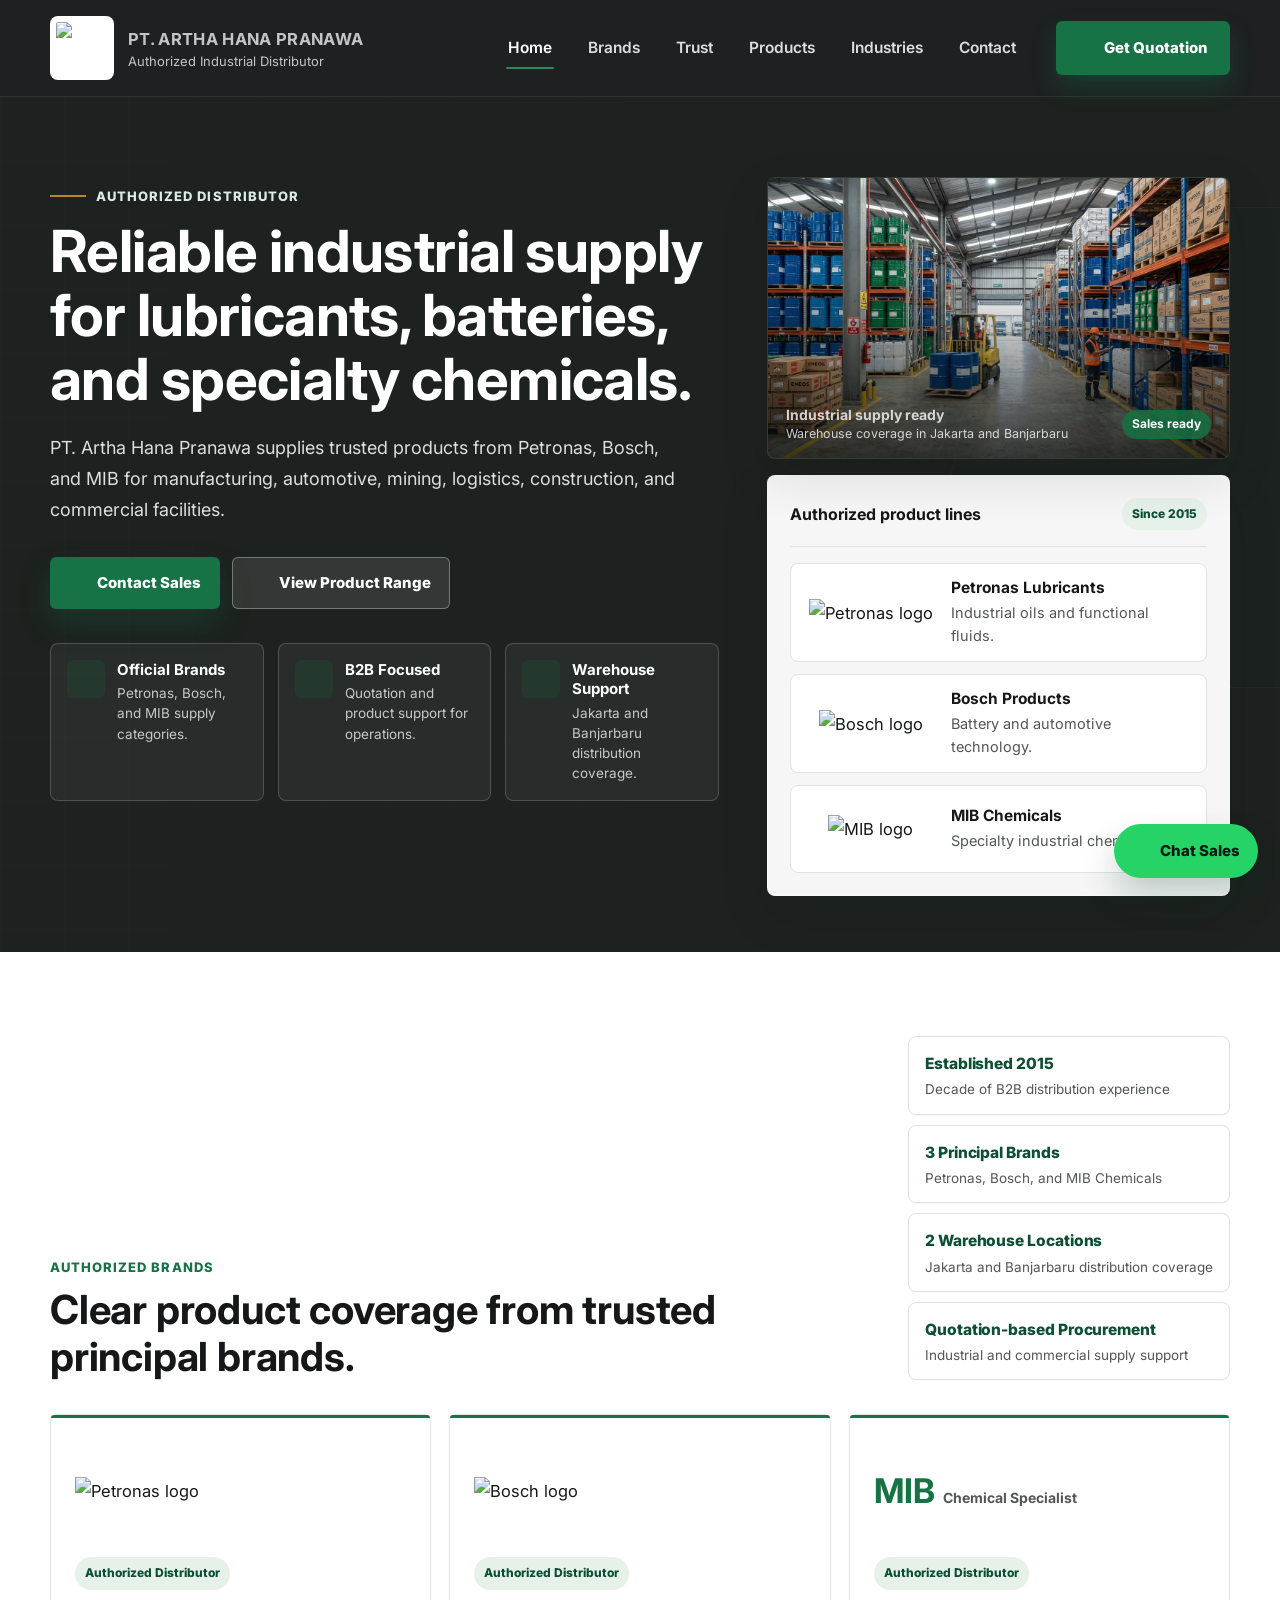
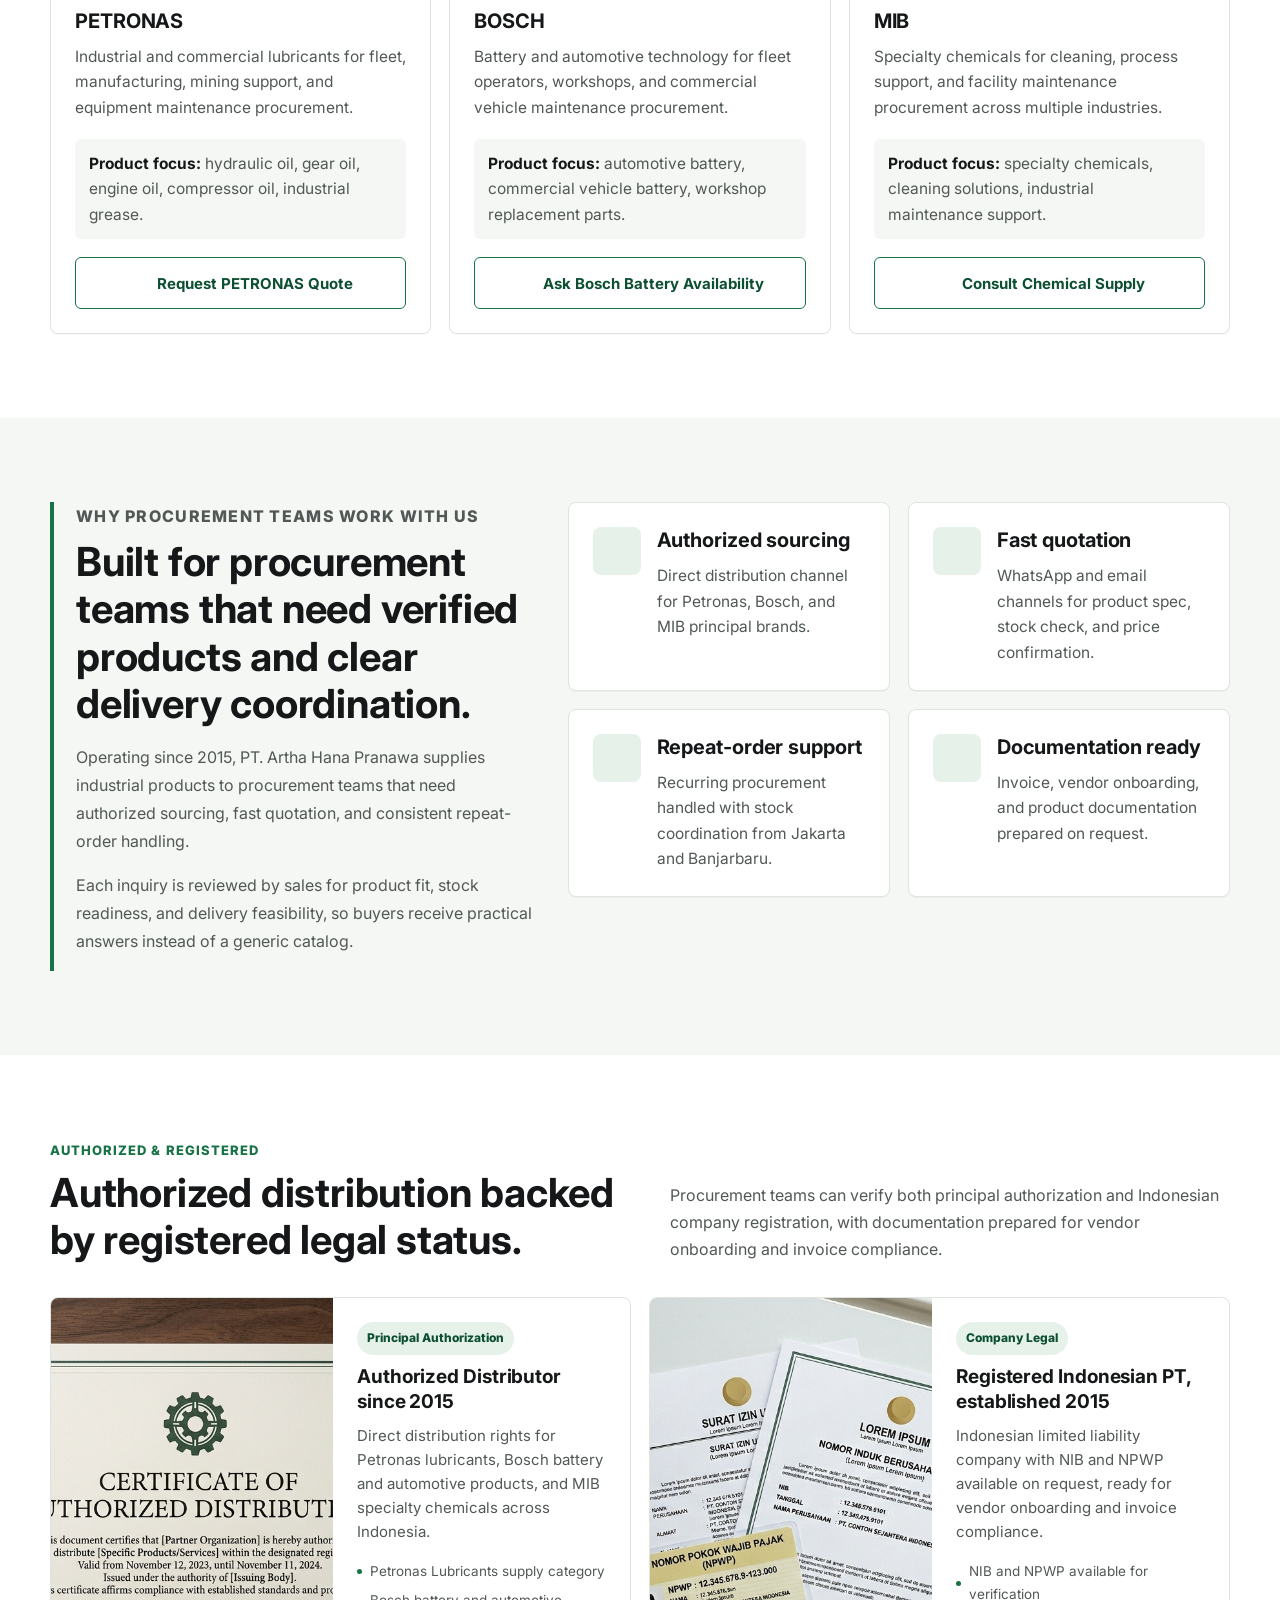
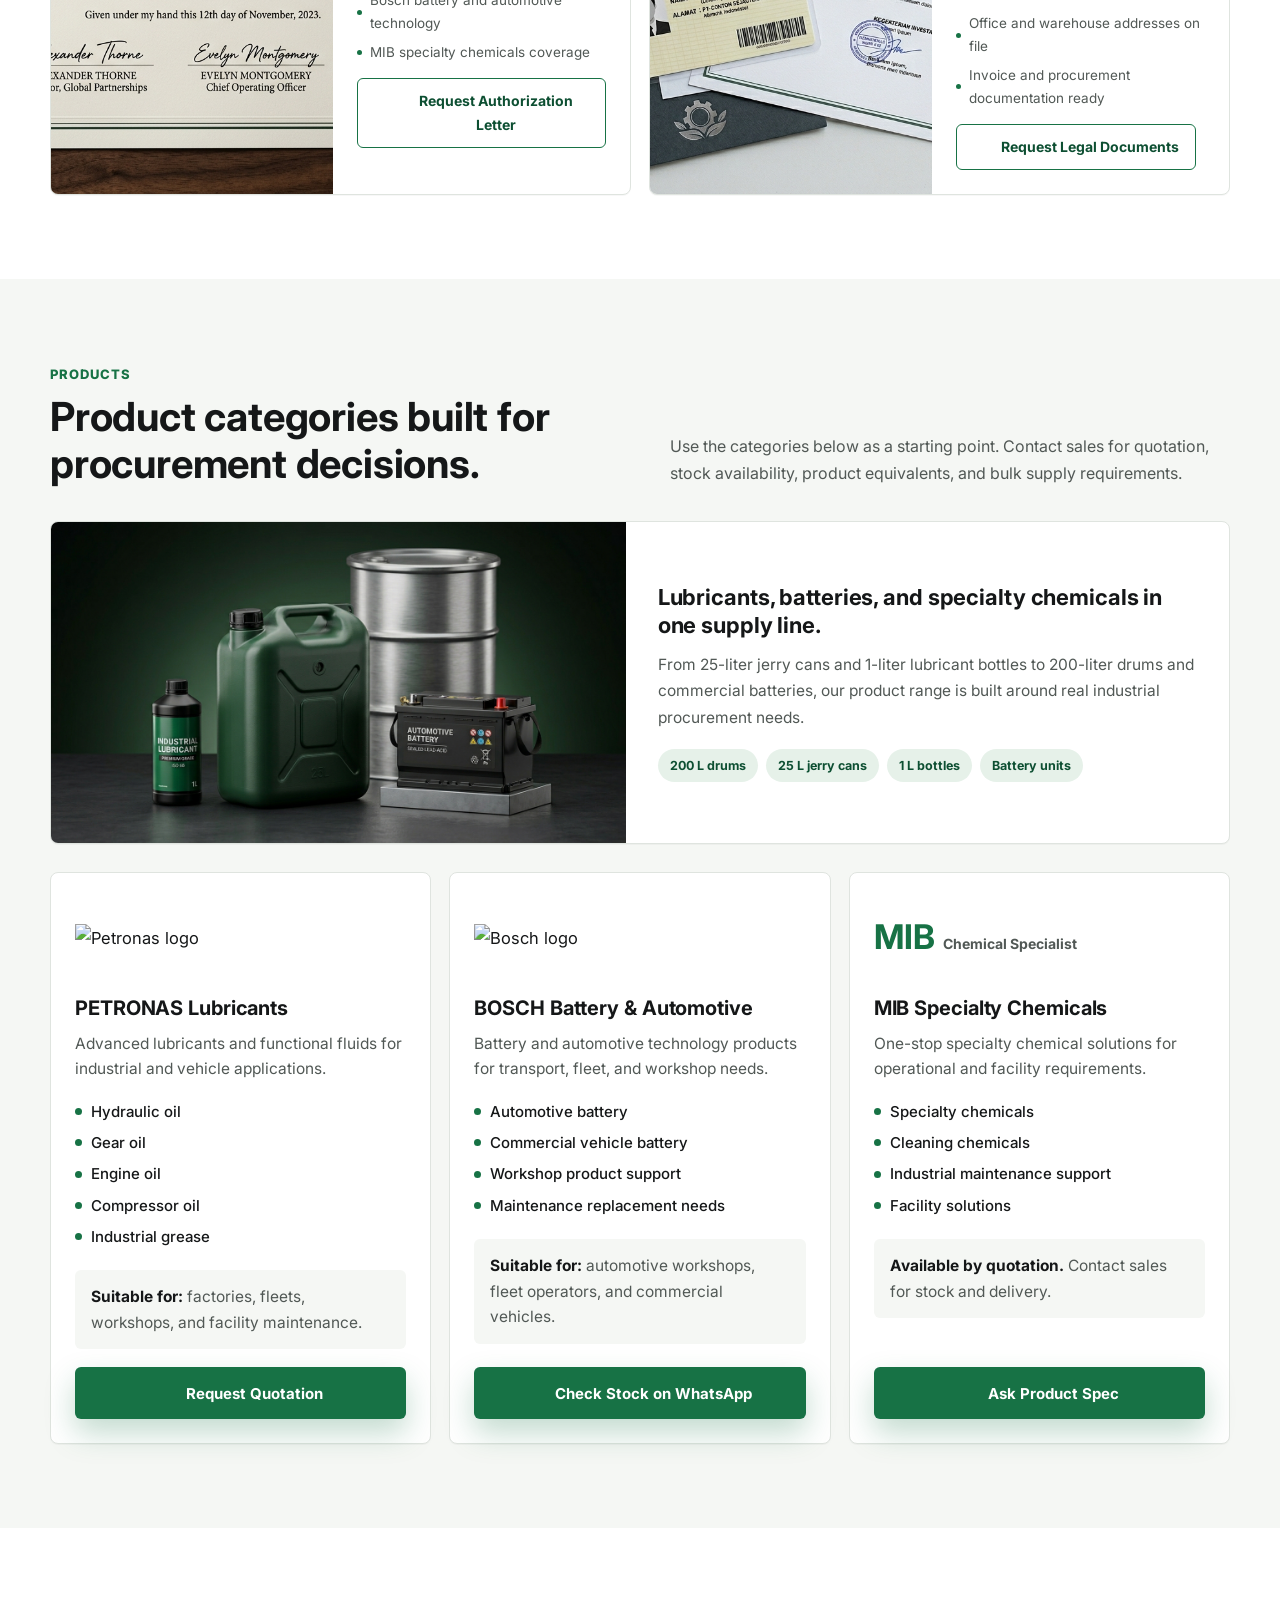
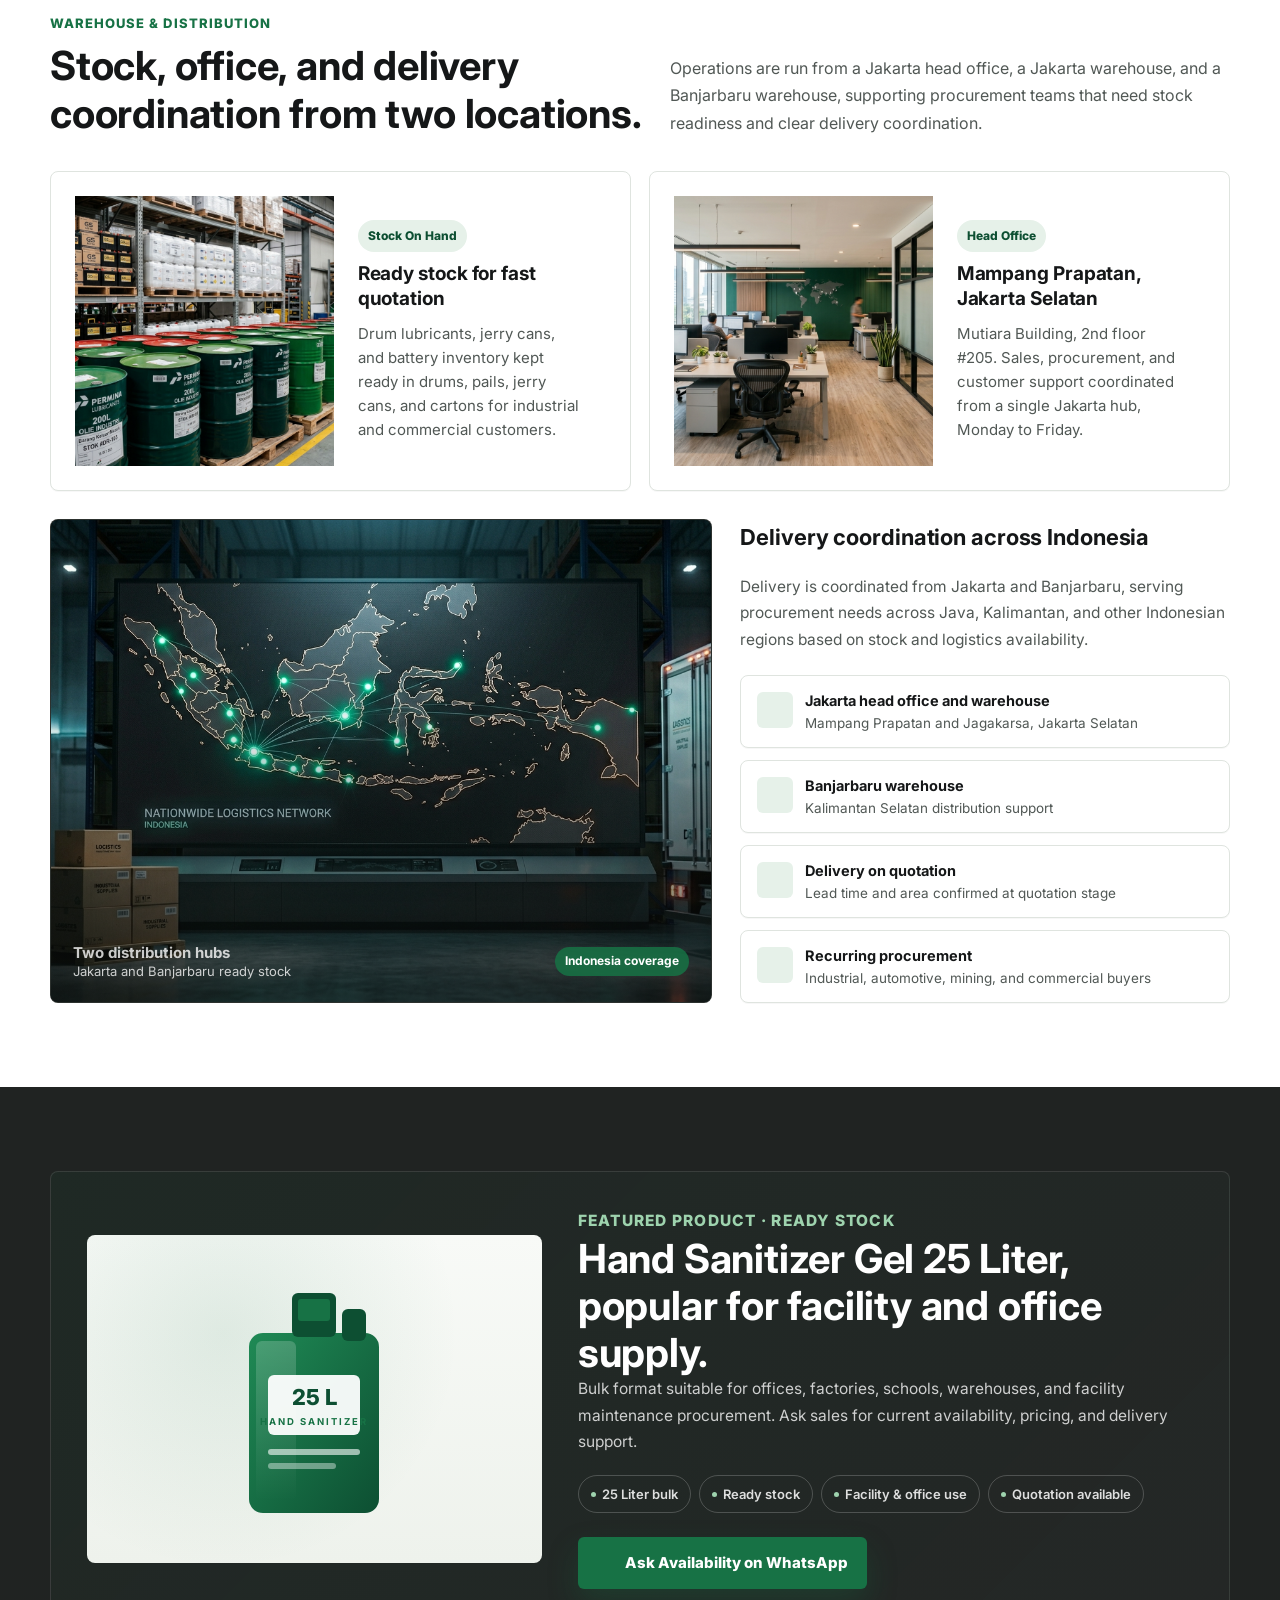
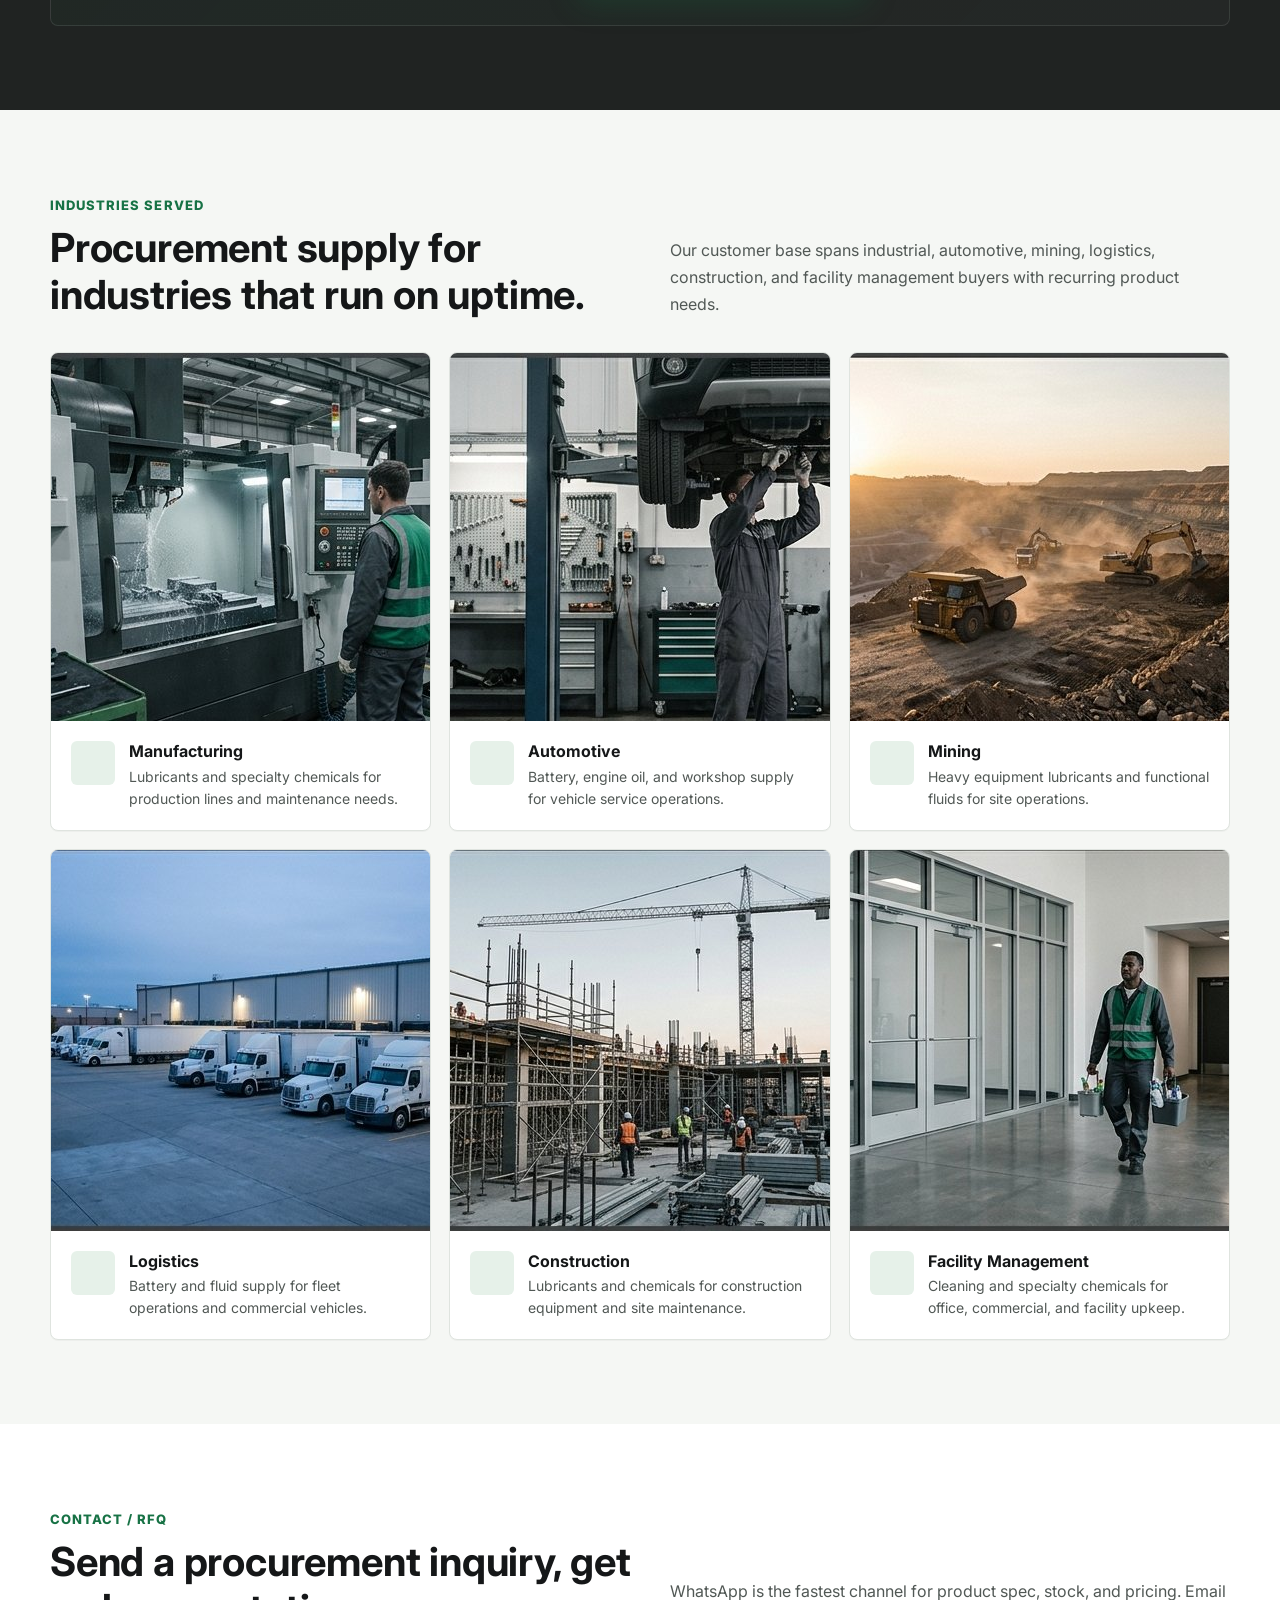
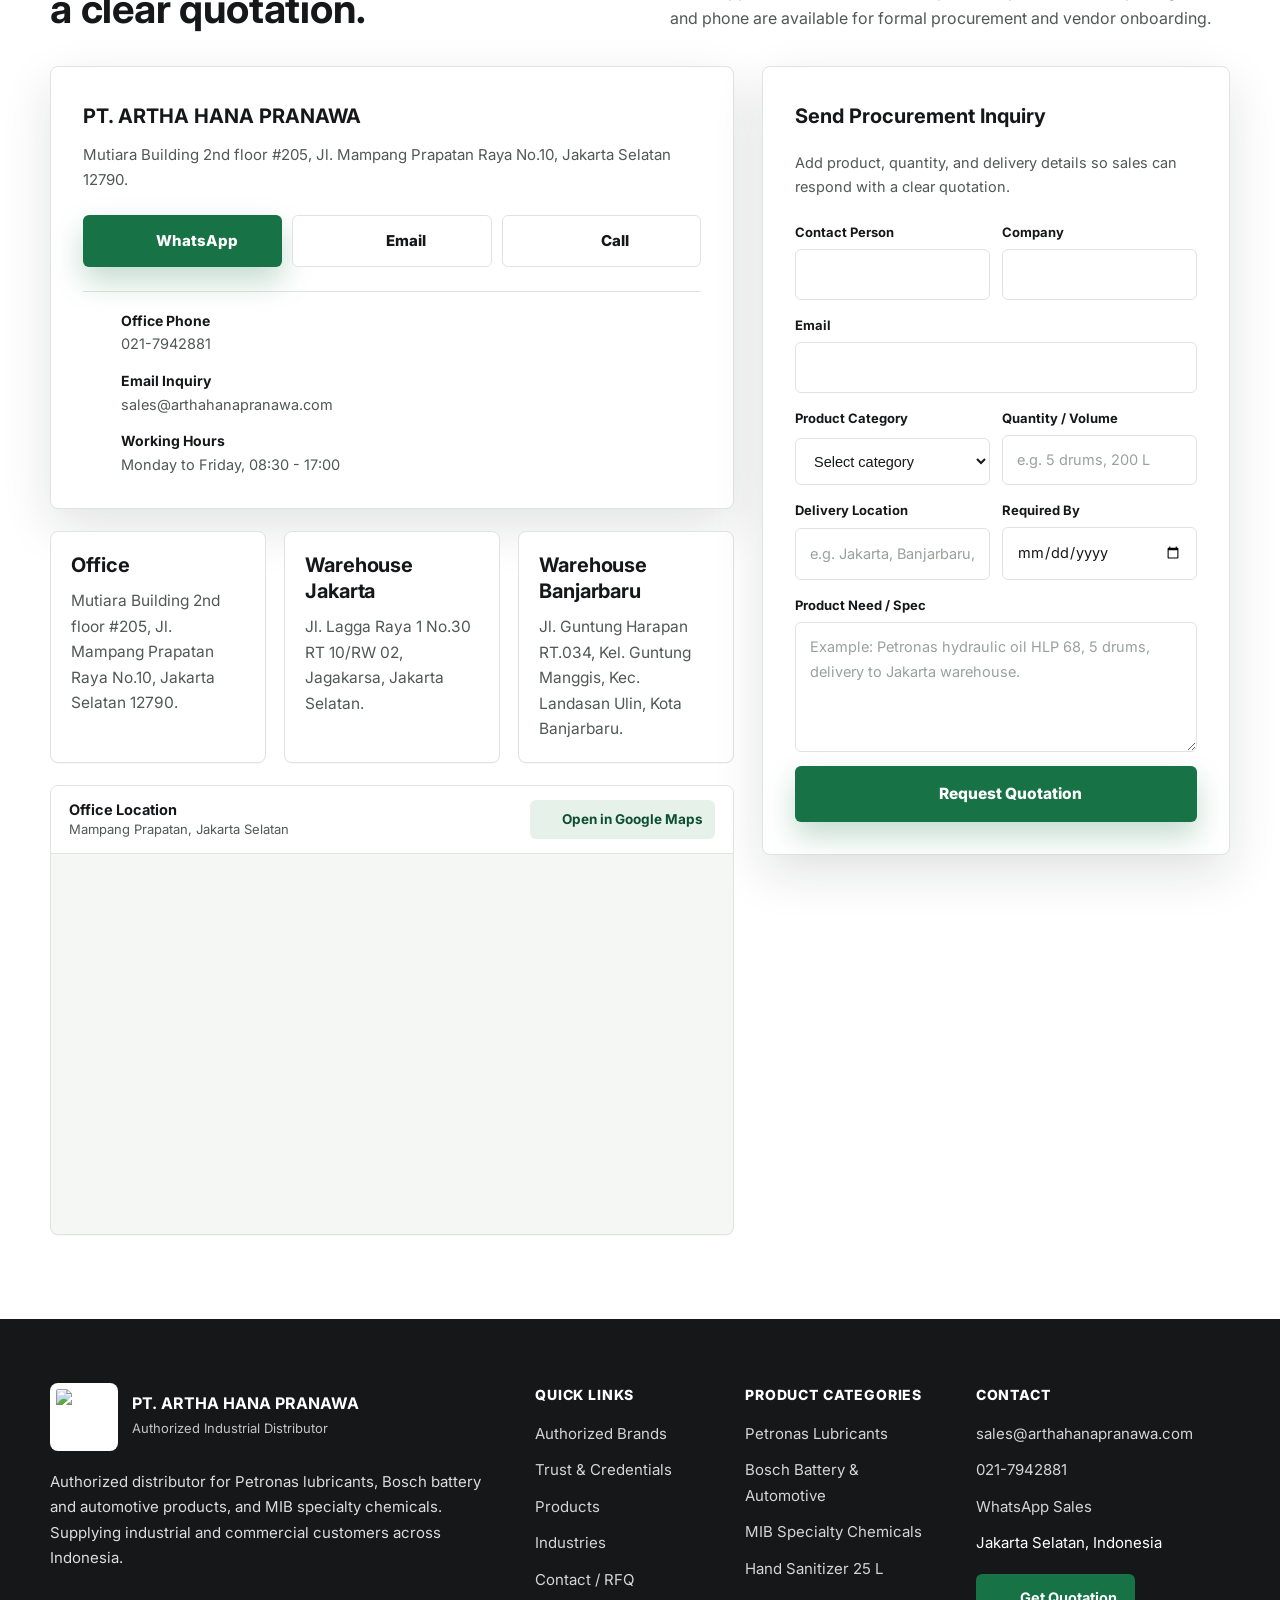
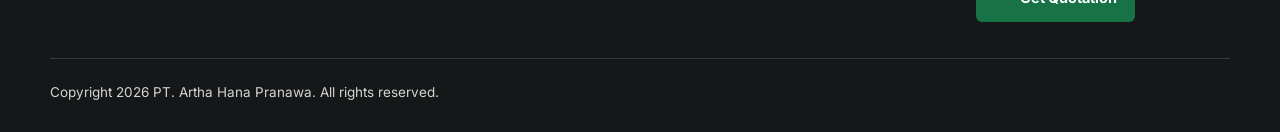
==== commit bbe41015: "feat(industries): update industry section with new images and layout enhancements" ====
--- a/index.html
+++ b/index.html
@@ -638,63 +638,83 @@
                         management buyers with recurring product needs.
                     </p>
                 </div>
-                <div class="industries-banner" aria-hidden="true">
-                    <img src="assets/images/09-industries.jpg"
-                        alt="Industries served including manufacturing, automotive, mining, logistics, construction, and facility management">
-                </div>
                 <div class="industry-grid">
                     <article class="industry-item">
-                        <span class="industry-icon">
-                            <i data-lucide="factory" class="icon" aria-hidden="true"></i>
-                        </span>
-                        <div>
-                            <strong>Manufacturing</strong>
-                            <p>Lubricants and specialty chemicals for production lines and maintenance needs.</p>
+                        <img class="industry-photo" src="assets/images/industry-manufacturing.jpg" alt=""
+                            loading="lazy" width="455" height="368" aria-hidden="true">
+                        <div class="industry-body">
+                            <span class="industry-icon">
+                                <i data-lucide="factory" class="icon" aria-hidden="true"></i>
+                            </span>
+                            <div>
+                                <strong>Manufacturing</strong>
+                                <p>Lubricants and specialty chemicals for production lines and maintenance needs.</p>
+                            </div>
                         </div>
                     </article>
                     <article class="industry-item">
-                        <span class="industry-icon">
-                            <i data-lucide="car" class="icon" aria-hidden="true"></i>
-                        </span>
-                        <div>
-                            <strong>Automotive</strong>
-                            <p>Battery, engine oil, and workshop supply for vehicle service operations.</p>
+                        <img class="industry-photo" src="assets/images/industry-automotive.jpg" alt=""
+                            loading="lazy" width="448" height="368" aria-hidden="true">
+                        <div class="industry-body">
+                            <span class="industry-icon">
+                                <i data-lucide="car" class="icon" aria-hidden="true"></i>
+                            </span>
+                            <div>
+                                <strong>Automotive</strong>
+                                <p>Battery, engine oil, and workshop supply for vehicle service operations.</p>
+                            </div>
                         </div>
                     </article>
                     <article class="industry-item">
-                        <span class="industry-icon">
-                            <i data-lucide="hammer" class="icon" aria-hidden="true"></i>
-                        </span>
-                        <div>
-                            <strong>Mining</strong>
-                            <p>Heavy equipment lubricants and functional fluids for site operations.</p>
+                        <img class="industry-photo" src="assets/images/industry-mining.jpg" alt=""
+                            loading="lazy" width="457" height="368" aria-hidden="true">
+                        <div class="industry-body">
+                            <span class="industry-icon">
+                                <i data-lucide="hammer" class="icon" aria-hidden="true"></i>
+                            </span>
+                            <div>
+                                <strong>Mining</strong>
+                                <p>Heavy equipment lubricants and functional fluids for site operations.</p>
+                            </div>
                         </div>
                     </article>
                     <article class="industry-item">
-                        <span class="industry-icon">
-                            <i data-lucide="truck" class="icon" aria-hidden="true"></i>
-                        </span>
-                        <div>
-                            <strong>Logistics</strong>
-                            <p>Battery and fluid supply for fleet operations and commercial vehicles.</p>
+                        <img class="industry-photo" src="assets/images/industry-logistics.jpg" alt=""
+                            loading="lazy" width="455" height="381" aria-hidden="true">
+                        <div class="industry-body">
+                            <span class="industry-icon">
+                                <i data-lucide="truck" class="icon" aria-hidden="true"></i>
+                            </span>
+                            <div>
+                                <strong>Logistics</strong>
+                                <p>Battery and fluid supply for fleet operations and commercial vehicles.</p>
+                            </div>
                         </div>
                     </article>
                     <article class="industry-item">
-                        <span class="industry-icon">
-                            <i data-lucide="hard-hat" class="icon" aria-hidden="true"></i>
-                        </span>
-                        <div>
-                            <strong>Construction</strong>
-                            <p>Lubricants and chemicals for construction equipment and site maintenance.</p>
+                        <img class="industry-photo" src="assets/images/industry-construction.jpg" alt=""
+                            loading="lazy" width="448" height="381" aria-hidden="true">
+                        <div class="industry-body">
+                            <span class="industry-icon">
+                                <i data-lucide="hard-hat" class="icon" aria-hidden="true"></i>
+                            </span>
+                            <div>
+                                <strong>Construction</strong>
+                                <p>Lubricants and chemicals for construction equipment and site maintenance.</p>
+                            </div>
                         </div>
                     </article>
                     <article class="industry-item">
-                        <span class="industry-icon">
-                            <i data-lucide="building-2" class="icon" aria-hidden="true"></i>
-                        </span>
-                        <div>
-                            <strong>Facility Management</strong>
-                            <p>Cleaning and specialty chemicals for office, commercial, and facility upkeep.</p>
+                        <img class="industry-photo" src="assets/images/industry-facility.jpg" alt=""
+                            loading="lazy" width="457" height="381" aria-hidden="true">
+                        <div class="industry-body">
+                            <span class="industry-icon">
+                                <i data-lucide="building-2" class="icon" aria-hidden="true"></i>
+                            </span>
+                            <div>
+                                <strong>Facility Management</strong>
+                                <p>Cleaning and specialty chemicals for office, commercial, and facility upkeep.</p>
+                            </div>
                         </div>
                     </article>
                 </div>
--- a/assets/css/style.css
+++ b/assets/css/style.css
@@ -1070,42 +1070,40 @@
     grid-template-columns: repeat(3, minmax(0, 1fr));
 }
 
-.industries-banner {
-    position: relative;
-    margin-bottom: 24px;
+.industry-item {
     overflow: hidden;
     border: 1px solid var(--line);
     border-radius: var(--radius);
     background: #ffffff;
+    color: var(--ink);
+    text-align: left;
     box-shadow: 0 1px 0 rgba(20, 25, 23, 0.03);
-}
-
-.industries-banner img {
+    transition: transform 0.25s ease, box-shadow 0.25s ease;
+}
+
+.industry-item:hover {
+    transform: translateY(-4px);
+    box-shadow: var(--shadow);
+}
+
+.industry-photo {
     display: block;
     width: 100%;
-    height: 220px;
+    aspect-ratio: 4 / 3;
     object-fit: cover;
-}
-
-.industries-banner::after {
-    content: "";
-    position: absolute;
-    inset: 0;
-    background: linear-gradient(180deg, rgba(255, 255, 255, 0) 50%, rgba(245, 247, 244, 0.4));
-    pointer-events: none;
-}
-
-.industry-item {
+    transition: transform 0.5s ease;
+}
+
+.industry-item:hover .industry-photo {
+    transform: scale(1.04);
+}
+
+.industry-body {
     display: grid;
     grid-template-columns: 44px minmax(0, 1fr);
     gap: 14px;
     align-items: start;
-    border: 1px solid var(--line);
-    border-radius: var(--radius);
-    background: #ffffff;
-    color: var(--ink);
     padding: 20px;
-    text-align: left;
 }
 
 .industry-icon {
@@ -1939,10 +1937,6 @@
         font-size: 19px;
     }
 
-    .industries-banner img {
-        height: 160px;
-    }
-
     .brand-row {
         grid-template-columns: 104px minmax(0, 1fr);
     }
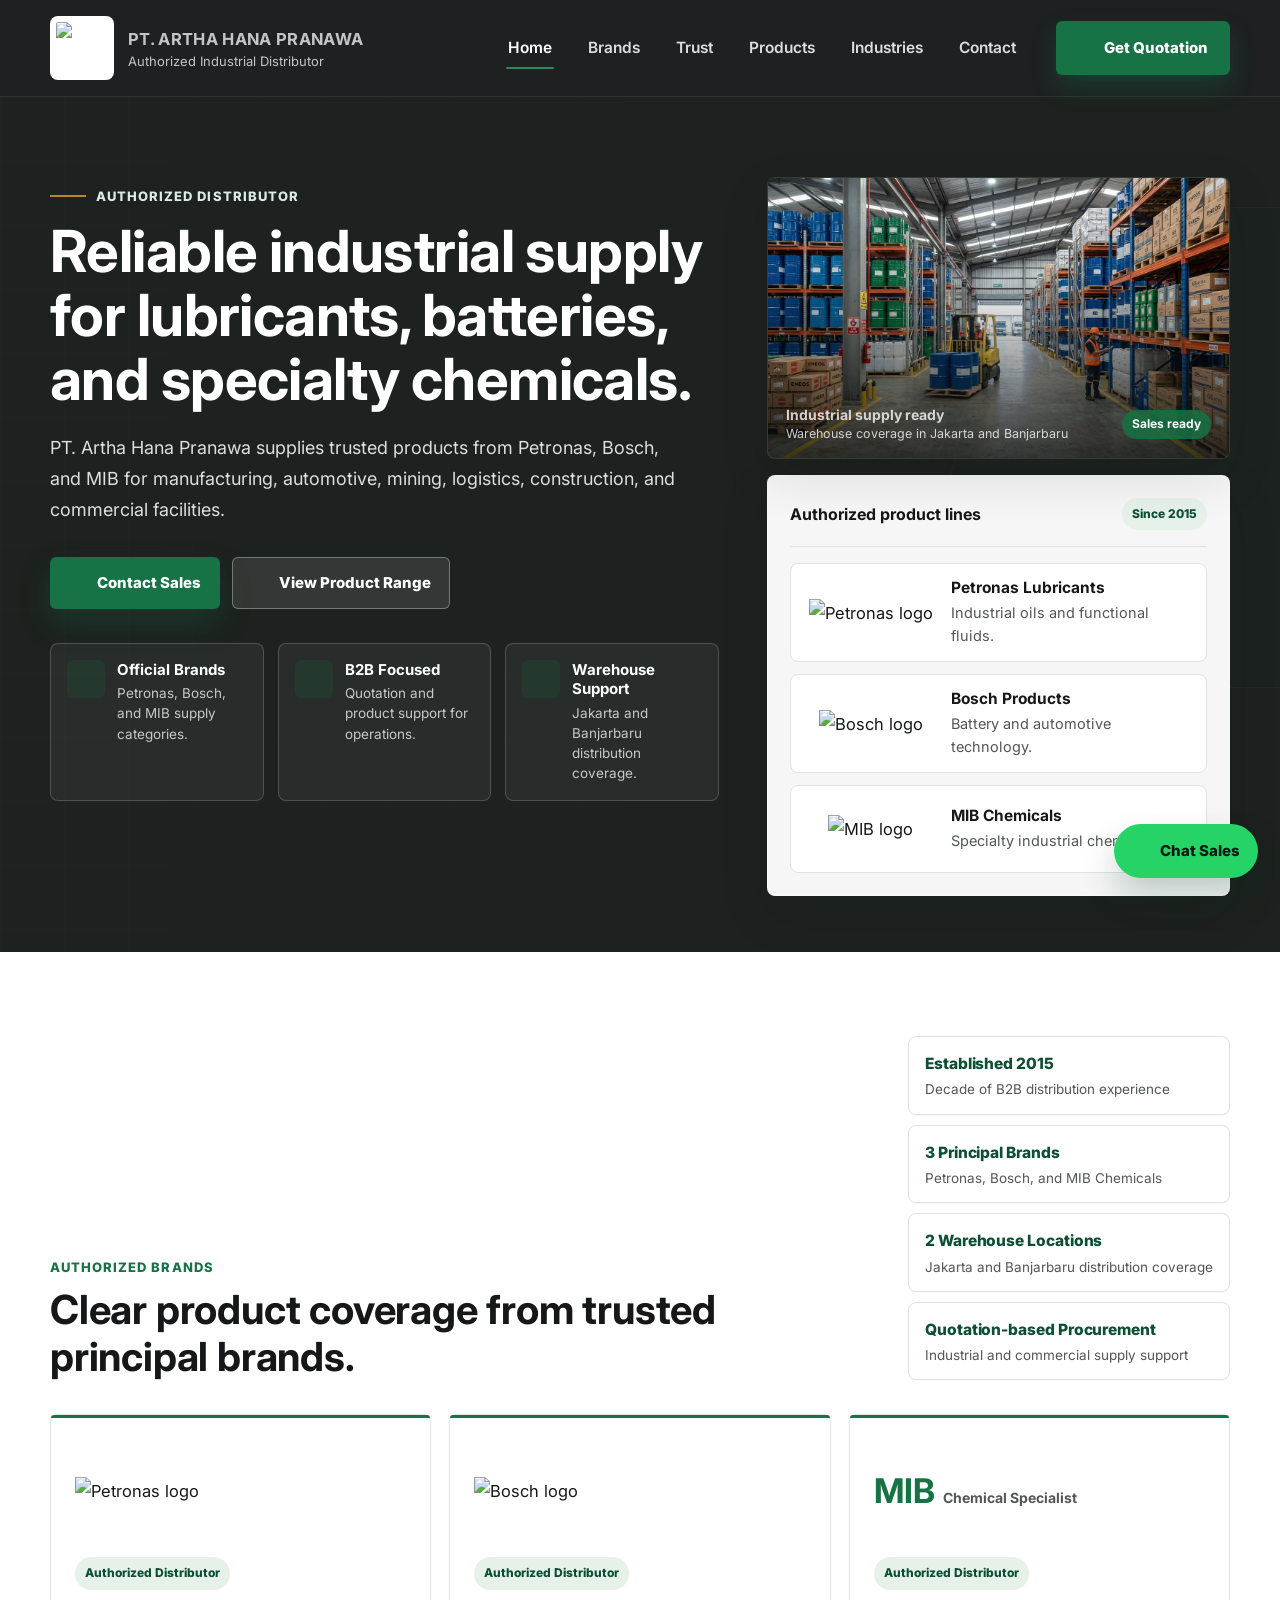
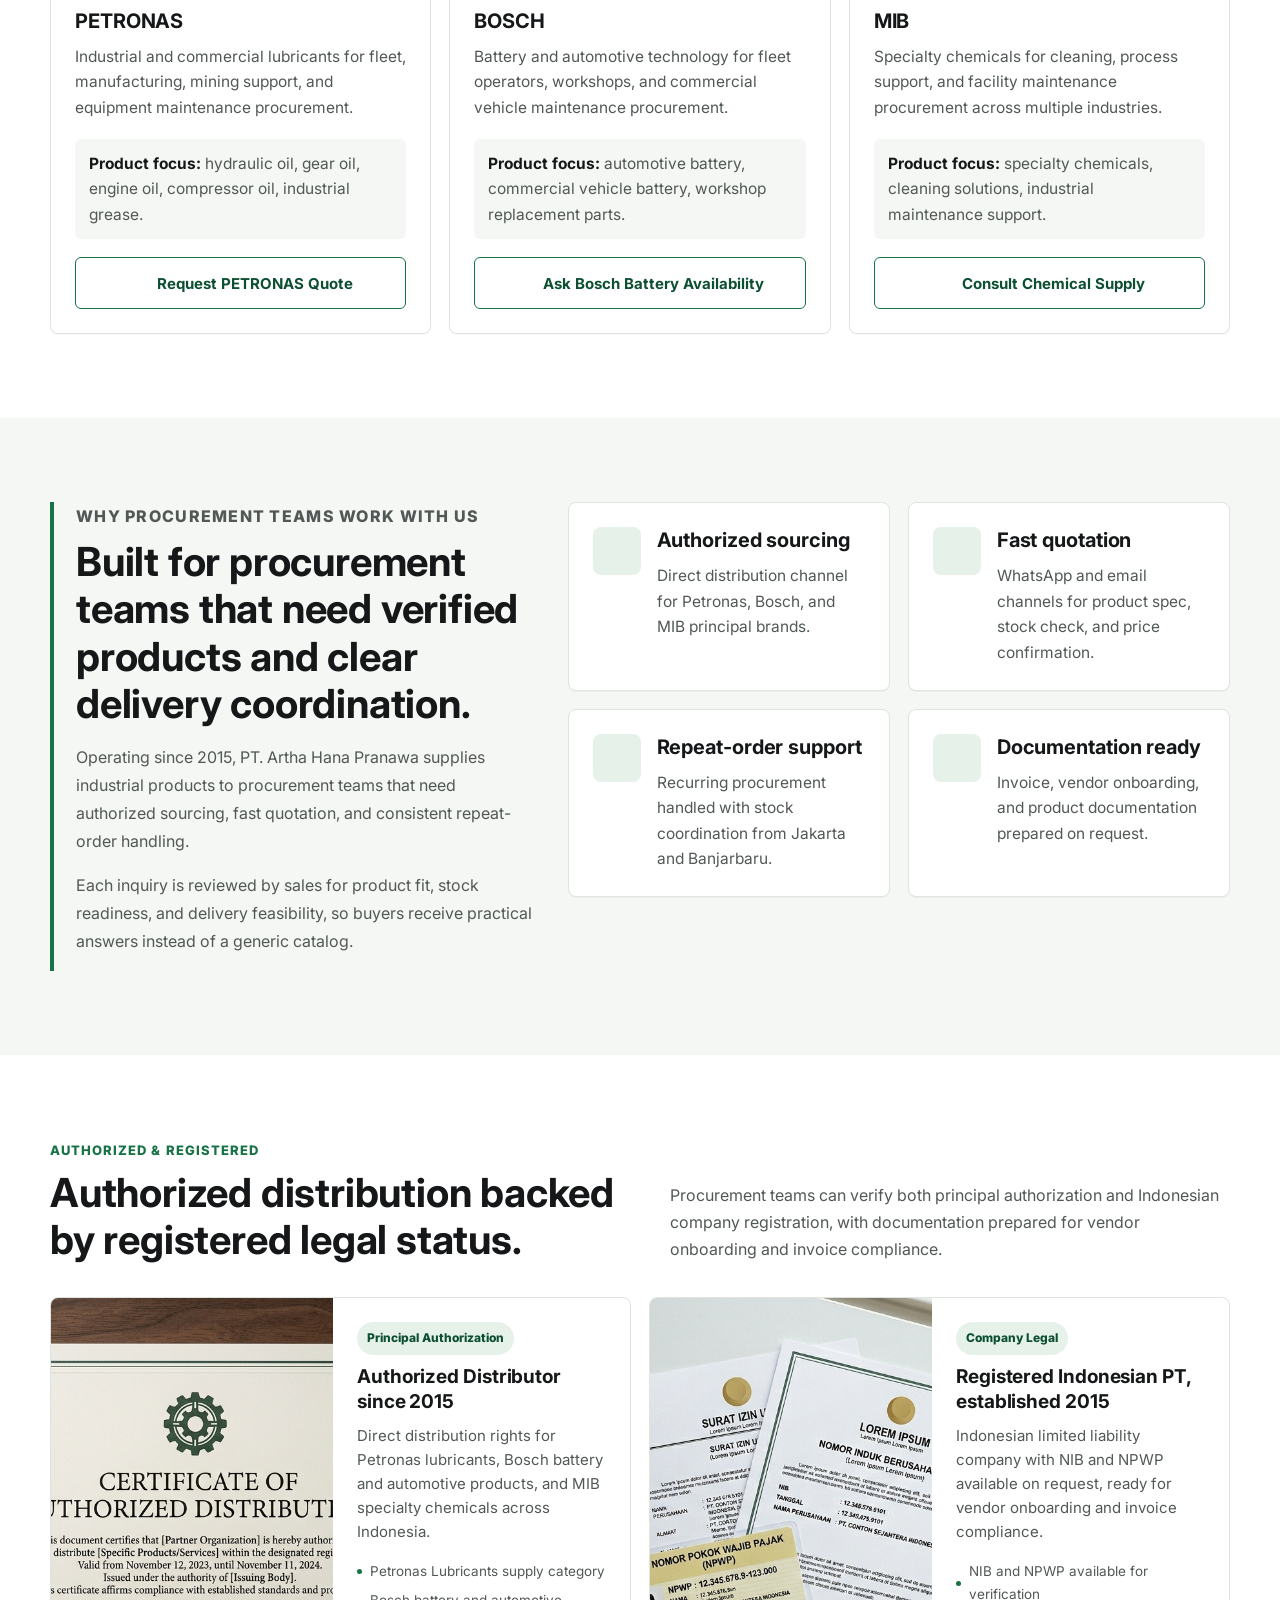
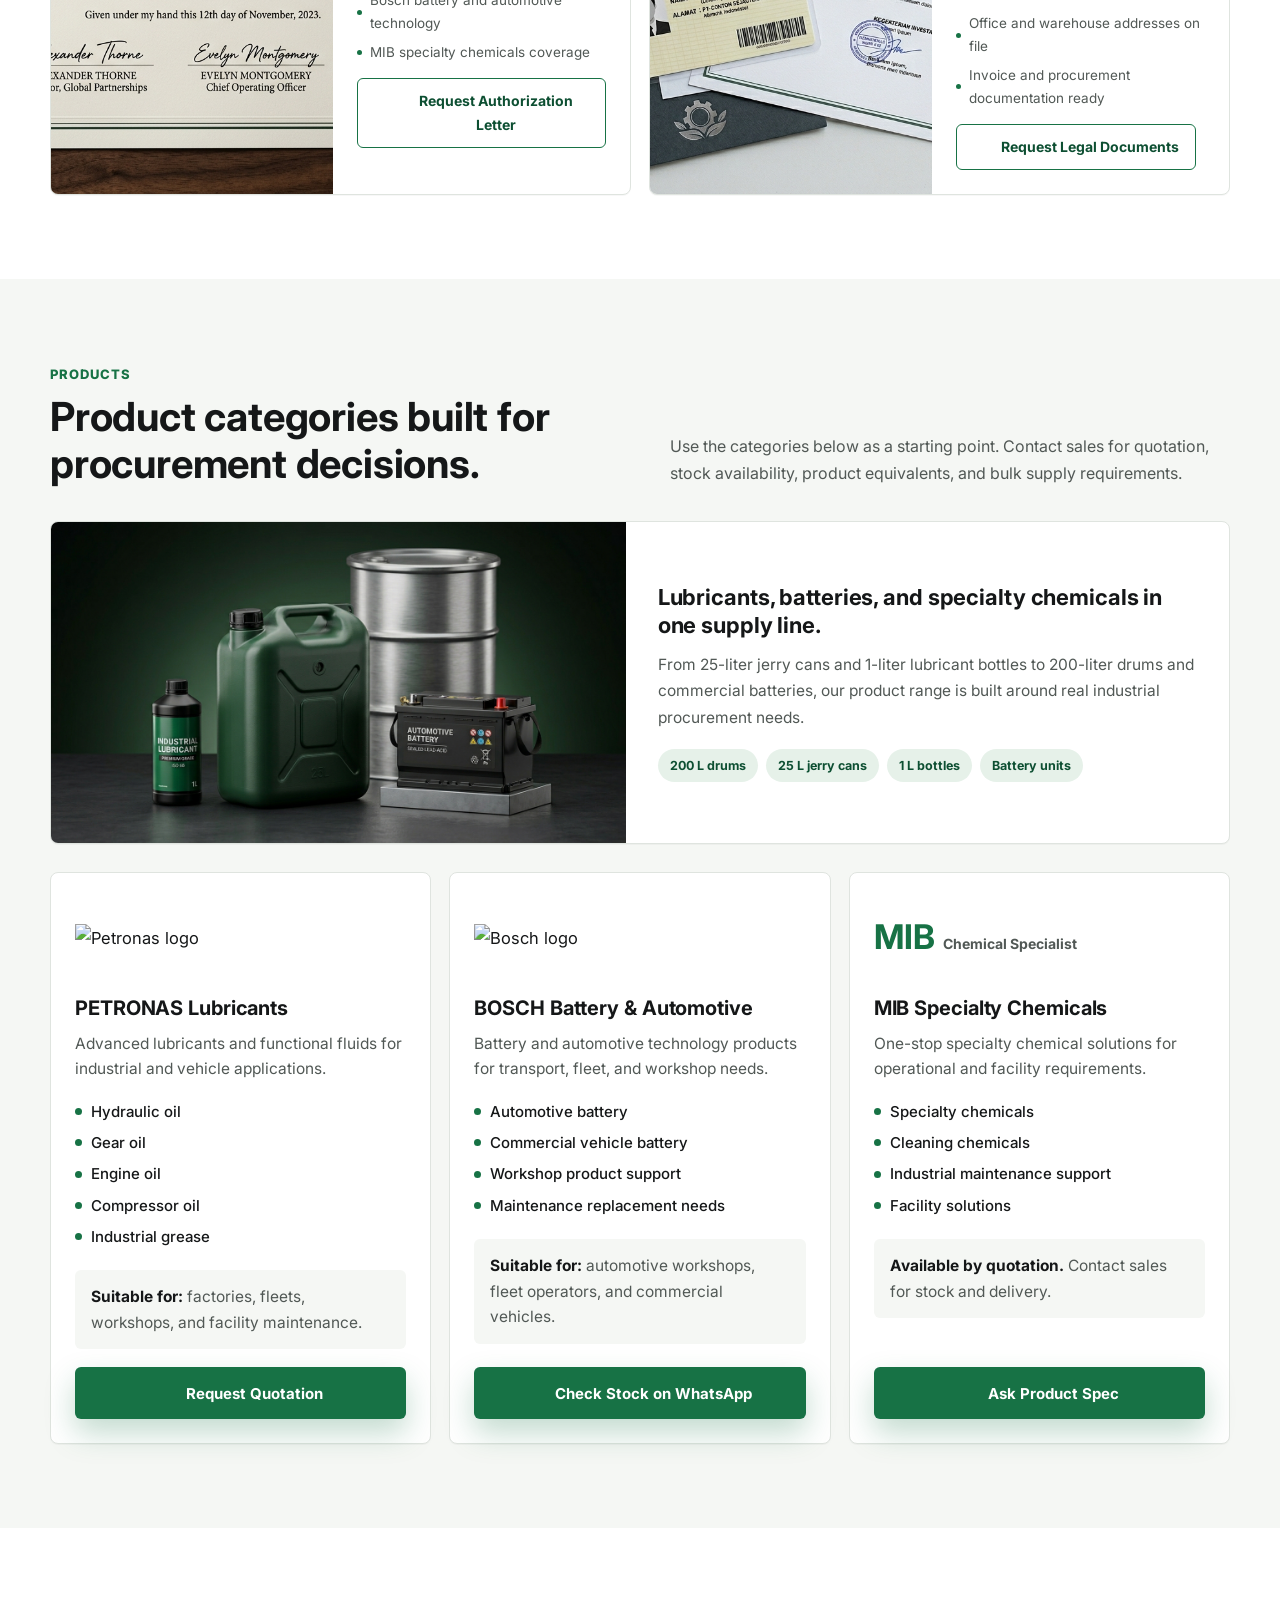
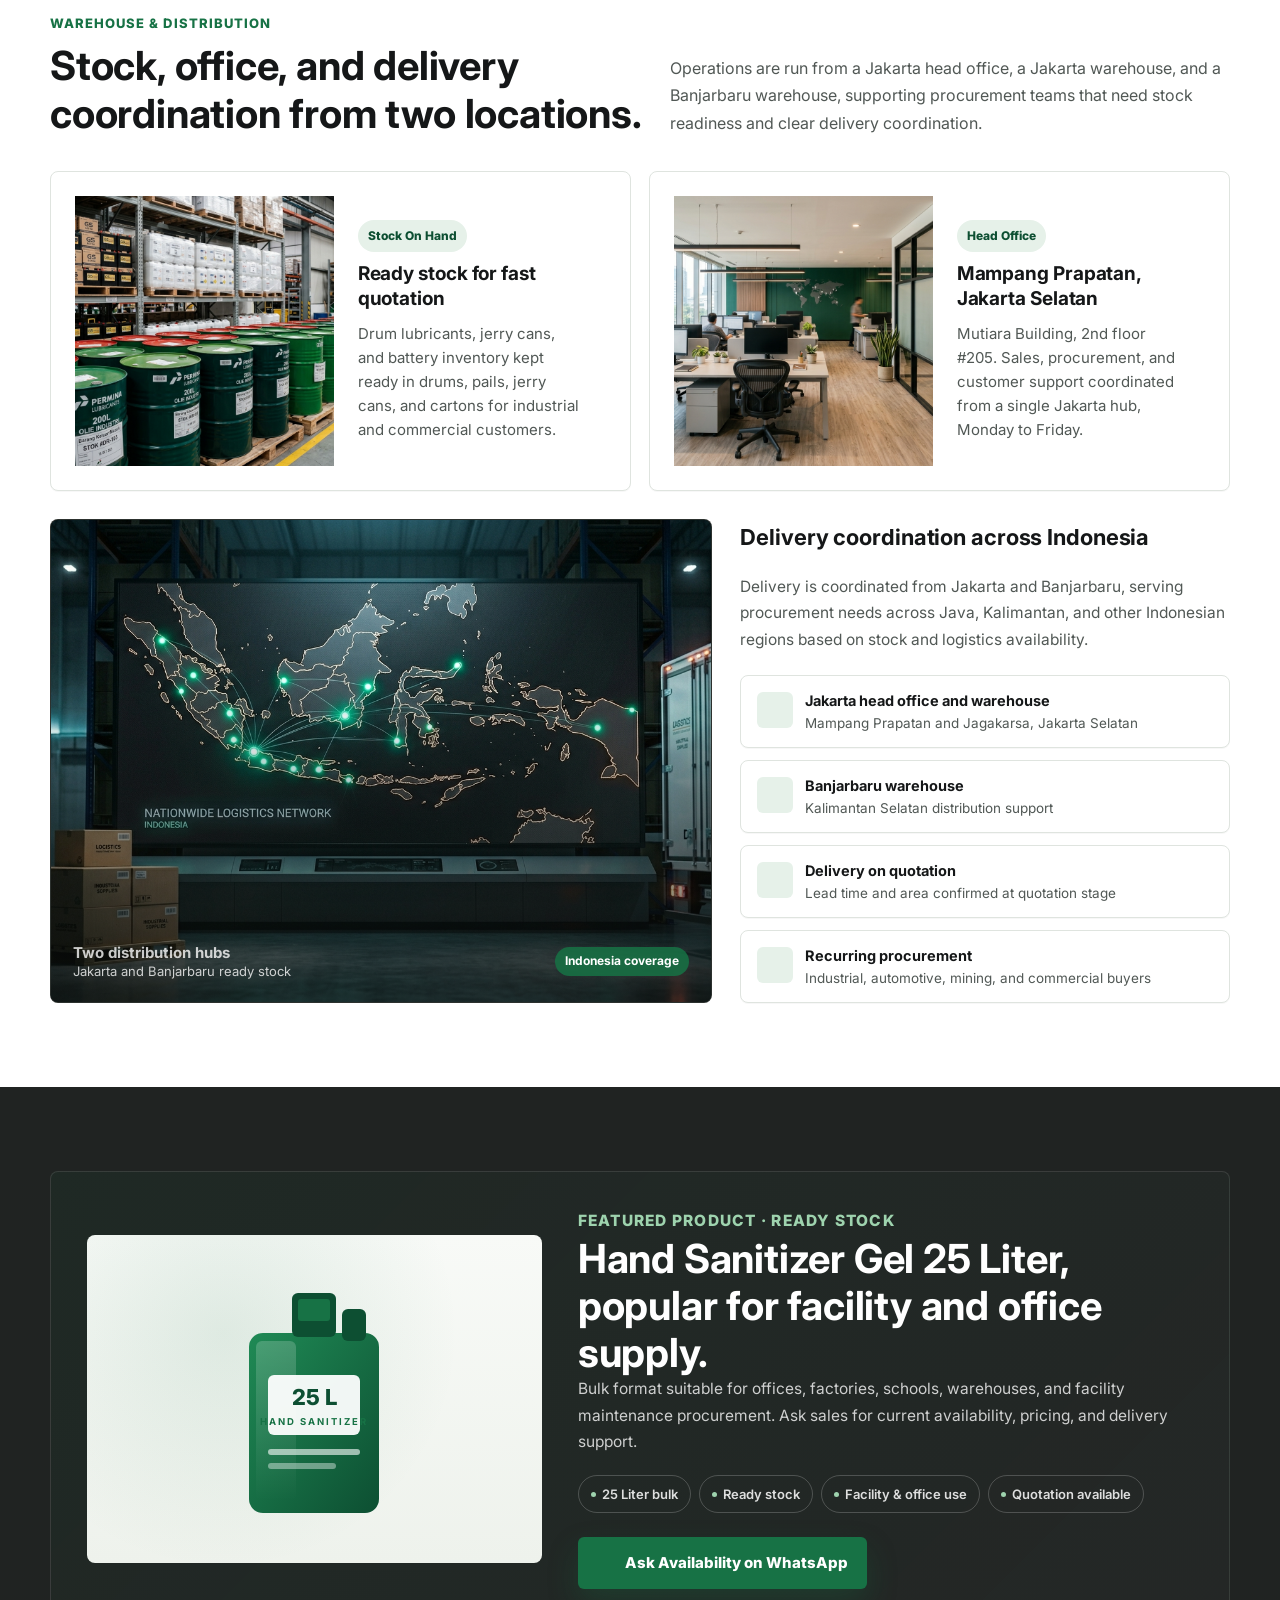
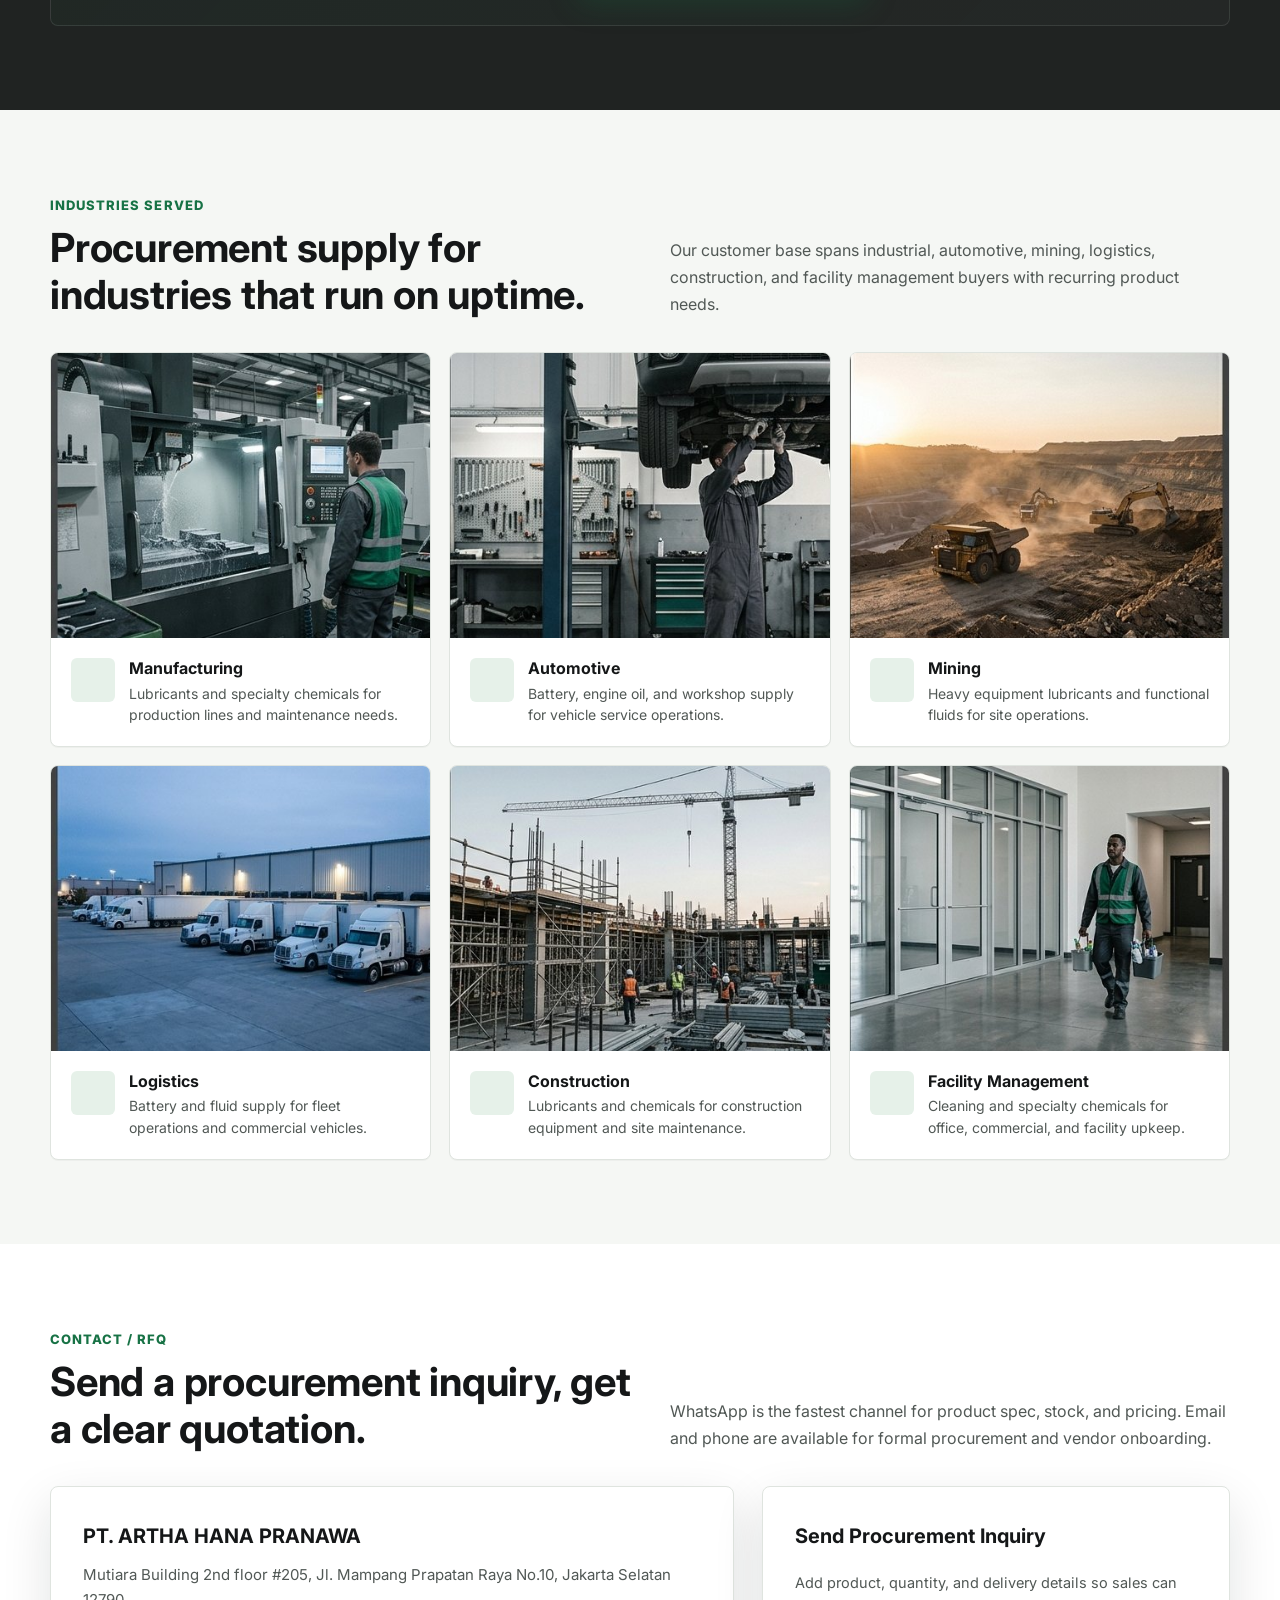
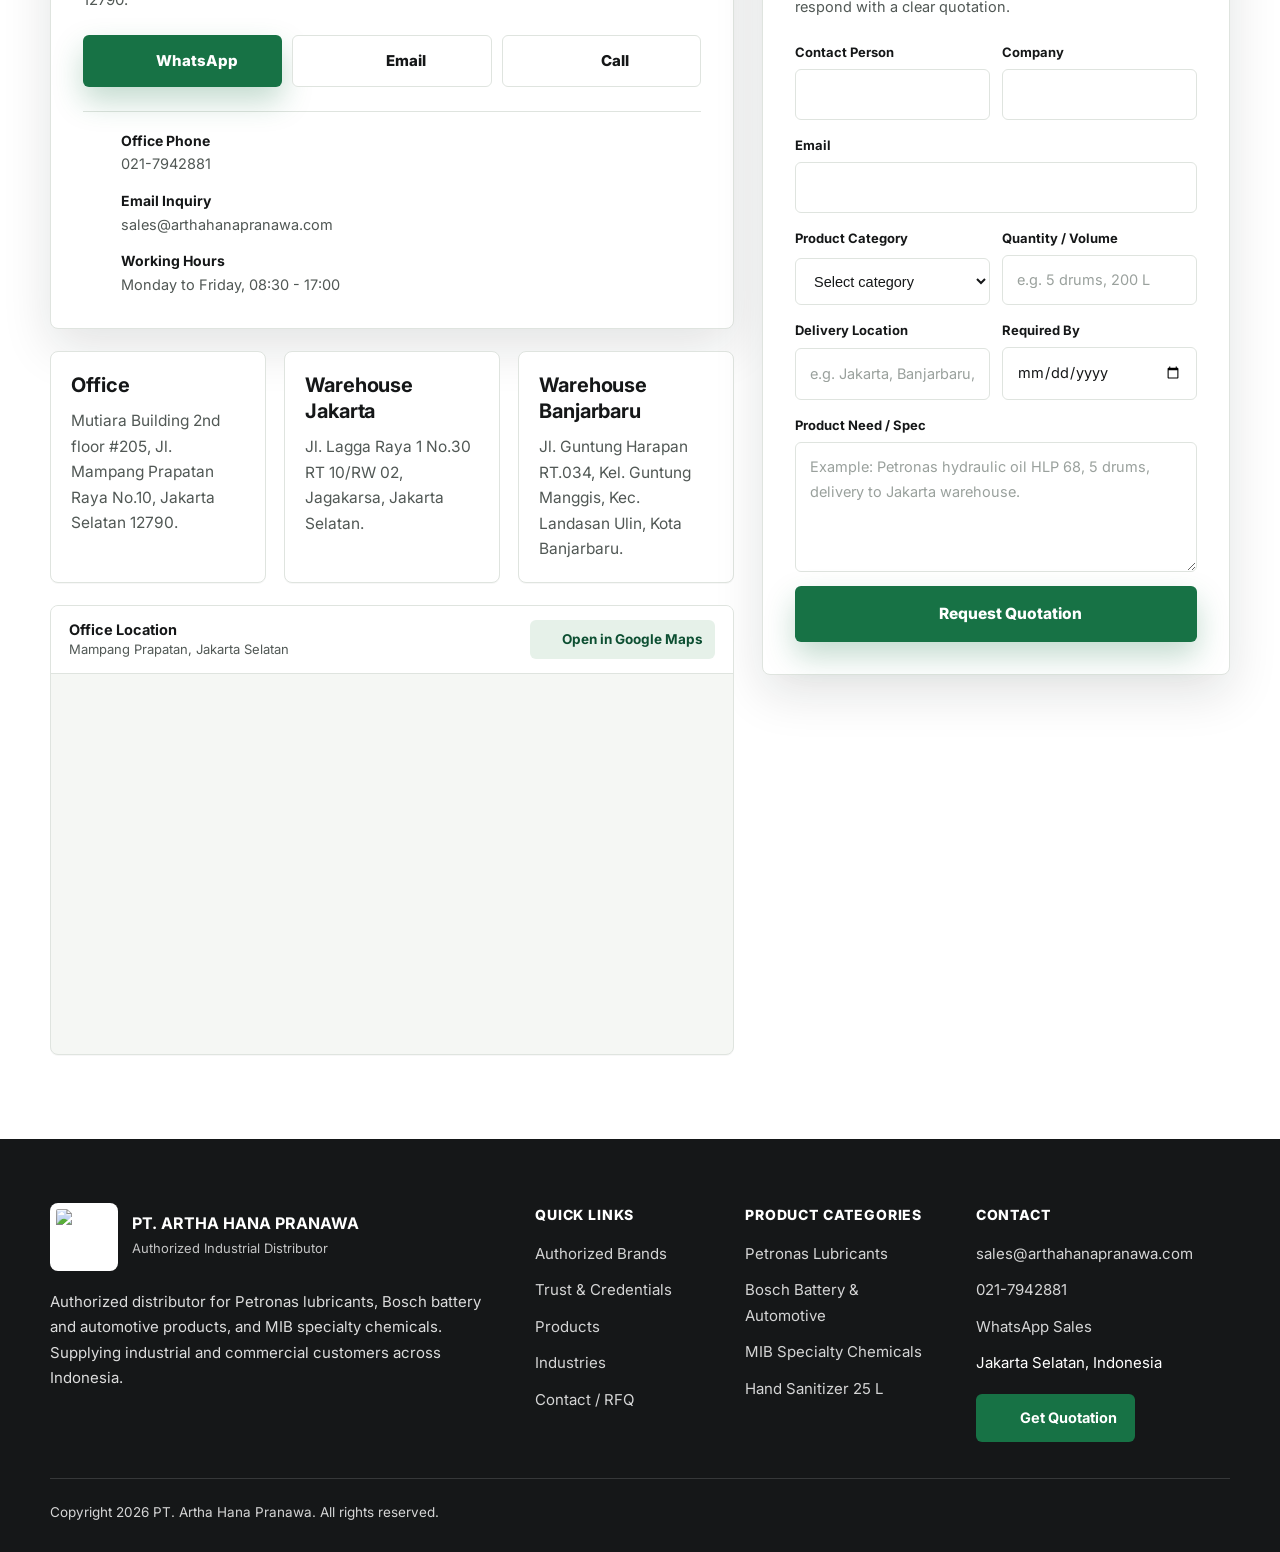
==== commit d6eb155e: "fix: cache-bust stylesheet for industry layout" ====
--- a/index.html
+++ b/index.html
@@ -24,7 +24,7 @@
     <link rel="preconnect" href="https://fonts.gstatic.com" crossorigin>
     <link href="https://fonts.googleapis.com/css2?family=Inter:wght@400;500;600;700;800&amp;display=swap"
         rel="stylesheet">
-    <link rel="stylesheet" href="assets/css/style.css">
+    <link rel="stylesheet" href="assets/css/style.css?v=f27be58">
 </head>
 
 <body>
@@ -936,4 +936,4 @@
     <script src="assets/js/main.js" defer></script>
 </body>
 
-</html>+</html>
--- a/assets/css/style.css
+++ b/assets/css/style.css
@@ -1089,6 +1089,7 @@
 .industry-photo {
     display: block;
     width: 100%;
+    height: auto;
     aspect-ratio: 4 / 3;
     object-fit: cover;
     transition: transform 0.5s ease;
